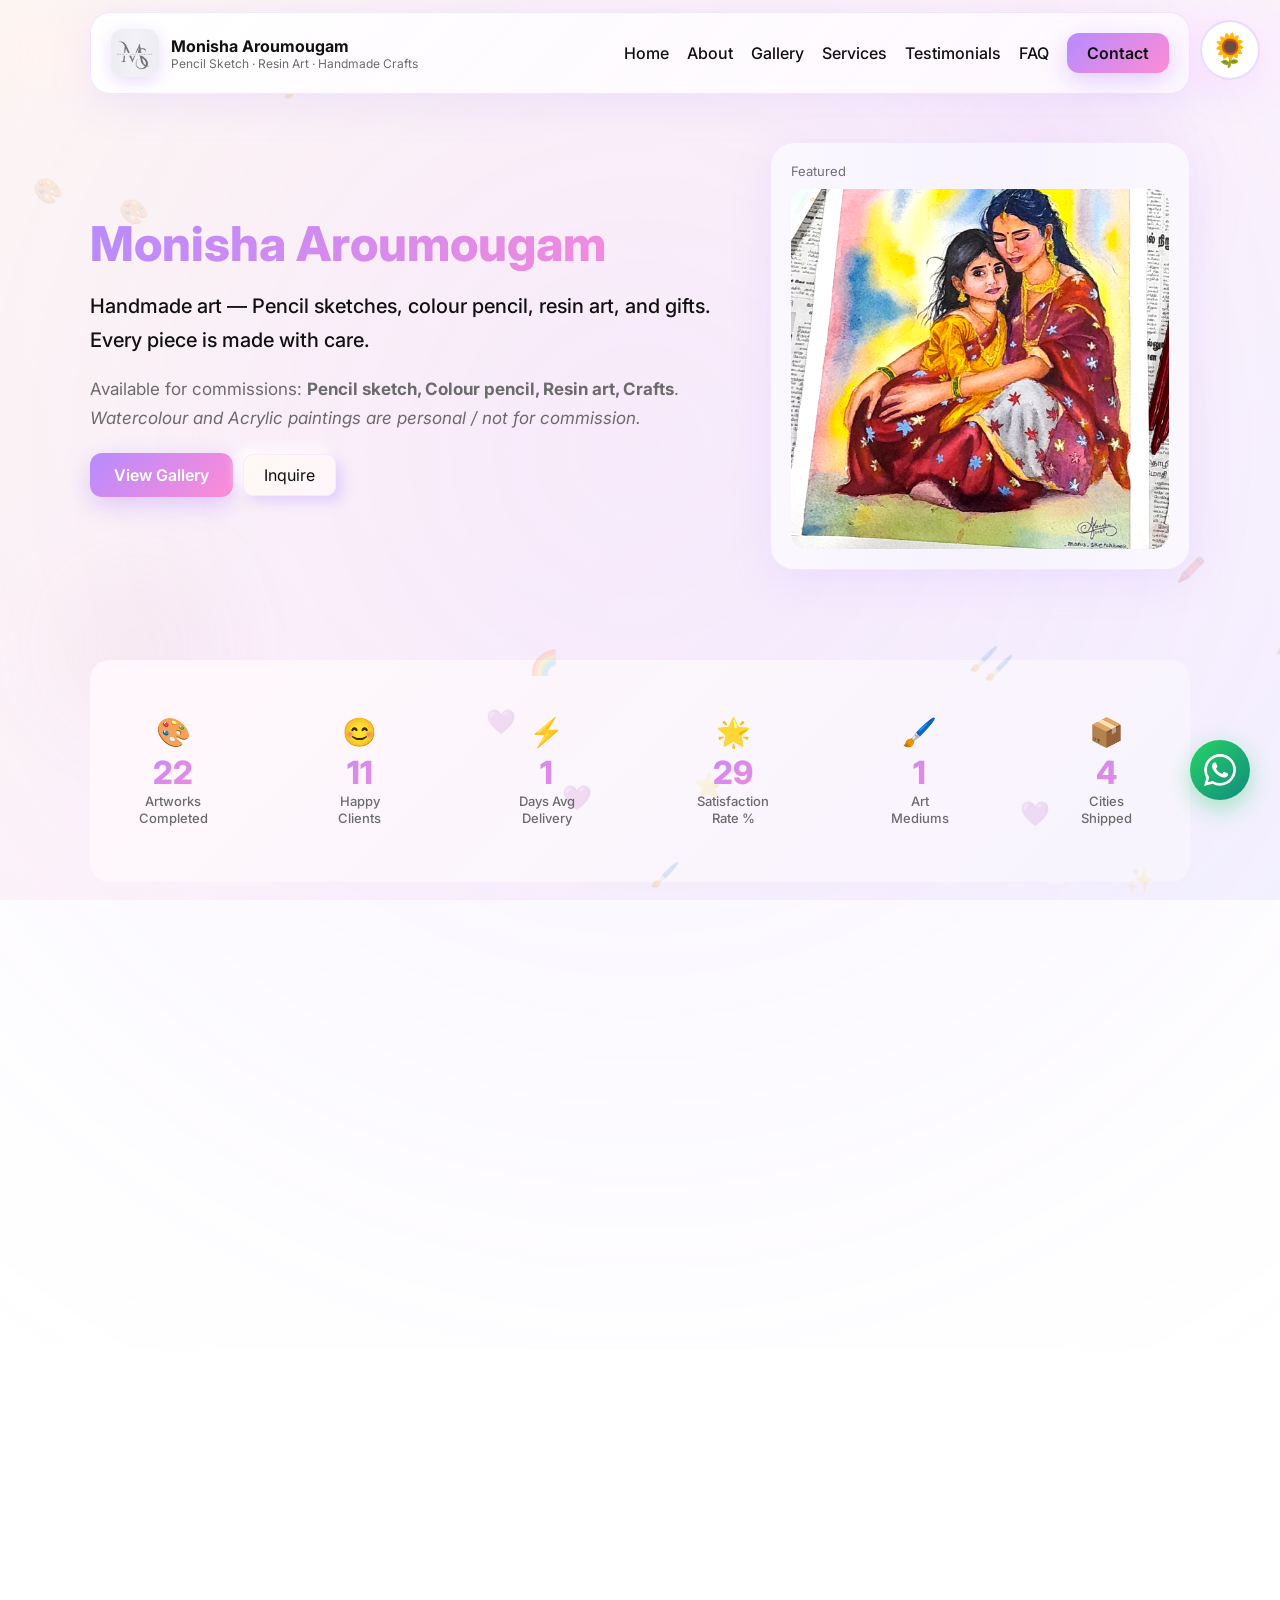
==== Artist Web/index.html @ 356eff68 "Fix mobile view buttons and improve UI responsiveness" ====
<!doctype html>
<html lang="en">
<head>
  <meta charset="utf-8" />
  <meta name="viewport" content="width=device-width, initial-scale=1" />
  <title>Monisha A — Portfolio | Pencil Sketches, Resin Art & Handmade Crafts</title>
  <meta name="description" content="Portfolio of Monisha Aroumougam — Professional artist specializing in pencil sketches, colour pencil art, resin art, and handmade crafts. Commission-based artwork available." />
  
  <!-- Favicon -->
  <link rel="icon" type="image/png" sizes="32x32" href="Insta-DP.jpg" />
  <link rel="apple-touch-icon" href="Insta-DP.jpg" />
  
  <!-- Open Graph Meta Tags for Social Media -->
  <meta property="og:title" content="Monisha A — Artist Portfolio" />
  <meta property="og:description" content="Professional artist specializing in pencil sketches, colour pencil, resin art, and handmade crafts. Available for commissions." />
  <meta property="og:image" content="Featured-Image.webp" />
  <meta property="og:url" content="https://yourwebsite.com" />
  <meta property="og:type" content="website" />
  
  <!-- Twitter Card Meta Tags -->
  <meta name="twitter:card" content="summary_large_image" />
  <meta name="twitter:title" content="Monisha A — Artist Portfolio" />
  <meta name="twitter:description" content="Professional artist specializing in pencil sketches, colour pencil, resin art, and handmade crafts." />
  <meta name="twitter:image" content="Featured-Image.webp" />
  
  <!-- Additional SEO -->
  <meta name="keywords" content="pencil sketch artist, colour pencil art, resin art, handmade crafts, portrait artist, commission art, Pondicherry artist" />
  <meta name="author" content="Monisha Aroumougam" />
  <meta name="theme-color" content="#b78bff" />
  <link rel="preconnect" href="https://fonts.googleapis.com">
  <link rel="preconnect" href="https://fonts.gstatic.com" crossorigin>
  <link href="https://fonts.googleapis.com/css2?family=Inter:wght@400;500;600;700&display=swap" rel="stylesheet">
  <style>
    /* Ensure navigation and logo text are visible in dark mode */
    [data-theme='dark'] nav ul li a {
      color: #f0f0f0 !important;
    }
    [data-theme='dark'] nav ul li a:hover {
      color: var(--accent) !important;
    }
    [data-theme='dark'] nav ul li a.cta {
      color: #fff !important;
      background: linear-gradient(135deg, #c9a0ff, #ff9ed5) !important;
    }
    [data-theme='dark'] .logo > div > div:first-child {
      color: #f0f0f0 !important;
    }
    [data-theme='dark'] .logo > div > div:last-child {
      color: #c9a0ff !important;
    }
    /* ----------------- Base / Reset ----------------- */
    :root{
      --bg: linear-gradient(135deg, #fef9f3 0%, #fef5fb 50%, #f5f3ff 100%);
      --card: #ffffff;
      --text: #111;
      --muted: #6b6b6b;
      --accent: #b78bff;
      --accent-secondary: #ff8bd5;
      --accent-gold: #ffb86b;
      --accent-gradient: linear-gradient(135deg, #b78bff, #ff8bd5);
      --transition: all 0.4s cubic-bezier(0.4, 0, 0.2, 1);
      --hover-scale: scale(1.05);
      --shadow-hover: 0 20px 60px rgba(183,139,255,0.3);
      --card-radius: 20px;
      --glass: rgba(255,255,255,0.9);
      --shadow: 0 10px 40px rgba(183,139,255,0.15);
      --shadow-sm: 0 4px 12px rgba(183,139,255,0.1);
      --maxw: 1100px;
      --radius: 16px;
      font-family: 'Inter', sans-serif;
    }
    
    /* Dark Mode */
    [data-theme="dark"] {
      --bg: linear-gradient(135deg, #0f0e17 0%, #1a1625 50%, #1f1b2e 100%);
      --card: #1f1b2e;
      --text: #f0f0f0;
      --muted: #a0a0b0;
      --accent: #c9a0ff;
      --accent-secondary: #ff9ed5;
      --accent-gold: #ffb86b;
      --shadow: 0 10px 40px rgba(0,0,0,0.5);
      --shadow-hover: 0 20px 60px rgba(201,160,255,0.4);
      --shadow-sm: 0 4px 12px rgba(0,0,0,0.3);
      --glass: rgba(31,27,46,0.9);
    }
    *, *::before, *::after {
      box-sizing: border-box;
    }
    html,body{
      height:100%;
      margin:0;
      background:var(--bg);
      background-attachment: fixed;
      color:var(--text);
      scroll-behavior: smooth;
      overflow-x: hidden;
      -webkit-font-smoothing: antialiased;
      -moz-osx-font-smoothing: grayscale;
      transition: background 0.5s ease, color 0.3s ease;
      cursor: url('data:image/svg+xml;utf8,<svg xmlns="http://www.w3.org/2000/svg" width="24" height="24" viewBox="0 0 24 24"><path fill="%23b78bff" d="M7 2l10 10-4 1-2 4-4-4z"/></svg>') 4 4, auto;
    }
    body::before{
      content: '';
      position: fixed;
      top: -50%;
      right: -50%;
      width: 200%;
      height: 200%;
      background: radial-gradient(circle, rgba(183,139,255,0.1) 0%, transparent 70%);
      animation: float 20s ease-in-out infinite;
      pointer-events: none;
      z-index: 0;
    }
    [data-theme="dark"] body::before{
      background: radial-gradient(circle, rgba(201,160,255,0.15) 0%, transparent 70%);
    }
    @keyframes float {
      0%, 100% { transform: translate(0, 0) rotate(0deg); }
      33% { transform: translate(30px, -30px) rotate(120deg); }
      66% { transform: translate(-20px, 20px) rotate(240deg); }
    }
    
    /* Loading Screen */
    .loading-screen{
      position: fixed;
      inset: 0;
      background: linear-gradient(135deg, #b78bff, #ff8bd5);
      display: flex;
      align-items: center;
      justify-content: center;
      z-index: 9999;
      transition: opacity 0.5s, visibility 0.5s;
    }
    .loading-screen.hidden{
      opacity: 0;
      visibility: hidden;
    }
    .loader{
      width: 60px;
      height: 60px;
      border: 4px solid rgba(255,255,255,0.3);
      border-top-color: #fff;
      border-radius: 50%;
      animation: spin 1s linear infinite;
    }
    @keyframes spin {
      to { transform: rotate(360deg); }
    }
    a{
      color:inherit;
      text-decoration:none;
      transition: var(--transition); /* Add transition for smoother hover effects */
    }
    img{
      max-width:100%;
      display:block;
      height: auto;
    }

    /* ----------------- Layout ----------------- */
    .container{
      width:92%;
      max-width:var(--maxw);
      margin:0 auto;
      position: relative;
      z-index: 1;
    }
    header{
      backdrop-filter: blur(20px) saturate(180%);
      -webkit-backdrop-filter: blur(20px) saturate(180%);
      position:sticky;
      top:12px;
      z-index:50;
      animation: slideDown 0.6s ease-out;
    }
    @keyframes slideDown {
      from { opacity: 0; transform: translateY(-20px); }
      to { opacity: 1; transform: translateY(0); }
    }
    .navbar{
      display:flex;
      align-items:center;
      justify-content:space-between;
      padding:16px 20px;
      border-radius:20px;
      background:linear-gradient(135deg, rgba(255,255,255,0.95), rgba(254,249,255,0.9));
      box-shadow:var(--shadow);
      border: 1px solid rgba(183,139,255,0.2);
      transition: var(--transition);
    }
    [data-theme="dark"] .navbar{
      background:linear-gradient(135deg, rgba(31,27,46,0.95), rgba(26,22,37,0.9));
      border-color: rgba(201,160,255,0.3);
    }
    .navbar:hover{
      box-shadow: var(--shadow-hover);
      transform: translateY(-2px);
    }
    .logo{
      display:flex;
      gap:12px;
      align-items:center;
    }
    .logo > div{
      color: var(--text);
    }
    [data-theme="dark"] .logo > div{
      color: #f0f0f0;
    }
    .logo .mark{
      width:48px;
      height:48px;
      border-radius:12px;
      background:linear-gradient(135deg,#f7e8ff,#ffe8f1);
      display:flex;
      align-items:center;
      justify-content:center;
      font-weight:700;
      color:#4a1f65;
      box-shadow: 0 4px 16px rgba(183,139,255,0.3);
      transition: var(--transition);
      position: relative;
      overflow: hidden;
    }
    .logo .mark::before{
      content: '';
      position: absolute;
      top: -50%;
      left: -50%;
      width: 200%;
      height: 200%;
      background: linear-gradient(45deg, transparent, rgba(255,255,255,0.5), transparent);
      transform: rotate(45deg);
      animation: shine 3s infinite;
    }
    @keyframes shine {
      0% { transform: translateX(-100%) translateY(-100%) rotate(45deg); }
      100% { transform: translateX(100%) translateY(100%) rotate(45deg); }
    }
    .logo:hover .mark{
      transform: scale(1.1) rotate(-5deg);
      box-shadow: 0 8px 24px rgba(183,139,255,0.5);
    }
    nav ul{
      display:flex;
      gap:18px;
      align-items:center;
      list-style:none;
      margin:0;
      padding:0;
    }
    nav ul li a{
      color: var(--text) !important;
      font-weight: 500;
      transition: var(--transition);
    }
    [data-theme="dark"] nav ul li a{
      color: #f0f0f0 !important;
    }
    nav ul li a:hover{
      color: var(--accent) !important;
    }
    .cta{
      padding:10px 20px;
      border-radius:12px;
      background:linear-gradient(135deg,var(--accent),var(--accent-secondary));
      color:#fff;
      font-weight:600;
      box-shadow:0 8px 24px rgba(183,139,255,0.4);
      transition: var(--transition);
      position: relative;
      overflow: hidden;
    }
    .cta::before{
      content: '';
      position: absolute;
      top: 50%;
      left: 50%;
      width: 0;
      height: 0;
      border-radius: 50%;
      background: rgba(255,255,255,0.3);
      transform: translate(-50%, -50%);
      transition: width 0.6s, height 0.6s;
    }
    .cta:hover::before{
      width: 300px;
      height: 300px;
    }
    .cta:hover {
      transform: translateY(-3px) scale(1.05);
      box-shadow: 0 12px 40px rgba(183,139,255,0.6);
    }
    .cta:active {
      transform: scale(0.95);
    }

    /* Hamburger (mobile) */
    .hamburger{
      display:none;
      border:0;
      background:none;
      font-size:22px;
      cursor: pointer;
      transition: color 0.3s ease;
      color: var(--text);
      position: relative; /* ensure z-index from media query applies */
    }
    [data-theme="dark"] .hamburger{
      color: #f0f0f0;
    }
    .hamburger:hover {
      color: var(--accent);
    }

    /* Navbar links hover effect */
    nav ul li a {
      position: relative;
      padding: 4px 0;
      transition: color 0.3s ease;
    }

    nav ul li a:hover {
      color: var(--accent);
    }

    /* underline animation */
    nav ul li a{
      position: relative;
    }
    nav ul li a::after {
      content: "";
      position: absolute;
      left: 0;
      bottom: -4px;
      width: 0%;
      height: 2px;
      background: var(--accent);
      transition: width 0.3s ease;
      border-radius: 2px;
    }

    nav ul li a:hover::after {
      width: 100%;
    }

    /* ----------------- Hero ----------------- */
    .hero{
      display:grid;
      grid-template-columns:1fr 420px;
      gap:40px;
      align-items:center;
      padding:60px 0;
      animation: fadeInUp 0.8s ease-out;
    }
    @keyframes fadeInUp {
      from { opacity: 0; transform: translateY(30px); }
      to { opacity: 1; transform: translateY(0); }
    }
    .hero-left h1{
      font-size:48px;
      margin:0 0 16px;
      background: linear-gradient(135deg, #b78bff 0%, #ff8bd5 50%, #ffb86b 100%);
      -webkit-background-clip: text;
      -webkit-text-fill-color: transparent;
      background-clip: text;
      font-weight: 800;
      line-height: 1.2;
      animation: gradientShift 3s ease infinite;
      background-size: 200% 200%;
    }
    @keyframes gradientShift {
      0%, 100% { background-position: 0% 50%; }
      50% { background-position: 100% 50%; }
    }
    .hero-left p{
      color:var(--muted);
      margin:0 0 20px;
      font-size: 17px;
      line-height: 1.7;
    }
    .hero-left p.lead{
      font-size: 20px;
      font-weight: 500;
      color: var(--text);
    }
    [data-theme="dark"] .hero-left p.lead{
      color: #e0e0e0;
      font-weight: 600;
    }
    [data-theme="dark"] .hero-left p{
      color: #b0b0c0;
    }
    .hero-card{
      background:var(--card);
      border-radius:24px;
      padding:20px;
      box-shadow:var(--shadow);
      transition: var(--transition);
      border: 1px solid rgba(183,139,255,0.2);
      position: relative;
      overflow: hidden;
    }
    .hero-card::before{
      content: '';
      position: absolute;
      top: -50%;
      left: -50%;
      width: 200%;
      height: 200%;
      background: linear-gradient(45deg, transparent, rgba(183,139,255,0.1), transparent);
      transform: rotate(45deg);
      transition: var(--transition);
    }
    .hero-card:hover::before{
      animation: cardShine 1.5s ease-in-out;
    }
    @keyframes cardShine {
      0% { transform: translateX(-100%) rotate(45deg); }
      100% { transform: translateX(100%) rotate(45deg); }
    }
    .hero-card:hover {
      transform: translateY(-8px) scale(1.02);
      box-shadow: 0 24px 60px rgba(183,139,255,0.4);
    }
    .featured{
      height:360px;
      border-radius:16px;
      overflow:hidden;
      display:flex;
      align-items:center;
      justify-content:center;
      background:linear-gradient(135deg,#fff,#faf6ff,#fff7fb);
      position: relative;
    }
    .featured img{
      transition: transform 0.6s cubic-bezier(0.4, 0, 0.2, 1);
    }
    .hero-card:hover .featured img{
      transform: scale(1.1) rotate(2deg);
    }

    /* ----------------- Sections ----------------- */
    section{
      padding:60px 0;
      scroll-margin-top: 80px;
      animation: fadeIn 1s ease-out;
    }
    @keyframes fadeIn {
      from { opacity: 0; }
      to { opacity: 1; }
    }
    h2.section-title{
      margin:0 0 24px;
      font-size:36px;
      font-weight: 800;
      background: linear-gradient(135deg, #b78bff, #ff8bd5);
      -webkit-background-clip: text;
      -webkit-text-fill-color: transparent;
      background-clip: text;
      position: relative;
      display: inline-block;
    }
    h2.section-title::after{
      content: '';
      position: absolute;
      bottom: -8px;
      left: 0;
      width: 60px;
      height: 4px;
      background: linear-gradient(90deg, var(--accent), var(--accent-gold));
      border-radius: 2px;
      animation: expandWidth 0.8s ease-out;
    }
    @keyframes expandWidth {
      from { width: 0; }
      to { width: 60px; }
    }
    p.lead{
      color:var(--muted);
      margin:0 0 18px;
    }
    [data-theme="dark"] p.lead{
      color: #b0b0c0;
    }

    /* About */
    .about-grid{
      display:grid;
      grid-template-columns:1fr 320px;
      gap:18px;
      align-items:center;
    }
    .about-card{
      background:var(--card);
      padding:32px;
      border-radius:20px;
      box-shadow:var(--shadow);
      transition: var(--transition);
      border: 1px solid rgba(183,139,255,0.15);
      position: relative;
      overflow: hidden;
    }
    .about-card::before{
      content: '';
      position: absolute;
      top: 0;
      left: -100%;
      width: 100%;
      height: 100%;
      background: linear-gradient(90deg, transparent, rgba(183,139,255,0.1), transparent);
      transition: left 0.6s;
    }
    .about-card:hover::before{
      left: 100%;
    }
    .about-card:hover {
      transform: translateY(-4px);
      box-shadow: 0 20px 60px rgba(183,139,255,0.3);
      border-color: rgba(183,139,255,0.3);
    }

    /* Gallery */
    .filters{
      display:flex;
      gap:10px;
      flex-wrap:wrap;
      margin-bottom:12px;
    }
    .filter-btn{
      padding:10px 18px;
      border-radius:999px;
      border:2px solid rgba(183,139,255,0.2);
      background:rgba(255,255,255,0.8);
      cursor:pointer;
      transition: var(--transition);
      font-weight: 500;
      position: relative;
      overflow: hidden;
    }
    .filter-btn::before{
      content: '';
      position: absolute;
      top: 50%;
      left: 50%;
      width: 0;
      height: 0;
      border-radius: 50%;
      background: rgba(183,139,255,0.1);
      transform: translate(-50%, -50%);
      transition: width 0.4s, height 0.4s;
    }
    .filter-btn:hover::before{
      width: 200px;
      height: 200px;
    }
    .filter-btn:hover {
      transform: translateY(-2px);
      border-color: rgba(183,139,255,0.4);
      box-shadow: 0 4px 16px rgba(183,139,255,0.2);
    }
    .filter-btn.active{
      background:linear-gradient(135deg,var(--accent),var(--accent-secondary));
      color:#fff;
      font-weight:700;
      border-color: transparent;
      box-shadow: 0 6px 20px rgba(183,139,255,0.5);
    }
    .filter-btn.active:hover{
      transform: translateY(-3px) scale(1.05);
      box-shadow: 0 8px 28px rgba(183,139,255,0.6);
    }
    .filter-btn:active{
      transform: scale(0.95);
    }
    .grid{
      display:grid;
      grid-template-columns:repeat(3,1fr);
      gap:12px;
    }
    .card{
      background:var(--card);
      border-radius:16px;
      overflow:hidden;
      box-shadow:var(--shadow);
      cursor:pointer;
      transition: var(--transition);
      border: 1px solid rgba(183,139,255,0.1);
      position: relative;
    }
    .card::after{
      content: '';
      position: absolute;
      top: 0;
      left: 0;
      right: 0;
      bottom: 0;
      background: linear-gradient(135deg, rgba(183,139,255,0.2), rgba(255,139,213,0.2));
      opacity: 0;
      transition: opacity 0.4s;
      pointer-events: none;
    }
    .card:hover::after{
      opacity: 1;
    }
    .card:hover {
      transform: translateY(-12px) scale(1.03);
      box-shadow: 0 24px 60px rgba(183,139,255,0.4);
      border-color: rgba(183,139,255,0.4);
    }
    .card img{
      transition: transform 0.6s cubic-bezier(0.4, 0, 0.2, 1);
    }
    .card:hover img{
      transform: scale(1.1);
    }
    .meta{
      padding:8px 10px;
    }
    .badge{
      display:inline-block;
      padding:6px 14px;
      border-radius:999px;
      font-size:12px;
      background:linear-gradient(135deg, #b78bff, #ff8bd5);
      color:#fff;
      font-weight:600;
      box-shadow: 0 4px 12px rgba(183,139,255,0.4);
      transition: var(--transition);
    }
    .card:hover .badge{
      transform: scale(1.1);
      box-shadow: 0 6px 20px rgba(183,139,255,0.6);
    }

    /* Lightbox */
    .lightbox{
      position:fixed;
      inset:0;
      display:none;
      align-items:center;
      justify-content:center;
      background:rgba(0,0,0,0.6);
      z-index:80;
    }
    .lightbox.open{
      display:flex;
    }
    .lightbox .view{
      max-width:95%;
      max-height:90%;
      border-radius:10px;
      overflow:hidden;
      background:#fff;
      padding:10px;
    }
    .lightbox img{
      max-height:80vh;
      width:auto;
    }

    /* Services */
    .services-grid{
      display:grid;
      grid-template-columns:repeat(3,1fr);
      gap:12px;
    }
    .service{
      background:var(--card);
      padding:28px;
      border-radius:18px;
      box-shadow:var(--shadow);
      transition: var(--transition);
      border: 1px solid rgba(183,139,255,0.15);
      position: relative;
      overflow: hidden;
    }
    .service::before{
      content: '';
      position: absolute;
      top: 0;
      left: 0;
      width: 100%;
      height: 4px;
      background: linear-gradient(90deg, var(--accent), var(--accent-gold));
      transform: scaleX(0);
      transition: transform 0.4s;
    }
    .service:hover::before{
      transform: scaleX(1);
    }
    .service:hover {
      transform: translateY(-8px);
      box-shadow: 0 20px 60px rgba(183,139,255,0.3);
      border-color: rgba(183,139,255,0.3);
    }
    .service h3{
      font-size: 20px;
      margin-bottom: 12px;
      color: var(--text);
    }
    [data-theme="dark"] .service h3{
      color: #f0f0f0;
    }
    
    /* Diwali Offer Dark Mode */
    .diwali-offer{
      position: relative;
    }
    [data-theme="dark"] .diwali-offer{
      background: linear-gradient(135deg, #2d1b4e, #3a2950) !important;
      border: 2px solid var(--accent-gold);
      box-shadow: 0 0 30px rgba(201,160,255,0.3);
    }
    [data-theme="dark"] .diwali-offer h3,
    [data-theme="dark"] .diwali-offer p,
    [data-theme="dark"] .diwali-offer ul,
    [data-theme="dark"] .diwali-offer li{
      color: #fff !important;
    }
    [data-theme="dark"] .diwali-offer p[style*="color"]{
      color: var(--accent-gold) !important;
    }
    .not-available{
      opacity:0.6;
      border:1px dashed #f2cde9;
    }
    [data-theme="dark"] .not-available{
      border-color: rgba(201,160,255,0.3);
    }

    /* Testimonials */
    .testimonials-wrapper{
      position: relative;
      overflow: hidden;
      margin-top: 20px;
      padding: 20px 0;
    }
    .testimonials-grid{
      display: flex;
      gap: 30px;
      transition: transform 0.6s ease-in-out;
      will-change: transform;
      padding: 0 10%;
    }
    .testimonial{
      background: var(--card);
      padding: 24px;
      border-radius: 18px;
      box-shadow: var(--shadow);
      border: 1px solid rgba(183,139,255,0.15);
      transition: all 0.6s ease;
      position: relative;
      overflow: hidden;
      flex: 0 0 400px;
      min-width: 400px;
    }
    .testimonial.fade-out{
      opacity: 0.4;
      transform: scale(0.85);
      filter: blur(1px);
    }
    .testimonial.active{
      opacity: 1;
      transform: scale(1.05);
      box-shadow: 0 24px 60px rgba(183,139,255,0.5);
      z-index: 2;
    }
    .testimonial::before{
      content: '"';
      position: absolute;
      top: 10px;
      left: 20px;
      font-size: 60px;
      color: var(--accent);
      opacity: 0.2;
      font-family: Georgia, serif;
    }
    .testimonial:hover{
      transform: translateY(-4px);
      box-shadow: var(--shadow-hover);
      border-color: rgba(183,139,255,0.3);
    }
    .testimonial-text{
      font-style: italic;
      color: var(--text);
      margin-bottom: 16px;
      line-height: 1.6;
      position: relative;
      z-index: 1;
    }
    .testimonial-author{
      display: flex;
      align-items: center;
      gap: 12px;
    }
    .testimonial-author img{
      width: 48px;
      height: 48px;
      border-radius: 50%;
      border: 2px solid var(--accent);
    }
    .testimonial-author-info{
      flex: 1;
    }
    .testimonial-name{
      font-weight: 600;
      color: var(--text);
      margin-bottom: 2px;
    }
    .testimonial-role{
      font-size: 13px;
      color: var(--muted);
    }
    .testimonial-stars{
      color: var(--accent-gold);
      font-size: 16px;
    }
    
    /* Testimonial Navigation */
    .testimonial-nav{
      display: flex;
      justify-content: center;
      gap: 8px;
      margin-top: 24px;
    }
    .testimonial-dot{
      width: 10px;
      height: 10px;
      border-radius: 50%;
      background: rgba(183,139,255,0.3);
      border: none;
      cursor: pointer;
      transition: var(--transition);
      padding: 0;
    }
    .testimonial-dot:hover{
      background: rgba(183,139,255,0.6);
      transform: scale(1.2);
    }
    .testimonial-dot.active{
      background: var(--accent);
      width: 24px;
      border-radius: 5px;
    }

    /* FAQ */
    .faq-container{
      max-width: 800px;
      margin: 0 auto;
    }
    .faq-item{
      background: var(--card);
      border-radius: 16px;
      margin-bottom: 12px;
      box-shadow: var(--shadow-sm);
      border: 1px solid rgba(183,139,255,0.1);
      overflow: hidden;
      transition: var(--transition);
    }
    .faq-item:hover{
      border-color: rgba(183,139,255,0.3);
    }
    .faq-question{
      width: 100%;
      padding: 20px 24px;
      background: none;
      border: none;
      text-align: left;
      font-size: 16px;
      font-weight: 600;
      color: var(--text);
      cursor: pointer;
      display: flex;
      justify-content: space-between;
      align-items: center;
      transition: var(--transition);
    }
    .faq-question:hover{
      color: var(--accent);
    }
    .faq-icon{
      font-size: 20px;
      transition: transform 0.3s ease;
      color: var(--accent);
    }
    .faq-item.active .faq-icon{
      transform: rotate(180deg);
    }
    .faq-answer{
      max-height: 0;
      overflow: hidden;
      transition: max-height 0.3s ease, padding 0.3s ease;
      padding: 0 24px;
    }
    .faq-item.active .faq-answer{
      max-height: 500px;
      padding: 0 24px 20px 24px;
    }
    .faq-answer p{
      color: var(--muted);
      line-height: 1.7;
      margin: 0;
    }

    /* Contact */
    form{
      display:grid;
      gap:10px;
    }
    input,textarea{
      padding:12px;
      border-radius:8px;
      border:1px solid #e6e6e6;
      font-family: inherit;
      font-size: 15px;
      transition: border-color 0.2s ease;
    }
    input:focus,textarea:focus{
      outline: none;
      border-color: var(--accent);
    }
    textarea{
      resize: vertical;
      min-height: 100px;
    }
    button[type=submit]{
      padding:14px 28px;
      border-radius:12px;
      border:0;
      background:linear-gradient(135deg,var(--accent),var(--accent-secondary));
      color:#fff;
      font-weight:700;
      cursor: pointer;
      transition: var(--transition);
      font-size: 16px;
      box-shadow: 0 8px 24px rgba(183,139,255,0.4);
      position: relative;
      overflow: hidden;
    }
    button[type=submit]::before{
      content: '';
      position: absolute;
      top: 50%;
      left: 50%;
      width: 0;
      height: 0;
      border-radius: 50%;
      background: rgba(255,255,255,0.3);
      transform: translate(-50%, -50%);
      transition: width 0.6s, height 0.6s;
    }
    button[type=submit]:hover::before{
      width: 300px;
      height: 300px;
    }
    button[type=submit]:hover {
      transform: translateY(-3px) scale(1.05);
      box-shadow: 0 12px 40px rgba(183,139,255,0.6);
    }
    button[type=submit]:active{
      transform: scale(0.95);
    }

    footer{
      padding:20px 0;
      color:var(--muted);
    }
    .copyright-text{
      display: inline-flex;
      align-items: center;
      gap: 8px;
      font-size: 14px;
      color: var(--muted);
    }
    .copyright-text::before{
      content: '©';
      font-size: 18px;
      font-weight: 700;
      background: linear-gradient(135deg, var(--accent), var(--accent-secondary));
      -webkit-background-clip: text;
      -webkit-text-fill-color: transparent;
      background-clip: text;
    }
    .copyright-text .artist-name{
      font-weight: 600;
      color: var(--text);
      transition: var(--transition);
    }
    .copyright-text:hover .artist-name{
      background: linear-gradient(135deg, var(--accent), var(--accent-secondary));
      -webkit-background-clip: text;
      -webkit-text-fill-color: transparent;
      background-clip: text;
    }
    [data-theme="dark"] .copyright-text .artist-name{
      color: #f0f0f0;
    }
    .developer-credit{
      display: inline-flex;
      align-items: center;
      gap: 6px;
      padding: 8px 16px;
      background: linear-gradient(135deg, rgba(183,139,255,0.1), rgba(255,139,213,0.1));
      border-radius: 20px;
      border: 1px solid rgba(183,139,255,0.2);
      transition: var(--transition);
      font-weight: 600;
      color: var(--text);
    }
    .developer-credit:hover{
      background: linear-gradient(135deg, var(--accent), var(--accent-secondary));
      color: #fff;
      transform: translateY(-2px);
      box-shadow: 0 8px 20px rgba(183,139,255,0.4);
      border-color: transparent;
    }
    .developer-credit::before{
      content: '💻';
      font-size: 16px;
    }
    [data-theme="dark"] .developer-credit{
      background: linear-gradient(135deg, rgba(201,160,255,0.15), rgba(255,158,213,0.15));
      border-color: rgba(201,160,255,0.3);
      color: #f0f0f0;
    }
    .social-links {
      display:flex;
      gap:14px;
      align-items:center;
    }

    .social{
      position: relative;
      display: inline-block;
    }
    .social img {
      width:44px;
      height:44px;
      border-radius:50%;
      transition: transform 0.4s cubic-bezier(0.4, 0, 0.2, 1), box-shadow 0.4s ease;
      box-shadow: 0 4px 16px rgba(0,0,0,0.15);
    }
    .social:hover img{
      transform: translateY(-6px) scale(1.15) rotate(5deg);
    }

    /* Hover effects */
    .social.instagram:hover img {
      box-shadow: 0 8px 32px rgba(225,48,108,0.6);
    }

    .social.whatsapp:hover img {
      box-shadow: 0 8px 32px rgba(37,211,102,0.6);
    }

    .social.mail:hover img {
      box-shadow: 0 8px 32px rgba(217,48,37,0.6);
    }
    
    /* Dark Mode Toggle */
    .theme-toggle{
      position: fixed;
      top: 20px;
      right: 20px;
      z-index: 100;
      width: 60px;
      height: 60px;
      border-radius: 50%;
      background: var(--card);
      border: 2px solid rgba(183,139,255,0.3);
      box-shadow: var(--shadow);
      cursor: pointer;
      display: flex;
      align-items: center;
      justify-content: center;
      transition: var(--transition);
      overflow: hidden;
    }
    .theme-toggle:hover{
      transform: scale(1.1) rotate(15deg);
      box-shadow: var(--shadow-hover);
      border-color: var(--accent);
    }
    .theme-toggle svg{
      width: 28px;
      height: 28px;
      transition: var(--transition);
    }
    .theme-toggle .sunflower{
      position: absolute;
      font-size: 32px;
      opacity: 1;
      transform: rotate(0deg) scale(1);
      transition: var(--transition);
    }
    .theme-toggle .owl{
      position: absolute;
      font-size: 32px;
      opacity: 0;
      transform: rotate(180deg) scale(0.5);
      transition: var(--transition);
    }
    .theme-toggle .sun{
      position: absolute;
      opacity: 1;
      transform: rotate(0deg);
    }
    .theme-toggle .moon{
      position: absolute;
      opacity: 0;
      transform: rotate(180deg);
    }
    [data-theme="dark"] .theme-toggle .sunflower{
      opacity: 0;
      transform: rotate(-180deg) scale(0.5);
    }
    [data-theme="dark"] .theme-toggle .owl{
      opacity: 1;
      transform: rotate(0deg) scale(1);
    }
    [data-theme="dark"] .theme-toggle .sun{
      opacity: 0;
      transform: rotate(-180deg);
    }
    [data-theme="dark"] .theme-toggle .moon{
      opacity: 1;
      transform: rotate(0deg);
    }
    
    /* Scroll Progress Indicator */
    .scroll-progress{
      position: fixed;
      top: 0;
      left: 0;
      width: 0%;
      height: 4px;
      background: linear-gradient(90deg, var(--accent), var(--accent-secondary), var(--accent-gold));
      z-index: 9999;
      transition: width 0.1s ease;
      box-shadow: 0 2px 8px rgba(183,139,255,0.5);
    }

    /* Scroll to Top Button */
    .scroll-top{
      position: fixed;
      bottom: 30px;
      right: 30px;
      width: 50px;
      height: 50px;
      border-radius: 50%;
      background: linear-gradient(135deg, var(--accent), var(--accent-secondary));
      color: #fff;
      border: none;
      cursor: pointer;
      display: flex;
      align-items: center;
      justify-content: center;
      box-shadow: var(--shadow);
      opacity: 0;
      visibility: hidden;
      transition: var(--transition);
      z-index: 99;
    }
    .scroll-top.visible{
      opacity: 1;
      visibility: visible;
    }
    .scroll-top:hover{
      transform: translateY(-5px) scale(1.1);
      box-shadow: var(--shadow-hover);
    }
    .scroll-top svg{
      width: 24px;
      height: 24px;
    }

    /* Floating WhatsApp Button */
    .whatsapp-float{
      position: fixed;
      bottom: 100px;
      right: 30px;
      width: 60px;
      height: 60px;
      border-radius: 50%;
      background: linear-gradient(135deg, #25D366, #128C7E);
      color: #fff;
      display: flex;
      align-items: center;
      justify-content: center;
      box-shadow: 0 8px 24px rgba(37,211,102,0.4);
      cursor: pointer;
      z-index: 99;
      transition: var(--transition);
      text-decoration: none;
      animation: pulse 2s infinite;
    }
    .whatsapp-float:hover{
      transform: translateY(-5px) scale(1.1);
      box-shadow: 0 12px 32px rgba(37,211,102,0.6);
    }
    .whatsapp-float svg{
      width: 32px;
      height: 32px;
      fill: white;
    }
    @keyframes pulse {
      0%, 100% { box-shadow: 0 8px 24px rgba(37,211,102,0.4); }
      50% { box-shadow: 0 8px 32px rgba(37,211,102,0.7), 0 0 0 10px rgba(37,211,102,0.1); }
    }

    /* Stats Counter Section */
    .stats-section{
      background: linear-gradient(135deg, rgba(183,139,255,0.05), rgba(255,139,213,0.05));
      padding: 40px 0;
      margin: 30px 0;
      border-radius: 20px;
    }
    .stats-grid{
      display: grid;
      grid-template-columns: repeat(auto-fit, minmax(140px, 1fr));
      gap: 20px;
      text-align: center;
    }
    .stat-item{
      padding: 15px 10px;
      transition: var(--transition);
      position: relative;
    }
    .stat-item:hover{
      transform: translateY(-3px);
    }
    .stat-item:hover .stat-icon{
      transform: scale(1.2) rotate(10deg);
    }
    .stat-number{
      font-size: 32px;
      font-weight: 800;
      background: linear-gradient(135deg, var(--accent), var(--accent-secondary));
      -webkit-background-clip: text;
      -webkit-text-fill-color: transparent;
      background-clip: text;
      margin-bottom: 4px;
      line-height: 1;
    }
    .stat-label{
      font-size: 13px;
      color: var(--muted);
      font-weight: 500;
      line-height: 1.3;
    }
    .stat-icon{
      font-size: 28px;
      margin-bottom: 8px;
      transition: var(--transition);
    }

    /* Cursor Trail Particles */
    .cursor-particle{
      position: fixed;
      pointer-events: none;
      width: 8px;
      height: 8px;
      border-radius: 50%;
      background: var(--accent);
      z-index: 9998;
      animation: particleFade 1s ease-out forwards;
    }
    @keyframes particleFade {
      0% { opacity: 0.8; transform: scale(1); }
      100% { opacity: 0; transform: scale(0) translateY(-30px); }
    }

    /* Scroll Reveal Animations */
    @media (prefers-reduced-motion: no-preference) {
      .reveal{
        opacity: 0;
        transform: translateY(50px);
        transition: opacity 0.8s ease, transform 0.8s ease;
      }
      .reveal.active{
        opacity: 1;
        transform: translateY(0);
      }
      .reveal-left{
        opacity: 0;
        transform: translateX(-50px);
        transition: opacity 0.8s ease, transform 0.8s ease;
      }
      .reveal-left.active{
        opacity: 1;
        transform: translateX(0);
      }
      .reveal-right{
        opacity: 0;
        transform: translateX(50px);
        transition: opacity 0.8s ease, transform 0.8s ease;
      }
      .reveal-right.active{
        opacity: 1;
        transform: translateX(0);
      }
    }

    /* Parallax Elements */
    .parallax-bg{
      position: absolute;
      width: 100%;
      height: 100%;
      top: 0;
      left: 0;
      pointer-events: none;
      z-index: 0;
    }
    .parallax-shape{
      position: absolute;
      opacity: 0.1;
      transition: transform 0.3s ease-out;
    }
    .parallax-shape.shape-1{
      width: 200px;
      height: 200px;
      background: linear-gradient(135deg, var(--accent), var(--accent-secondary));
      border-radius: 50%;
      top: 10%;
      right: 10%;
      filter: blur(60px);
    }
    .parallax-shape.shape-2{
      width: 150px;
      height: 150px;
      background: linear-gradient(135deg, var(--accent-gold), var(--accent));
      border-radius: 50%;
      bottom: 20%;
      left: 5%;
      filter: blur(50px);
    }

    /* Floating Animation */
    .float-element{
      animation: float-gentle 6s ease-in-out infinite;
    }
    @keyframes float-gentle {
      0%, 100% { transform: translateY(0px); }
      50% { transform: translateY(-20px); }
    }

    /* Sketch Effect on Images */
    .sketch-effect{
      position: relative;
      overflow: hidden;
    }
    .sketch-effect::before{
      content: '';
      position: absolute;
      top: 0;
      left: -100%;
      width: 100%;
      height: 100%;
      background: linear-gradient(90deg, transparent, rgba(255,255,255,0.8), transparent);
      animation: sketch-reveal 2s ease-out forwards;
      z-index: 1;
    }
    @keyframes sketch-reveal {
      0% { left: -100%; }
      100% { left: 100%; }
    }
    .sketch-effect img{
      filter: contrast(1.1) brightness(1.05);
      transition: filter 0.3s ease;
    }
    .sketch-effect:hover img{
      filter: contrast(1.2) brightness(1.1);
    }

    /* Confetti Animation */
    .confetti{
      position: fixed;
      width: 10px;
      height: 10px;
      background: var(--accent);
      position: fixed;
      top: -10px;
      z-index: 9999;
      animation: confetti-fall 3s linear forwards;
      pointer-events: none;
    }
    @keyframes confetti-fall {
      0% {
        transform: translateY(0) rotate(0deg);
        opacity: 1;
      }
      100% {
        transform: translateY(100vh) rotate(720deg);
        opacity: 0;
      }
    }

    /* Glassmorphism Cards */
    .glass-card{
      background: rgba(255, 255, 255, 0.1);
      backdrop-filter: blur(20px) saturate(180%);
      -webkit-backdrop-filter: blur(20px) saturate(180%);
      border: 1px solid rgba(255, 255, 255, 0.2);
      box-shadow: 0 8px 32px rgba(183, 139, 255, 0.2);
    }
    [data-theme="dark"] .glass-card{
      background: rgba(31, 27, 46, 0.4);
      border: 1px solid rgba(201, 160, 255, 0.2);
    }

    /* Neumorphism Buttons */
    .neuro-btn{
      background: linear-gradient(145deg, #fef9f3, #fef5fb);
      box-shadow: 6px 6px 12px rgba(183, 139, 255, 0.3),
                  -6px -6px 12px rgba(255, 255, 255, 0.9);
      border: 1px solid rgba(183, 139, 255, 0.1);
      transition: all 0.3s ease;
      color: var(--text) !important;
    }
    .neuro-btn:hover{
      box-shadow: 3px 3px 8px rgba(183, 139, 255, 0.4),
                  -3px -3px 8px rgba(255, 255, 255, 1);
      transform: translateY(-2px);
      border-color: rgba(183, 139, 255, 0.3);
    }
    .neuro-btn:active{
      box-shadow: inset 3px 3px 6px rgba(183, 139, 255, 0.3),
                  inset -3px -3px 6px rgba(255, 255, 255, 0.9);
      transform: translateY(0);
    }
    [data-theme="dark"] .neuro-btn{
      background: linear-gradient(145deg, #2a2640, #1f1b2e);
      box-shadow: 6px 6px 12px rgba(0, 0, 0, 0.4),
                  -6px -6px 12px rgba(201, 160, 255, 0.1);
      color: #f0f0f0 !important;
    }

    /* Animated Gradient Background */
    .animated-gradient{
      background: linear-gradient(-45deg, #fef9f3, #fef5fb, #f5f3ff, #fff7fb);
      background-size: 400% 400%;
      animation: gradientShift 15s ease infinite;
    }
    [data-theme="dark"] .animated-gradient{
      background: linear-gradient(-45deg, #0f0e17, #1a1625, #1f1b2e, #2a2640);
      background-size: 400% 400%;
    }
    @keyframes gradientShift {
      0% { background-position: 0% 50%; }
      50% { background-position: 100% 50%; }
      100% { background-position: 0% 50%; }
    }

    /* Floating Particles Background */
    .particle-bg{
      position: fixed;
      top: 0;
      left: 0;
      width: 100%;
      height: 100%;
      pointer-events: none;
      z-index: 0;
      overflow: hidden;
    }
    .art-particle{
      position: absolute;
      font-size: 24px;
      opacity: 0.15;
      animation: float-particle 20s infinite ease-in-out;
    }
    @keyframes float-particle {
      0%, 100% {
        transform: translateY(0) translateX(0) rotate(0deg);
      }
      25% {
        transform: translateY(-100px) translateX(50px) rotate(90deg);
      }
      50% {
        transform: translateY(-50px) translateX(-50px) rotate(180deg);
      }
      75% {
        transform: translateY(-150px) translateX(30px) rotate(270deg);
      }
    }

    /* Signature Animation */
    .signature-container{
      text-align: center;
      padding: 60px 0;
      position: relative;
      margin: 40px 0;
    }
    .signature-img{
      max-width: 400px;
      height: auto;
      opacity: 1;
      transform: scale(1);
      filter: blur(0) drop-shadow(0 8px 24px rgba(183, 139, 255, 0.6));
      transition: all 0.3s ease;
    }
    .signature-img.visible{
      animation: signature-draw 3s cubic-bezier(0.4, 0, 0.2, 1) forwards,
                 signature-glow 3s ease-in-out 3s infinite;
    }
    @keyframes signature-draw {
      0% {
        opacity: 0;
        transform: scale(0.8) translateY(30px);
        filter: blur(20px) drop-shadow(0 0 0 transparent);
      }
      30% {
        opacity: 0.3;
        filter: blur(10px) drop-shadow(0 0 0 transparent);
      }
      60% {
        opacity: 0.7;
        transform: scale(0.95) translateY(10px);
        filter: blur(3px) drop-shadow(0 4px 8px rgba(183, 139, 255, 0.2));
      }
      100% {
        opacity: 1;
        transform: scale(1) translateY(0);
        filter: blur(0) drop-shadow(0 8px 24px rgba(183, 139, 255, 0.6));
      }
    }
    
    /* Signature glow pulse */
    .signature-img.visible{
      animation: signature-draw 3s cubic-bezier(0.4, 0, 0.2, 1) forwards,
                 signature-glow 3s ease-in-out 3s infinite;
    }
    @keyframes signature-glow {
      0%, 100% {
        filter: blur(0) drop-shadow(0 8px 24px rgba(183, 139, 255, 0.6));
      }
      50% {
        filter: blur(0) drop-shadow(0 12px 32px rgba(183, 139, 255, 0.9));
      }
    }

    /* Enhanced Sketch Drawing Effect */
    .sketch-draw{
      position: relative;
      overflow: hidden;
    }
    .sketch-draw img{
      filter: grayscale(100%) contrast(1.2);
      animation: sketch-to-color 3s ease-out forwards;
    }
    @keyframes sketch-to-color {
      0% {
        filter: grayscale(100%) contrast(1.5) brightness(1.2);
        opacity: 0;
      }
      50% {
        filter: grayscale(50%) contrast(1.3) brightness(1.1);
        opacity: 0.7;
      }
      100% {
        filter: grayscale(0%) contrast(1.1) brightness(1);
        opacity: 1;
      }
    }

    /* Instagram Feed Section */
    .instagram-section{
      background: linear-gradient(135deg, rgba(183,139,255,0.05), rgba(255,139,213,0.05));
      padding: 60px 0;
      margin: 40px 0;
      border-radius: 20px;
    }
    .instagram-header{
      text-align: center;
      margin-bottom: 40px;
    }
    .instagram-handle{
      display: inline-flex;
      align-items: center;
      gap: 10px;
      padding: 12px 24px;
      background: linear-gradient(135deg, #f09433 0%,#e6683c 25%,#dc2743 50%,#cc2366 75%,#bc1888 100%);
      color: white;
      border-radius: 30px;
      font-weight: 600;
      text-decoration: none;
      transition: var(--transition);
      box-shadow: 0 8px 24px rgba(225,48,108,0.3);
    }
    .instagram-handle:hover{
      transform: translateY(-3px) scale(1.05);
      box-shadow: 0 12px 32px rgba(225,48,108,0.5);
    }
    .instagram-grid{
      display: grid;
      grid-template-columns: repeat(auto-fit, minmax(250px, 1fr));
      gap: 20px;
    }
    .instagram-post{
      position: relative;
      border-radius: 16px;
      overflow: hidden;
      aspect-ratio: 1;
      cursor: pointer;
      transition: var(--transition);
      box-shadow: var(--shadow);
    }
    .instagram-post:hover{
      transform: translateY(-8px) scale(1.03);
      box-shadow: var(--shadow-hover);
    }
    .instagram-post img{
      width: 100%;
      height: 100%;
      object-fit: cover;
      transition: transform 0.6s ease;
    }
    .instagram-post:hover img{
      transform: scale(1.1);
    }
    .instagram-overlay{
      position: absolute;
      inset: 0;
      background: linear-gradient(135deg, rgba(240,148,51,0.9), rgba(188,24,136,0.9));
      display: flex;
      align-items: center;
      justify-content: center;
      opacity: 0;
      transition: opacity 0.3s ease;
      color: white;
      font-size: 14px;
      text-align: center;
      padding: 20px;
    }
    .instagram-post:hover .instagram-overlay{
      opacity: 1;
    }
    .instagram-widget-placeholder{
      text-align: center;
      padding: 40px;
      background: var(--card);
      border-radius: 16px;
      border: 2px dashed rgba(183,139,255,0.3);
    }
    .instagram-widget-placeholder h3{
      color: var(--text);
      margin-bottom: 16px;
    }
    .instagram-widget-placeholder p{
      color: var(--muted);
      margin-bottom: 20px;
      line-height: 1.6;
    }
    .instagram-widget-placeholder code{
      background: rgba(183,139,255,0.1);
      padding: 2px 8px;
      border-radius: 4px;
      color: var(--accent);
    }


    /* ----------------- Responsive ----------------- */
    @media (max-width:900px){
      .hero{
        grid-template-columns:1fr;
      }
      .about-grid{
        grid-template-columns:1fr;
      }
      .grid{
        grid-template-columns:repeat(2,1fr);
      }
      .services-grid{
        grid-template-columns:repeat(2,1fr);
      }
      nav ul{
        display:none;
        position:absolute;
        right:14px;
        left:14px;
        top:62px;
        flex-direction: column;
        gap:8px;
        background: var(--card);
        padding:12px;
        border-radius:12px;
        box-shadow: var(--shadow);
        z-index:60;
        border: 1px solid rgba(183,139,255,0.2);
      }
      nav ul.show{
        display:flex !important;
      }
      nav ul li { width: 100%; }
      nav ul li a { 
        display:block; 
        padding:12px 16px;
        border-radius: 8px;
        transition: background 0.3s ease;
      }
      nav ul li a:hover{
        background: rgba(183,139,255,0.1);
      }
      nav ul li a.cta{
        text-align: center;
        margin-top: 4px;
      }
      .hamburger{
        display:block;
        z-index: 70;
      }
      /* Contact form responsive */
      #contact > div{
        grid-template-columns:1fr !important;
      }
      /* Social icons larger on tablet */
      .social img{
        width: 50px;
        height: 50px;
      }
    }
    @media (max-width:520px){
      .grid{
        grid-template-columns:1fr;
      }
      .services-grid{
        grid-template-columns:1fr;
      }
      .hero-left h1{
        font-size:28px;
      }
      .theme-toggle{
        width: 40px;
        height: 40px;
        top: 80px;
        left: auto;
        right: 5px;
      }
      .theme-toggle svg{
        width: 20px;
        height: 20px;
      }
      .theme-toggle .sunflower,
      .theme-toggle .owl{
        font-size: 22px;
      }
      /* WhatsApp float mobile */
      .whatsapp-float{
        width: 55px;
        height: 55px;
        bottom: 90px;
        right: 20px;
      }
      .whatsapp-float svg{
        width: 28px;
        height: 28px;
      }
      /* Stats responsive */
      .stat-number{
        font-size: 28px;
      }
      .stat-icon{
        font-size: 24px;
      }
      .stat-label{
        font-size: 12px;
      }
      /* Signature responsive */
      .signature-img{
        max-width: 200px;
      }
      /* Instagram responsive */
      .instagram-grid{
        grid-template-columns: repeat(2, 1fr);
        gap: 12px;
      }
      /* Better mobile spacing */
      section{
        padding: 40px 0;
      }
      h2.section-title{
        font-size: 28px;
      }
      .hero{
        padding: 40px 0;
      }
      /* Hero buttons mobile */
      .hero-left > div[style*="display:flex"]{
        flex-wrap: wrap;
      }
      .hero-left .cta,
      .hero-left .neuro-btn{
        flex: 1 1 auto;
        min-width: 140px;
        text-align: center;
      }
      /* Larger touch targets for social icons */
      .social img{
        width: 56px;
        height: 56px;
      }
      /* Better lightbox buttons for mobile */
      #prevBtn, #nextBtn{
        padding: 12px 20px;
        font-size: 18px;
        margin: 0 6px;
        border: none;
        background: linear-gradient(135deg, var(--accent), var(--accent-secondary));
        color: white;
        border-radius: 8px;
        cursor: pointer;
        box-shadow: 0 4px 12px rgba(183,139,255,0.3);
      }
      /* Improve filter buttons on mobile */
      .filters{
        gap: 8px;
      }
      .filter-btn{
        padding: 8px 14px;
        font-size: 13px;
      }
      /* Better form inputs on mobile */
      input, textarea{
        font-size: 16px;
        padding: 14px;
      }
      /* Footer responsive */
      footer{
        padding: 30px 0;
      }
      footer > div{
        flex-direction: column;
        gap: 14px;
        text-align: center;
      }
      .footer-content{
        flex-direction: column;
        justify-content: center !important;
        text-align: center;
      }
      .copyright-text{
        flex-direction: row;
        gap: 4px;
        font-size: 12px;
        width: 100%;
        justify-content: center;
      }
      .copyright-text::before{
        font-size: 16px;
      }
      .developer-credit{
        padding: 10px 20px;
        font-size: 14px;
        width: 100%;
        display: flex;
        justify-content: center;
        align-items: center;
      }
      /* Contact form button stack on mobile */
      #contactForm > div[style*="display:flex"]{
        flex-direction: column !important;
        align-items: flex-start !important;
      }
      /* Testimonials responsive */
      .testimonials-grid{
        padding: 0 5%;
      }
      .testimonial{
        flex: 0 0 90%;
        min-width: 90%;
      }
      .testimonial::before{
        font-size: 40px;
      }
      /* FAQ responsive */
      .faq-question{
        font-size: 15px;
        padding: 16px 18px;
      }
      .faq-answer{
        padding: 0 18px;
      }
      .faq-item.active .faq-answer{
        padding: 0 18px 16px 18px;
      }
    }
  </style>
</head>
<body>
  <!-- Loading Screen -->
  <div class="loading-screen">
    <div class="loader"></div>
  </div>

  <!-- Dark Mode Toggle -->
  <button class="theme-toggle" id="themeToggle" aria-label="Toggle dark mode">
    <span class="sunflower">🌻</span>
    <span class="owl">🦉</span>
  </button>

  <!-- Scroll Progress Indicator -->
  <div class="scroll-progress" id="scrollProgress"></div>

  <!-- Scroll to Top Button -->
  <button class="scroll-top" id="scrollTop" aria-label="Scroll to top">
    <svg fill="currentColor" viewBox="0 0 24 24">
      <path d="M7 14l5-5 5 5z"/>
    </svg>
  </button>

  <!-- Floating WhatsApp Button -->
  <a href="https://wa.me/918903539297?text=Hi%20Monisha,%20I'm%20interested%20in%20commissioning%20artwork!" 
     class="whatsapp-float" 
     target="_blank" 
     aria-label="Chat on WhatsApp">
    <svg viewBox="0 0 24 24">
      <path d="M17.472 14.382c-.297-.149-1.758-.867-2.03-.967-.273-.099-.471-.148-.67.15-.197.297-.767.966-.94 1.164-.173.199-.347.223-.644.075-.297-.15-1.255-.463-2.39-1.475-.883-.788-1.48-1.761-1.653-2.059-.173-.297-.018-.458.13-.606.134-.133.298-.347.446-.52.149-.174.198-.298.298-.497.099-.198.05-.371-.025-.52-.075-.149-.669-1.612-.916-2.207-.242-.579-.487-.5-.669-.51-.173-.008-.371-.01-.57-.01-.198 0-.52.074-.792.372-.272.297-1.04 1.016-1.04 2.479 0 1.462 1.065 2.875 1.213 3.074.149.198 2.096 3.2 5.077 4.487.709.306 1.262.489 1.694.625.712.227 1.36.195 1.871.118.571-.085 1.758-.719 2.006-1.413.248-.694.248-1.289.173-1.413-.074-.124-.272-.198-.57-.347m-5.421 7.403h-.004a9.87 9.87 0 01-5.031-1.378l-.361-.214-3.741.982.998-3.648-.235-.374a9.86 9.86 0 01-1.51-5.26c.001-5.45 4.436-9.884 9.888-9.884 2.64 0 5.122 1.03 6.988 2.898a9.825 9.825 0 012.893 6.994c-.003 5.45-4.437 9.884-9.885 9.884m8.413-18.297A11.815 11.815 0 0012.05 0C5.495 0 .16 5.335.157 11.892c0 2.096.547 4.142 1.588 5.945L.057 24l6.305-1.654a11.882 11.882 0 005.683 1.448h.005c6.554 0 11.89-5.335 11.893-11.893a11.821 11.821 0 00-3.48-8.413Z"/>
    </svg>
  </a>

  <header>
    <div class="container navbar">
      <div class="logo">
        <div class="mark">
          <img src="Insta-DP.jpg" alt="Monisha Aroumougam" style="width:48px;height:48px;border-radius:12px;object-fit:cover;" />
        </div>
        <div>
          <div style="font-weight:700;color:var(--text)">Monisha Aroumougam</div>
          <div style="font-size:12px;color:var(--muted)">Pencil Sketch · Resin Art · Handmade Crafts</div>
        </div>
      </div>
      <nav>
        <ul>
          <li><a href="#home">Home</a></li>
          <li><a href="#about">About</a></li>
          <li><a href="#gallery">Gallery</a></li>
          <li><a href="#services">Services</a></li>
          <li><a href="#testimonials">Testimonials</a></li>
          <li><a href="#faq">FAQ</a></li>
          <li><a href="#contact" class="cta">Contact</a></li>
        </ul>
      </nav>
      <button class="hamburger" aria-label="menu" id="menuBtn">☰</button>
    </div>
  </header>

  <!-- Parallax Background Shapes -->
  <div class="parallax-bg" id="parallaxBg">
    <div class="parallax-shape shape-1"></div>
    <div class="parallax-shape shape-2"></div>
  </div>

  <main class="container">
    <section id="home" class="hero">
      <div class="hero-left">
        <h1>Monisha Aroumougam</h1>
        <p class="lead">Handmade art — Pencil sketches, colour pencil, resin art, and gifts. Every piece is made with care.</p>
        <p>Available for commissions: <strong>Pencil sketch, Colour pencil, Resin art, Crafts</strong>.<br> <em>Watercolour and Acrylic paintings are personal / not for commission.</em></p>
        <div style="margin-top:16px;display:flex;gap:10px;align-items:center;flex-wrap:wrap;">
          <a href="#gallery" class="cta" style="padding:12px 24px;border-radius:12px;font-weight:600;text-decoration:none;position:relative;z-index:1;">View Gallery</a>
          <a href="#contact" class="neuro-btn" style="padding:10px 20px;border-radius:10px;color:var(--text);text-decoration:none;position:relative;z-index:1;">Inquire</a>
        </div>
      </div>

      <aside class="hero-card float-element">
        <div style="font-size:13px;color:var(--muted);margin-bottom:10px">Featured</div>
        <div class="featured sketch-effect" id="featured">
          <!-- replace with a featured artwork -->
          <img src="Featured-Image.webp" alt="Featured artwork" loading="lazy" />
        </div>
      </aside>
    </section>

    <!-- Floating Art Particles Background -->
    <div class="particle-bg" id="particleBg"></div>

    <!-- Stats Section -->
    <div class="stats-section animated-gradient">
      <div class="stats-grid">
        <div class="stat-item">
          <div class="stat-icon">🎨</div>
          <div class="stat-number" data-target="75">0</div>
          <div class="stat-label">Artworks<br>Completed</div>
        </div>
        <div class="stat-item">
          <div class="stat-icon">😊</div>
          <div class="stat-number" data-target="40">0</div>
          <div class="stat-label">Happy<br>Clients</div>
        </div>
        <div class="stat-item">
          <div class="stat-icon">⚡</div>
          <div class="stat-number" data-target="5">0</div>
          <div class="stat-label">Days Avg<br>Delivery</div>
        </div>
        <div class="stat-item">
          <div class="stat-icon">🌟</div>
          <div class="stat-number" data-target="100">0</div>
          <div class="stat-label">Satisfaction<br>Rate %</div>
        </div>
        <div class="stat-item">
          <div class="stat-icon">🖌️</div>
          <div class="stat-number" data-target="6">0</div>
          <div class="stat-label">Art<br>Mediums</div>
        </div>
        <div class="stat-item">
          <div class="stat-icon">📦</div>
          <div class="stat-number" data-target="15">0</div>
          <div class="stat-label">Cities<br>Shipped</div>
        </div>
      </div>
    </div>

    <!-- Signature Section -->
    <div class="signature-container" id="signatureSection">
      <img src="Signature.jpg" alt="Monisha's Signature" class="signature-img" id="signatureImg" onerror="this.style.display='none'" />
    </div>

    <section id="about" class="glass-card" style="padding: 60px 0; margin: 20px 0; border-radius: 20px;">
      <h2 class="section-title">About</h2>
      <div class="about-grid">
        <div class="about-card glass-card">
          <p style="margin-top:0">Monisha Aroumougam is an independent artist who creates pencil sketches, colour pencil pieces, resin art and handmade crafts. She enjoys working with texture, subtle colour palettes and sometimes experiments with watercolour & acrylic for personal projects.</p>
          <p class="lead">She currently does not take commissions for Watercolour and Acrylic Painting.</p>
          <p style="color:var(--muted)">Location: Pondicherry, India · Languages: English, Tamil</p>
        </div>
        <div>
          <div style="background:linear-gradient(135deg,#fff7fb,#f6f9ff);padding:12px;border-radius:12px;box-shadow:var(--shadow)">
            <img src="Insta-DP.jpg" alt="Artist photo" style="border-radius:10px;" />
          </div>
        </div>
      </div>
    </section>

    <section id="gallery">
      <h2 class="section-title">Gallery</h2>
      <p class="lead">Click an image to view larger. Use filters to see specific categories.</p>

      <div class="filters" id="filters">
        <button class="filter-btn active" data-filter="all">All</button>
        <button class="filter-btn" data-filter="pencil">Pencil Sketch</button>
        <button class="filter-btn" data-filter="colour">Colour Pencil</button>
        <button class="filter-btn" data-filter="watercolour">Watercolour (Not for commission)</button>
        <button class="filter-btn" data-filter="acrylic">Acrylic (Not for commission)</button>
        <button class="filter-btn" data-filter="resin">Resin Art</button>
        <button class="filter-btn" data-filter="craft">Handmade Crafts</button>
      </div>

      <div class="grid" id="galleryGrid">
        <!-- Example cards - replace src with real images -->

        <div class="card sketch-effect sketch-draw" data-cat="pencil">
          <img src="Pencil-Image.webp" alt="Pencil sketch 1" loading="lazy" />
          <div class="meta"><div style="font-weight:600">Pencil Sketch — Portrait</div><div class="badge">Pencil</div></div>
        </div>

        <div class="card sketch-effect sketch-draw" data-cat="colour">
          <img src="ColorPencil-Image.webp" alt="Colour pencil 1" loading="lazy" />
          <div class="meta"><div style="font-weight:600">Colour Pencil — Flower study</div><div class="badge">Colour Pencil</div></div>
        </div>

        <div class="card sketch-effect sketch-draw" data-cat="watercolour">
          <img src="WaterColor-Image.webp" alt="Watercolour 1" loading="lazy" />
          <div class="meta"><div style="font-weight:600">Watercolour — Study</div><div class="badge">Watercolour — Personal</div></div>
        </div>

        <div class="card" data-cat="acrylic">
          <img src="Acrylic-Image.webp" alt="Acrylic 1" />
          <div class="meta"><div style="font-weight:600">Acrylic — Experiment</div><div class="badge">Acrylic — Personal</div></div>
        </div>

       <div class="card" data-cat="resin" 
     data-images="ResinArt-Image.webp,ResinArt2-Image.webp">
  <img src="ResinArt-Image.webp" alt="Resin art preview" />
  <div class="meta">
    <div style="font-weight:600">Resin Coaster — Ocean theme</div>
    <div class="badge">Resin</div>
  </div>
</div>

         
        <div class="card" data-cat="craft">
          <img src="Handmade-Image.webp" alt="Handmade card 1" />
          <div class="meta"><div style="font-weight:600">Handmade Card — Birthday</div><div class="badge">Craft</div></div>
        </div>

      </div>

      <!-- Lightbox -->
      <div class="lightbox" id="lightbox">
  <div class="view">
    <button id="closeLight" style="float:right;border:0;background:none;font-size:22px;cursor:pointer">✕</button>
    <img id="lightboxImage" src="" alt="Artwork" />
    <div style="text-align:center;margin-top:8px">
      <button id="prevBtn" style="padding:8px 16px;margin:0 4px;border:1px solid #ddd;background:#fff;border-radius:6px;cursor:pointer">◀</button>
      <button id="nextBtn" style="padding:8px 16px;margin:0 4px;border:1px solid #ddd;background:#fff;border-radius:6px;cursor:pointer">▶</button>
    </div>
  </div>
</div>


    </section>

    
    <section id="services">
  <h2 class="section-title">Pricing & Commissions</h2>
  <p class="lead">
    Beginner strategy: affordable rates to build portfolio.<br>
    Models: by size, by medium, by complexity.<br>
    Example: The starting rate for the Pencil Sketch in A4 = ₹500 & in A3 = ₹1000.<br>
    • If the character increases, the price also increases (i.e., + character/head = + ₹500)
  </p>

  <div class="services-grid">
    <div class="service">
      <h3>Pencil Sketch</h3>
      <p class="lead">A4 = ₹500 · A3 = ₹1000</p>
      <p style="font-weight:700">+ ₹500 per extra character/head</p>
    </div>

    <div class="service">
      <h3>Colour Pencil</h3>
      <p class="lead">A4 = ₹1000 · A3 = ₹1800</p>
      <p style="font-weight:700">+ ₹700 per extra character/head</p>
    </div>

    <div class="service not-available">
      <h3>Watercolour</h3>
      <p class="lead">Personal works — not accepting commissions.</p>
      <p style="font-weight:700">Not Available</p>
    </div>

    <div class="service not-available">
      <h3>Acrylic Painting</h3>
      <p class="lead">Personal / experimental works — not accepting commissions.</p>
      <p style="font-weight:700">Not Available</p>
    </div>

    <div class="service">
      <h3>Resin Art</h3>
      <p class="lead">Custom resin pieces — pricing based on size/design.</p>
      <p style="font-weight:700">Starting ₹150</p>
    </div>

    <div class="service">
      <h3>Handmade Crafts</h3>
      <p class="lead">Cards, small gifts, custom packaging.</p>
      <p style="font-weight:700">Custom pricing</p>
    </div>

    <div class="service diwali-offer" style="grid-column:1/-1;background:linear-gradient(135deg,#fff7f9,#f7f3ff);">
      <h3>🪔 Diwali Combo Offer 🎁</h3>
      <p class="lead">Choose any one of the following exciting options:</p>
      <ul>
        <li>10% Discount on Your First Order</li>
        <li>Discounts Based on Follower Growth</li>
        <li>Customized Resin Art Keychain</li>
      </ul>
      <p style="font-weight:700;color:#b75cff;">Hurry! These offers are valid until a week before Diwali, so act fast!</p>
    </div>
    </div>
  </div>
</section>

    <!-- Instagram Call-to-Action Section -->
    <section id="instagram" class="instagram-section">
      <div class="instagram-header">
        <h2 class="section-title">Follow My Journey</h2>
        <p class="lead">See my latest artworks and behind-the-scenes on Instagram</p>
        <a href="https://www.instagram.com/_monis_sketchbook_?igsh=ODVkd2xha3pjNDhz" target="_blank" class="instagram-handle">
          <svg width="24" height="24" viewBox="0 0 24 24" fill="white">
            <path d="M12 2.163c3.204 0 3.584.012 4.85.07 3.252.148 4.771 1.691 4.919 4.919.058 1.265.069 1.645.069 4.849 0 3.205-.012 3.584-.069 4.849-.149 3.225-1.664 4.771-4.919 4.919-1.266.058-1.644.07-4.85.07-3.204 0-3.584-.012-4.849-.07-3.26-.149-4.771-1.699-4.919-4.92-.058-1.265-.07-1.644-.07-4.849 0-3.204.013-3.583.07-4.849.149-3.227 1.664-4.771 4.919-4.919 1.266-.057 1.645-.069 4.849-.069zm0-2.163c-3.259 0-3.667.014-4.947.072-4.358.2-6.78 2.618-6.98 6.98-.059 1.281-.073 1.689-.073 4.948 0 3.259.014 3.668.072 4.948.2 4.358 2.618 6.78 6.98 6.98 1.281.058 1.689.072 4.948.072 3.259 0 3.668-.014 4.948-.072 4.354-.2 6.782-2.618 6.979-6.98.059-1.28.073-1.689.073-4.948 0-3.259-.014-3.667-.072-4.947-.196-4.354-2.617-6.78-6.979-6.98-1.281-.059-1.69-.073-4.949-.073zm0 5.838c-3.403 0-6.162 2.759-6.162 6.162s2.759 6.163 6.162 6.163 6.162-2.759 6.162-6.163c0-3.403-2.759-6.162-6.162-6.162zm0 10.162c-2.209 0-4-1.79-4-4 0-2.209 1.791-4 4-4s4 1.791 4 4c0 2.21-1.791 4-4 4zm6.406-11.845c-.796 0-1.441.645-1.441 1.44s.645 1.44 1.441 1.44c.795 0 1.439-.645 1.439-1.44s-.644-1.44-1.439-1.44z"/>
          </svg>
          @_monis_sketchbook_
        </a>
      </div>
    </section>

    <!-- Testimonials Section -->
    <section id="testimonials">
      <h2 class="section-title">Client Testimonials</h2>
      <p class="lead">What my clients say about their commissioned artwork</p>
      
      <div class="testimonials-wrapper">
        <div class="testimonials-grid" id="testimonialsGrid">
        <div class="testimonial">
          <p class="testimonial-text">"Monisha created a beautiful pencil sketch of my family. The attention to detail was incredible and she captured everyone's expressions perfectly. Highly recommended!"</p>
          <div class="testimonial-author">
            <img src="https://ui-avatars.com/api/?name=Priya+Kumar&background=b78bff&color=fff" alt="Priya Kumar" />
            <div class="testimonial-author-info">
              <div class="testimonial-name">Priya Kumar</div>
              <div class="testimonial-role">Family Portrait Client</div>
              <div class="testimonial-stars">★★★★★</div>
            </div>
          </div>
        </div>

        <div class="testimonial">
          <p class="testimonial-text">"The resin coasters I ordered are absolutely stunning! They look even better in person. Perfect gift for my friend's housewarming. Will definitely order again."</p>
          <div class="testimonial-author">
            <img src="https://ui-avatars.com/api/?name=Ragul+Raj&background=ff8bd5&color=fff" alt="Rahul Sharma" />
            <div class="testimonial-author-info">
              <div class="testimonial-name">Ragul Raj</div>
              <div class="testimonial-role">Resin Art Client</div>
              <div class="testimonial-stars">★★★★★</div>
            </div>
          </div>
        </div>

        <div class="testimonial">
          <p class="testimonial-text">"I commissioned a colour pencil portrait of my pet dog and I'm blown away by the result. Monisha is incredibly talented and professional. Worth every rupee!"</p>
          <div class="testimonial-author">
            <img src="https://ui-avatars.com/api/?name=Christy&background=ffb86b&color=fff" alt="Anjali Reddy" />
            <div class="testimonial-author-info">
              <div class="testimonial-name">Christy</div>
              <div class="testimonial-role">Pet Portrait Client</div>
              <div class="testimonial-stars">★★★★★</div>
            </div>
          </div>
        </div>

        <div class="testimonial">
          <p class="testimonial-text">"Ordered a custom handmade birthday card and it exceeded all expectations! The craftsmanship and attention to detail were amazing. My friend loved it!"</p>
          <div class="testimonial-author">
            <img src="https://ui-avatars.com/api/?name=Leo+Das&background=b78bff&color=fff" alt="Leo Das" />
            <div class="testimonial-author-info">
              <div class="testimonial-name">Leo Das</div>
              <div class="testimonial-role">Handmade Craft Client</div>
              <div class="testimonial-stars">★★★★★</div>
            </div>
          </div>
        </div>

        <div class="testimonial">
          <p class="testimonial-text">"Got a pencil sketch of my parents as an anniversary gift. The level of detail and emotion captured in the artwork was phenomenal. Highly professional service!"</p>
          <div class="testimonial-author">
            <img src="https://ui-avatars.com/api/?name=Barath&background=ff8bd5&color=fff" alt="Barath" />
            <div class="testimonial-author-info">
              <div class="testimonial-name">Barath</div>
              <div class="testimonial-role">Pencil Sketch Client</div>
              <div class="testimonial-stars">★★★★★</div>
            </div>
          </div>
        </div>
      </div>
      
      <!-- Testimonial Navigation Dots -->
      <div class="testimonial-nav" id="testimonialNav"></div>
    </section>

    <!-- FAQ Section -->
    <section id="faq">
      <h2 class="section-title">Frequently Asked Questions</h2>
      <p class="lead">Common questions about commissions, pricing, and process</p>
      
      <div class="faq-container">
        <div class="faq-item">
          <button class="faq-question">
            <span>How long does it take to complete a commission?</span>
            <span class="faq-icon">▼</span>
          </button>
          <div class="faq-answer">
            <p>Typically, pencil sketches take 3-5 days, colour pencil works take 5-7 days, and resin art takes 7-10 days depending on complexity. Rush orders may be available for an additional fee.</p>
          </div>
        </div>

        <div class="faq-item">
          <button class="faq-question">
            <span>What do I need to provide for a portrait commission?</span>
            <span class="faq-icon">▼</span>
          </button>
          <div class="faq-answer">
            <p>Please provide high-quality reference photos (clear, well-lit, and high resolution). Multiple angles are helpful. Let me know the size you want (A4 or A3) and any specific details or preferences.</p>
          </div>
        </div>

        <div class="faq-item">
          <button class="faq-question">
            <span>Do you ship artwork, or is it pickup only?</span>
            <span class="faq-icon">▼</span>
          </button>
          <div class="faq-answer">
            <p>I offer both options! Local pickup is available in Pondicherry. For shipping, I carefully package all artwork and ship via reliable courier services. Shipping costs are calculated based on location and size.</p>
          </div>
        </div>

        <div class="faq-item">
          <button class="faq-question">
            <span>What is your payment process?</span>
            <span class="faq-icon">▼</span>
          </button>
          <div class="faq-answer">
            <p>I require 50% advance payment to start the commission, and the remaining 50% upon completion before shipping/delivery. Payments can be made via UPI, bank transfer, or other digital payment methods.</p>
          </div>
        </div>

        <div class="faq-item">
          <button class="faq-question">
            <span>Can I request revisions?</span>
            <span class="faq-icon">▼</span>
          </button>
          <div class="faq-answer">
            <p>Yes! I provide progress updates and allow minor revisions during the sketching phase. Major changes after completion may incur additional charges. Clear communication upfront helps ensure you get exactly what you want.</p>
          </div>
        </div>

        <div class="faq-item">
          <button class="faq-question">
            <span>Do you accept commissions for watercolour or acrylic paintings?</span>
            <span class="faq-icon">▼</span>
          </button>
          <div class="faq-answer">
            <p>Currently, I'm not accepting commissions for watercolour or acrylic paintings as these are personal/experimental projects. However, I'm happy to create pencil sketches, colour pencil art, resin pieces, or handmade crafts for you!</p>
          </div>
        </div>
      </div>
    </section>

    <section id="contact">
  <h2 class="section-title">Contact</h2>
  <p class="lead">Send an inquiry — we'll reply via email or WhatsApp.</p>

  <div id="contactGrid" style="display:grid;grid-template-columns:1fr 360px;gap:18px;align-items:start">
    <!-- Formspree form -->
    <form id="contactForm" class="about-card">
  <input type="text" name="name" id="name" placeholder="Your name" autocomplete="name" required />
  <input type="email" name="email" id="email" placeholder="Your email" autocomplete="email" required />
  <textarea name="message" id="message" rows="6" placeholder="Message (include what you'd like commissioned)" autocomplete="off" required></textarea>
  <div style="display:flex;gap:8px;align-items:center">
    <button type="submit">Send Inquiry</button>
    <div style="color:var(--muted);font-size:13px">
      Or email: <a href="mailto:monissketchbook@gmail.com">monissketchbook@gmail.com</a>
    </div>
  </div>
  <div id="formMsg" style="margin-top:8px;color:green;display:none"></div>
</form>


        <div class="about-card">
          <h4 style="margin-top:0">Social</h4>
<p class="lead">Connect with me on:</p>
<div class="social-links">
  <!-- Instagram -->
  <a href="https://www.instagram.com/_monis_sketchbook_?igsh=ODVkd2xha3pjNDhz" target="_blank" aria-label="Instagram" class="social instagram">
    <img src="https://cdn-icons-png.flaticon.com/512/2111/2111463.png" alt="Instagram" />
  </a>

  <!-- WhatsApp -->
  <a href="https://wa.me/918903539297" target="_blank" aria-label="WhatsApp" class="social whatsapp">
    <img src="https://cdn-icons-png.flaticon.com/512/2111/2111728.png" alt="WhatsApp" />
  </a>

  <!-- Email -->
  <a href="mailto:monissketchbook@gmail.com?subject=Commission%20Inquiry&body=Hi%20Monisha,%0D%0A%0D%0AI%20would%20like%20to%20commission%20a%20sketch.%20Please%20let%20me%20know%20the%20details.%0D%0A%0D%0AThanks!" aria-label="Email" class="social mail">
    <img src="https://cdn-icons-png.flaticon.com/512/732/732200.png" alt="Email" />
  </a>
</div>

        </div>
      </div>

    </section>

  </main>

  <footer class="container">
    <div style="display:flex;justify-content:space-between;align-items:center;flex-wrap:wrap;gap:16px" class="footer-content">
      <div class="copyright-text">
        <span id="year"></span> <a href="https://www.linkedin.com/in/monisha-aroumougam-79ab1b31b" target="_blank" rel="noopener noreferrer" class="artist-name" style="text-decoration: none; cursor: pointer;">Monisha Aroumougam</a>. All rights reserved.
      </div>
      <a href="https://www.linkedin.com/in/mappillai-meeran-a-5ba0a128a" target="_blank" class="developer-credit" style="text-decoration: none;">Built by Mappillai Meeran.dev</a>
    </div>
  </footer>

  <script>
  // ---------- Small utilities ----------
  const qs = (s, el=document) => el.querySelector(s)
  const qsa = (s, el=document) => Array.from(el.querySelectorAll(s))

  // Nav mobile toggle (robust for mobile tap)
  const menuBtn = qs('#menuBtn')
  const navMenu = qs('nav ul')
  let justToggled = false
  
  if(menuBtn && navMenu){
    // Reflect state in aria-expanded
    menuBtn.setAttribute('aria-expanded', 'false')
    menuBtn.addEventListener('click', (e)=>{
      e.stopPropagation()
      navMenu.classList.toggle('show')
      const isOpen = navMenu.classList.contains('show')
      menuBtn.textContent = isOpen ? '✕' : '☰'
      menuBtn.setAttribute('aria-expanded', isOpen ? 'true' : 'false')
      // Prevent immediate outside-click from closing on iOS
      justToggled = true
      setTimeout(()=> justToggled = false, 120)
    })
    
    // Close menu when clicking outside
    document.addEventListener('click', (e) => {
      if(justToggled) return
      if(window.innerWidth <= 900){
        if(!navMenu.contains(e.target) && !menuBtn.contains(e.target)){
          navMenu.classList.remove('show')
          menuBtn.textContent = '☰'
          menuBtn.setAttribute('aria-expanded', 'false')
        }
      }
    }, { passive: true })
  }

  // Close mobile nav on link click
  qsa('nav ul li a').forEach(link => {
    link.addEventListener('click', (e) => {
      if(window.innerWidth <= 900) {
        const nav = qs('nav ul')
        if(nav) {
          nav.classList.remove('show')
          if(menuBtn) menuBtn.textContent = '☰'
        }
      }
    })
  })

  // Year
  qs('#year').textContent = new Date().getFullYear()

  // Gallery filter
  const filters = qsa('.filter-btn')
  const cards = qsa('#galleryGrid .card')

  filters.forEach(btn => btn.addEventListener('click', ()=>{
    filters.forEach(b => b.classList.remove('active'))
    btn.classList.add('active')
    const f = btn.getAttribute('data-filter')
    cards.forEach(c => {
      const cat = c.getAttribute('data-cat')
      c.style.display = (f === 'all' || cat === f) ? '' : 'none'
    })
  }))

  // Lightbox for multiple images
  const lightbox = qs('#lightbox')
  const lightboxImg = qs('#lightboxImage')
  const prevBtn = qs('#prevBtn')
  const nextBtn = qs('#nextBtn')
  const closeLight = qs('#closeLight')

  let currentImages = []
  let currentIndex = 0

  function setupLightbox(){
    qsa('#galleryGrid .card').forEach(card => {
      card.addEventListener('click', ()=>{
        const imagesAttr = card.getAttribute('data-images')
        currentImages = imagesAttr ? imagesAttr.split(',').map(s=>s.trim()) : [card.querySelector('img').src]
        currentIndex = 0
        lightboxImg.src = currentImages[currentIndex]
        lightbox.classList.add('open')
        document.body.style.overflow = 'hidden'
      })
    })
  }

  if(prevBtn){
    prevBtn.addEventListener('click', ()=>{
      if(currentImages.length > 1){
        currentIndex = (currentIndex - 1 + currentImages.length) % currentImages.length
        lightboxImg.src = currentImages[currentIndex]
      }
    })
  }

  if(nextBtn){
    nextBtn.addEventListener('click', ()=>{
      if(currentImages.length > 1){
        currentIndex = (currentIndex + 1) % currentImages.length
        lightboxImg.src = currentImages[currentIndex]
      }
    })
  }

  function closeLightbox(){
    lightbox.classList.remove('open')
    document.body.style.overflow = ''
  }

  if(closeLight) closeLight.addEventListener('click', closeLightbox)
  if(lightbox) lightbox.addEventListener('click', e => { if(e.target === lightbox) closeLightbox() })

  // Keyboard navigation
  document.addEventListener('keydown', e=>{
    if(!lightbox.classList.contains('open')) return
    if(e.key === 'Escape') closeLightbox()
    if(e.key === 'ArrowRight' && currentImages.length > 1){
      currentIndex = (currentIndex + 1) % currentImages.length
      lightboxImg.src = currentImages[currentIndex]
    }
    if(e.key === 'ArrowLeft' && currentImages.length > 1){
      currentIndex = (currentIndex - 1 + currentImages.length) % currentImages.length
      lightboxImg.src = currentImages[currentIndex]
    }
  })

  // Initialize lightbox
  setupLightbox()

  // ---------------- Contact Form via Formspree ----------------
  const form = qs('#contactForm')
  if(form){
    form.addEventListener('submit', async (e)=>{
      e.preventDefault()
      
      const submitBtn = form.querySelector('button[type=submit]')
      const originalText = submitBtn.textContent
      submitBtn.textContent = 'Sending...'
      submitBtn.disabled = true
      
      const formData = new FormData(form)

      try {
        const response = await fetch('https://formspree.io/f/myznenjk', {
          method: 'POST',
          body: formData,
          headers: { 'Accept': 'application/json' }
        })

        const msgEl = qs('#formMsg')
        if(response.ok){
          msgEl.textContent = '🎉 Message sent successfully! We\'ll reply soon.'
          msgEl.style.color = 'green'
          msgEl.style.display = 'block'
          form.reset()
          
          // Trigger confetti explosion
          createConfetti()
          
          setTimeout(()=> msgEl.style.display = 'none', 4000)
        } else {
          const data = await response.json().catch(()=>({}))
          msgEl.textContent = data.error || 'Oops! There was a problem.'
          msgEl.style.color = 'red'
          msgEl.style.display = 'block'
        }
      } catch (err) {
        const msgEl = qs('#formMsg')
        msgEl.textContent = 'Network error. Please try again later.'
        msgEl.style.color = 'red'
        msgEl.style.display = 'block'
      } finally {
        submitBtn.textContent = originalText
        submitBtn.disabled = false
      }
    })
  }

  // ---------------- Dark Mode Toggle ----------------
  const themeToggle = qs('#themeToggle')
  const htmlEl = document.documentElement
  
  // Check for saved theme preference or default to 'light'
  const currentTheme = localStorage.getItem('theme') || 'light'
  htmlEl.setAttribute('data-theme', currentTheme)
  
  if(themeToggle){
    themeToggle.addEventListener('click', () => {
      const theme = htmlEl.getAttribute('data-theme') === 'dark' ? 'light' : 'dark'
      htmlEl.setAttribute('data-theme', theme)
      localStorage.setItem('theme', theme)
    })
  }

  // ---------------- Scroll Progress Indicator ----------------
  const scrollProgress = qs('#scrollProgress')
  
  window.addEventListener('scroll', () => {
    const windowHeight = document.documentElement.scrollHeight - document.documentElement.clientHeight
    const scrolled = (window.pageYOffset / windowHeight) * 100
    if(scrollProgress){
      scrollProgress.style.width = scrolled + '%'
    }
  })

  // ---------------- Scroll to Top Button ----------------
  const scrollTopBtn = qs('#scrollTop')
  
  window.addEventListener('scroll', () => {
    if(window.pageYOffset > 300){
      scrollTopBtn.classList.add('visible')
    } else {
      scrollTopBtn.classList.remove('visible')
    }
  })
  
  if(scrollTopBtn){
    scrollTopBtn.addEventListener('click', () => {
      window.scrollTo({ top: 0, behavior: 'smooth' })
    })
  }

  // ---------------- Animated Counters ----------------
  const statNumbers = qsa('.stat-number')
  let hasAnimated = false
  
  function animateCounters(){
    if(hasAnimated) return
    
    const statsSection = qs('.stats-section')
    if(!statsSection) return
    
    const rect = statsSection.getBoundingClientRect()
    const windowHeight = window.innerHeight || document.documentElement.clientHeight
    const isVisible = rect.top < windowHeight * 0.95 && rect.bottom >= 0
    
    if(isVisible){
      hasAnimated = true
      console.log('Stats animation triggered!')
      
      statNumbers.forEach(stat => {
        const target = parseInt(stat.getAttribute('data-target'))
        if(!target || isNaN(target)) return
        
        const duration = 2000
        const increment = target / (duration / 16)
        let current = 0
        
        const updateCounter = () => {
          current += increment
          if(current < target){
            stat.textContent = Math.floor(current)
            requestAnimationFrame(updateCounter)
          } else {
            stat.textContent = target
          }
        }
        
        updateCounter()
      })
    }
  }
  
  // Use Intersection Observer for better detection
  if('IntersectionObserver' in window){
    const statsSection = qs('.stats-section')
    if(statsSection){
      const observer = new IntersectionObserver((entries) => {
        entries.forEach(entry => {
          if(entry.isIntersecting && !hasAnimated){
            animateCounters()
          }
        })
      }, {
        threshold: 0.3,
        rootMargin: '0px 0px -10% 0px'
      })
      observer.observe(statsSection)
    }
  }
  
  // Fallback for older browsers
  window.addEventListener('scroll', animateCounters)
  window.addEventListener('resize', animateCounters)
  
  // Check on load with multiple attempts
  document.addEventListener('DOMContentLoaded', () => {
    animateCounters()
    setTimeout(animateCounters, 100)
    setTimeout(animateCounters, 300)
    setTimeout(animateCounters, 500)
    setTimeout(animateCounters, 1000)
    setTimeout(animateCounters, 2000)
  })

  // ---------------- Loading Screen ----------------
  window.addEventListener('load', () => {
    const loadingScreen = qs('.loading-screen')
    if(loadingScreen){
      setTimeout(() => {
        loadingScreen.classList.add('hidden')
      }, 800)
    }
  })

  // ---------------- FAQ Accordion ----------------
  const faqItems = qsa('.faq-item')
  faqItems.forEach(item => {
    const question = item.querySelector('.faq-question')
    if(question){
      question.addEventListener('click', () => {
        const isActive = item.classList.contains('active')
        
        // Close all other FAQ items
        faqItems.forEach(otherItem => {
          if(otherItem !== item){
            otherItem.classList.remove('active')
          }
        })
        
        // Toggle current item
        if(isActive){
          item.classList.remove('active')
        } else {
          item.classList.add('active')
        }
      })
    }
  })

  // ---------------- Testimonials Carousel ----------------
  const testimonialsGrid = qs('#testimonialsGrid')
  const testimonials = qsa('.testimonial')
  const testimonialNav = qs('#testimonialNav')
  
  if(testimonialsGrid && testimonials.length > 0){
    let currentIndex = 0
    const totalTestimonials = testimonials.length
    let autoSlideInterval
    
    // Create navigation dots
    testimonials.forEach((_, index) => {
      const dot = document.createElement('button')
      dot.classList.add('testimonial-dot')
      dot.setAttribute('aria-label', `Go to testimonial ${index + 1}`)
      if(index === 0) dot.classList.add('active')
      dot.addEventListener('click', () => goToSlide(index))
      testimonialNav.appendChild(dot)
    })
    
    const dots = qsa('.testimonial-dot')
    
    function updateSlide(){
      // Calculate testimonial width including gap
      const testimonialWidth = testimonials[0].offsetWidth + 30 // width + gap
      const wrapperWidth = testimonialsGrid.parentElement.offsetWidth
      
      // Center the active testimonial
      const centerOffset = (wrapperWidth / 2) - (testimonials[0].offsetWidth / 2)
      const offset = centerOffset - (currentIndex * testimonialWidth)
      
      testimonialsGrid.style.transform = `translateX(${offset}px)`
      
      // Update dots
      dots.forEach((dot, index) => {
        dot.classList.toggle('active', index === currentIndex)
      })
      
      // Add fade and active effects
      testimonials.forEach((testimonial, index) => {
        testimonial.classList.remove('active', 'fade-out')
        
        if(index === currentIndex){
          testimonial.classList.add('active')
        } else {
          testimonial.classList.add('fade-out')
        }
      })
    }
    
    function goToSlide(index){
      currentIndex = index
      updateSlide()
      resetAutoSlide()
    }
    
    function nextSlide(){
      currentIndex = (currentIndex + 1) % totalTestimonials
      updateSlide()
    }
    
    function startAutoSlide(){
      autoSlideInterval = setInterval(nextSlide, 4000) // Slide every 4 seconds
    }
    
    function resetAutoSlide(){
      clearInterval(autoSlideInterval)
      startAutoSlide()
    }
    
    // Initialize
    updateSlide()
    startAutoSlide()
    
    // Pause on hover
    testimonialsGrid.addEventListener('mouseenter', () => {
      clearInterval(autoSlideInterval)
    })
    
    testimonialsGrid.addEventListener('mouseleave', () => {
      startAutoSlide()
    })
    
    // Update on window resize
    window.addEventListener('resize', updateSlide)
  }
  
  // Initialize counters check
  setTimeout(animateCounters, 100)

  // ---------------- Cursor Particle Trail ----------------
  let lastParticleTime = 0
  const particleDelay = 50 // milliseconds between particles
  
  document.addEventListener('mousemove', (e) => {
    const now = Date.now()
    if(now - lastParticleTime < particleDelay) return
    lastParticleTime = now
    
    const particle = document.createElement('div')
    particle.classList.add('cursor-particle')
    particle.style.left = e.clientX + 'px'
    particle.style.top = e.clientY + 'px'
    
    // Random colors from theme
    const colors = ['var(--accent)', 'var(--accent-secondary)', 'var(--accent-gold)']
    particle.style.background = colors[Math.floor(Math.random() * colors.length)]
    
    document.body.appendChild(particle)
    
    setTimeout(() => {
      particle.remove()
    }, 1000)
  })

  // ---------------- Scroll Reveal Animations ----------------
  const revealElements = qsa('.reveal, .reveal-left, .reveal-right')
  
  function checkReveal(){
    revealElements.forEach(element => {
      const elementTop = element.getBoundingClientRect().top
      const elementBottom = element.getBoundingClientRect().bottom
      const windowHeight = window.innerHeight
      
      if(elementTop < windowHeight * 0.85 && elementBottom > 0){
        element.classList.add('active')
      }
    })
  }
  
  window.addEventListener('scroll', checkReveal)
  checkReveal() // Check on load

  // ---------------- Parallax Effect ----------------
  const parallaxShapes = qsa('.parallax-shape')
  
  document.addEventListener('mousemove', (e) => {
    const mouseX = e.clientX / window.innerWidth
    const mouseY = e.clientY / window.innerHeight
    
    parallaxShapes.forEach((shape, index) => {
      const speed = (index + 1) * 20
      const x = (mouseX - 0.5) * speed
      const y = (mouseY - 0.5) * speed
      shape.style.transform = `translate(${x}px, ${y}px)`
    })
  })

  // Parallax on scroll
  window.addEventListener('scroll', () => {
    const scrolled = window.pageYOffset
    parallaxShapes.forEach((shape, index) => {
      const speed = (index + 1) * 0.3
      shape.style.transform = `translateY(${scrolled * speed}px)`
    })
  })

  // ---------------- Floating Art Particles ----------------
  const particleBg = qs('#particleBg')
  if(particleBg){
    const particles = ['🎨', '✨', '🖌️', '🖍️', '⭐', '🌟', '🌈', '💜']
    const particleCount = 15
    
    for(let i = 0; i < particleCount; i++){
      const particle = document.createElement('div')
      particle.classList.add('art-particle')
      particle.textContent = particles[Math.floor(Math.random() * particles.length)]
      particle.style.left = Math.random() * 100 + '%'
      particle.style.top = Math.random() * 100 + '%'
      particle.style.animationDelay = Math.random() * 20 + 's'
      particle.style.animationDuration = (Math.random() * 10 + 15) + 's'
      particleBg.appendChild(particle)
    }
  }

  // ---------------- Signature Animation on Scroll ----------------
  const signatureImg = qs('#signatureImg')
  const signatureSection = qs('#signatureSection')
  let signatureAnimated = false
  
  function checkSignature(){
    if(signatureAnimated || !signatureSection || !signatureImg) return
    
    const rect = signatureSection.getBoundingClientRect()
    const isVisible = rect.top < window.innerHeight * 0.75 && rect.bottom >= 0
    
    if(isVisible){
      signatureAnimated = true
      signatureImg.classList.add('visible')
      console.log('Signature animation triggered!')
    }
  }
  
  window.addEventListener('scroll', checkSignature)
  // Check immediately and after a short delay
  setTimeout(checkSignature, 100)
  setTimeout(checkSignature, 500)

  // ---------------- Confetti Explosion ----------------
  function createConfetti(){
    const colors = ['#b78bff', '#ff8bd5', '#ffb86b', '#c9a0ff', '#ff9ed5']
    const confettiCount = 100
    
    for(let i = 0; i < confettiCount; i++){
      setTimeout(() => {
        const confetti = document.createElement('div')
        confetti.classList.add('confetti')
        
        // Random properties
        confetti.style.left = Math.random() * 100 + 'vw'
        confetti.style.background = colors[Math.floor(Math.random() * colors.length)]
        confetti.style.width = (Math.random() * 10 + 5) + 'px'
        confetti.style.height = (Math.random() * 10 + 5) + 'px'
        confetti.style.borderRadius = Math.random() > 0.5 ? '50%' : '0'
        confetti.style.animationDuration = (Math.random() * 2 + 2) + 's'
        confetti.style.animationDelay = (Math.random() * 0.5) + 's'
        
        document.body.appendChild(confetti)
        
        // Remove after animation
        setTimeout(() => {
          confetti.remove()
        }, 4000)
      }, i * 10)
    }
  }
</script>


</body>
</html>
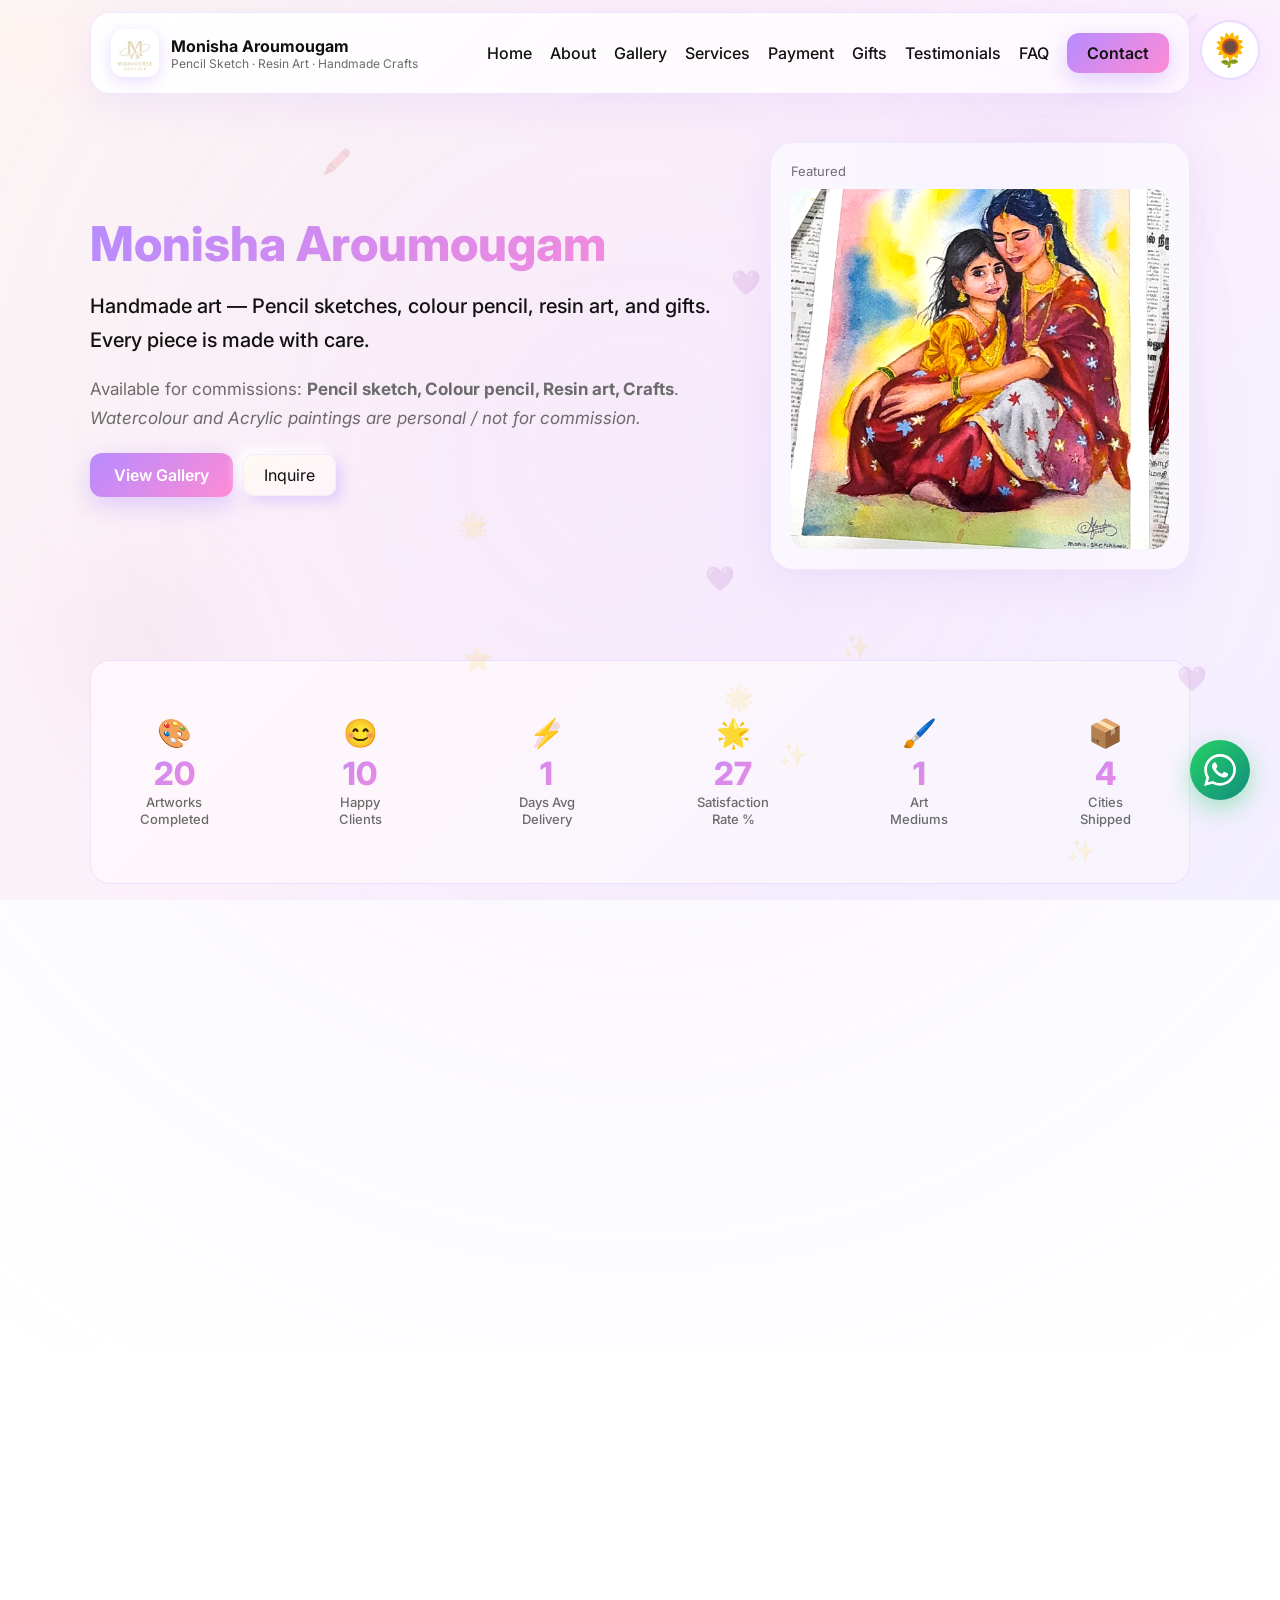
==== commit 32a7e7db: "Add files via upload" ====
--- a/Artist Web/index.html
+++ b/Artist Web/index.html
@@ -1,2939 +1,660 @@
-<!doctype html>
-<html lang="en">
-<head>
-  <meta charset="utf-8" />
-  <meta name="viewport" content="width=device-width, initial-scale=1" />
-  <title>Monisha A — Portfolio | Pencil Sketches, Resin Art & Handmade Crafts</title>
-  <meta name="description" content="Portfolio of Monisha Aroumougam — Professional artist specializing in pencil sketches, colour pencil art, resin art, and handmade crafts. Commission-based artwork available." />
-  
-  <!-- Favicon -->
-  <link rel="icon" type="image/png" sizes="32x32" href="Insta-DP.jpg" />
-  <link rel="apple-touch-icon" href="Insta-DP.jpg" />
-  
-  <!-- Open Graph Meta Tags for Social Media -->
-  <meta property="og:title" content="Monisha A — Artist Portfolio" />
-  <meta property="og:description" content="Professional artist specializing in pencil sketches, colour pencil, resin art, and handmade crafts. Available for commissions." />
-  <meta property="og:image" content="Featured-Image.webp" />
-  <meta property="og:url" content="https://yourwebsite.com" />
-  <meta property="og:type" content="website" />
-  
-  <!-- Twitter Card Meta Tags -->
-  <meta name="twitter:card" content="summary_large_image" />
-  <meta name="twitter:title" content="Monisha A — Artist Portfolio" />
-  <meta name="twitter:description" content="Professional artist specializing in pencil sketches, colour pencil, resin art, and handmade crafts." />
-  <meta name="twitter:image" content="Featured-Image.webp" />
-  
-  <!-- Additional SEO -->
-  <meta name="keywords" content="pencil sketch artist, colour pencil art, resin art, handmade crafts, portrait artist, commission art, Pondicherry artist" />
-  <meta name="author" content="Monisha Aroumougam" />
-  <meta name="theme-color" content="#b78bff" />
-  <link rel="preconnect" href="https://fonts.googleapis.com">
-  <link rel="preconnect" href="https://fonts.gstatic.com" crossorigin>
-  <link href="https://fonts.googleapis.com/css2?family=Inter:wght@400;500;600;700&display=swap" rel="stylesheet">
-  <style>
-    /* Ensure navigation and logo text are visible in dark mode */
-    [data-theme='dark'] nav ul li a {
-      color: #f0f0f0 !important;
-    }
-    [data-theme='dark'] nav ul li a:hover {
-      color: var(--accent) !important;
-    }
-    [data-theme='dark'] nav ul li a.cta {
-      color: #fff !important;
-      background: linear-gradient(135deg, #c9a0ff, #ff9ed5) !important;
-    }
-    [data-theme='dark'] .logo > div > div:first-child {
-      color: #f0f0f0 !important;
-    }
-    [data-theme='dark'] .logo > div > div:last-child {
-      color: #c9a0ff !important;
-    }
-    /* ----------------- Base / Reset ----------------- */
-    :root{
-      --bg: linear-gradient(135deg, #fef9f3 0%, #fef5fb 50%, #f5f3ff 100%);
-      --card: #ffffff;
-      --text: #111;
-      --muted: #6b6b6b;
-      --accent: #b78bff;
-      --accent-secondary: #ff8bd5;
-      --accent-gold: #ffb86b;
-      --accent-gradient: linear-gradient(135deg, #b78bff, #ff8bd5);
-      --transition: all 0.4s cubic-bezier(0.4, 0, 0.2, 1);
-      --hover-scale: scale(1.05);
-      --shadow-hover: 0 20px 60px rgba(183,139,255,0.3);
-      --card-radius: 20px;
-      --glass: rgba(255,255,255,0.9);
-      --shadow: 0 10px 40px rgba(183,139,255,0.15);
-      --shadow-sm: 0 4px 12px rgba(183,139,255,0.1);
-      --maxw: 1100px;
-      --radius: 16px;
-      font-family: 'Inter', sans-serif;
-    }
-    
-    /* Dark Mode */
-    [data-theme="dark"] {
-      --bg: linear-gradient(135deg, #0f0e17 0%, #1a1625 50%, #1f1b2e 100%);
-      --card: #1f1b2e;
-      --text: #f0f0f0;
-      --muted: #a0a0b0;
-      --accent: #c9a0ff;
-      --accent-secondary: #ff9ed5;
-      --accent-gold: #ffb86b;
-      --shadow: 0 10px 40px rgba(0,0,0,0.5);
-      --shadow-hover: 0 20px 60px rgba(201,160,255,0.4);
-      --shadow-sm: 0 4px 12px rgba(0,0,0,0.3);
-      --glass: rgba(31,27,46,0.9);
-    }
-    *, *::before, *::after {
-      box-sizing: border-box;
-    }
-    html,body{
-      height:100%;
-      margin:0;
-      background:var(--bg);
-      background-attachment: fixed;
-      color:var(--text);
-      scroll-behavior: smooth;
-      overflow-x: hidden;
-      -webkit-font-smoothing: antialiased;
-      -moz-osx-font-smoothing: grayscale;
-      transition: background 0.5s ease, color 0.3s ease;
-      cursor: url('data:image/svg+xml;utf8,<svg xmlns="http://www.w3.org/2000/svg" width="24" height="24" viewBox="0 0 24 24"><path fill="%23b78bff" d="M7 2l10 10-4 1-2 4-4-4z"/></svg>') 4 4, auto;
-    }
-    body::before{
-      content: '';
-      position: fixed;
-      top: -50%;
-      right: -50%;
-      width: 200%;
-      height: 200%;
-      background: radial-gradient(circle, rgba(183,139,255,0.1) 0%, transparent 70%);
-      animation: float 20s ease-in-out infinite;
-      pointer-events: none;
-      z-index: 0;
-    }
-    [data-theme="dark"] body::before{
-      background: radial-gradient(circle, rgba(201,160,255,0.15) 0%, transparent 70%);
-    }
-    @keyframes float {
-      0%, 100% { transform: translate(0, 0) rotate(0deg); }
-      33% { transform: translate(30px, -30px) rotate(120deg); }
-      66% { transform: translate(-20px, 20px) rotate(240deg); }
-    }
-    
-    /* Loading Screen */
-    .loading-screen{
-      position: fixed;
-      inset: 0;
-      background: linear-gradient(135deg, #b78bff, #ff8bd5);
-      display: flex;
-      align-items: center;
-      justify-content: center;
-      z-index: 9999;
-      transition: opacity 0.5s, visibility 0.5s;
-    }
-    .loading-screen.hidden{
-      opacity: 0;
-      visibility: hidden;
-    }
-    .loader{
-      width: 60px;
-      height: 60px;
-      border: 4px solid rgba(255,255,255,0.3);
-      border-top-color: #fff;
-      border-radius: 50%;
-      animation: spin 1s linear infinite;
-    }
-    @keyframes spin {
-      to { transform: rotate(360deg); }
-    }
-    a{
-      color:inherit;
-      text-decoration:none;
-      transition: var(--transition); /* Add transition for smoother hover effects */
-    }
-    img{
-      max-width:100%;
-      display:block;
-      height: auto;
-    }
-
-    /* ----------------- Layout ----------------- */
-    .container{
-      width:92%;
-      max-width:var(--maxw);
-      margin:0 auto;
-      position: relative;
-      z-index: 1;
-    }
-    header{
-      backdrop-filter: blur(20px) saturate(180%);
-      -webkit-backdrop-filter: blur(20px) saturate(180%);
-      position:sticky;
-      top:12px;
-      z-index:50;
-      animation: slideDown 0.6s ease-out;
-    }
-    @keyframes slideDown {
-      from { opacity: 0; transform: translateY(-20px); }
-      to { opacity: 1; transform: translateY(0); }
-    }
-    .navbar{
-      display:flex;
-      align-items:center;
-      justify-content:space-between;
-      padding:16px 20px;
-      border-radius:20px;
-      background:linear-gradient(135deg, rgba(255,255,255,0.95), rgba(254,249,255,0.9));
-      box-shadow:var(--shadow);
-      border: 1px solid rgba(183,139,255,0.2);
-      transition: var(--transition);
-    }
-    [data-theme="dark"] .navbar{
-      background:linear-gradient(135deg, rgba(31,27,46,0.95), rgba(26,22,37,0.9));
-      border-color: rgba(201,160,255,0.3);
-    }
-    .navbar:hover{
-      box-shadow: var(--shadow-hover);
-      transform: translateY(-2px);
-    }
-    .logo{
-      display:flex;
-      gap:12px;
-      align-items:center;
-    }
-    .logo > div{
-      color: var(--text);
-    }
-    [data-theme="dark"] .logo > div{
-      color: #f0f0f0;
-    }
-    .logo .mark{
-      width:48px;
-      height:48px;
-      border-radius:12px;
-      background:linear-gradient(135deg,#f7e8ff,#ffe8f1);
-      display:flex;
-      align-items:center;
-      justify-content:center;
-      font-weight:700;
-      color:#4a1f65;
-      box-shadow: 0 4px 16px rgba(183,139,255,0.3);
-      transition: var(--transition);
-      position: relative;
-      overflow: hidden;
-    }
-    .logo .mark::before{
-      content: '';
-      position: absolute;
-      top: -50%;
-      left: -50%;
-      width: 200%;
-      height: 200%;
-      background: linear-gradient(45deg, transparent, rgba(255,255,255,0.5), transparent);
-      transform: rotate(45deg);
-      animation: shine 3s infinite;
-    }
-    @keyframes shine {
-      0% { transform: translateX(-100%) translateY(-100%) rotate(45deg); }
-      100% { transform: translateX(100%) translateY(100%) rotate(45deg); }
-    }
-    .logo:hover .mark{
-      transform: scale(1.1) rotate(-5deg);
-      box-shadow: 0 8px 24px rgba(183,139,255,0.5);
-    }
-    nav ul{
-      display:flex;
-      gap:18px;
-      align-items:center;
-      list-style:none;
-      margin:0;
-      padding:0;
-    }
-    nav ul li a{
-      color: var(--text) !important;
-      font-weight: 500;
-      transition: var(--transition);
-    }
-    [data-theme="dark"] nav ul li a{
-      color: #f0f0f0 !important;
-    }
-    nav ul li a:hover{
-      color: var(--accent) !important;
-    }
-    .cta{
-      padding:10px 20px;
-      border-radius:12px;
-      background:linear-gradient(135deg,var(--accent),var(--accent-secondary));
-      color:#fff;
-      font-weight:600;
-      box-shadow:0 8px 24px rgba(183,139,255,0.4);
-      transition: var(--transition);
-      position: relative;
-      overflow: hidden;
-    }
-    .cta::before{
-      content: '';
-      position: absolute;
-      top: 50%;
-      left: 50%;
-      width: 0;
-      height: 0;
-      border-radius: 50%;
-      background: rgba(255,255,255,0.3);
-      transform: translate(-50%, -50%);
-      transition: width 0.6s, height 0.6s;
-    }
-    .cta:hover::before{
-      width: 300px;
-      height: 300px;
-    }
-    .cta:hover {
-      transform: translateY(-3px) scale(1.05);
-      box-shadow: 0 12px 40px rgba(183,139,255,0.6);
-    }
-    .cta:active {
-      transform: scale(0.95);
-    }
-
-    /* Hamburger (mobile) */
-    .hamburger{
-      display:none;
-      border:0;
-      background:none;
-      font-size:22px;
-      cursor: pointer;
-      transition: color 0.3s ease;
-      color: var(--text);
-      position: relative; /* ensure z-index from media query applies */
-    }
-    [data-theme="dark"] .hamburger{
-      color: #f0f0f0;
-    }
-    .hamburger:hover {
-      color: var(--accent);
-    }
-
-    /* Navbar links hover effect */
-    nav ul li a {
-      position: relative;
-      padding: 4px 0;
-      transition: color 0.3s ease;
-    }
-
-    nav ul li a:hover {
-      color: var(--accent);
-    }
-
-    /* underline animation */
-    nav ul li a{
-      position: relative;
-    }
-    nav ul li a::after {
-      content: "";
-      position: absolute;
-      left: 0;
-      bottom: -4px;
-      width: 0%;
-      height: 2px;
-      background: var(--accent);
-      transition: width 0.3s ease;
-      border-radius: 2px;
-    }
-
-    nav ul li a:hover::after {
-      width: 100%;
-    }
-
-    /* ----------------- Hero ----------------- */
-    .hero{
-      display:grid;
-      grid-template-columns:1fr 420px;
-      gap:40px;
-      align-items:center;
-      padding:60px 0;
-      animation: fadeInUp 0.8s ease-out;
-    }
-    @keyframes fadeInUp {
-      from { opacity: 0; transform: translateY(30px); }
-      to { opacity: 1; transform: translateY(0); }
-    }
-    .hero-left h1{
-      font-size:48px;
-      margin:0 0 16px;
-      background: linear-gradient(135deg, #b78bff 0%, #ff8bd5 50%, #ffb86b 100%);
-      -webkit-background-clip: text;
-      -webkit-text-fill-color: transparent;
-      background-clip: text;
-      font-weight: 800;
-      line-height: 1.2;
-      animation: gradientShift 3s ease infinite;
-      background-size: 200% 200%;
-    }
-    @keyframes gradientShift {
-      0%, 100% { background-position: 0% 50%; }
-      50% { background-position: 100% 50%; }
-    }
-    .hero-left p{
-      color:var(--muted);
-      margin:0 0 20px;
-      font-size: 17px;
-      line-height: 1.7;
-    }
-    .hero-left p.lead{
-      font-size: 20px;
-      font-weight: 500;
-      color: var(--text);
-    }
-    [data-theme="dark"] .hero-left p.lead{
-      color: #e0e0e0;
-      font-weight: 600;
-    }
-    [data-theme="dark"] .hero-left p{
-      color: #b0b0c0;
-    }
-    .hero-card{
-      background:var(--card);
-      border-radius:24px;
-      padding:20px;
-      box-shadow:var(--shadow);
-      transition: var(--transition);
-      border: 1px solid rgba(183,139,255,0.2);
-      position: relative;
-      overflow: hidden;
-    }
-    .hero-card::before{
-      content: '';
-      position: absolute;
-      top: -50%;
-      left: -50%;
-      width: 200%;
-      height: 200%;
-      background: linear-gradient(45deg, transparent, rgba(183,139,255,0.1), transparent);
-      transform: rotate(45deg);
-      transition: var(--transition);
-    }
-    .hero-card:hover::before{
-      animation: cardShine 1.5s ease-in-out;
-    }
-    @keyframes cardShine {
-      0% { transform: translateX(-100%) rotate(45deg); }
-      100% { transform: translateX(100%) rotate(45deg); }
-    }
-    .hero-card:hover {
-      transform: translateY(-8px) scale(1.02);
-      box-shadow: 0 24px 60px rgba(183,139,255,0.4);
-    }
-    .featured{
-      height:360px;
-      border-radius:16px;
-      overflow:hidden;
-      display:flex;
-      align-items:center;
-      justify-content:center;
-      background:linear-gradient(135deg,#fff,#faf6ff,#fff7fb);
-      position: relative;
-    }
-    .featured img{
-      transition: transform 0.6s cubic-bezier(0.4, 0, 0.2, 1);
-    }
-    .hero-card:hover .featured img{
-      transform: scale(1.1) rotate(2deg);
-    }
-
-    /* ----------------- Sections ----------------- */
-    section{
-      padding:60px 0;
-      scroll-margin-top: 80px;
-      animation: fadeIn 1s ease-out;
-    }
-    @keyframes fadeIn {
-      from { opacity: 0; }
-      to { opacity: 1; }
-    }
-    h2.section-title{
-      margin:0 0 24px;
-      font-size:36px;
-      font-weight: 800;
-      background: linear-gradient(135deg, #b78bff, #ff8bd5);
-      -webkit-background-clip: text;
-      -webkit-text-fill-color: transparent;
-      background-clip: text;
-      position: relative;
-      display: inline-block;
-    }
-    h2.section-title::after{
-      content: '';
-      position: absolute;
-      bottom: -8px;
-      left: 0;
-      width: 60px;
-      height: 4px;
-      background: linear-gradient(90deg, var(--accent), var(--accent-gold));
-      border-radius: 2px;
-      animation: expandWidth 0.8s ease-out;
-    }
-    @keyframes expandWidth {
-      from { width: 0; }
-      to { width: 60px; }
-    }
-    p.lead{
-      color:var(--muted);
-      margin:0 0 18px;
-    }
-    [data-theme="dark"] p.lead{
-      color: #b0b0c0;
-    }
-
-    /* About */
-    .about-grid{
-      display:grid;
-      grid-template-columns:1fr 320px;
-      gap:18px;
-      align-items:center;
-    }
-    .about-card{
-      background:var(--card);
-      padding:32px;
-      border-radius:20px;
-      box-shadow:var(--shadow);
-      transition: var(--transition);
-      border: 1px solid rgba(183,139,255,0.15);
-      position: relative;
-      overflow: hidden;
-    }
-    .about-card::before{
-      content: '';
-      position: absolute;
-      top: 0;
-      left: -100%;
-      width: 100%;
-      height: 100%;
-      background: linear-gradient(90deg, transparent, rgba(183,139,255,0.1), transparent);
-      transition: left 0.6s;
-    }
-    .about-card:hover::before{
-      left: 100%;
-    }
-    .about-card:hover {
-      transform: translateY(-4px);
-      box-shadow: 0 20px 60px rgba(183,139,255,0.3);
-      border-color: rgba(183,139,255,0.3);
-    }
-
-    /* Gallery */
-    .filters{
-      display:flex;
-      gap:10px;
-      flex-wrap:wrap;
-      margin-bottom:12px;
-    }
-    .filter-btn{
-      padding:10px 18px;
-      border-radius:999px;
-      border:2px solid rgba(183,139,255,0.2);
-      background:rgba(255,255,255,0.8);
-      cursor:pointer;
-      transition: var(--transition);
-      font-weight: 500;
-      position: relative;
-      overflow: hidden;
-    }
-    .filter-btn::before{
-      content: '';
-      position: absolute;
-      top: 50%;
-      left: 50%;
-      width: 0;
-      height: 0;
-      border-radius: 50%;
-      background: rgba(183,139,255,0.1);
-      transform: translate(-50%, -50%);
-      transition: width 0.4s, height 0.4s;
-    }
-    .filter-btn:hover::before{
-      width: 200px;
-      height: 200px;
-    }
-    .filter-btn:hover {
-      transform: translateY(-2px);
-      border-color: rgba(183,139,255,0.4);
-      box-shadow: 0 4px 16px rgba(183,139,255,0.2);
-    }
-    .filter-btn.active{
-      background:linear-gradient(135deg,var(--accent),var(--accent-secondary));
-      color:#fff;
-      font-weight:700;
-      border-color: transparent;
-      box-shadow: 0 6px 20px rgba(183,139,255,0.5);
-    }
-    .filter-btn.active:hover{
-      transform: translateY(-3px) scale(1.05);
-      box-shadow: 0 8px 28px rgba(183,139,255,0.6);
-    }
-    .filter-btn:active{
-      transform: scale(0.95);
-    }
-    .grid{
-      display:grid;
-      grid-template-columns:repeat(3,1fr);
-      gap:12px;
-    }
-    .card{
-      background:var(--card);
-      border-radius:16px;
-      overflow:hidden;
-      box-shadow:var(--shadow);
-      cursor:pointer;
-      transition: var(--transition);
-      border: 1px solid rgba(183,139,255,0.1);
-      position: relative;
-    }
-    .card::after{
-      content: '';
-      position: absolute;
-      top: 0;
-      left: 0;
-      right: 0;
-      bottom: 0;
-      background: linear-gradient(135deg, rgba(183,139,255,0.2), rgba(255,139,213,0.2));
-      opacity: 0;
-      transition: opacity 0.4s;
-      pointer-events: none;
-    }
-    .card:hover::after{
-      opacity: 1;
-    }
-    .card:hover {
-      transform: translateY(-12px) scale(1.03);
-      box-shadow: 0 24px 60px rgba(183,139,255,0.4);
-      border-color: rgba(183,139,255,0.4);
-    }
-    .card img{
-      transition: transform 0.6s cubic-bezier(0.4, 0, 0.2, 1);
-    }
-    .card:hover img{
-      transform: scale(1.1);
-    }
-    .meta{
-      padding:8px 10px;
-    }
-    .badge{
-      display:inline-block;
-      padding:6px 14px;
-      border-radius:999px;
-      font-size:12px;
-      background:linear-gradient(135deg, #b78bff, #ff8bd5);
-      color:#fff;
-      font-weight:600;
-      box-shadow: 0 4px 12px rgba(183,139,255,0.4);
-      transition: var(--transition);
-    }
-    .card:hover .badge{
-      transform: scale(1.1);
-      box-shadow: 0 6px 20px rgba(183,139,255,0.6);
-    }
-
-    /* Lightbox */
-    .lightbox{
-      position:fixed;
-      inset:0;
-      display:none;
-      align-items:center;
-      justify-content:center;
-      background:rgba(0,0,0,0.6);
-      z-index:80;
-    }
-    .lightbox.open{
-      display:flex;
-    }
-    .lightbox .view{
-      max-width:95%;
-      max-height:90%;
-      border-radius:10px;
-      overflow:hidden;
-      background:#fff;
-      padding:10px;
-    }
-    .lightbox img{
-      max-height:80vh;
-      width:auto;
-    }
-
-    /* Services */
-    .services-grid{
-      display:grid;
-      grid-template-columns:repeat(3,1fr);
-      gap:12px;
-    }
-    .service{
-      background:var(--card);
-      padding:28px;
-      border-radius:18px;
-      box-shadow:var(--shadow);
-      transition: var(--transition);
-      border: 1px solid rgba(183,139,255,0.15);
-      position: relative;
-      overflow: hidden;
-    }
-    .service::before{
-      content: '';
-      position: absolute;
-      top: 0;
-      left: 0;
-      width: 100%;
-      height: 4px;
-      background: linear-gradient(90deg, var(--accent), var(--accent-gold));
-      transform: scaleX(0);
-      transition: transform 0.4s;
-    }
-    .service:hover::before{
-      transform: scaleX(1);
-    }
-    .service:hover {
-      transform: translateY(-8px);
-      box-shadow: 0 20px 60px rgba(183,139,255,0.3);
-      border-color: rgba(183,139,255,0.3);
-    }
-    .service h3{
-      font-size: 20px;
-      margin-bottom: 12px;
-      color: var(--text);
-    }
-    [data-theme="dark"] .service h3{
-      color: #f0f0f0;
-    }
-    
-    /* Diwali Offer Dark Mode */
-    .diwali-offer{
-      position: relative;
-    }
-    [data-theme="dark"] .diwali-offer{
-      background: linear-gradient(135deg, #2d1b4e, #3a2950) !important;
-      border: 2px solid var(--accent-gold);
-      box-shadow: 0 0 30px rgba(201,160,255,0.3);
-    }
-    [data-theme="dark"] .diwali-offer h3,
-    [data-theme="dark"] .diwali-offer p,
-    [data-theme="dark"] .diwali-offer ul,
-    [data-theme="dark"] .diwali-offer li{
-      color: #fff !important;
-    }
-    [data-theme="dark"] .diwali-offer p[style*="color"]{
-      color: var(--accent-gold) !important;
-    }
-    .not-available{
-      opacity:0.6;
-      border:1px dashed #f2cde9;
-    }
-    [data-theme="dark"] .not-available{
-      border-color: rgba(201,160,255,0.3);
-    }
-
-    /* Testimonials */
-    .testimonials-wrapper{
-      position: relative;
-      overflow: hidden;
-      margin-top: 20px;
-      padding: 20px 0;
-    }
-    .testimonials-grid{
-      display: flex;
-      gap: 30px;
-      transition: transform 0.6s ease-in-out;
-      will-change: transform;
-      padding: 0 10%;
-    }
-    .testimonial{
-      background: var(--card);
-      padding: 24px;
-      border-radius: 18px;
-      box-shadow: var(--shadow);
-      border: 1px solid rgba(183,139,255,0.15);
-      transition: all 0.6s ease;
-      position: relative;
-      overflow: hidden;
-      flex: 0 0 400px;
-      min-width: 400px;
-    }
-    .testimonial.fade-out{
-      opacity: 0.4;
-      transform: scale(0.85);
-      filter: blur(1px);
-    }
-    .testimonial.active{
-      opacity: 1;
-      transform: scale(1.05);
-      box-shadow: 0 24px 60px rgba(183,139,255,0.5);
-      z-index: 2;
-    }
-    .testimonial::before{
-      content: '"';
-      position: absolute;
-      top: 10px;
-      left: 20px;
-      font-size: 60px;
-      color: var(--accent);
-      opacity: 0.2;
-      font-family: Georgia, serif;
-    }
-    .testimonial:hover{
-      transform: translateY(-4px);
-      box-shadow: var(--shadow-hover);
-      border-color: rgba(183,139,255,0.3);
-    }
-    .testimonial-text{
-      font-style: italic;
-      color: var(--text);
-      margin-bottom: 16px;
-      line-height: 1.6;
-      position: relative;
-      z-index: 1;
-    }
-    .testimonial-author{
-      display: flex;
-      align-items: center;
-      gap: 12px;
-    }
-    .testimonial-author img{
-      width: 48px;
-      height: 48px;
-      border-radius: 50%;
-      border: 2px solid var(--accent);
-    }
-    .testimonial-author-info{
-      flex: 1;
-    }
-    .testimonial-name{
-      font-weight: 600;
-      color: var(--text);
-      margin-bottom: 2px;
-    }
-    .testimonial-role{
-      font-size: 13px;
-      color: var(--muted);
-    }
-    .testimonial-stars{
-      color: var(--accent-gold);
-      font-size: 16px;
-    }
-    
-    /* Testimonial Navigation */
-    .testimonial-nav{
-      display: flex;
-      justify-content: center;
-      gap: 8px;
-      margin-top: 24px;
-    }
-    .testimonial-dot{
-      width: 10px;
-      height: 10px;
-      border-radius: 50%;
-      background: rgba(183,139,255,0.3);
-      border: none;
-      cursor: pointer;
-      transition: var(--transition);
-      padding: 0;
-    }
-    .testimonial-dot:hover{
-      background: rgba(183,139,255,0.6);
-      transform: scale(1.2);
-    }
-    .testimonial-dot.active{
-      background: var(--accent);
-      width: 24px;
-      border-radius: 5px;
-    }
-
-    /* FAQ */
-    .faq-container{
-      max-width: 800px;
-      margin: 0 auto;
-    }
-    .faq-item{
-      background: var(--card);
-      border-radius: 16px;
-      margin-bottom: 12px;
-      box-shadow: var(--shadow-sm);
-      border: 1px solid rgba(183,139,255,0.1);
-      overflow: hidden;
-      transition: var(--transition);
-    }
-    .faq-item:hover{
-      border-color: rgba(183,139,255,0.3);
-    }
-    .faq-question{
-      width: 100%;
-      padding: 20px 24px;
-      background: none;
-      border: none;
-      text-align: left;
-      font-size: 16px;
-      font-weight: 600;
-      color: var(--text);
-      cursor: pointer;
-      display: flex;
-      justify-content: space-between;
-      align-items: center;
-      transition: var(--transition);
-    }
-    .faq-question:hover{
-      color: var(--accent);
-    }
-    .faq-icon{
-      font-size: 20px;
-      transition: transform 0.3s ease;
-      color: var(--accent);
-    }
-    .faq-item.active .faq-icon{
-      transform: rotate(180deg);
-    }
-    .faq-answer{
-      max-height: 0;
-      overflow: hidden;
-      transition: max-height 0.3s ease, padding 0.3s ease;
-      padding: 0 24px;
-    }
-    .faq-item.active .faq-answer{
-      max-height: 500px;
-      padding: 0 24px 20px 24px;
-    }
-    .faq-answer p{
-      color: var(--muted);
-      line-height: 1.7;
-      margin: 0;
-    }
-
-    /* Contact */
-    form{
-      display:grid;
-      gap:10px;
-    }
-    input,textarea{
-      padding:12px;
-      border-radius:8px;
-      border:1px solid #e6e6e6;
-      font-family: inherit;
-      font-size: 15px;
-      transition: border-color 0.2s ease;
-    }
-    input:focus,textarea:focus{
-      outline: none;
-      border-color: var(--accent);
-    }
-    textarea{
-      resize: vertical;
-      min-height: 100px;
-    }
-    button[type=submit]{
-      padding:14px 28px;
-      border-radius:12px;
-      border:0;
-      background:linear-gradient(135deg,var(--accent),var(--accent-secondary));
-      color:#fff;
-      font-weight:700;
-      cursor: pointer;
-      transition: var(--transition);
-      font-size: 16px;
-      box-shadow: 0 8px 24px rgba(183,139,255,0.4);
-      position: relative;
-      overflow: hidden;
-    }
-    button[type=submit]::before{
-      content: '';
-      position: absolute;
-      top: 50%;
-      left: 50%;
-      width: 0;
-      height: 0;
-      border-radius: 50%;
-      background: rgba(255,255,255,0.3);
-      transform: translate(-50%, -50%);
-      transition: width 0.6s, height 0.6s;
-    }
-    button[type=submit]:hover::before{
-      width: 300px;
-      height: 300px;
-    }
-    button[type=submit]:hover {
-      transform: translateY(-3px) scale(1.05);
-      box-shadow: 0 12px 40px rgba(183,139,255,0.6);
-    }
-    button[type=submit]:active{
-      transform: scale(0.95);
-    }
-
-    footer{
-      padding:20px 0;
-      color:var(--muted);
-    }
-    .copyright-text{
-      display: inline-flex;
-      align-items: center;
-      gap: 8px;
-      font-size: 14px;
-      color: var(--muted);
-    }
-    .copyright-text::before{
-      content: '©';
-      font-size: 18px;
-      font-weight: 700;
-      background: linear-gradient(135deg, var(--accent), var(--accent-secondary));
-      -webkit-background-clip: text;
-      -webkit-text-fill-color: transparent;
-      background-clip: text;
-    }
-    .copyright-text .artist-name{
-      font-weight: 600;
-      color: var(--text);
-      transition: var(--transition);
-    }
-    .copyright-text:hover .artist-name{
-      background: linear-gradient(135deg, var(--accent), var(--accent-secondary));
-      -webkit-background-clip: text;
-      -webkit-text-fill-color: transparent;
-      background-clip: text;
-    }
-    [data-theme="dark"] .copyright-text .artist-name{
-      color: #f0f0f0;
-    }
-    .developer-credit{
-      display: inline-flex;
-      align-items: center;
-      gap: 6px;
-      padding: 8px 16px;
-      background: linear-gradient(135deg, rgba(183,139,255,0.1), rgba(255,139,213,0.1));
-      border-radius: 20px;
-      border: 1px solid rgba(183,139,255,0.2);
-      transition: var(--transition);
-      font-weight: 600;
-      color: var(--text);
-    }
-    .developer-credit:hover{
-      background: linear-gradient(135deg, var(--accent), var(--accent-secondary));
-      color: #fff;
-      transform: translateY(-2px);
-      box-shadow: 0 8px 20px rgba(183,139,255,0.4);
-      border-color: transparent;
-    }
-    .developer-credit::before{
-      content: '💻';
-      font-size: 16px;
-    }
-    [data-theme="dark"] .developer-credit{
-      background: linear-gradient(135deg, rgba(201,160,255,0.15), rgba(255,158,213,0.15));
-      border-color: rgba(201,160,255,0.3);
-      color: #f0f0f0;
-    }
-    .social-links {
-      display:flex;
-      gap:14px;
-      align-items:center;
-    }
-
-    .social{
-      position: relative;
-      display: inline-block;
-    }
-    .social img {
-      width:44px;
-      height:44px;
-      border-radius:50%;
-      transition: transform 0.4s cubic-bezier(0.4, 0, 0.2, 1), box-shadow 0.4s ease;
-      box-shadow: 0 4px 16px rgba(0,0,0,0.15);
-    }
-    .social:hover img{
-      transform: translateY(-6px) scale(1.15) rotate(5deg);
-    }
-
-    /* Hover effects */
-    .social.instagram:hover img {
-      box-shadow: 0 8px 32px rgba(225,48,108,0.6);
-    }
-
-    .social.whatsapp:hover img {
-      box-shadow: 0 8px 32px rgba(37,211,102,0.6);
-    }
-
-    .social.mail:hover img {
-      box-shadow: 0 8px 32px rgba(217,48,37,0.6);
-    }
-    
-    /* Dark Mode Toggle */
-    .theme-toggle{
-      position: fixed;
-      top: 20px;
-      right: 20px;
-      z-index: 100;
-      width: 60px;
-      height: 60px;
-      border-radius: 50%;
-      background: var(--card);
-      border: 2px solid rgba(183,139,255,0.3);
-      box-shadow: var(--shadow);
-      cursor: pointer;
-      display: flex;
-      align-items: center;
-      justify-content: center;
-      transition: var(--transition);
-      overflow: hidden;
-    }
-    .theme-toggle:hover{
-      transform: scale(1.1) rotate(15deg);
-      box-shadow: var(--shadow-hover);
-      border-color: var(--accent);
-    }
-    .theme-toggle svg{
-      width: 28px;
-      height: 28px;
-      transition: var(--transition);
-    }
-    .theme-toggle .sunflower{
-      position: absolute;
-      font-size: 32px;
-      opacity: 1;
-      transform: rotate(0deg) scale(1);
-      transition: var(--transition);
-    }
-    .theme-toggle .owl{
-      position: absolute;
-      font-size: 32px;
-      opacity: 0;
-      transform: rotate(180deg) scale(0.5);
-      transition: var(--transition);
-    }
-    .theme-toggle .sun{
-      position: absolute;
-      opacity: 1;
-      transform: rotate(0deg);
-    }
-    .theme-toggle .moon{
-      position: absolute;
-      opacity: 0;
-      transform: rotate(180deg);
-    }
-    [data-theme="dark"] .theme-toggle .sunflower{
-      opacity: 0;
-      transform: rotate(-180deg) scale(0.5);
-    }
-    [data-theme="dark"] .theme-toggle .owl{
-      opacity: 1;
-      transform: rotate(0deg) scale(1);
-    }
-    [data-theme="dark"] .theme-toggle .sun{
-      opacity: 0;
-      transform: rotate(-180deg);
-    }
-    [data-theme="dark"] .theme-toggle .moon{
-      opacity: 1;
-      transform: rotate(0deg);
-    }
-    
-    /* Scroll Progress Indicator */
-    .scroll-progress{
-      position: fixed;
-      top: 0;
-      left: 0;
-      width: 0%;
-      height: 4px;
-      background: linear-gradient(90deg, var(--accent), var(--accent-secondary), var(--accent-gold));
-      z-index: 9999;
-      transition: width 0.1s ease;
-      box-shadow: 0 2px 8px rgba(183,139,255,0.5);
-    }
-
-    /* Scroll to Top Button */
-    .scroll-top{
-      position: fixed;
-      bottom: 30px;
-      right: 30px;
-      width: 50px;
-      height: 50px;
-      border-radius: 50%;
-      background: linear-gradient(135deg, var(--accent), var(--accent-secondary));
-      color: #fff;
-      border: none;
-      cursor: pointer;
-      display: flex;
-      align-items: center;
-      justify-content: center;
-      box-shadow: var(--shadow);
-      opacity: 0;
-      visibility: hidden;
-      transition: var(--transition);
-      z-index: 99;
-    }
-    .scroll-top.visible{
-      opacity: 1;
-      visibility: visible;
-    }
-    .scroll-top:hover{
-      transform: translateY(-5px) scale(1.1);
-      box-shadow: var(--shadow-hover);
-    }
-    .scroll-top svg{
-      width: 24px;
-      height: 24px;
-    }
-
-    /* Floating WhatsApp Button */
-    .whatsapp-float{
-      position: fixed;
-      bottom: 100px;
-      right: 30px;
-      width: 60px;
-      height: 60px;
-      border-radius: 50%;
-      background: linear-gradient(135deg, #25D366, #128C7E);
-      color: #fff;
-      display: flex;
-      align-items: center;
-      justify-content: center;
-      box-shadow: 0 8px 24px rgba(37,211,102,0.4);
-      cursor: pointer;
-      z-index: 99;
-      transition: var(--transition);
-      text-decoration: none;
-      animation: pulse 2s infinite;
-    }
-    .whatsapp-float:hover{
-      transform: translateY(-5px) scale(1.1);
-      box-shadow: 0 12px 32px rgba(37,211,102,0.6);
-    }
-    .whatsapp-float svg{
-      width: 32px;
-      height: 32px;
-      fill: white;
-    }
-    @keyframes pulse {
-      0%, 100% { box-shadow: 0 8px 24px rgba(37,211,102,0.4); }
-      50% { box-shadow: 0 8px 32px rgba(37,211,102,0.7), 0 0 0 10px rgba(37,211,102,0.1); }
-    }
-
-    /* Stats Counter Section */
-    .stats-section{
-      background: linear-gradient(135deg, rgba(183,139,255,0.05), rgba(255,139,213,0.05));
-      padding: 40px 0;
-      margin: 30px 0;
-      border-radius: 20px;
-    }
-    .stats-grid{
-      display: grid;
-      grid-template-columns: repeat(auto-fit, minmax(140px, 1fr));
-      gap: 20px;
-      text-align: center;
-    }
-    .stat-item{
-      padding: 15px 10px;
-      transition: var(--transition);
-      position: relative;
-    }
-    .stat-item:hover{
-      transform: translateY(-3px);
-    }
-    .stat-item:hover .stat-icon{
-      transform: scale(1.2) rotate(10deg);
-    }
-    .stat-number{
-      font-size: 32px;
-      font-weight: 800;
-      background: linear-gradient(135deg, var(--accent), var(--accent-secondary));
-      -webkit-background-clip: text;
-      -webkit-text-fill-color: transparent;
-      background-clip: text;
-      margin-bottom: 4px;
-      line-height: 1;
-    }
-    .stat-label{
-      font-size: 13px;
-      color: var(--muted);
-      font-weight: 500;
-      line-height: 1.3;
-    }
-    .stat-icon{
-      font-size: 28px;
-      margin-bottom: 8px;
-      transition: var(--transition);
-    }
-
-    /* Cursor Trail Particles */
-    .cursor-particle{
-      position: fixed;
-      pointer-events: none;
-      width: 8px;
-      height: 8px;
-      border-radius: 50%;
-      background: var(--accent);
-      z-index: 9998;
-      animation: particleFade 1s ease-out forwards;
-    }
-    @keyframes particleFade {
-      0% { opacity: 0.8; transform: scale(1); }
-      100% { opacity: 0; transform: scale(0) translateY(-30px); }
-    }
-
-    /* Scroll Reveal Animations */
-    @media (prefers-reduced-motion: no-preference) {
-      .reveal{
-        opacity: 0;
-        transform: translateY(50px);
-        transition: opacity 0.8s ease, transform 0.8s ease;
-      }
-      .reveal.active{
-        opacity: 1;
-        transform: translateY(0);
-      }
-      .reveal-left{
-        opacity: 0;
-        transform: translateX(-50px);
-        transition: opacity 0.8s ease, transform 0.8s ease;
-      }
-      .reveal-left.active{
-        opacity: 1;
-        transform: translateX(0);
-      }
-      .reveal-right{
-        opacity: 0;
-        transform: translateX(50px);
-        transition: opacity 0.8s ease, transform 0.8s ease;
-      }
-      .reveal-right.active{
-        opacity: 1;
-        transform: translateX(0);
-      }
-    }
-
-    /* Parallax Elements */
-    .parallax-bg{
-      position: absolute;
-      width: 100%;
-      height: 100%;
-      top: 0;
-      left: 0;
-      pointer-events: none;
-      z-index: 0;
-    }
-    .parallax-shape{
-      position: absolute;
-      opacity: 0.1;
-      transition: transform 0.3s ease-out;
-    }
-    .parallax-shape.shape-1{
-      width: 200px;
-      height: 200px;
-      background: linear-gradient(135deg, var(--accent), var(--accent-secondary));
-      border-radius: 50%;
-      top: 10%;
-      right: 10%;
-      filter: blur(60px);
-    }
-    .parallax-shape.shape-2{
-      width: 150px;
-      height: 150px;
-      background: linear-gradient(135deg, var(--accent-gold), var(--accent));
-      border-radius: 50%;
-      bottom: 20%;
-      left: 5%;
-      filter: blur(50px);
-    }
-
-    /* Floating Animation */
-    .float-element{
-      animation: float-gentle 6s ease-in-out infinite;
-    }
-    @keyframes float-gentle {
-      0%, 100% { transform: translateY(0px); }
-      50% { transform: translateY(-20px); }
-    }
-
-    /* Sketch Effect on Images */
-    .sketch-effect{
-      position: relative;
-      overflow: hidden;
-    }
-    .sketch-effect::before{
-      content: '';
-      position: absolute;
-      top: 0;
-      left: -100%;
-      width: 100%;
-      height: 100%;
-      background: linear-gradient(90deg, transparent, rgba(255,255,255,0.8), transparent);
-      animation: sketch-reveal 2s ease-out forwards;
-      z-index: 1;
-    }
-    @keyframes sketch-reveal {
-      0% { left: -100%; }
-      100% { left: 100%; }
-    }
-    .sketch-effect img{
-      filter: contrast(1.1) brightness(1.05);
-      transition: filter 0.3s ease;
-    }
-    .sketch-effect:hover img{
-      filter: contrast(1.2) brightness(1.1);
-    }
-
-    /* Confetti Animation */
-    .confetti{
-      position: fixed;
-      width: 10px;
-      height: 10px;
-      background: var(--accent);
-      position: fixed;
-      top: -10px;
-      z-index: 9999;
-      animation: confetti-fall 3s linear forwards;
-      pointer-events: none;
-    }
-    @keyframes confetti-fall {
-      0% {
-        transform: translateY(0) rotate(0deg);
-        opacity: 1;
-      }
-      100% {
-        transform: translateY(100vh) rotate(720deg);
-        opacity: 0;
-      }
-    }
-
-    /* Glassmorphism Cards */
-    .glass-card{
-      background: rgba(255, 255, 255, 0.1);
-      backdrop-filter: blur(20px) saturate(180%);
-      -webkit-backdrop-filter: blur(20px) saturate(180%);
-      border: 1px solid rgba(255, 255, 255, 0.2);
-      box-shadow: 0 8px 32px rgba(183, 139, 255, 0.2);
-    }
-    [data-theme="dark"] .glass-card{
-      background: rgba(31, 27, 46, 0.4);
-      border: 1px solid rgba(201, 160, 255, 0.2);
-    }
-
-    /* Neumorphism Buttons */
-    .neuro-btn{
-      background: linear-gradient(145deg, #fef9f3, #fef5fb);
-      box-shadow: 6px 6px 12px rgba(183, 139, 255, 0.3),
-                  -6px -6px 12px rgba(255, 255, 255, 0.9);
-      border: 1px solid rgba(183, 139, 255, 0.1);
-      transition: all 0.3s ease;
-      color: var(--text) !important;
-    }
-    .neuro-btn:hover{
-      box-shadow: 3px 3px 8px rgba(183, 139, 255, 0.4),
-                  -3px -3px 8px rgba(255, 255, 255, 1);
-      transform: translateY(-2px);
-      border-color: rgba(183, 139, 255, 0.3);
-    }
-    .neuro-btn:active{
-      box-shadow: inset 3px 3px 6px rgba(183, 139, 255, 0.3),
-                  inset -3px -3px 6px rgba(255, 255, 255, 0.9);
-      transform: translateY(0);
-    }
-    [data-theme="dark"] .neuro-btn{
-      background: linear-gradient(145deg, #2a2640, #1f1b2e);
-      box-shadow: 6px 6px 12px rgba(0, 0, 0, 0.4),
-                  -6px -6px 12px rgba(201, 160, 255, 0.1);
-      color: #f0f0f0 !important;
-    }
-
-    /* Animated Gradient Background */
-    .animated-gradient{
-      background: linear-gradient(-45deg, #fef9f3, #fef5fb, #f5f3ff, #fff7fb);
-      background-size: 400% 400%;
-      animation: gradientShift 15s ease infinite;
-    }
-    [data-theme="dark"] .animated-gradient{
-      background: linear-gradient(-45deg, #0f0e17, #1a1625, #1f1b2e, #2a2640);
-      background-size: 400% 400%;
-    }
-    @keyframes gradientShift {
-      0% { background-position: 0% 50%; }
-      50% { background-position: 100% 50%; }
-      100% { background-position: 0% 50%; }
-    }
-
-    /* Floating Particles Background */
-    .particle-bg{
-      position: fixed;
-      top: 0;
-      left: 0;
-      width: 100%;
-      height: 100%;
-      pointer-events: none;
-      z-index: 0;
-      overflow: hidden;
-    }
-    .art-particle{
-      position: absolute;
-      font-size: 24px;
-      opacity: 0.15;
-      animation: float-particle 20s infinite ease-in-out;
-    }
-    @keyframes float-particle {
-      0%, 100% {
-        transform: translateY(0) translateX(0) rotate(0deg);
-      }
-      25% {
-        transform: translateY(-100px) translateX(50px) rotate(90deg);
-      }
-      50% {
-        transform: translateY(-50px) translateX(-50px) rotate(180deg);
-      }
-      75% {
-        transform: translateY(-150px) translateX(30px) rotate(270deg);
-      }
-    }
-
-    /* Signature Animation */
-    .signature-container{
-      text-align: center;
-      padding: 60px 0;
-      position: relative;
-      margin: 40px 0;
-    }
-    .signature-img{
-      max-width: 400px;
-      height: auto;
-      opacity: 1;
-      transform: scale(1);
-      filter: blur(0) drop-shadow(0 8px 24px rgba(183, 139, 255, 0.6));
-      transition: all 0.3s ease;
-    }
-    .signature-img.visible{
-      animation: signature-draw 3s cubic-bezier(0.4, 0, 0.2, 1) forwards,
-                 signature-glow 3s ease-in-out 3s infinite;
-    }
-    @keyframes signature-draw {
-      0% {
-        opacity: 0;
-        transform: scale(0.8) translateY(30px);
-        filter: blur(20px) drop-shadow(0 0 0 transparent);
-      }
-      30% {
-        opacity: 0.3;
-        filter: blur(10px) drop-shadow(0 0 0 transparent);
-      }
-      60% {
-        opacity: 0.7;
-        transform: scale(0.95) translateY(10px);
-        filter: blur(3px) drop-shadow(0 4px 8px rgba(183, 139, 255, 0.2));
-      }
-      100% {
-        opacity: 1;
-        transform: scale(1) translateY(0);
-        filter: blur(0) drop-shadow(0 8px 24px rgba(183, 139, 255, 0.6));
-      }
-    }
-    
-    /* Signature glow pulse */
-    .signature-img.visible{
-      animation: signature-draw 3s cubic-bezier(0.4, 0, 0.2, 1) forwards,
-                 signature-glow 3s ease-in-out 3s infinite;
-    }
-    @keyframes signature-glow {
-      0%, 100% {
-        filter: blur(0) drop-shadow(0 8px 24px rgba(183, 139, 255, 0.6));
-      }
-      50% {
-        filter: blur(0) drop-shadow(0 12px 32px rgba(183, 139, 255, 0.9));
-      }
-    }
-
-    /* Enhanced Sketch Drawing Effect */
-    .sketch-draw{
-      position: relative;
-      overflow: hidden;
-    }
-    .sketch-draw img{
-      filter: grayscale(100%) contrast(1.2);
-      animation: sketch-to-color 3s ease-out forwards;
-    }
-    @keyframes sketch-to-color {
-      0% {
-        filter: grayscale(100%) contrast(1.5) brightness(1.2);
-        opacity: 0;
-      }
-      50% {
-        filter: grayscale(50%) contrast(1.3) brightness(1.1);
-        opacity: 0.7;
-      }
-      100% {
-        filter: grayscale(0%) contrast(1.1) brightness(1);
-        opacity: 1;
-      }
-    }
-
-    /* Instagram Feed Section */
-    .instagram-section{
-      background: linear-gradient(135deg, rgba(183,139,255,0.05), rgba(255,139,213,0.05));
-      padding: 60px 0;
-      margin: 40px 0;
-      border-radius: 20px;
-    }
-    .instagram-header{
-      text-align: center;
-      margin-bottom: 40px;
-    }
-    .instagram-handle{
-      display: inline-flex;
-      align-items: center;
-      gap: 10px;
-      padding: 12px 24px;
-      background: linear-gradient(135deg, #f09433 0%,#e6683c 25%,#dc2743 50%,#cc2366 75%,#bc1888 100%);
-      color: white;
-      border-radius: 30px;
-      font-weight: 600;
-      text-decoration: none;
-      transition: var(--transition);
-      box-shadow: 0 8px 24px rgba(225,48,108,0.3);
-    }
-    .instagram-handle:hover{
-      transform: translateY(-3px) scale(1.05);
-      box-shadow: 0 12px 32px rgba(225,48,108,0.5);
-    }
-    .instagram-grid{
-      display: grid;
-      grid-template-columns: repeat(auto-fit, minmax(250px, 1fr));
-      gap: 20px;
-    }
-    .instagram-post{
-      position: relative;
-      border-radius: 16px;
-      overflow: hidden;
-      aspect-ratio: 1;
-      cursor: pointer;
-      transition: var(--transition);
-      box-shadow: var(--shadow);
-    }
-    .instagram-post:hover{
-      transform: translateY(-8px) scale(1.03);
-      box-shadow: var(--shadow-hover);
-    }
-    .instagram-post img{
-      width: 100%;
-      height: 100%;
-      object-fit: cover;
-      transition: transform 0.6s ease;
-    }
-    .instagram-post:hover img{
-      transform: scale(1.1);
-    }
-    .instagram-overlay{
-      position: absolute;
-      inset: 0;
-      background: linear-gradient(135deg, rgba(240,148,51,0.9), rgba(188,24,136,0.9));
-      display: flex;
-      align-items: center;
-      justify-content: center;
-      opacity: 0;
-      transition: opacity 0.3s ease;
-      color: white;
-      font-size: 14px;
-      text-align: center;
-      padding: 20px;
-    }
-    .instagram-post:hover .instagram-overlay{
-      opacity: 1;
-    }
-    .instagram-widget-placeholder{
-      text-align: center;
-      padding: 40px;
-      background: var(--card);
-      border-radius: 16px;
-      border: 2px dashed rgba(183,139,255,0.3);
-    }
-    .instagram-widget-placeholder h3{
-      color: var(--text);
-      margin-bottom: 16px;
-    }
-    .instagram-widget-placeholder p{
-      color: var(--muted);
-      margin-bottom: 20px;
-      line-height: 1.6;
-    }
-    .instagram-widget-placeholder code{
-      background: rgba(183,139,255,0.1);
-      padding: 2px 8px;
-      border-radius: 4px;
-      color: var(--accent);
-    }
-
-
-    /* ----------------- Responsive ----------------- */
-    @media (max-width:900px){
-      .hero{
-        grid-template-columns:1fr;
-      }
-      .about-grid{
-        grid-template-columns:1fr;
-      }
-      .grid{
-        grid-template-columns:repeat(2,1fr);
-      }
-      .services-grid{
-        grid-template-columns:repeat(2,1fr);
-      }
-      nav ul{
-        display:none;
-        position:absolute;
-        right:14px;
-        left:14px;
-        top:62px;
-        flex-direction: column;
-        gap:8px;
-        background: var(--card);
-        padding:12px;
-        border-radius:12px;
-        box-shadow: var(--shadow);
-        z-index:60;
-        border: 1px solid rgba(183,139,255,0.2);
-      }
-      nav ul.show{
-        display:flex !important;
-      }
-      nav ul li { width: 100%; }
-      nav ul li a { 
-        display:block; 
-        padding:12px 16px;
-        border-radius: 8px;
-        transition: background 0.3s ease;
-      }
-      nav ul li a:hover{
-        background: rgba(183,139,255,0.1);
-      }
-      nav ul li a.cta{
-        text-align: center;
-        margin-top: 4px;
-      }
-      .hamburger{
-        display:block;
-        z-index: 70;
-      }
-      /* Contact form responsive */
-      #contact > div{
-        grid-template-columns:1fr !important;
-      }
-      /* Social icons larger on tablet */
-      .social img{
-        width: 50px;
-        height: 50px;
-      }
-    }
-    @media (max-width:520px){
-      .grid{
-        grid-template-columns:1fr;
-      }
-      .services-grid{
-        grid-template-columns:1fr;
-      }
-      .hero-left h1{
-        font-size:28px;
-      }
-      .theme-toggle{
-        width: 40px;
-        height: 40px;
-        top: 80px;
-        left: auto;
-        right: 5px;
-      }
-      .theme-toggle svg{
-        width: 20px;
-        height: 20px;
-      }
-      .theme-toggle .sunflower,
-      .theme-toggle .owl{
-        font-size: 22px;
-      }
-      /* WhatsApp float mobile */
-      .whatsapp-float{
-        width: 55px;
-        height: 55px;
-        bottom: 90px;
-        right: 20px;
-      }
-      .whatsapp-float svg{
-        width: 28px;
-        height: 28px;
-      }
-      /* Stats responsive */
-      .stat-number{
-        font-size: 28px;
-      }
-      .stat-icon{
-        font-size: 24px;
-      }
-      .stat-label{
-        font-size: 12px;
-      }
-      /* Signature responsive */
-      .signature-img{
-        max-width: 200px;
-      }
-      /* Instagram responsive */
-      .instagram-grid{
-        grid-template-columns: repeat(2, 1fr);
-        gap: 12px;
-      }
-      /* Better mobile spacing */
-      section{
-        padding: 40px 0;
-      }
-      h2.section-title{
-        font-size: 28px;
-      }
-      .hero{
-        padding: 40px 0;
-      }
-      /* Hero buttons mobile */
-      .hero-left > div[style*="display:flex"]{
-        flex-wrap: wrap;
-      }
-      .hero-left .cta,
-      .hero-left .neuro-btn{
-        flex: 1 1 auto;
-        min-width: 140px;
-        text-align: center;
-      }
-      /* Larger touch targets for social icons */
-      .social img{
-        width: 56px;
-        height: 56px;
-      }
-      /* Better lightbox buttons for mobile */
-      #prevBtn, #nextBtn{
-        padding: 12px 20px;
-        font-size: 18px;
-        margin: 0 6px;
-        border: none;
-        background: linear-gradient(135deg, var(--accent), var(--accent-secondary));
-        color: white;
-        border-radius: 8px;
-        cursor: pointer;
-        box-shadow: 0 4px 12px rgba(183,139,255,0.3);
-      }
-      /* Improve filter buttons on mobile */
-      .filters{
-        gap: 8px;
-      }
-      .filter-btn{
-        padding: 8px 14px;
-        font-size: 13px;
-      }
-      /* Better form inputs on mobile */
-      input, textarea{
-        font-size: 16px;
-        padding: 14px;
-      }
-      /* Footer responsive */
-      footer{
-        padding: 30px 0;
-      }
-      footer > div{
-        flex-direction: column;
-        gap: 14px;
-        text-align: center;
-      }
-      .footer-content{
-        flex-direction: column;
-        justify-content: center !important;
-        text-align: center;
-      }
-      .copyright-text{
-        flex-direction: row;
-        gap: 4px;
-        font-size: 12px;
-        width: 100%;
-        justify-content: center;
-      }
-      .copyright-text::before{
-        font-size: 16px;
-      }
-      .developer-credit{
-        padding: 10px 20px;
-        font-size: 14px;
-        width: 100%;
-        display: flex;
-        justify-content: center;
-        align-items: center;
-      }
-      /* Contact form button stack on mobile */
-      #contactForm > div[style*="display:flex"]{
-        flex-direction: column !important;
-        align-items: flex-start !important;
-      }
-      /* Testimonials responsive */
-      .testimonials-grid{
-        padding: 0 5%;
-      }
-      .testimonial{
-        flex: 0 0 90%;
-        min-width: 90%;
-      }
-      .testimonial::before{
-        font-size: 40px;
-      }
-      /* FAQ responsive */
-      .faq-question{
-        font-size: 15px;
-        padding: 16px 18px;
-      }
-      .faq-answer{
-        padding: 0 18px;
-      }
-      .faq-item.active .faq-answer{
-        padding: 0 18px 16px 18px;
-      }
-    }
-  </style>
-</head>
-<body>
-  <!-- Loading Screen -->
-  <div class="loading-screen">
-    <div class="loader"></div>
-  </div>
-
-  <!-- Dark Mode Toggle -->
-  <button class="theme-toggle" id="themeToggle" aria-label="Toggle dark mode">
-    <span class="sunflower">🌻</span>
-    <span class="owl">🦉</span>
-  </button>
-
-  <!-- Scroll Progress Indicator -->
-  <div class="scroll-progress" id="scrollProgress"></div>
-
-  <!-- Scroll to Top Button -->
-  <button class="scroll-top" id="scrollTop" aria-label="Scroll to top">
-    <svg fill="currentColor" viewBox="0 0 24 24">
-      <path d="M7 14l5-5 5 5z"/>
-    </svg>
-  </button>
-
-  <!-- Floating WhatsApp Button -->
-  <a href="https://wa.me/918903539297?text=Hi%20Monisha,%20I'm%20interested%20in%20commissioning%20artwork!" 
-     class="whatsapp-float" 
-     target="_blank" 
-     aria-label="Chat on WhatsApp">
-    <svg viewBox="0 0 24 24">
-      <path d="M17.472 14.382c-.297-.149-1.758-.867-2.03-.967-.273-.099-.471-.148-.67.15-.197.297-.767.966-.94 1.164-.173.199-.347.223-.644.075-.297-.15-1.255-.463-2.39-1.475-.883-.788-1.48-1.761-1.653-2.059-.173-.297-.018-.458.13-.606.134-.133.298-.347.446-.52.149-.174.198-.298.298-.497.099-.198.05-.371-.025-.52-.075-.149-.669-1.612-.916-2.207-.242-.579-.487-.5-.669-.51-.173-.008-.371-.01-.57-.01-.198 0-.52.074-.792.372-.272.297-1.04 1.016-1.04 2.479 0 1.462 1.065 2.875 1.213 3.074.149.198 2.096 3.2 5.077 4.487.709.306 1.262.489 1.694.625.712.227 1.36.195 1.871.118.571-.085 1.758-.719 2.006-1.413.248-.694.248-1.289.173-1.413-.074-.124-.272-.198-.57-.347m-5.421 7.403h-.004a9.87 9.87 0 01-5.031-1.378l-.361-.214-3.741.982.998-3.648-.235-.374a9.86 9.86 0 01-1.51-5.26c.001-5.45 4.436-9.884 9.888-9.884 2.64 0 5.122 1.03 6.988 2.898a9.825 9.825 0 012.893 6.994c-.003 5.45-4.437 9.884-9.885 9.884m8.413-18.297A11.815 11.815 0 0012.05 0C5.495 0 .16 5.335.157 11.892c0 2.096.547 4.142 1.588 5.945L.057 24l6.305-1.654a11.882 11.882 0 005.683 1.448h.005c6.554 0 11.89-5.335 11.893-11.893a11.821 11.821 0 00-3.48-8.413Z"/>
-    </svg>
-  </a>
-
-  <header>
-    <div class="container navbar">
-      <div class="logo">
-        <div class="mark">
-          <img src="Insta-DP.jpg" alt="Monisha Aroumougam" style="width:48px;height:48px;border-radius:12px;object-fit:cover;" />
-        </div>
-        <div>
-          <div style="font-weight:700;color:var(--text)">Monisha Aroumougam</div>
-          <div style="font-size:12px;color:var(--muted)">Pencil Sketch · Resin Art · Handmade Crafts</div>
-        </div>
-      </div>
-      <nav>
-        <ul>
-          <li><a href="#home">Home</a></li>
-          <li><a href="#about">About</a></li>
-          <li><a href="#gallery">Gallery</a></li>
-          <li><a href="#services">Services</a></li>
-          <li><a href="#testimonials">Testimonials</a></li>
-          <li><a href="#faq">FAQ</a></li>
-          <li><a href="#contact" class="cta">Contact</a></li>
-        </ul>
-      </nav>
-      <button class="hamburger" aria-label="menu" id="menuBtn">☰</button>
-    </div>
-  </header>
-
-  <!-- Parallax Background Shapes -->
-  <div class="parallax-bg" id="parallaxBg">
-    <div class="parallax-shape shape-1"></div>
-    <div class="parallax-shape shape-2"></div>
-  </div>
-
-  <main class="container">
-    <section id="home" class="hero">
-      <div class="hero-left">
-        <h1>Monisha Aroumougam</h1>
-        <p class="lead">Handmade art — Pencil sketches, colour pencil, resin art, and gifts. Every piece is made with care.</p>
-        <p>Available for commissions: <strong>Pencil sketch, Colour pencil, Resin art, Crafts</strong>.<br> <em>Watercolour and Acrylic paintings are personal / not for commission.</em></p>
-        <div style="margin-top:16px;display:flex;gap:10px;align-items:center;flex-wrap:wrap;">
-          <a href="#gallery" class="cta" style="padding:12px 24px;border-radius:12px;font-weight:600;text-decoration:none;position:relative;z-index:1;">View Gallery</a>
-          <a href="#contact" class="neuro-btn" style="padding:10px 20px;border-radius:10px;color:var(--text);text-decoration:none;position:relative;z-index:1;">Inquire</a>
-        </div>
-      </div>
-
-      <aside class="hero-card float-element">
-        <div style="font-size:13px;color:var(--muted);margin-bottom:10px">Featured</div>
-        <div class="featured sketch-effect" id="featured">
-          <!-- replace with a featured artwork -->
-          <img src="Featured-Image.webp" alt="Featured artwork" loading="lazy" />
-        </div>
-      </aside>
-    </section>
-
-    <!-- Floating Art Particles Background -->
-    <div class="particle-bg" id="particleBg"></div>
-
-    <!-- Stats Section -->
-    <div class="stats-section animated-gradient">
-      <div class="stats-grid">
-        <div class="stat-item">
-          <div class="stat-icon">🎨</div>
-          <div class="stat-number" data-target="75">0</div>
-          <div class="stat-label">Artworks<br>Completed</div>
-        </div>
-        <div class="stat-item">
-          <div class="stat-icon">😊</div>
-          <div class="stat-number" data-target="40">0</div>
-          <div class="stat-label">Happy<br>Clients</div>
-        </div>
-        <div class="stat-item">
-          <div class="stat-icon">⚡</div>
-          <div class="stat-number" data-target="5">0</div>
-          <div class="stat-label">Days Avg<br>Delivery</div>
-        </div>
-        <div class="stat-item">
-          <div class="stat-icon">🌟</div>
-          <div class="stat-number" data-target="100">0</div>
-          <div class="stat-label">Satisfaction<br>Rate %</div>
-        </div>
-        <div class="stat-item">
-          <div class="stat-icon">🖌️</div>
-          <div class="stat-number" data-target="6">0</div>
-          <div class="stat-label">Art<br>Mediums</div>
-        </div>
-        <div class="stat-item">
-          <div class="stat-icon">📦</div>
-          <div class="stat-number" data-target="15">0</div>
-          <div class="stat-label">Cities<br>Shipped</div>
-        </div>
-      </div>
-    </div>
-
-    <!-- Signature Section -->
-    <div class="signature-container" id="signatureSection">
-      <img src="Signature.jpg" alt="Monisha's Signature" class="signature-img" id="signatureImg" onerror="this.style.display='none'" />
-    </div>
-
-    <section id="about" class="glass-card" style="padding: 60px 0; margin: 20px 0; border-radius: 20px;">
-      <h2 class="section-title">About</h2>
-      <div class="about-grid">
-        <div class="about-card glass-card">
-          <p style="margin-top:0">Monisha Aroumougam is an independent artist who creates pencil sketches, colour pencil pieces, resin art and handmade crafts. She enjoys working with texture, subtle colour palettes and sometimes experiments with watercolour & acrylic for personal projects.</p>
-          <p class="lead">She currently does not take commissions for Watercolour and Acrylic Painting.</p>
-          <p style="color:var(--muted)">Location: Pondicherry, India · Languages: English, Tamil</p>
-        </div>
-        <div>
-          <div style="background:linear-gradient(135deg,#fff7fb,#f6f9ff);padding:12px;border-radius:12px;box-shadow:var(--shadow)">
-            <img src="Insta-DP.jpg" alt="Artist photo" style="border-radius:10px;" />
-          </div>
-        </div>
-      </div>
-    </section>
-
-    <section id="gallery">
-      <h2 class="section-title">Gallery</h2>
-      <p class="lead">Click an image to view larger. Use filters to see specific categories.</p>
-
-      <div class="filters" id="filters">
-        <button class="filter-btn active" data-filter="all">All</button>
-        <button class="filter-btn" data-filter="pencil">Pencil Sketch</button>
-        <button class="filter-btn" data-filter="colour">Colour Pencil</button>
-        <button class="filter-btn" data-filter="watercolour">Watercolour (Not for commission)</button>
-        <button class="filter-btn" data-filter="acrylic">Acrylic (Not for commission)</button>
-        <button class="filter-btn" data-filter="resin">Resin Art</button>
-        <button class="filter-btn" data-filter="craft">Handmade Crafts</button>
-      </div>
-
-      <div class="grid" id="galleryGrid">
-        <!-- Example cards - replace src with real images -->
-
-        <div class="card sketch-effect sketch-draw" data-cat="pencil">
-          <img src="Pencil-Image.webp" alt="Pencil sketch 1" loading="lazy" />
-          <div class="meta"><div style="font-weight:600">Pencil Sketch — Portrait</div><div class="badge">Pencil</div></div>
-        </div>
-
-        <div class="card sketch-effect sketch-draw" data-cat="colour">
-          <img src="ColorPencil-Image.webp" alt="Colour pencil 1" loading="lazy" />
-          <div class="meta"><div style="font-weight:600">Colour Pencil — Flower study</div><div class="badge">Colour Pencil</div></div>
-        </div>
-
-        <div class="card sketch-effect sketch-draw" data-cat="watercolour">
-          <img src="WaterColor-Image.webp" alt="Watercolour 1" loading="lazy" />
-          <div class="meta"><div style="font-weight:600">Watercolour — Study</div><div class="badge">Watercolour — Personal</div></div>
-        </div>
-
-        <div class="card" data-cat="acrylic">
-          <img src="Acrylic-Image.webp" alt="Acrylic 1" />
-          <div class="meta"><div style="font-weight:600">Acrylic — Experiment</div><div class="badge">Acrylic — Personal</div></div>
-        </div>
-
-       <div class="card" data-cat="resin" 
-     data-images="ResinArt-Image.webp,ResinArt2-Image.webp">
-  <img src="ResinArt-Image.webp" alt="Resin art preview" />
-  <div class="meta">
-    <div style="font-weight:600">Resin Coaster — Ocean theme</div>
-    <div class="badge">Resin</div>
-  </div>
-</div>
-
-         
-        <div class="card" data-cat="craft">
-          <img src="Handmade-Image.webp" alt="Handmade card 1" />
-          <div class="meta"><div style="font-weight:600">Handmade Card — Birthday</div><div class="badge">Craft</div></div>
-        </div>
-
-      </div>
-
-      <!-- Lightbox -->
-      <div class="lightbox" id="lightbox">
-  <div class="view">
-    <button id="closeLight" style="float:right;border:0;background:none;font-size:22px;cursor:pointer">✕</button>
-    <img id="lightboxImage" src="" alt="Artwork" />
-    <div style="text-align:center;margin-top:8px">
-      <button id="prevBtn" style="padding:8px 16px;margin:0 4px;border:1px solid #ddd;background:#fff;border-radius:6px;cursor:pointer">◀</button>
-      <button id="nextBtn" style="padding:8px 16px;margin:0 4px;border:1px solid #ddd;background:#fff;border-radius:6px;cursor:pointer">▶</button>
-    </div>
-  </div>
-</div>
-
-
-    </section>
-
-    
-    <section id="services">
-  <h2 class="section-title">Pricing & Commissions</h2>
-  <p class="lead">
-    Beginner strategy: affordable rates to build portfolio.<br>
-    Models: by size, by medium, by complexity.<br>
-    Example: The starting rate for the Pencil Sketch in A4 = ₹500 & in A3 = ₹1000.<br>
-    • If the character increases, the price also increases (i.e., + character/head = + ₹500)
-  </p>
-
-  <div class="services-grid">
-    <div class="service">
-      <h3>Pencil Sketch</h3>
-      <p class="lead">A4 = ₹500 · A3 = ₹1000</p>
-      <p style="font-weight:700">+ ₹500 per extra character/head</p>
-    </div>
-
-    <div class="service">
-      <h3>Colour Pencil</h3>
-      <p class="lead">A4 = ₹1000 · A3 = ₹1800</p>
-      <p style="font-weight:700">+ ₹700 per extra character/head</p>
-    </div>
-
-    <div class="service not-available">
-      <h3>Watercolour</h3>
-      <p class="lead">Personal works — not accepting commissions.</p>
-      <p style="font-weight:700">Not Available</p>
-    </div>
-
-    <div class="service not-available">
-      <h3>Acrylic Painting</h3>
-      <p class="lead">Personal / experimental works — not accepting commissions.</p>
-      <p style="font-weight:700">Not Available</p>
-    </div>
-
-    <div class="service">
-      <h3>Resin Art</h3>
-      <p class="lead">Custom resin pieces — pricing based on size/design.</p>
-      <p style="font-weight:700">Starting ₹150</p>
-    </div>
-
-    <div class="service">
-      <h3>Handmade Crafts</h3>
-      <p class="lead">Cards, small gifts, custom packaging.</p>
-      <p style="font-weight:700">Custom pricing</p>
-    </div>
-
-    <div class="service diwali-offer" style="grid-column:1/-1;background:linear-gradient(135deg,#fff7f9,#f7f3ff);">
-      <h3>🪔 Diwali Combo Offer 🎁</h3>
-      <p class="lead">Choose any one of the following exciting options:</p>
-      <ul>
-        <li>10% Discount on Your First Order</li>
-        <li>Discounts Based on Follower Growth</li>
-        <li>Customized Resin Art Keychain</li>
-      </ul>
-      <p style="font-weight:700;color:#b75cff;">Hurry! These offers are valid until a week before Diwali, so act fast!</p>
-    </div>
-    </div>
-  </div>
-</section>
-
-    <!-- Instagram Call-to-Action Section -->
-    <section id="instagram" class="instagram-section">
-      <div class="instagram-header">
-        <h2 class="section-title">Follow My Journey</h2>
-        <p class="lead">See my latest artworks and behind-the-scenes on Instagram</p>
-        <a href="https://www.instagram.com/_monis_sketchbook_?igsh=ODVkd2xha3pjNDhz" target="_blank" class="instagram-handle">
-          <svg width="24" height="24" viewBox="0 0 24 24" fill="white">
-            <path d="M12 2.163c3.204 0 3.584.012 4.85.07 3.252.148 4.771 1.691 4.919 4.919.058 1.265.069 1.645.069 4.849 0 3.205-.012 3.584-.069 4.849-.149 3.225-1.664 4.771-4.919 4.919-1.266.058-1.644.07-4.85.07-3.204 0-3.584-.012-4.849-.07-3.26-.149-4.771-1.699-4.919-4.92-.058-1.265-.07-1.644-.07-4.849 0-3.204.013-3.583.07-4.849.149-3.227 1.664-4.771 4.919-4.919 1.266-.057 1.645-.069 4.849-.069zm0-2.163c-3.259 0-3.667.014-4.947.072-4.358.2-6.78 2.618-6.98 6.98-.059 1.281-.073 1.689-.073 4.948 0 3.259.014 3.668.072 4.948.2 4.358 2.618 6.78 6.98 6.98 1.281.058 1.689.072 4.948.072 3.259 0 3.668-.014 4.948-.072 4.354-.2 6.782-2.618 6.979-6.98.059-1.28.073-1.689.073-4.948 0-3.259-.014-3.667-.072-4.947-.196-4.354-2.617-6.78-6.979-6.98-1.281-.059-1.69-.073-4.949-.073zm0 5.838c-3.403 0-6.162 2.759-6.162 6.162s2.759 6.163 6.162 6.163 6.162-2.759 6.162-6.163c0-3.403-2.759-6.162-6.162-6.162zm0 10.162c-2.209 0-4-1.79-4-4 0-2.209 1.791-4 4-4s4 1.791 4 4c0 2.21-1.791 4-4 4zm6.406-11.845c-.796 0-1.441.645-1.441 1.44s.645 1.44 1.441 1.44c.795 0 1.439-.645 1.439-1.44s-.644-1.44-1.439-1.44z"/>
-          </svg>
-          @_monis_sketchbook_
-        </a>
-      </div>
-    </section>
-
-    <!-- Testimonials Section -->
-    <section id="testimonials">
-      <h2 class="section-title">Client Testimonials</h2>
-      <p class="lead">What my clients say about their commissioned artwork</p>
-      
-      <div class="testimonials-wrapper">
-        <div class="testimonials-grid" id="testimonialsGrid">
-        <div class="testimonial">
-          <p class="testimonial-text">"Monisha created a beautiful pencil sketch of my family. The attention to detail was incredible and she captured everyone's expressions perfectly. Highly recommended!"</p>
-          <div class="testimonial-author">
-            <img src="https://ui-avatars.com/api/?name=Priya+Kumar&background=b78bff&color=fff" alt="Priya Kumar" />
-            <div class="testimonial-author-info">
-              <div class="testimonial-name">Priya Kumar</div>
-              <div class="testimonial-role">Family Portrait Client</div>
-              <div class="testimonial-stars">★★★★★</div>
-            </div>
-          </div>
-        </div>
-
-        <div class="testimonial">
-          <p class="testimonial-text">"The resin coasters I ordered are absolutely stunning! They look even better in person. Perfect gift for my friend's housewarming. Will definitely order again."</p>
-          <div class="testimonial-author">
-            <img src="https://ui-avatars.com/api/?name=Ragul+Raj&background=ff8bd5&color=fff" alt="Rahul Sharma" />
-            <div class="testimonial-author-info">
-              <div class="testimonial-name">Ragul Raj</div>
-              <div class="testimonial-role">Resin Art Client</div>
-              <div class="testimonial-stars">★★★★★</div>
-            </div>
-          </div>
-        </div>
-
-        <div class="testimonial">
-          <p class="testimonial-text">"I commissioned a colour pencil portrait of my pet dog and I'm blown away by the result. Monisha is incredibly talented and professional. Worth every rupee!"</p>
-          <div class="testimonial-author">
-            <img src="https://ui-avatars.com/api/?name=Christy&background=ffb86b&color=fff" alt="Anjali Reddy" />
-            <div class="testimonial-author-info">
-              <div class="testimonial-name">Christy</div>
-              <div class="testimonial-role">Pet Portrait Client</div>
-              <div class="testimonial-stars">★★★★★</div>
-            </div>
-          </div>
-        </div>
-
-        <div class="testimonial">
-          <p class="testimonial-text">"Ordered a custom handmade birthday card and it exceeded all expectations! The craftsmanship and attention to detail were amazing. My friend loved it!"</p>
-          <div class="testimonial-author">
-            <img src="https://ui-avatars.com/api/?name=Leo+Das&background=b78bff&color=fff" alt="Leo Das" />
-            <div class="testimonial-author-info">
-              <div class="testimonial-name">Leo Das</div>
-              <div class="testimonial-role">Handmade Craft Client</div>
-              <div class="testimonial-stars">★★★★★</div>
-            </div>
-          </div>
-        </div>
-
-        <div class="testimonial">
-          <p class="testimonial-text">"Got a pencil sketch of my parents as an anniversary gift. The level of detail and emotion captured in the artwork was phenomenal. Highly professional service!"</p>
-          <div class="testimonial-author">
-            <img src="https://ui-avatars.com/api/?name=Barath&background=ff8bd5&color=fff" alt="Barath" />
-            <div class="testimonial-author-info">
-              <div class="testimonial-name">Barath</div>
-              <div class="testimonial-role">Pencil Sketch Client</div>
-              <div class="testimonial-stars">★★★★★</div>
-            </div>
-          </div>
-        </div>
-      </div>
-      
-      <!-- Testimonial Navigation Dots -->
-      <div class="testimonial-nav" id="testimonialNav"></div>
-    </section>
-
-    <!-- FAQ Section -->
-    <section id="faq">
-      <h2 class="section-title">Frequently Asked Questions</h2>
-      <p class="lead">Common questions about commissions, pricing, and process</p>
-      
-      <div class="faq-container">
-        <div class="faq-item">
-          <button class="faq-question">
-            <span>How long does it take to complete a commission?</span>
-            <span class="faq-icon">▼</span>
-          </button>
-          <div class="faq-answer">
-            <p>Typically, pencil sketches take 3-5 days, colour pencil works take 5-7 days, and resin art takes 7-10 days depending on complexity. Rush orders may be available for an additional fee.</p>
-          </div>
-        </div>
-
-        <div class="faq-item">
-          <button class="faq-question">
-            <span>What do I need to provide for a portrait commission?</span>
-            <span class="faq-icon">▼</span>
-          </button>
-          <div class="faq-answer">
-            <p>Please provide high-quality reference photos (clear, well-lit, and high resolution). Multiple angles are helpful. Let me know the size you want (A4 or A3) and any specific details or preferences.</p>
-          </div>
-        </div>
-
-        <div class="faq-item">
-          <button class="faq-question">
-            <span>Do you ship artwork, or is it pickup only?</span>
-            <span class="faq-icon">▼</span>
-          </button>
-          <div class="faq-answer">
-            <p>I offer both options! Local pickup is available in Pondicherry. For shipping, I carefully package all artwork and ship via reliable courier services. Shipping costs are calculated based on location and size.</p>
-          </div>
-        </div>
-
-        <div class="faq-item">
-          <button class="faq-question">
-            <span>What is your payment process?</span>
-            <span class="faq-icon">▼</span>
-          </button>
-          <div class="faq-answer">
-            <p>I require 50% advance payment to start the commission, and the remaining 50% upon completion before shipping/delivery. Payments can be made via UPI, bank transfer, or other digital payment methods.</p>
-          </div>
-        </div>
-
-        <div class="faq-item">
-          <button class="faq-question">
-            <span>Can I request revisions?</span>
-            <span class="faq-icon">▼</span>
-          </button>
-          <div class="faq-answer">
-            <p>Yes! I provide progress updates and allow minor revisions during the sketching phase. Major changes after completion may incur additional charges. Clear communication upfront helps ensure you get exactly what you want.</p>
-          </div>
-        </div>
-
-        <div class="faq-item">
-          <button class="faq-question">
-            <span>Do you accept commissions for watercolour or acrylic paintings?</span>
-            <span class="faq-icon">▼</span>
-          </button>
-          <div class="faq-answer">
-            <p>Currently, I'm not accepting commissions for watercolour or acrylic paintings as these are personal/experimental projects. However, I'm happy to create pencil sketches, colour pencil art, resin pieces, or handmade crafts for you!</p>
-          </div>
-        </div>
-      </div>
-    </section>
-
-    <section id="contact">
-  <h2 class="section-title">Contact</h2>
-  <p class="lead">Send an inquiry — we'll reply via email or WhatsApp.</p>
-
-  <div id="contactGrid" style="display:grid;grid-template-columns:1fr 360px;gap:18px;align-items:start">
-    <!-- Formspree form -->
-    <form id="contactForm" class="about-card">
-  <input type="text" name="name" id="name" placeholder="Your name" autocomplete="name" required />
-  <input type="email" name="email" id="email" placeholder="Your email" autocomplete="email" required />
-  <textarea name="message" id="message" rows="6" placeholder="Message (include what you'd like commissioned)" autocomplete="off" required></textarea>
-  <div style="display:flex;gap:8px;align-items:center">
-    <button type="submit">Send Inquiry</button>
-    <div style="color:var(--muted);font-size:13px">
-      Or email: <a href="mailto:monissketchbook@gmail.com">monissketchbook@gmail.com</a>
-    </div>
-  </div>
-  <div id="formMsg" style="margin-top:8px;color:green;display:none"></div>
-</form>
-
-
-        <div class="about-card">
-          <h4 style="margin-top:0">Social</h4>
-<p class="lead">Connect with me on:</p>
-<div class="social-links">
-  <!-- Instagram -->
-  <a href="https://www.instagram.com/_monis_sketchbook_?igsh=ODVkd2xha3pjNDhz" target="_blank" aria-label="Instagram" class="social instagram">
-    <img src="https://cdn-icons-png.flaticon.com/512/2111/2111463.png" alt="Instagram" />
-  </a>
-
-  <!-- WhatsApp -->
-  <a href="https://wa.me/918903539297" target="_blank" aria-label="WhatsApp" class="social whatsapp">
-    <img src="https://cdn-icons-png.flaticon.com/512/2111/2111728.png" alt="WhatsApp" />
-  </a>
-
-  <!-- Email -->
-  <a href="mailto:monissketchbook@gmail.com?subject=Commission%20Inquiry&body=Hi%20Monisha,%0D%0A%0D%0AI%20would%20like%20to%20commission%20a%20sketch.%20Please%20let%20me%20know%20the%20details.%0D%0A%0D%0AThanks!" aria-label="Email" class="social mail">
-    <img src="https://cdn-icons-png.flaticon.com/512/732/732200.png" alt="Email" />
-  </a>
-</div>
-
-        </div>
-      </div>
-
-    </section>
-
-  </main>
-
-  <footer class="container">
-    <div style="display:flex;justify-content:space-between;align-items:center;flex-wrap:wrap;gap:16px" class="footer-content">
-      <div class="copyright-text">
-        <span id="year"></span> <a href="https://www.linkedin.com/in/monisha-aroumougam-79ab1b31b" target="_blank" rel="noopener noreferrer" class="artist-name" style="text-decoration: none; cursor: pointer;">Monisha Aroumougam</a>. All rights reserved.
-      </div>
-      <a href="https://www.linkedin.com/in/mappillai-meeran-a-5ba0a128a" target="_blank" class="developer-credit" style="text-decoration: none;">Built by Mappillai Meeran.dev</a>
-    </div>
-  </footer>
-
-  <script>
-  // ---------- Small utilities ----------
-  const qs = (s, el=document) => el.querySelector(s)
-  const qsa = (s, el=document) => Array.from(el.querySelectorAll(s))
-
-  // Nav mobile toggle (robust for mobile tap)
-  const menuBtn = qs('#menuBtn')
-  const navMenu = qs('nav ul')
-  let justToggled = false
-  
-  if(menuBtn && navMenu){
-    // Reflect state in aria-expanded
-    menuBtn.setAttribute('aria-expanded', 'false')
-    menuBtn.addEventListener('click', (e)=>{
-      e.stopPropagation()
-      navMenu.classList.toggle('show')
-      const isOpen = navMenu.classList.contains('show')
-      menuBtn.textContent = isOpen ? '✕' : '☰'
-      menuBtn.setAttribute('aria-expanded', isOpen ? 'true' : 'false')
-      // Prevent immediate outside-click from closing on iOS
-      justToggled = true
-      setTimeout(()=> justToggled = false, 120)
-    })
-    
-    // Close menu when clicking outside
-    document.addEventListener('click', (e) => {
-      if(justToggled) return
-      if(window.innerWidth <= 900){
-        if(!navMenu.contains(e.target) && !menuBtn.contains(e.target)){
-          navMenu.classList.remove('show')
-          menuBtn.textContent = '☰'
-          menuBtn.setAttribute('aria-expanded', 'false')
-        }
-      }
-    }, { passive: true })
-  }
-
-  // Close mobile nav on link click
-  qsa('nav ul li a').forEach(link => {
-    link.addEventListener('click', (e) => {
-      if(window.innerWidth <= 900) {
-        const nav = qs('nav ul')
-        if(nav) {
-          nav.classList.remove('show')
-          if(menuBtn) menuBtn.textContent = '☰'
-        }
-      }
-    })
-  })
-
-  // Year
-  qs('#year').textContent = new Date().getFullYear()
-
-  // Gallery filter
-  const filters = qsa('.filter-btn')
-  const cards = qsa('#galleryGrid .card')
-
-  filters.forEach(btn => btn.addEventListener('click', ()=>{
-    filters.forEach(b => b.classList.remove('active'))
-    btn.classList.add('active')
-    const f = btn.getAttribute('data-filter')
-    cards.forEach(c => {
-      const cat = c.getAttribute('data-cat')
-      c.style.display = (f === 'all' || cat === f) ? '' : 'none'
-    })
-  }))
-
-  // Lightbox for multiple images
-  const lightbox = qs('#lightbox')
-  const lightboxImg = qs('#lightboxImage')
-  const prevBtn = qs('#prevBtn')
-  const nextBtn = qs('#nextBtn')
-  const closeLight = qs('#closeLight')
-
-  let currentImages = []
-  let currentIndex = 0
-
-  function setupLightbox(){
-    qsa('#galleryGrid .card').forEach(card => {
-      card.addEventListener('click', ()=>{
-        const imagesAttr = card.getAttribute('data-images')
-        currentImages = imagesAttr ? imagesAttr.split(',').map(s=>s.trim()) : [card.querySelector('img').src]
-        currentIndex = 0
-        lightboxImg.src = currentImages[currentIndex]
-        lightbox.classList.add('open')
-        document.body.style.overflow = 'hidden'
-      })
-    })
-  }
-
-  if(prevBtn){
-    prevBtn.addEventListener('click', ()=>{
-      if(currentImages.length > 1){
-        currentIndex = (currentIndex - 1 + currentImages.length) % currentImages.length
-        lightboxImg.src = currentImages[currentIndex]
-      }
-    })
-  }
-
-  if(nextBtn){
-    nextBtn.addEventListener('click', ()=>{
-      if(currentImages.length > 1){
-        currentIndex = (currentIndex + 1) % currentImages.length
-        lightboxImg.src = currentImages[currentIndex]
-      }
-    })
-  }
-
-  function closeLightbox(){
-    lightbox.classList.remove('open')
-    document.body.style.overflow = ''
-  }
-
-  if(closeLight) closeLight.addEventListener('click', closeLightbox)
-  if(lightbox) lightbox.addEventListener('click', e => { if(e.target === lightbox) closeLightbox() })
-
-  // Keyboard navigation
-  document.addEventListener('keydown', e=>{
-    if(!lightbox.classList.contains('open')) return
-    if(e.key === 'Escape') closeLightbox()
-    if(e.key === 'ArrowRight' && currentImages.length > 1){
-      currentIndex = (currentIndex + 1) % currentImages.length
-      lightboxImg.src = currentImages[currentIndex]
-    }
-    if(e.key === 'ArrowLeft' && currentImages.length > 1){
-      currentIndex = (currentIndex - 1 + currentImages.length) % currentImages.length
-      lightboxImg.src = currentImages[currentIndex]
-    }
-  })
-
-  // Initialize lightbox
-  setupLightbox()
-
-  // ---------------- Contact Form via Formspree ----------------
-  const form = qs('#contactForm')
-  if(form){
-    form.addEventListener('submit', async (e)=>{
-      e.preventDefault()
-      
-      const submitBtn = form.querySelector('button[type=submit]')
-      const originalText = submitBtn.textContent
-      submitBtn.textContent = 'Sending...'
-      submitBtn.disabled = true
-      
-      const formData = new FormData(form)
-
-      try {
-        const response = await fetch('https://formspree.io/f/myznenjk', {
-          method: 'POST',
-          body: formData,
-          headers: { 'Accept': 'application/json' }
-        })
-
-        const msgEl = qs('#formMsg')
-        if(response.ok){
-          msgEl.textContent = '🎉 Message sent successfully! We\'ll reply soon.'
-          msgEl.style.color = 'green'
-          msgEl.style.display = 'block'
-          form.reset()
-          
-          // Trigger confetti explosion
-          createConfetti()
-          
-          setTimeout(()=> msgEl.style.display = 'none', 4000)
-        } else {
-          const data = await response.json().catch(()=>({}))
-          msgEl.textContent = data.error || 'Oops! There was a problem.'
-          msgEl.style.color = 'red'
-          msgEl.style.display = 'block'
-        }
-      } catch (err) {
-        const msgEl = qs('#formMsg')
-        msgEl.textContent = 'Network error. Please try again later.'
-        msgEl.style.color = 'red'
-        msgEl.style.display = 'block'
-      } finally {
-        submitBtn.textContent = originalText
-        submitBtn.disabled = false
-      }
-    })
-  }
-
-  // ---------------- Dark Mode Toggle ----------------
-  const themeToggle = qs('#themeToggle')
-  const htmlEl = document.documentElement
-  
-  // Check for saved theme preference or default to 'light'
-  const currentTheme = localStorage.getItem('theme') || 'light'
-  htmlEl.setAttribute('data-theme', currentTheme)
-  
-  if(themeToggle){
-    themeToggle.addEventListener('click', () => {
-      const theme = htmlEl.getAttribute('data-theme') === 'dark' ? 'light' : 'dark'
-      htmlEl.setAttribute('data-theme', theme)
-      localStorage.setItem('theme', theme)
-    })
-  }
-
-  // ---------------- Scroll Progress Indicator ----------------
-  const scrollProgress = qs('#scrollProgress')
-  
-  window.addEventListener('scroll', () => {
-    const windowHeight = document.documentElement.scrollHeight - document.documentElement.clientHeight
-    const scrolled = (window.pageYOffset / windowHeight) * 100
-    if(scrollProgress){
-      scrollProgress.style.width = scrolled + '%'
-    }
-  })
-
-  // ---------------- Scroll to Top Button ----------------
-  const scrollTopBtn = qs('#scrollTop')
-  
-  window.addEventListener('scroll', () => {
-    if(window.pageYOffset > 300){
-      scrollTopBtn.classList.add('visible')
-    } else {
-      scrollTopBtn.classList.remove('visible')
-    }
-  })
-  
-  if(scrollTopBtn){
-    scrollTopBtn.addEventListener('click', () => {
-      window.scrollTo({ top: 0, behavior: 'smooth' })
-    })
-  }
-
-  // ---------------- Animated Counters ----------------
-  const statNumbers = qsa('.stat-number')
-  let hasAnimated = false
-  
-  function animateCounters(){
-    if(hasAnimated) return
-    
-    const statsSection = qs('.stats-section')
-    if(!statsSection) return
-    
-    const rect = statsSection.getBoundingClientRect()
-    const windowHeight = window.innerHeight || document.documentElement.clientHeight
-    const isVisible = rect.top < windowHeight * 0.95 && rect.bottom >= 0
-    
-    if(isVisible){
-      hasAnimated = true
-      console.log('Stats animation triggered!')
-      
-      statNumbers.forEach(stat => {
-        const target = parseInt(stat.getAttribute('data-target'))
-        if(!target || isNaN(target)) return
-        
-        const duration = 2000
-        const increment = target / (duration / 16)
-        let current = 0
-        
-        const updateCounter = () => {
-          current += increment
-          if(current < target){
-            stat.textContent = Math.floor(current)
-            requestAnimationFrame(updateCounter)
-          } else {
-            stat.textContent = target
-          }
-        }
-        
-        updateCounter()
-      })
-    }
-  }
-  
-  // Use Intersection Observer for better detection
-  if('IntersectionObserver' in window){
-    const statsSection = qs('.stats-section')
-    if(statsSection){
-      const observer = new IntersectionObserver((entries) => {
-        entries.forEach(entry => {
-          if(entry.isIntersecting && !hasAnimated){
-            animateCounters()
-          }
-        })
-      }, {
-        threshold: 0.3,
-        rootMargin: '0px 0px -10% 0px'
-      })
-      observer.observe(statsSection)
-    }
-  }
-  
-  // Fallback for older browsers
-  window.addEventListener('scroll', animateCounters)
-  window.addEventListener('resize', animateCounters)
-  
-  // Check on load with multiple attempts
-  document.addEventListener('DOMContentLoaded', () => {
-    animateCounters()
-    setTimeout(animateCounters, 100)
-    setTimeout(animateCounters, 300)
-    setTimeout(animateCounters, 500)
-    setTimeout(animateCounters, 1000)
-    setTimeout(animateCounters, 2000)
-  })
-
-  // ---------------- Loading Screen ----------------
-  window.addEventListener('load', () => {
-    const loadingScreen = qs('.loading-screen')
-    if(loadingScreen){
-      setTimeout(() => {
-        loadingScreen.classList.add('hidden')
-      }, 800)
-    }
-  })
-
-  // ---------------- FAQ Accordion ----------------
-  const faqItems = qsa('.faq-item')
-  faqItems.forEach(item => {
-    const question = item.querySelector('.faq-question')
-    if(question){
-      question.addEventListener('click', () => {
-        const isActive = item.classList.contains('active')
-        
-        // Close all other FAQ items
-        faqItems.forEach(otherItem => {
-          if(otherItem !== item){
-            otherItem.classList.remove('active')
-          }
-        })
-        
-        // Toggle current item
-        if(isActive){
-          item.classList.remove('active')
-        } else {
-          item.classList.add('active')
-        }
-      })
-    }
-  })
-
-  // ---------------- Testimonials Carousel ----------------
-  const testimonialsGrid = qs('#testimonialsGrid')
-  const testimonials = qsa('.testimonial')
-  const testimonialNav = qs('#testimonialNav')
-  
-  if(testimonialsGrid && testimonials.length > 0){
-    let currentIndex = 0
-    const totalTestimonials = testimonials.length
-    let autoSlideInterval
-    
-    // Create navigation dots
-    testimonials.forEach((_, index) => {
-      const dot = document.createElement('button')
-      dot.classList.add('testimonial-dot')
-      dot.setAttribute('aria-label', `Go to testimonial ${index + 1}`)
-      if(index === 0) dot.classList.add('active')
-      dot.addEventListener('click', () => goToSlide(index))
-      testimonialNav.appendChild(dot)
-    })
-    
-    const dots = qsa('.testimonial-dot')
-    
-    function updateSlide(){
-      // Calculate testimonial width including gap
-      const testimonialWidth = testimonials[0].offsetWidth + 30 // width + gap
-      const wrapperWidth = testimonialsGrid.parentElement.offsetWidth
-      
-      // Center the active testimonial
-      const centerOffset = (wrapperWidth / 2) - (testimonials[0].offsetWidth / 2)
-      const offset = centerOffset - (currentIndex * testimonialWidth)
-      
-      testimonialsGrid.style.transform = `translateX(${offset}px)`
-      
-      // Update dots
-      dots.forEach((dot, index) => {
-        dot.classList.toggle('active', index === currentIndex)
-      })
-      
-      // Add fade and active effects
-      testimonials.forEach((testimonial, index) => {
-        testimonial.classList.remove('active', 'fade-out')
-        
-        if(index === currentIndex){
-          testimonial.classList.add('active')
-        } else {
-          testimonial.classList.add('fade-out')
-        }
-      })
-    }
-    
-    function goToSlide(index){
-      currentIndex = index
-      updateSlide()
-      resetAutoSlide()
-    }
-    
-    function nextSlide(){
-      currentIndex = (currentIndex + 1) % totalTestimonials
-      updateSlide()
-    }
-    
-    function startAutoSlide(){
-      autoSlideInterval = setInterval(nextSlide, 4000) // Slide every 4 seconds
-    }
-    
-    function resetAutoSlide(){
-      clearInterval(autoSlideInterval)
-      startAutoSlide()
-    }
-    
-    // Initialize
-    updateSlide()
-    startAutoSlide()
-    
-    // Pause on hover
-    testimonialsGrid.addEventListener('mouseenter', () => {
-      clearInterval(autoSlideInterval)
-    })
-    
-    testimonialsGrid.addEventListener('mouseleave', () => {
-      startAutoSlide()
-    })
-    
-    // Update on window resize
-    window.addEventListener('resize', updateSlide)
-  }
-  
-  // Initialize counters check
-  setTimeout(animateCounters, 100)
-
-  // ---------------- Cursor Particle Trail ----------------
-  let lastParticleTime = 0
-  const particleDelay = 50 // milliseconds between particles
-  
-  document.addEventListener('mousemove', (e) => {
-    const now = Date.now()
-    if(now - lastParticleTime < particleDelay) return
-    lastParticleTime = now
-    
-    const particle = document.createElement('div')
-    particle.classList.add('cursor-particle')
-    particle.style.left = e.clientX + 'px'
-    particle.style.top = e.clientY + 'px'
-    
-    // Random colors from theme
-    const colors = ['var(--accent)', 'var(--accent-secondary)', 'var(--accent-gold)']
-    particle.style.background = colors[Math.floor(Math.random() * colors.length)]
-    
-    document.body.appendChild(particle)
-    
-    setTimeout(() => {
-      particle.remove()
-    }, 1000)
-  })
-
-  // ---------------- Scroll Reveal Animations ----------------
-  const revealElements = qsa('.reveal, .reveal-left, .reveal-right')
-  
-  function checkReveal(){
-    revealElements.forEach(element => {
-      const elementTop = element.getBoundingClientRect().top
-      const elementBottom = element.getBoundingClientRect().bottom
-      const windowHeight = window.innerHeight
-      
-      if(elementTop < windowHeight * 0.85 && elementBottom > 0){
-        element.classList.add('active')
-      }
-    })
-  }
-  
-  window.addEventListener('scroll', checkReveal)
-  checkReveal() // Check on load
-
-  // ---------------- Parallax Effect ----------------
-  const parallaxShapes = qsa('.parallax-shape')
-  
-  document.addEventListener('mousemove', (e) => {
-    const mouseX = e.clientX / window.innerWidth
-    const mouseY = e.clientY / window.innerHeight
-    
-    parallaxShapes.forEach((shape, index) => {
-      const speed = (index + 1) * 20
-      const x = (mouseX - 0.5) * speed
-      const y = (mouseY - 0.5) * speed
-      shape.style.transform = `translate(${x}px, ${y}px)`
-    })
-  })
-
-  // Parallax on scroll
-  window.addEventListener('scroll', () => {
-    const scrolled = window.pageYOffset
-    parallaxShapes.forEach((shape, index) => {
-      const speed = (index + 1) * 0.3
-      shape.style.transform = `translateY(${scrolled * speed}px)`
-    })
-  })
-
-  // ---------------- Floating Art Particles ----------------
-  const particleBg = qs('#particleBg')
-  if(particleBg){
-    const particles = ['🎨', '✨', '🖌️', '🖍️', '⭐', '🌟', '🌈', '💜']
-    const particleCount = 15
-    
-    for(let i = 0; i < particleCount; i++){
-      const particle = document.createElement('div')
-      particle.classList.add('art-particle')
-      particle.textContent = particles[Math.floor(Math.random() * particles.length)]
-      particle.style.left = Math.random() * 100 + '%'
-      particle.style.top = Math.random() * 100 + '%'
-      particle.style.animationDelay = Math.random() * 20 + 's'
-      particle.style.animationDuration = (Math.random() * 10 + 15) + 's'
-      particleBg.appendChild(particle)
-    }
-  }
-
-  // ---------------- Signature Animation on Scroll ----------------
-  const signatureImg = qs('#signatureImg')
-  const signatureSection = qs('#signatureSection')
-  let signatureAnimated = false
-  
-  function checkSignature(){
-    if(signatureAnimated || !signatureSection || !signatureImg) return
-    
-    const rect = signatureSection.getBoundingClientRect()
-    const isVisible = rect.top < window.innerHeight * 0.75 && rect.bottom >= 0
-    
-    if(isVisible){
-      signatureAnimated = true
-      signatureImg.classList.add('visible')
-      console.log('Signature animation triggered!')
-    }
-  }
-  
-  window.addEventListener('scroll', checkSignature)
-  // Check immediately and after a short delay
-  setTimeout(checkSignature, 100)
-  setTimeout(checkSignature, 500)
-
-  // ---------------- Confetti Explosion ----------------
-  function createConfetti(){
-    const colors = ['#b78bff', '#ff8bd5', '#ffb86b', '#c9a0ff', '#ff9ed5']
-    const confettiCount = 100
-    
-    for(let i = 0; i < confettiCount; i++){
-      setTimeout(() => {
-        const confetti = document.createElement('div')
-        confetti.classList.add('confetti')
-        
-        // Random properties
-        confetti.style.left = Math.random() * 100 + 'vw'
-        confetti.style.background = colors[Math.floor(Math.random() * colors.length)]
-        confetti.style.width = (Math.random() * 10 + 5) + 'px'
-        confetti.style.height = (Math.random() * 10 + 5) + 'px'
-        confetti.style.borderRadius = Math.random() > 0.5 ? '50%' : '0'
-        confetti.style.animationDuration = (Math.random() * 2 + 2) + 's'
-        confetti.style.animationDelay = (Math.random() * 0.5) + 's'
-        
-        document.body.appendChild(confetti)
-        
-        // Remove after animation
-        setTimeout(() => {
-          confetti.remove()
-        }, 4000)
-      }, i * 10)
-    }
-  }
-</script>
-
-
-</body>
-</html>
+﻿<!doctype html>
+<html lang="en">
+
+<head>
+  <meta charset="utf-8" />
+  <meta name="viewport" content="width=device-width, initial-scale=1" />
+  <title>Monisha A — Portfolio | Pencil Sketches, Resin Art & Handmade Crafts</title>
+  <meta name="description"
+    content="Portfolio of Monisha Aroumougam — Professional artist specializing in pencil sketches, colour pencil art, resin art, and handmade crafts. Commission-based artwork available." />
+
+  <!-- Favicon -->
+  <link rel="icon" type="image/jpeg" href="DP2.jpg" />
+  <link rel="apple-touch-icon" href="DP2.jpg" />
+  <!-- Open Graph Meta Tags for Social Media -->
+  <meta property="og:title" content="Monisha A — Artist Portfolio" />
+  <meta property="og:description"
+    content="Professional artist specializing in pencil sketches, colour pencil, resin art, and handmade crafts. Available for commissions." />
+  <meta property="og:image" content="Featured-Image.webp" />
+  <meta property="og:url" content="https://moniverse-atelier.vercel.app" />
+  <meta property="og:type" content="website" />
+
+  <!-- Twitter Card Meta Tags -->
+  <meta name="twitter:card" content="summary_large_image" />
+  <meta name="twitter:title" content="Monisha A — Artist Portfolio" />
+  <meta name="twitter:description"
+    content="Professional artist specializing in pencil sketches, colour pencil, resin art, and handmade crafts." />
+  <meta name="twitter:image" content="Featured-Image.webp" />
+
+  <!-- Additional SEO -->
+  <meta name="keywords"
+    content="pencil sketch artist, colour pencil art, resin art, handmade crafts, portrait artist, commission art, Pondicherry artist" />
+  <meta name="author" content="Monisha Aroumougam" />
+  <meta name="theme-color" content="#b78bff" />
+  <link rel="preconnect" href="https://fonts.googleapis.com">
+  <link rel="preconnect" href="https://fonts.gstatic.com" crossorigin>
+  <link href="https://fonts.googleapis.com/css2?family=Inter:wght@400;500;600;700&display=swap" rel="stylesheet">
+  <link rel="stylesheet" href="style.css">
+</head>
+
+<body>
+  <!-- Loading Screen -->
+  <div class="loading-screen">
+    <div class="loader"></div>
+  </div>
+
+  <!-- Dark Mode Toggle -->
+  <button class="theme-toggle" id="themeToggle" aria-label="Toggle dark mode">
+    <span class="sunflower">🌻</span>
+    <span class="owl">🦉</span>
+  </button>
+
+  <!-- Scroll Progress Indicator -->
+  <div class="scroll-progress" id="scrollProgress"></div>
+
+  <!-- Scroll to Top Button -->
+  <button class="scroll-top" id="scrollTop" aria-label="Scroll to top">
+    <svg fill="currentColor" viewBox="0 0 24 24">
+      <path d="M7 14l5-5 5 5z" />
+    </svg>
+  </button>
+
+  <!-- Floating WhatsApp Button -->
+  <a href="https://wa.me/918903539297?text=Hi%20Monisha,%20I'm%20interested%20in%20commissioning%20artwork!"
+    class="whatsapp-float" target="_blank" aria-label="Chat on WhatsApp">
+    <svg viewBox="0 0 24 24">
+      <path
+        d="M17.472 14.382c-.297-.149-1.758-.867-2.03-.967-.273-.099-.471-.148-.67.15-.197.297-.767.966-.94 1.164-.173.199-.347.223-.644.075-.297-.15-1.255-.463-2.39-1.475-.883-.788-1.48-1.761-1.653-2.059-.173-.297-.018-.458.13-.606.134-.133.298-.347.446-.52.149-.174.198-.298.298-.497.099-.198.05-.371-.025-.52-.075-.149-.669-1.612-.916-2.207-.242-.579-.487-.5-.669-.51-.173-.008-.371-.01-.57-.01-.198 0-.52.074-.792.372-.272.297-1.04 1.016-1.04 2.479 0 1.462 1.065 2.875 1.213 3.074.149.198 2.096 3.2 5.077 4.487.709.306 1.262.489 1.694.625.712.227 1.36.195 1.871.118.571-.085 1.758-.719 2.006-1.413.248-.694.248-1.289.173-1.413-.074-.124-.272-.198-.57-.347m-5.421 7.403h-.004a9.87 9.87 0 01-5.031-1.378l-.361-.214-3.741.982.998-3.648-.235-.374a9.86 9.86 0 01-1.51-5.26c.001-5.45 4.436-9.884 9.888-9.884 2.64 0 5.122 1.03 6.988 2.898a9.825 9.825 0 012.893 6.994c-.003 5.45-4.437 9.884-9.885 9.884m8.413-18.297A11.815 11.815 0 0012.05 0C5.495 0 .16 5.335.157 11.892c0 2.096.547 4.142 1.588 5.945L.057 24l6.305-1.654a11.882 11.882 0 005.683 1.448h.005c6.554 0 11.89-5.335 11.893-11.893a11.821 11.821 0 00-3.48-8.413Z" />
+    </svg>
+  </a>
+
+  <header>
+    <div class="container navbar">
+      <div class="logo">
+        <div class="mark">
+          <img src="DP2.jpg" alt="Monisha Aroumougam"
+            style="width:48px;height:48px;border-radius:12px;object-fit:cover;" />
+        </div>
+        <div>
+          <div style="font-weight:700;color:var(--text)">Monisha Aroumougam</div>
+          <div style="font-size:12px;color:var(--muted)">Pencil Sketch · Resin Art · Handmade Crafts</div>
+        </div>
+      </div>
+      <nav>
+        <ul>
+          <li><a href="#home">Home</a></li>
+          <li><a href="#about">About</a></li>
+          <li><a href="#gallery">Gallery</a></li>
+          <li><a href="#services">Services</a></li>
+          <li><a href="#payment-methods">Payment</a></li>
+          <li><a href="#gift-recommendations">Gifts</a></li>
+          <li><a href="#testimonials">Testimonials</a></li>
+          <li><a href="#faq">FAQ</a></li>
+          <li><a href="#contact" class="cta">Contact</a></li>
+        </ul>
+      </nav>
+      <button class="hamburger" aria-label="menu" id="menuBtn">☰</button>
+    </div>
+  </header>
+
+  <!-- Parallax Background Shapes -->
+  <div class="parallax-bg" id="parallaxBg">
+    <div class="parallax-shape shape-1"></div>
+    <div class="parallax-shape shape-2"></div>
+  </div>
+
+  <main class="container">
+    <section id="home" class="hero">
+      <div class="hero-left">
+        <h1>Monisha Aroumougam</h1>
+        <p class="lead">Handmade art — Pencil sketches, colour pencil, resin art, and gifts. Every piece is made with
+          care.</p>
+        <p>Available for commissions: <strong>Pencil sketch, Colour pencil, Resin art, Crafts</strong>.<br>
+          <em>Watercolour and Acrylic paintings are personal / not for commission.</em></p>
+        <div style="margin-top:16px;display:flex;gap:10px;align-items:center;flex-wrap:wrap;">
+          <a href="#gallery" class="cta"
+            style="padding:12px 24px;border-radius:12px;font-weight:600;text-decoration:none;position:relative;z-index:1;">View
+            Gallery</a>
+          <a href="#contact" class="neuro-btn"
+            style="padding:10px 20px;border-radius:10px;color:var(--text);text-decoration:none;position:relative;z-index:1;">Inquire</a>
+        </div>
+      </div>
+
+      <aside class="hero-card float-element">
+        <div style="font-size:13px;color:var(--muted);margin-bottom:10px">Featured</div>
+        <div class="featured sketch-effect" id="featured">
+          <!-- replace with a featured artwork -->
+          <img src="Featured-Image.webp" alt="Featured artwork" loading="lazy" />
+        </div>
+      </aside>
+    </section>
+
+    <!-- Floating Art Particles Background -->
+    <div class="particle-bg" id="particleBg"></div>
+
+    <!-- Stats Section -->
+    <div class="stats-section animated-gradient">
+      <div class="stats-grid">
+        <div class="stat-item">
+          <div class="stat-icon">🎨</div>
+          <div class="stat-number" data-target="75">0</div>
+          <div class="stat-label">Artworks<br>Completed</div>
+        </div>
+        <div class="stat-item">
+          <div class="stat-icon">😊</div>
+          <div class="stat-number" data-target="40">0</div>
+          <div class="stat-label">Happy<br>Clients</div>
+        </div>
+        <div class="stat-item">
+          <div class="stat-icon">⚡</div>
+          <div class="stat-number" data-target="5">0</div>
+          <div class="stat-label">Days Avg<br>Delivery</div>
+        </div>
+        <div class="stat-item">
+          <div class="stat-icon">🌟</div>
+          <div class="stat-number" data-target="100">0</div>
+          <div class="stat-label">Satisfaction<br>Rate %</div>
+        </div>
+        <div class="stat-item">
+          <div class="stat-icon">🖌️</div>
+          <div class="stat-number" data-target="6">0</div>
+          <div class="stat-label">Art<br>Mediums</div>
+        </div>
+        <div class="stat-item">
+          <div class="stat-icon">📦</div>
+          <div class="stat-number" data-target="15">0</div>
+          <div class="stat-label">Cities<br>Shipped</div>
+        </div>
+      </div>
+    </div>
+
+    <!-- Signature Section -->
+    <div class="signature-container" id="signatureSection">
+      <img src="Signature.jpg" alt="Monisha's Signature" class="signature-img" id="signatureImg"
+        onerror="this.style.display='none'" />
+    </div>
+
+    <section id="about" class="glass-card" style="padding: 60px 0; margin: 20px 0; border-radius: 20px;">
+      <h2 class="section-title">About</h2>
+      <div class="about-grid">
+        <div class="about-card glass-card">
+          <p style="margin-top:0">Monisha Aroumougam is an independent artist who creates pencil sketches, colour pencil
+            pieces, resin art and handmade crafts. She enjoys working with texture, subtle colour palettes and sometimes
+            experiments with watercolour & acrylic for personal projects.</p>
+          <p class="lead">She currently does not take commissions for Watercolour and Acrylic Painting.</p>
+          <p style="color:var(--muted)">Location: Pondicherry, India · Languages: English, Tamil</p>
+        </div>
+        <div>
+          <div
+            style="background:linear-gradient(135deg,#fff7fb,#f6f9ff);padding:12px;border-radius:12px;box-shadow:var(--shadow)">
+            <img src="DP2.jpg" alt="Artist photo" style="border-radius:10px;" />
+          </div>
+        </div>
+      </div>
+    </section>
+
+    <section id="gallery">
+      <h2 class="section-title">Gallery</h2>
+      <p class="lead">Click an image to view larger. Use filters to see specific categories.</p>
+
+      <div class="filters" id="filters">
+        <button class="filter-btn active" data-filter="all">All</button>
+        <button class="filter-btn" data-filter="pencil">Pencil Sketch</button>
+        <button class="filter-btn" data-filter="colour">Colour Pencil</button>
+        <button class="filter-btn" data-filter="watercolour">Watercolour (Not for commission)</button>
+        <button class="filter-btn" data-filter="acrylic">Acrylic (Not for commission)</button>
+        <button class="filter-btn" data-filter="resin">Resin Art</button>
+        <button class="filter-btn" data-filter="craft">Handmade Crafts</button>
+      </div>
+
+      <div class="grid" id="galleryGrid">
+        <!-- Example cards - replace src with real images -->
+
+        <div class="card sketch-effect sketch-draw" data-cat="pencil">
+          <img src="Pencil-Image.webp" alt="Pencil sketch 1" loading="lazy" />
+          <div class="meta">
+            <div style="font-weight:600">Pencil Sketch — Portrait</div>
+            <div class="badge">Pencil</div>
+          </div>
+        </div>
+
+        <div class="card sketch-effect sketch-draw" data-cat="colour">
+          <img src="ColorPencil-Image.webp" alt="Colour pencil 1" loading="lazy" />
+          <div class="meta">
+            <div style="font-weight:600">Colour Pencil — Flower study</div>
+            <div class="badge">Colour Pencil</div>
+          </div>
+        </div>
+
+        <div class="card sketch-effect sketch-draw" data-cat="watercolour">
+          <img src="WaterColor-Image.webp" alt="Watercolour 1" loading="lazy" />
+          <div class="meta">
+            <div style="font-weight:600">Watercolour — Study</div>
+            <div class="badge">Watercolour — Personal</div>
+          </div>
+        </div>
+
+        <div class="card" data-cat="acrylic" data-images="Acrylic-Image.webp, acrylic 31.jpeg, arcylic 32.jpeg">
+          <img src="Acrylic-Image.webp" alt="Acrylic 1" loading="lazy" />
+          <div class="meta">
+            <div style="font-weight:600">Acrylic — Experiment</div>
+            <div class="badge">Acrylic — Personal</div>
+          </div>
+        </div>
+
+        <div class="card" data-cat="resin"
+          data-images="ResinArt-Image.webp, ResinArt2-Image.webp, ResinArt3-Image.jpeg">
+          <img src="ResinArt-Image.webp" alt="Resin art preview" loading="lazy" />
+          <div class="meta">
+            <div style="font-weight:600">Resin Coaster — Ocean theme</div>
+            <div class="badge">Resin</div>
+          </div>
+        </div>
+
+
+        <div class="card" data-cat="craft">
+          <img src="Handmade-Image.webp" alt="Handmade card 1" />
+          <div class="meta">
+            <div style="font-weight:600">Handmade Card — Birthday</div>
+            <div class="badge">Craft</div>
+          </div>
+        </div>
+
+      </div>
+
+      <!-- Lightbox -->
+      <div class="lightbox" id="lightbox">
+        <button id="prevBtn" class="lightbox-nav-btn lightbox-prev" aria-label="Previous image">◀</button>
+        <div class="view">
+          <button id="closeLight" class="lightbox-close">✕</button>
+          <img id="lightboxImage" src="" alt="Artwork" />
+        </div>
+        <button id="nextBtn" class="lightbox-nav-btn lightbox-next" aria-label="Next image">▶</button>
+      </div>
+
+
+    </section>
+
+
+    <section id="services">
+      <h2 class="section-title">Pricing & Commissions</h2>
+      <p class="lead">
+        Beginner strategy: affordable rates to build portfolio.<br>
+        Models: by size, by medium, by complexity.<br>
+        <strong>For detailed pricing and custom quotes, DM me on WhatsApp!</strong>
+      </p>
+
+      <div class="services-grid">
+        <div class="service">
+          <h3>Pencil Sketch</h3>
+          <p class="lead">A4 = ₹500 · A3 = ₹1000</p>
+          <p style="font-weight:700">+ ₹500 per extra character/head</p>
+        </div>
+
+        <div class="service">
+          <h3>Colour Pencil</h3>
+          <p class="lead">A4 = ₹1000 · A3 = ₹1800</p>
+          <p style="font-weight:700">+ ₹700 per extra character/head</p>
+        </div>
+
+        <div class="service not-available">
+          <h3>Watercolour</h3>
+          <p class="lead">Personal works — not accepting commissions.</p>
+          <p style="font-weight:700">Not Available</p>
+        </div>
+
+        <div class="service not-available">
+          <h3>Acrylic Painting</h3>
+          <p class="lead">Personal / experimental works — not accepting commissions.</p>
+          <p style="font-weight:700">Not Available</p>
+        </div>
+
+        <div class="service">
+          <h3>Resin Art</h3>
+          <p class="lead">Custom resin pieces — pricing based on size/design.</p>
+          <p style="font-weight:700">Starting ₹150</p>
+        </div>
+
+        <div class="service">
+          <h3>Handmade Crafts</h3>
+          <p class="lead">Cards, small gifts, custom packaging.</p>
+          <p style="font-weight:700">Custom pricing</p>
+        </div>
+
+
+      </div>
+      </div>
+    </section>
+
+    <!-- Instagram Call-to-Action Section -->
+    <section id="instagram" class="instagram-section">
+      <div class="instagram-header">
+        <h2 class="section-title">Follow My Journey</h2>
+        <p class="lead">See my latest artworks and behind-the-scenes on Instagram</p>
+        <a href="https://www.instagram.com/moniverse_atelier?igsh=ODVkd2xha3pjNDhz" target="_blank"
+          class="instagram-handle">
+          <svg width="24" height="24" viewBox="0 0 24 24" fill="white">
+            <path
+              d="M12 2.163c3.204 0 3.584.012 4.85.07 3.252.148 4.771 1.691 4.919 4.919.058 1.265.069 1.645.069 4.849 0 3.205-.012 3.584-.069 4.849-.149 3.225-1.664 4.771-4.919 4.919-1.266.058-1.644.07-4.85.07-3.204 0-3.584-.012-4.849-.07-3.26-.149-4.771-1.699-4.919-4.92-.058-1.265-.07-1.644-.07-4.849 0-3.204.013-3.583.07-4.849.149-3.227 1.664-4.771 4.919-4.919 1.266-.057 1.645-.069 4.849-.069zm0-2.163c-3.259 0-3.667.014-4.947.072-4.358.2-6.78 2.618-6.98 6.98-.059 1.281-.073 1.689-.073 4.948 0 3.259.014 3.668.072 4.948.2 4.358 2.618 6.78 6.98 6.98 1.281.058 1.689.072 4.948.072 3.259 0 3.668-.014 4.948-.072 4.354-.2 6.782-2.618 6.979-6.98.059-1.28.073-1.689.073-4.948 0-3.259-.014-3.667-.072-4.947-.196-4.354-2.617-6.78-6.979-6.98-1.281-.059-1.69-.073-4.949-.073zm0 5.838c-3.403 0-6.162 2.759-6.162 6.162s2.759 6.163 6.162 6.163 6.162-2.759 6.162-6.163c0-3.403-2.759-6.162-6.162-6.162zm0 10.162c-2.209 0-4-1.79-4-4 0-2.209 1.791-4 4-4s4 1.791 4 4c0 2.21-1.791 4-4 4zm6.406-11.845c-.796 0-1.441.645-1.441 1.44s.645 1.44 1.441 1.44c.795 0 1.439-.645 1.439-1.44s-.644-1.44-1.439-1.44z" />
+          </svg>
+          @moniverse_atelier
+        </a>
+      </div>
+    </section>
+
+    <!-- Testimonials Section -->
+    <section id="testimonials">
+      <h2 class="section-title">Client Testimonials</h2>
+      <p class="lead">What my clients say about their commissioned artwork</p>
+
+      <div class="testimonials-wrapper">
+        <div class="testimonials-grid" id="testimonialsGrid">
+          <div class="testimonial">
+            <p class="testimonial-text">"Monisha created a beautiful pencil sketch of my family. The attention to detail
+              was incredible and she captured everyone's expressions perfectly. Highly recommended!"</p>
+            <div class="testimonial-author">
+              <img src="https://ui-avatars.com/api/?name=Priya+Kumar&background=b78bff&color=fff" alt="Priya Kumar" />
+              <div class="testimonial-author-info">
+                <div class="testimonial-name">Priya Kumar</div>
+                <div class="testimonial-role">Family Portrait Client</div>
+                <div class="testimonial-stars">★★★★★</div>
+              </div>
+            </div>
+          </div>
+
+          <div class="testimonial">
+            <p class="testimonial-text">"The resin coasters I ordered are absolutely stunning! They look even better in
+              person. Perfect gift for my friend's housewarming. Will definitely order again."</p>
+            <div class="testimonial-author">
+              <img src="https://ui-avatars.com/api/?name=Ragul+Raj&background=ff8bd5&color=fff" alt="Rahul Sharma" />
+              <div class="testimonial-author-info">
+                <div class="testimonial-name">Ragul Raj</div>
+                <div class="testimonial-role">Resin Art Client</div>
+                <div class="testimonial-stars">★★★★★</div>
+              </div>
+            </div>
+          </div>
+
+          <div class="testimonial">
+            <p class="testimonial-text">"I commissioned a pencil portrait of my Pencil Sketch and I'm blown away by the
+              result. Monisha is incredibly talented and professional. Worth every rupee!"</p>
+            <div class="testimonial-author">
+              <img src="https://ui-avatars.com/api/?name=Christy&background=ffb86b&color=fff" alt="Anjali Reddy" />
+              <div class="testimonial-author-info">
+                <div class="testimonial-name">Christy</div>
+                <div class="testimonial-role">Pencil Portrait Client</div>
+                <div class="testimonial-stars">★★★★★</div>
+              </div>
+            </div>
+          </div>
+
+          <div class="testimonial">
+            <p class="testimonial-text">"Ordered a custom handmade birthday card and it exceeded all expectations! The
+              craftsmanship and attention to detail were amazing. My friend loved it!"</p>
+            <div class="testimonial-author">
+              <img src="https://ui-avatars.com/api/?name=Leo+Das&background=b78bff&color=fff" alt="Leo Das" />
+              <div class="testimonial-author-info">
+                <div class="testimonial-name">Leo Das</div>
+                <div class="testimonial-role">Handmade Craft Client</div>
+                <div class="testimonial-stars">★★★★★</div>
+              </div>
+            </div>
+          </div>
+
+          <div class="testimonial">
+            <p class="testimonial-text">"Got a pencil sketch of my parents as an anniversary gift. The level of detail
+              and emotion captured in the artwork was phenomenal. Highly professional service!"</p>
+            <div class="testimonial-author">
+              <img src="https://ui-avatars.com/api/?name=Barath&background=ff8bd5&color=fff" alt="Barath" />
+              <div class="testimonial-author-info">
+                <div class="testimonial-name">Barath</div>
+                <div class="testimonial-role">Pencil Sketch Client</div>
+                <div class="testimonial-stars">★★★★★</div>
+              </div>
+            </div>
+          </div>
+        </div>
+
+        <!-- Testimonial Navigation Dots -->
+        <div class="testimonial-nav" id="testimonialNav"></div>
+    </section>
+
+    <!-- FAQ Section -->
+    <section id="faq">
+      <h2 class="section-title">Frequently Asked Questions</h2>
+      <p class="lead">Common questions about commissions, pricing, and process</p>
+
+      <div class="faq-container">
+        <div class="faq-item">
+          <button class="faq-question">
+            <span>How long does it take to complete a commission?</span>
+            <span class="faq-icon">▼</span>
+          </button>
+          <div class="faq-answer">
+            <p>Typically, pencil sketches take 3-5 days, colour pencil works take 5-7 days, and resin art takes 7-10
+              days depending on complexity. Rush orders may be available for an additional fee.</p>
+          </div>
+        </div>
+
+        <div class="faq-item">
+          <button class="faq-question">
+            <span>What do I need to provide for a portrait commission?</span>
+            <span class="faq-icon">▼</span>
+          </button>
+          <div class="faq-answer">
+            <p>Please provide high-quality reference photos (clear, well-lit, and high resolution). Multiple angles are
+              helpful. Let me know the size you want (A4 or A3) and any specific details or preferences.</p>
+          </div>
+        </div>
+
+        <div class="faq-item">
+          <button class="faq-question">
+            <span>Do you ship artwork, or is it pickup only?</span>
+            <span class="faq-icon">▼</span>
+          </button>
+          <div class="faq-answer">
+            <p>I offer both options! Local pickup is available in Pondicherry. For shipping, I carefully package all
+              artwork and ship via reliable courier services. Shipping costs are calculated based on location and size.
+            </p>
+          </div>
+        </div>
+
+        <div class="faq-item">
+          <button class="faq-question">
+            <span>What is your payment process?</span>
+            <span class="faq-icon">▼</span>
+          </button>
+          <div class="faq-answer">
+            <p>I require 50% advance payment to start the commission, and the remaining 50% upon completion before
+              shipping/delivery. Payments can be made via UPI, bank transfer, or other digital payment methods.</p>
+          </div>
+        </div>
+
+        <div class="faq-item">
+          <button class="faq-question">
+            <span>Can I request revisions?</span>
+            <span class="faq-icon">▼</span>
+          </button>
+          <div class="faq-answer">
+            <p>Yes! I provide progress updates and allow minor revisions during the sketching phase. Major changes after
+              completion may incur additional charges. Clear communication upfront helps ensure you get exactly what you
+              want.</p>
+          </div>
+        </div>
+
+        <div class="faq-item">
+          <button class="faq-question">
+            <span>Do you accept commissions for watercolour or acrylic paintings?</span>
+            <span class="faq-icon">▼</span>
+          </button>
+          <div class="faq-answer">
+            <p>Currently, I'm not accepting commissions for watercolour or acrylic paintings as these are
+              personal/experimental projects. However, I'm happy to create pencil sketches, colour pencil art, resin
+              pieces, or handmade crafts for you!</p>
+          </div>
+        </div>
+      </div>
+    </section>
+
+    <!-- Payment Methods Section -->
+    <section id="payment-methods">
+      <h2 class="section-title">Payment Methods</h2>
+      <p class="lead">Flexible payment options for your convenience</p>
+
+      <div class="payment-grid">
+        <div class="payment-card">
+          <div class="payment-icon">📱</div>
+          <h3>UPI</h3>
+          <p>Quick and secure digital payment via UPI apps</p>
+        </div>
+
+        <div class="payment-card">
+          <div class="payment-icon">🏦</div>
+          <h3>Bank Transfer</h3>
+          <p>Direct bank account transfer for larger orders</p>
+        </div>
+
+        <div class="payment-card">
+          <div class="payment-icon">💳</div>
+          <h3>Google Pay</h3>
+          <p>Easy payments through Google Pay app</p>
+        </div>
+
+        <div class="payment-card">
+          <div class="payment-icon">💰</div>
+          <h3>Cash on Delivery</h3>
+          <p>Local pickup in Pondicherry with cash payment</p>
+        </div>
+      </div>
+
+      <p class="lead" style="text-align: center; margin-top: 30px; font-size: 16px;">
+        50% advance payment required to start your commission · Remaining 50% upon completion
+      </p>
+    </section>
+
+    <!-- Gift Recommendations Section -->
+    <section id="gift-recommendations">
+      <h2 class="section-title">Perfect Gift Ideas</h2>
+      <p class="lead">Custom packages for every occasion</p>
+
+      <div class="gift-grid">
+        <div class="gift-card">
+          <div class="gift-emoji">🎂</div>
+          <h3>Birthday Surprise</h3>
+          <p class="gift-desc">Custom portrait or sketch of the birthday person</p>
+          <ul class="gift-features">
+            <li>Pencil or colour pencil portrait</li>
+            <li>A4 size with custom frame</li>
+            <li>Ready in 5-7 days</li>
+          </ul>
+        </div>
+
+        <div class="gift-card">
+          <div class="gift-emoji">💍</div>
+          <h3>Anniversary Gift</h3>
+          <p class="gift-desc">Romantic couple portrait or custom resin piece</p>
+          <ul class="gift-features">
+            <li>Couple portrait sketch</li>
+            <li>Custom resin keepsake</li>
+            <li>Personalized packaging</li>
+          </ul>
+        </div>
+
+        <div class="gift-card">
+          <div class="gift-emoji">🐾</div>
+          <h3>Pet Portrait</h3>
+          <p class="gift-desc">Immortalize your beloved pet</p>
+          <ul class="gift-features">
+            <li>Detailed pet sketch or portrait</li>
+            <li>Various sizes available</li>
+            <li>Perfect for pet lovers</li>
+          </ul>
+        </div>
+
+        <div class="gift-card">
+          <div class="gift-emoji">🏠</div>
+          <h3>Housewarming Gift</h3>
+          <p class="gift-desc">Beautiful resin coasters or custom wall art</p>
+          <ul class="gift-features">
+            <li>Custom resin coasters set</li>
+            <li>Matching wall art</li>
+            <li>Modern home décor style</li>
+          </ul>
+        </div>
+      </div>
+
+      <div style="text-align: center; margin-top: 40px;">
+        <p class="lead">Have a unique gift idea in mind? <strong>DM me on WhatsApp</strong> for a personalized quote!
+        </p>
+      </div>
+    </section>
+
+    <section id="contact">
+      <h2 class="section-title">Contact</h2>
+      <p class="lead">Send an inquiry — we'll reply via email or WhatsApp.</p>
+
+      <div id="contactGrid" style="display:grid;grid-template-columns:1fr 360px;gap:18px;align-items:start">
+        <!-- Formspree form -->
+        <form id="contactForm" class="about-card">
+          <input type="text" name="name" id="name" placeholder="Your name" autocomplete="name" required />
+          <input type="email" name="email" id="email" placeholder="Your email" autocomplete="email" required />
+          <textarea name="message" id="message" rows="6" placeholder="Message (include what you'd like commissioned)"
+            autocomplete="off" required></textarea>
+          <div style="display:flex;gap:8px;align-items:center">
+            <button type="submit">Send Inquiry</button>
+            <div style="color:var(--muted);font-size:13px">
+              Or email: <a href="mailto:monissketchbook@gmail.com">monissketchbook@gmail.com</a>
+            </div>
+          </div>
+          <div id="formMsg" style="margin-top:8px;color:green;display:none"></div>
+        </form>
+
+
+        <div class="about-card">
+          <h4 style="margin-top:0">Social</h4>
+          <p class="lead">Connect with me on:</p>
+          <div class="social-links">
+            <!-- Instagram -->
+            <a href="https://www.instagram.com/moniverse_atelier?igsh=ODVkd2xha3pjNDhz" target="_blank"
+              aria-label="Instagram" class="social instagram">
+              <img src="https://cdn-icons-png.flaticon.com/512/2111/2111463.png" alt="Instagram" />
+            </a>
+
+            <!-- WhatsApp -->
+            <a href="https://wa.me/918903539297" target="_blank" aria-label="WhatsApp" class="social whatsapp">
+              <img src="https://cdn-icons-png.flaticon.com/512/2111/2111728.png" alt="WhatsApp" />
+            </a>
+
+            <!-- Email -->
+            <a href="mailto:monissketchbook@gmail.com?subject=Commission%20Inquiry&body=Hi%20Monisha,%0D%0A%0D%0AI%20would%20like%20to%20commission%20a%20sketch.%20Please%20let%20me%20know%20the%20details.%0D%0A%0D%0AThanks!"
+              aria-label="Email" class="social mail">
+              <img src="https://cdn-icons-png.flaticon.com/512/732/732200.png" alt="Email" />
+            </a>
+          </div>
+
+        </div>
+      </div>
+
+    </section>
+
+  </main>
+
+  <footer class="container">
+    <div style="display:flex;justify-content:space-between;align-items:center;flex-wrap:wrap;gap:16px"
+      class="footer-content">
+      <div class="copyright-text">
+        <span id="year"></span> <a href="https://www.linkedin.com/in/monisha-aroumougam-79ab1b31b" target="_blank"
+          rel="noopener noreferrer" class="artist-name" style="text-decoration: none; cursor: pointer;">Monisha
+          Aroumougam</a>. All rights reserved.
+      </div>
+      <a href="https://www.linkedin.com/in/mappillai-meeran-a-5ba0a128a" target="_blank" class="developer-credit"
+        style="text-decoration: none;">Built by Mappillai Meeran.dev</a>
+    </div>
+  </footer>
+
+  <script src="script.js"></script>
+
+
+</body>
+
+</html>
--- a/Artist Web/style.css
+++ b/Artist Web/style.css
@@ -0,0 +1,2063 @@
+﻿    /* Scroll Animations */
+    .scroll-reveal {
+      opacity: 0;
+      transform: translateY(30px);
+      transition: opacity 0.6s ease, transform 0.6s ease;
+    }
+    .scroll-reveal.visible {
+      opacity: 1;
+      transform: translateY(0);
+    }
+
+    /* Client Stats Section */
+    .stats-section {
+      background: linear-gradient(135deg, rgba(183,139,255,0.1), rgba(255,139,213,0.1));
+      border-radius: 24px;
+      padding: 48px 32px;
+      margin: 60px 0;
+      border: 1px solid rgba(183,139,255,0.2);
+      animation: fadeIn 1s ease-out;
+    }
+    .stats-grid {
+      display: grid;
+      grid-template-columns: repeat(auto-fit, minmax(200px, 1fr));
+      gap: 32px;
+      text-align: center;
+    }
+    .stat-item {
+      transition: var(--transition);
+    }
+    .stat-item:hover {
+      transform: translateY(-8px);
+    }
+    .stat-number {
+      font-size: 48px;
+      font-weight: 800;
+      background: linear-gradient(135deg, var(--accent), var(--accent-secondary));
+      -webkit-background-clip: text;
+      -webkit-text-fill-color: transparent;
+      background-clip: text;
+      margin-bottom: 8px;
+    }
+    .stat-label {
+      font-size: 16px;
+      color: var(--muted);
+      font-weight: 600;
+    }
+
+    /* Ensure navigation and logo text are visible in dark mode */
+    [data-theme='dark'] nav ul li a {
+      color: #f0f0f0 !important;
+    }
+    [data-theme='dark'] nav ul li a:hover {
+      color: var(--accent) !important;
+    }
+    [data-theme='dark'] nav ul li a.cta {
+      color: #fff !important;
+      background: linear-gradient(135deg, #c9a0ff, #ff9ed5) !important;
+    }
+    [data-theme='dark'] .logo > div > div:first-child {
+      color: #f0f0f0 !important;
+    }
+    [data-theme='dark'] .logo > div > div:last-child {
+      color: #c9a0ff !important;
+    }
+    /* ----------------- Base / Reset ----------------- */
+    :root{
+      --bg: linear-gradient(135deg, #fef9f3 0%, #fef5fb 50%, #f5f3ff 100%);
+      --card: #ffffff;
+      --text: #111;
+      --muted: #6b6b6b;
+      --accent: #b78bff;
+      --accent-secondary: #ff8bd5;
+      --accent-gold: #ffb86b;
+      --accent-gradient: linear-gradient(135deg, #b78bff, #ff8bd5);
+      --transition: all 0.4s cubic-bezier(0.4, 0, 0.2, 1);
+      --hover-scale: scale(1.05);
+      --shadow-hover: 0 20px 60px rgba(183,139,255,0.3);
+      --card-radius: 20px;
+      --glass: rgba(255,255,255,0.9);
+      --shadow: 0 10px 40px rgba(183,139,255,0.15);
+      --shadow-sm: 0 4px 12px rgba(183,139,255,0.1);
+      --maxw: 1100px;
+      --radius: 16px;
+      font-family: 'Inter', sans-serif;
+    }
+    
+    /* Dark Mode */
+    [data-theme="dark"] {
+      --bg: linear-gradient(135deg, #0f0e17 0%, #1a1625 50%, #1f1b2e 100%);
+      --card: #1f1b2e;
+      --text: #f0f0f0;
+      --muted: #a0a0b0;
+      --accent: #c9a0ff;
+      --accent-secondary: #ff9ed5;
+      --accent-gold: #ffb86b;
+      --shadow: 0 10px 40px rgba(0,0,0,0.5);
+      --shadow-hover: 0 20px 60px rgba(201,160,255,0.4);
+      --shadow-sm: 0 4px 12px rgba(0,0,0,0.3);
+      --glass: rgba(31,27,46,0.9);
+    }
+    *, *::before, *::after {
+      box-sizing: border-box;
+    }
+    html,body{
+      height:100%;
+      margin:0;
+      background:var(--bg);
+      background-attachment: fixed;
+      color:var(--text);
+      scroll-behavior: smooth;
+      overflow-x: hidden;
+      -webkit-font-smoothing: antialiased;
+      -moz-osx-font-smoothing: grayscale;
+      transition: background 0.5s ease, color 0.3s ease;
+      cursor: url('data:image/svg+xml;utf8,<svg xmlns="http://www.w3.org/2000/svg" width="24" height="24" viewBox="0 0 24 24"><path fill="%23b78bff" d="M7 2l10 10-4 1-2 4-4-4z"/></svg>') 4 4, auto;
+    }
+    body::before{
+      content: '';
+      position: fixed;
+      top: -50%;
+      right: -50%;
+      width: 200%;
+      height: 200%;
+      background: radial-gradient(circle, rgba(183,139,255,0.1) 0%, transparent 70%);
+      animation: float 20s ease-in-out infinite;
+      pointer-events: none;
+      z-index: 0;
+    }
+    [data-theme="dark"] body::before{
+      background: radial-gradient(circle, rgba(201,160,255,0.15) 0%, transparent 70%);
+    }
+    @keyframes float {
+      0%, 100% { transform: translate(0, 0) rotate(0deg); }
+      33% { transform: translate(30px, -30px) rotate(120deg); }
+      66% { transform: translate(-20px, 20px) rotate(240deg); }
+    }
+    
+    /* Loading Screen */
+    .loading-screen{
+      position: fixed;
+      inset: 0;
+      background: linear-gradient(135deg, #b78bff, #ff8bd5);
+      display: flex;
+      align-items: center;
+      justify-content: center;
+      z-index: 9999;
+      transition: opacity 0.5s, visibility 0.5s;
+    }
+    .loading-screen.hidden{
+      opacity: 0;
+      visibility: hidden;
+    }
+    .loader{
+      width: 60px;
+      height: 60px;
+      border: 4px solid rgba(255,255,255,0.3);
+      border-top-color: #fff;
+      border-radius: 50%;
+      animation: spin 1s linear infinite;
+    }
+    @keyframes spin {
+      to { transform: rotate(360deg); }
+    }
+    a{
+      color:inherit;
+      text-decoration:none;
+      transition: var(--transition); /* Add transition for smoother hover effects */
+    }
+    img{
+      max-width:100%;
+      display:block;
+      height: auto;
+    }
+
+    /* ----------------- Layout ----------------- */
+    .container{
+      width:92%;
+      max-width:var(--maxw);
+      margin:0 auto;
+      position: relative;
+      z-index: 1;
+    }
+    header{
+      backdrop-filter: blur(20px) saturate(180%);
+      -webkit-backdrop-filter: blur(20px) saturate(180%);
+      position:sticky;
+      top:12px;
+      z-index:50;
+      animation: slideDown 0.6s ease-out;
+    }
+    @keyframes slideDown {
+      from { opacity: 0; transform: translateY(-20px); }
+      to { opacity: 1; transform: translateY(0); }
+    }
+    .navbar{
+      display:flex;
+      align-items:center;
+      justify-content:space-between;
+      padding:16px 20px;
+      border-radius:20px;
+      background:linear-gradient(135deg, rgba(255,255,255,0.95), rgba(254,249,255,0.9));
+      box-shadow:var(--shadow);
+      border: 1px solid rgba(183,139,255,0.2);
+      transition: var(--transition);
+    }
+    [data-theme="dark"] .navbar{
+      background:linear-gradient(135deg, rgba(31,27,46,0.95), rgba(26,22,37,0.9));
+      border-color: rgba(201,160,255,0.3);
+    }
+    .navbar:hover{
+      box-shadow: var(--shadow-hover);
+      transform: translateY(-2px);
+    }
+    .logo{
+      display:flex;
+      gap:12px;
+      align-items:center;
+    }
+    .logo > div{
+      color: var(--text);
+    }
+    [data-theme="dark"] .logo > div{
+      color: #f0f0f0;
+    }
+    .logo .mark{
+      width:48px;
+      height:48px;
+      border-radius:12px;
+      background:linear-gradient(135deg,#f7e8ff,#ffe8f1);
+      display:flex;
+      align-items:center;
+      justify-content:center;
+      font-weight:700;
+      color:#4a1f65;
+      box-shadow: 0 4px 16px rgba(183,139,255,0.3);
+      transition: var(--transition);
+      position: relative;
+      overflow: hidden;
+    }
+    .logo .mark::before{
+      content: '';
+      position: absolute;
+      top: -50%;
+      left: -50%;
+      width: 200%;
+      height: 200%;
+      background: linear-gradient(45deg, transparent, rgba(255,255,255,0.5), transparent);
+      transform: rotate(45deg);
+      animation: shine 3s infinite;
+    }
+    @keyframes shine {
+      0% { transform: translateX(-100%) translateY(-100%) rotate(45deg); }
+      100% { transform: translateX(100%) translateY(100%) rotate(45deg); }
+    }
+    .logo:hover .mark{
+      transform: scale(1.1) rotate(-5deg);
+      box-shadow: 0 8px 24px rgba(183,139,255,0.5);
+    }
+    nav ul{
+      display:flex;
+      gap:18px;
+      align-items:center;
+      list-style:none;
+      margin:0;
+      padding:0;
+    }
+    nav ul li a{
+      color: var(--text) !important;
+      font-weight: 500;
+      transition: var(--transition);
+    }
+    [data-theme="dark"] nav ul li a{
+      color: #f0f0f0 !important;
+    }
+    nav ul li a:hover{
+      color: var(--accent) !important;
+    }
+    .cta{
+      padding:10px 20px;
+      border-radius:12px;
+      background:linear-gradient(135deg,var(--accent),var(--accent-secondary));
+      color:#fff;
+      font-weight:600;
+      box-shadow:0 8px 24px rgba(183,139,255,0.4);
+      transition: var(--transition);
+      position: relative;
+      overflow: hidden;
+    }
+    .cta::before{
+      content: '';
+      position: absolute;
+      top: 50%;
+      left: 50%;
+      width: 0;
+      height: 0;
+      border-radius: 50%;
+      background: rgba(255,255,255,0.3);
+      transform: translate(-50%, -50%);
+      transition: width 0.6s, height 0.6s;
+    }
+    .cta:hover::before{
+      width: 300px;
+      height: 300px;
+    }
+    .cta:hover {
+      transform: translateY(-3px) scale(1.05);
+      box-shadow: 0 12px 40px rgba(183,139,255,0.6);
+    }
+    .cta:active {
+      transform: scale(0.95);
+    }
+
+    /* Hamburger (mobile) */
+    .hamburger{
+      display:none;
+      border:0;
+      background:none;
+      font-size:22px;
+      cursor: pointer;
+      transition: color 0.3s ease;
+      color: var(--text);
+      position: relative; /* ensure z-index from media query applies */
+    }
+    [data-theme="dark"] .hamburger{
+      color: #f0f0f0;
+    }
+    .hamburger:hover {
+      color: var(--accent);
+    }
+
+    /* Navbar links hover effect */
+    nav ul li a {
+      position: relative;
+      padding: 4px 0;
+      transition: color 0.3s ease;
+    }
+
+    nav ul li a:hover {
+      color: var(--accent);
+    }
+
+    /* underline animation */
+    nav ul li a{
+      position: relative;
+    }
+    nav ul li a::after {
+      content: "";
+      position: absolute;
+      left: 0;
+      bottom: -4px;
+      width: 0%;
+      height: 2px;
+      background: var(--accent);
+      transition: width 0.3s ease;
+      border-radius: 2px;
+    }
+
+    nav ul li a:hover::after {
+      width: 100%;
+    }
+
+    /* ----------------- Hero ----------------- */
+    .hero{
+      display:grid;
+      grid-template-columns:1fr 420px;
+      gap:40px;
+      align-items:center;
+      padding:60px 0;
+      animation: fadeInUp 0.8s ease-out;
+    }
+    @keyframes fadeInUp {
+      from { opacity: 0; transform: translateY(30px); }
+      to { opacity: 1; transform: translateY(0); }
+    }
+    .hero-left h1{
+      font-size:48px;
+      margin:0 0 16px;
+      background: linear-gradient(135deg, #b78bff 0%, #ff8bd5 50%, #ffb86b 100%);
+      -webkit-background-clip: text;
+      -webkit-text-fill-color: transparent;
+      background-clip: text;
+      font-weight: 800;
+      line-height: 1.2;
+      animation: gradientShift 3s ease infinite;
+      background-size: 200% 200%;
+    }
+    @keyframes gradientShift {
+      0%, 100% { background-position: 0% 50%; }
+      50% { background-position: 100% 50%; }
+    }
+    .hero-left p{
+      color:var(--muted);
+      margin:0 0 20px;
+      font-size: 17px;
+      line-height: 1.7;
+    }
+    .hero-left p.lead{
+      font-size: 20px;
+      font-weight: 500;
+      color: var(--text);
+    }
+    [data-theme="dark"] .hero-left p.lead{
+      color: #e0e0e0;
+      font-weight: 600;
+    }
+    [data-theme="dark"] .hero-left p{
+      color: #b0b0c0;
+    }
+    .hero-card{
+      background:var(--card);
+      border-radius:24px;
+      padding:20px;
+      box-shadow:var(--shadow);
+      transition: var(--transition);
+      border: 1px solid rgba(183,139,255,0.2);
+      position: relative;
+      overflow: hidden;
+    }
+    .hero-card::before{
+      content: '';
+      position: absolute;
+      top: -50%;
+      left: -50%;
+      width: 200%;
+      height: 200%;
+      background: linear-gradient(45deg, transparent, rgba(183,139,255,0.1), transparent);
+      transform: rotate(45deg);
+      transition: var(--transition);
+    }
+    .hero-card:hover::before{
+      animation: cardShine 1.5s ease-in-out;
+    }
+    @keyframes cardShine {
+      0% { transform: translateX(-100%) rotate(45deg); }
+      100% { transform: translateX(100%) rotate(45deg); }
+    }
+    .hero-card:hover {
+      transform: translateY(-8px) scale(1.02);
+      box-shadow: 0 24px 60px rgba(183,139,255,0.4);
+    }
+    .featured{
+      height:360px;
+      border-radius:16px;
+      overflow:hidden;
+      display:flex;
+      align-items:center;
+      justify-content:center;
+      background:linear-gradient(135deg,#fff,#faf6ff,#fff7fb);
+      position: relative;
+    }
+    .featured img{
+      transition: transform 0.6s cubic-bezier(0.4, 0, 0.2, 1);
+    }
+    .hero-card:hover .featured img{
+      transform: scale(1.1) rotate(2deg);
+    }
+
+    /* ----------------- Sections ----------------- */
+    section{
+      padding:60px 0;
+      scroll-margin-top: 80px;
+      animation: fadeIn 1s ease-out;
+    }
+    @keyframes fadeIn {
+      from { opacity: 0; }
+      to { opacity: 1; }
+    }
+    h2.section-title{
+      margin:0 0 24px;
+      font-size:36px;
+      font-weight: 800;
+      background: linear-gradient(135deg, #b78bff, #ff8bd5);
+      -webkit-background-clip: text;
+      -webkit-text-fill-color: transparent;
+      background-clip: text;
+      position: relative;
+      display: inline-block;
+    }
+    h2.section-title::after{
+      content: '';
+      position: absolute;
+      bottom: -8px;
+      left: 0;
+      width: 60px;
+      height: 4px;
+      background: linear-gradient(90deg, var(--accent), var(--accent-gold));
+      border-radius: 2px;
+      animation: expandWidth 0.8s ease-out;
+    }
+    @keyframes expandWidth {
+      from { width: 0; }
+      to { width: 60px; }
+    }
+    p.lead{
+      color:var(--muted);
+      margin:0 0 18px;
+    }
+    [data-theme="dark"] p.lead{
+      color: #b0b0c0;
+    }
+
+    /* About */
+    .about-grid{
+      display:grid;
+      grid-template-columns:1fr 320px;
+      gap:18px;
+      align-items:center;
+    }
+    .about-card{
+      background:var(--card);
+      padding:32px;
+      border-radius:20px;
+      box-shadow:var(--shadow);
+      transition: var(--transition);
+      border: 1px solid rgba(183,139,255,0.15);
+      position: relative;
+      overflow: hidden;
+    }
+    .about-card::before{
+      content: '';
+      position: absolute;
+      top: 0;
+      left: -100%;
+      width: 100%;
+      height: 100%;
+      background: linear-gradient(90deg, transparent, rgba(183,139,255,0.1), transparent);
+      transition: left 0.6s;
+    }
+    .about-card:hover::before{
+      left: 100%;
+    }
+    .about-card:hover {
+      transform: translateY(-4px);
+      box-shadow: 0 20px 60px rgba(183,139,255,0.3);
+      border-color: rgba(183,139,255,0.3);
+    }
+
+    /* Gallery */
+    .filters{
+      display:flex;
+      gap:10px;
+      flex-wrap:wrap;
+      margin-bottom:12px;
+    }
+    .filter-btn{
+      padding:10px 18px;
+      border-radius:999px;
+      border:2px solid rgba(183,139,255,0.2);
+      background:rgba(255,255,255,0.8);
+      cursor:pointer;
+      transition: var(--transition);
+      font-weight: 500;
+      position: relative;
+      overflow: hidden;
+    }
+    .filter-btn::before{
+      content: '';
+      position: absolute;
+      top: 50%;
+      left: 50%;
+      width: 0;
+      height: 0;
+      border-radius: 50%;
+      background: rgba(183,139,255,0.1);
+      transform: translate(-50%, -50%);
+      transition: width 0.4s, height 0.4s;
+    }
+    .filter-btn:hover::before{
+      width: 200px;
+      height: 200px;
+    }
+    .filter-btn:hover {
+      transform: translateY(-2px);
+      border-color: rgba(183,139,255,0.4);
+      box-shadow: 0 4px 16px rgba(183,139,255,0.2);
+    }
+    .filter-btn.active{
+      background:linear-gradient(135deg,var(--accent),var(--accent-secondary));
+      color:#fff;
+      font-weight:700;
+      border-color: transparent;
+      box-shadow: 0 6px 20px rgba(183,139,255,0.5);
+    }
+    .filter-btn.active:hover{
+      transform: translateY(-3px) scale(1.05);
+      box-shadow: 0 8px 28px rgba(183,139,255,0.6);
+    }
+    .filter-btn:active{
+      transform: scale(0.95);
+    }
+    .grid{
+      display:grid;
+      grid-template-columns:repeat(3,1fr);
+      gap:12px;
+    }
+    .card{
+      background:var(--card);
+      border-radius:16px;
+      overflow:hidden;
+      box-shadow:var(--shadow);
+      cursor:pointer;
+      transition: var(--transition);
+      border: 1px solid rgba(183,139,255,0.1);
+      position: relative;
+    }
+    .card::after{
+      content: '';
+      position: absolute;
+      top: 0;
+      left: 0;
+      right: 0;
+      bottom: 0;
+      background: linear-gradient(135deg, rgba(183,139,255,0.2), rgba(255,139,213,0.2));
+      opacity: 0;
+      transition: opacity 0.4s;
+      pointer-events: none;
+    }
+    .card:hover::after{
+      opacity: 1;
+    }
+    .card:hover {
+      transform: translateY(-12px) scale(1.03);
+      box-shadow: 0 24px 60px rgba(183,139,255,0.4);
+      border-color: rgba(183,139,255,0.4);
+    }
+    .card img{
+      transition: transform 0.6s cubic-bezier(0.4, 0, 0.2, 1);
+    }
+    .card:hover img{
+      transform: scale(1.1);
+    }
+    .meta{
+      padding:8px 10px;
+    }
+    .badge{
+      display:inline-block;
+      padding:6px 14px;
+      border-radius:999px;
+      font-size:12px;
+      background:linear-gradient(135deg, #b78bff, #ff8bd5);
+      color:#fff;
+      font-weight:600;
+      box-shadow: 0 4px 12px rgba(183,139,255,0.4);
+      transition: var(--transition);
+    }
+    .card:hover .badge{
+      transform: scale(1.1);
+      box-shadow: 0 6px 20px rgba(183,139,255,0.6);
+    }
+
+    /* Lightbox */
+    .lightbox{
+      position:fixed;
+      inset:0;
+      display:none;
+      align-items:center;
+      justify-content:center;
+      gap: 16px;
+      background:rgba(0,0,0,0.6);
+      z-index:80;
+      padding: 16px;
+    }
+    .lightbox.open{
+      display:flex;
+    }
+    .lightbox .view{
+      max-width:95%;
+      max-height:90%;
+      border-radius:10px;
+      overflow:hidden;
+      background:#fff;
+      padding:10px;
+      position: relative;
+    }
+    .lightbox img{
+      max-height:80vh;
+      width:auto;
+      display: block;
+    }
+    
+    /* Lightbox Navigation Buttons */
+    .lightbox-nav-btn {
+      position: relative;
+      width: 50px;
+      height: 50px;
+      border: none;
+      background: linear-gradient(135deg, rgba(183,139,255,0.9), rgba(255,139,213,0.9));
+      color: white;
+      font-size: 24px;
+      border-radius: 50%;
+      cursor: pointer;
+      transition: all 0.3s ease;
+      box-shadow: 0 4px 16px rgba(0,0,0,0.3);
+      display: flex;
+      align-items: center;
+      justify-content: center;
+      flex-shrink: 0;
+    }
+    .lightbox-nav-btn:hover {
+      background: linear-gradient(135deg, rgba(183,139,255,1), rgba(255,139,213,1));
+      transform: scale(1.1);
+      box-shadow: 0 6px 24px rgba(183,139,255,0.6);
+    }
+    .lightbox-nav-btn:active {
+      transform: scale(0.95);
+    }
+    
+    /* Lightbox Close Button */
+    .lightbox-close {
+      position: absolute;
+      top: 8px;
+      right: 8px;
+      width: 40px;
+      height: 40px;
+      border: none;
+      background: rgba(255,255,255,0.95);
+      color: #333;
+      font-size: 24px;
+      border-radius: 50%;
+      cursor: pointer;
+      transition: all 0.3s ease;
+      display: flex;
+      align-items: center;
+      justify-content: center;
+      z-index: 10;
+    }
+    .lightbox-close:hover {
+      background: #fff;
+      transform: rotate(90deg);
+      box-shadow: 0 2px 8px rgba(0,0,0,0.2);
+    }
+
+    /* Services */
+    .services-grid{
+      display:grid;
+      grid-template-columns:repeat(3,1fr);
+      gap:12px;
+    }
+    .service{
+      background:var(--card);
+      padding:28px;
+      border-radius:18px;
+      box-shadow:var(--shadow);
+      transition: var(--transition);
+      border: 1px solid rgba(183,139,255,0.15);
+      position: relative;
+      overflow: hidden;
+    }
+    .service::before{
+      content: '';
+      position: absolute;
+      top: 0;
+      left: 0;
+      width: 100%;
+      height: 4px;
+      background: linear-gradient(90deg, var(--accent), var(--accent-gold));
+      transform: scaleX(0);
+      transition: transform 0.4s;
+    }
+    .service:hover::before{
+      transform: scaleX(1);
+    }
+    .service:hover {
+      transform: translateY(-8px);
+      box-shadow: 0 20px 60px rgba(183,139,255,0.3);
+      border-color: rgba(183,139,255,0.3);
+    }
+    .service h3{
+      font-size: 20px;
+      margin-bottom: 12px;
+      color: var(--text);
+    }
+    [data-theme="dark"] .service h3{
+      color: #f0f0f0;
+    }
+
+    /* Payment Methods Section */
+    .payment-grid{
+      display: grid;
+      grid-template-columns: repeat(auto-fit, minmax(240px, 1fr));
+      gap: 24px;
+      margin: 40px 0;
+    }
+    .payment-card{
+      background: var(--card);
+      padding: 32px 24px;
+      border-radius: 18px;
+      box-shadow: var(--shadow);
+      text-align: center;
+      transition: var(--transition);
+      border: 1px solid rgba(183,139,255,0.15);
+    }
+    .payment-card:hover{
+      transform: translateY(-8px);
+      box-shadow: var(--shadow-hover);
+      border-color: rgba(183,139,255,0.3);
+    }
+    .payment-icon{
+      font-size: 48px;
+      margin-bottom: 16px;
+    }
+    .payment-card h3{
+      font-size: 18px;
+      margin-bottom: 10px;
+      color: var(--accent);
+    }
+    .payment-card p{
+      font-size: 14px;
+      color: var(--muted);
+      line-height: 1.6;
+    }
+
+    /* Gift Recommendations Section */
+    .gift-grid{
+      display: grid;
+      grid-template-columns: repeat(auto-fit, minmax(280px, 1fr));
+      gap: 28px;
+      margin: 40px 0;
+    }
+    .gift-card{
+      background: var(--card);
+      padding: 32px;
+      border-radius: 18px;
+      box-shadow: var(--shadow);
+      border: 1px solid rgba(183,139,255,0.15);
+      transition: var(--transition);
+      position: relative;
+      overflow: hidden;
+    }
+    .gift-card::before{
+      content: '';
+      position: absolute;
+      top: 0;
+      left: 0;
+      width: 100%;
+      height: 4px;
+      background: linear-gradient(90deg, var(--accent), var(--accent-secondary));
+      transform: scaleX(0);
+      transition: transform 0.4s;
+    }
+    .gift-card:hover::before{
+      transform: scaleX(1);
+    }
+    .gift-card:hover{
+      transform: translateY(-10px);
+      box-shadow: var(--shadow-hover);
+      border-color: rgba(183,139,255,0.3);
+    }
+    .gift-emoji{
+      font-size: 56px;
+      margin-bottom: 16px;
+    }
+    .gift-card h3{
+      font-size: 20px;
+      margin-bottom: 10px;
+      color: var(--accent);
+    }
+    .gift-desc{
+      font-size: 15px;
+      color: var(--muted);
+      margin-bottom: 18px;
+      min-height: 40px;
+    }
+    .gift-features{
+      list-style: none;
+      padding: 0;
+      margin: 0;
+    }
+    .gift-features li{
+      font-size: 14px;
+      color: var(--muted);
+      padding: 8px 0;
+      padding-left: 24px;
+      position: relative;
+    }
+    .gift-features li::before{
+      content: '✓';
+      position: absolute;
+      left: 0;
+      color: var(--accent);
+      font-weight: bold;
+    }
+    
+    /* Diwali Offer Dark Mode */
+    .diwali-offer{
+      position: relative;
+    }
+    [data-theme="dark"] .diwali-offer{
+      background: linear-gradient(135deg, #2d1b4e, #3a2950) !important;
+      border: 2px solid var(--accent-gold);
+      box-shadow: 0 0 30px rgba(201,160,255,0.3);
+    }
+    [data-theme="dark"] .diwali-offer h3,
+    [data-theme="dark"] .diwali-offer p,
+    [data-theme="dark"] .diwali-offer ul,
+    [data-theme="dark"] .diwali-offer li{
+      color: #fff !important;
+    }
+    [data-theme="dark"] .diwali-offer p[style*="color"]{
+      color: var(--accent-gold) !important;
+    }
+    .not-available{
+      opacity:0.6;
+      border:1px dashed #f2cde9;
+    }
+    [data-theme="dark"] .not-available{
+      border-color: rgba(201,160,255,0.3);
+    }
+
+    /* Testimonials */
+    .testimonials-wrapper{
+      position: relative;
+      overflow: hidden;
+      margin-top: 20px;
+      padding: 20px 0;
+    }
+    .testimonials-grid{
+      display: flex;
+      gap: 30px;
+      transition: transform 0.6s ease-in-out;
+      will-change: transform;
+      padding: 0 10%;
+    }
+    .testimonial{
+      background: var(--card);
+      padding: 24px;
+      border-radius: 18px;
+      box-shadow: var(--shadow);
+      border: 1px solid rgba(183,139,255,0.15);
+      transition: all 0.6s ease;
+      position: relative;
+      overflow: hidden;
+      flex: 0 0 400px;
+      min-width: 400px;
+    }
+    .testimonial.fade-out{
+      opacity: 0.4;
+      transform: scale(0.85);
+      filter: blur(1px);
+    }
+    .testimonial.active{
+      opacity: 1;
+      transform: scale(1.05);
+      box-shadow: 0 24px 60px rgba(183,139,255,0.5);
+      z-index: 2;
+    }
+    .testimonial::before{
+      content: '"';
+      position: absolute;
+      top: 10px;
+      left: 20px;
+      font-size: 60px;
+      color: var(--accent);
+      opacity: 0.2;
+      font-family: Georgia, serif;
+    }
+    .testimonial:hover{
+      transform: translateY(-4px);
+      box-shadow: var(--shadow-hover);
+      border-color: rgba(183,139,255,0.3);
+    }
+    .testimonial-text{
+      font-style: italic;
+      color: var(--text);
+      margin-bottom: 16px;
+      line-height: 1.6;
+      position: relative;
+      z-index: 1;
+    }
+    .testimonial-author{
+      display: flex;
+      align-items: center;
+      gap: 12px;
+    }
+    .testimonial-author img{
+      width: 48px;
+      height: 48px;
+      border-radius: 50%;
+      border: 2px solid var(--accent);
+    }
+    .testimonial-author-info{
+      flex: 1;
+    }
+    .testimonial-name{
+      font-weight: 600;
+      color: var(--text);
+      margin-bottom: 2px;
+    }
+    .testimonial-role{
+      font-size: 13px;
+      color: var(--muted);
+    }
+    .testimonial-stars{
+      color: var(--accent-gold);
+      font-size: 16px;
+    }
+    
+    /* Testimonial Navigation */
+    .testimonial-nav{
+      display: flex;
+      justify-content: center;
+      gap: 8px;
+      margin-top: 24px;
+    }
+    .testimonial-dot{
+      width: 10px;
+      height: 10px;
+      border-radius: 50%;
+      background: rgba(183,139,255,0.3);
+      border: none;
+      cursor: pointer;
+      transition: var(--transition);
+      padding: 0;
+    }
+    .testimonial-dot:hover{
+      background: rgba(183,139,255,0.6);
+      transform: scale(1.2);
+    }
+    .testimonial-dot.active{
+      background: var(--accent);
+      width: 24px;
+      border-radius: 5px;
+    }
+
+    /* FAQ */
+    .faq-container{
+      max-width: 800px;
+      margin: 0 auto;
+    }
+    .faq-item{
+      background: var(--card);
+      border-radius: 16px;
+      margin-bottom: 12px;
+      box-shadow: var(--shadow-sm);
+      border: 1px solid rgba(183,139,255,0.1);
+      overflow: hidden;
+      transition: var(--transition);
+    }
+    .faq-item:hover{
+      border-color: rgba(183,139,255,0.3);
+    }
+    .faq-question{
+      width: 100%;
+      padding: 20px 24px;
+      background: none;
+      border: none;
+      text-align: left;
+      font-size: 16px;
+      font-weight: 600;
+      color: var(--text);
+      cursor: pointer;
+      display: flex;
+      justify-content: space-between;
+      align-items: center;
+      transition: var(--transition);
+    }
+    .faq-question:hover{
+      color: var(--accent);
+    }
+    .faq-icon{
+      font-size: 20px;
+      transition: transform 0.3s ease;
+      color: var(--accent);
+    }
+    .faq-item.active .faq-icon{
+      transform: rotate(180deg);
+    }
+    .faq-answer{
+      max-height: 0;
+      overflow: hidden;
+      transition: max-height 0.3s ease, padding 0.3s ease;
+      padding: 0 24px;
+    }
+    .faq-item.active .faq-answer{
+      max-height: 500px;
+      padding: 0 24px 20px 24px;
+    }
+    .faq-answer p{
+      color: var(--muted);
+      line-height: 1.7;
+      margin: 0;
+    }
+
+    /* Contact */
+    form{
+      display:grid;
+      gap:10px;
+    }
+    input,textarea{
+      padding:12px;
+      border-radius:8px;
+      border:1px solid #e6e6e6;
+      font-family: inherit;
+      font-size: 15px;
+      transition: border-color 0.2s ease;
+    }
+    input:focus,textarea:focus{
+      outline: none;
+      border-color: var(--accent);
+    }
+    textarea{
+      resize: vertical;
+      min-height: 100px;
+    }
+    button[type=submit]{
+      padding:14px 28px;
+      border-radius:12px;
+      border:0;
+      background:linear-gradient(135deg,var(--accent),var(--accent-secondary));
+      color:#fff;
+      font-weight:700;
+      cursor: pointer;
+      transition: var(--transition);
+      font-size: 16px;
+      box-shadow: 0 8px 24px rgba(183,139,255,0.4);
+      position: relative;
+      overflow: hidden;
+    }
+    button[type=submit]::before{
+      content: '';
+      position: absolute;
+      top: 50%;
+      left: 50%;
+      width: 0;
+      height: 0;
+      border-radius: 50%;
+      background: rgba(255,255,255,0.3);
+      transform: translate(-50%, -50%);
+      transition: width 0.6s, height 0.6s;
+    }
+    button[type=submit]:hover::before{
+      width: 300px;
+      height: 300px;
+    }
+    button[type=submit]:hover {
+      transform: translateY(-3px) scale(1.05);
+      box-shadow: 0 12px 40px rgba(183,139,255,0.6);
+    }
+    button[type=submit]:active{
+      transform: scale(0.95);
+    }
+
+    footer{
+      padding:20px 0;
+      color:var(--muted);
+    }
+    .copyright-text{
+      display: inline-flex;
+      align-items: center;
+      gap: 8px;
+      font-size: 14px;
+      color: var(--muted);
+    }
+    .copyright-text::before{
+      content: '©';
+      font-size: 18px;
+      font-weight: 700;
+      background: linear-gradient(135deg, var(--accent), var(--accent-secondary));
+      -webkit-background-clip: text;
+      -webkit-text-fill-color: transparent;
+      background-clip: text;
+    }
+    .copyright-text .artist-name{
+      font-weight: 600;
+      color: var(--text);
+      transition: var(--transition);
+    }
+    .copyright-text:hover .artist-name{
+      background: linear-gradient(135deg, var(--accent), var(--accent-secondary));
+      -webkit-background-clip: text;
+      -webkit-text-fill-color: transparent;
+      background-clip: text;
+    }
+    [data-theme="dark"] .copyright-text .artist-name{
+      color: #f0f0f0;
+    }
+    .developer-credit{
+      display: inline-flex;
+      align-items: center;
+      gap: 6px;
+      padding: 8px 16px;
+      background: linear-gradient(135deg, rgba(183,139,255,0.1), rgba(255,139,213,0.1));
+      border-radius: 20px;
+      border: 1px solid rgba(183,139,255,0.2);
+      transition: var(--transition);
+      font-weight: 600;
+      color: var(--text);
+    }
+    .developer-credit:hover{
+      background: linear-gradient(135deg, var(--accent), var(--accent-secondary));
+      color: #fff;
+      transform: translateY(-2px);
+      box-shadow: 0 8px 20px rgba(183,139,255,0.4);
+      border-color: transparent;
+    }
+    .developer-credit::before{
+      content: '💻';
+      font-size: 16px;
+    }
+    [data-theme="dark"] .developer-credit{
+      background: linear-gradient(135deg, rgba(201,160,255,0.15), rgba(255,158,213,0.15));
+      border-color: rgba(201,160,255,0.3);
+      color: #f0f0f0;
+    }
+    .social-links {
+      display:flex;
+      gap:14px;
+      align-items:center;
+    }
+
+    .social{
+      position: relative;
+      display: inline-block;
+    }
+    .social img {
+      width:44px;
+      height:44px;
+      border-radius:50%;
+      transition: transform 0.4s cubic-bezier(0.4, 0, 0.2, 1), box-shadow 0.4s ease;
+      box-shadow: 0 4px 16px rgba(0,0,0,0.15);
+    }
+    .social:hover img{
+      transform: translateY(-6px) scale(1.15) rotate(5deg);
+    }
+
+    /* Hover effects */
+    .social.instagram:hover img {
+      box-shadow: 0 8px 32px rgba(225,48,108,0.6);
+    }
+
+    .social.whatsapp:hover img {
+      box-shadow: 0 8px 32px rgba(37,211,102,0.6);
+    }
+
+    .social.mail:hover img {
+      box-shadow: 0 8px 32px rgba(217,48,37,0.6);
+    }
+    
+    /* Dark Mode Toggle */
+    .theme-toggle{
+      position: fixed;
+      top: 20px;
+      right: 20px;
+      z-index: 100;
+      width: 60px;
+      height: 60px;
+      border-radius: 50%;
+      background: var(--card);
+      border: 2px solid rgba(183,139,255,0.3);
+      box-shadow: var(--shadow);
+      cursor: pointer;
+      display: flex;
+      align-items: center;
+      justify-content: center;
+      transition: var(--transition);
+      overflow: hidden;
+    }
+    .theme-toggle:hover{
+      transform: scale(1.1) rotate(15deg);
+      box-shadow: var(--shadow-hover);
+      border-color: var(--accent);
+    }
+    .theme-toggle svg{
+      width: 28px;
+      height: 28px;
+      transition: var(--transition);
+    }
+    .theme-toggle .sunflower{
+      position: absolute;
+      font-size: 32px;
+      opacity: 1;
+      transform: rotate(0deg) scale(1);
+      transition: var(--transition);
+    }
+    .theme-toggle .owl{
+      position: absolute;
+      font-size: 32px;
+      opacity: 0;
+      transform: rotate(180deg) scale(0.5);
+      transition: var(--transition);
+    }
+    .theme-toggle .sun{
+      position: absolute;
+      opacity: 1;
+      transform: rotate(0deg);
+    }
+    .theme-toggle .moon{
+      position: absolute;
+      opacity: 0;
+      transform: rotate(180deg);
+    }
+    [data-theme="dark"] .theme-toggle .sunflower{
+      opacity: 0;
+      transform: rotate(-180deg) scale(0.5);
+    }
+    [data-theme="dark"] .theme-toggle .owl{
+      opacity: 1;
+      transform: rotate(0deg) scale(1);
+    }
+    [data-theme="dark"] .theme-toggle .sun{
+      opacity: 0;
+      transform: rotate(-180deg);
+    }
+    [data-theme="dark"] .theme-toggle .moon{
+      opacity: 1;
+      transform: rotate(0deg);
+    }
+    
+    /* Scroll Progress Indicator */
+    .scroll-progress{
+      position: fixed;
+      top: 0;
+      left: 0;
+      width: 0%;
+      height: 4px;
+      background: linear-gradient(90deg, var(--accent), var(--accent-secondary), var(--accent-gold));
+      z-index: 9999;
+      transition: width 0.1s ease;
+      box-shadow: 0 2px 8px rgba(183,139,255,0.5);
+    }
+
+    /* Scroll to Top Button */
+    .scroll-top{
+      position: fixed;
+      bottom: 30px;
+      right: 30px;
+      width: 50px;
+      height: 50px;
+      border-radius: 50%;
+      background: linear-gradient(135deg, var(--accent), var(--accent-secondary));
+      color: #fff;
+      border: none;
+      cursor: pointer;
+      display: flex;
+      align-items: center;
+      justify-content: center;
+      box-shadow: var(--shadow);
+      opacity: 0;
+      visibility: hidden;
+      transition: var(--transition);
+      z-index: 99;
+    }
+    .scroll-top.visible{
+      opacity: 1;
+      visibility: visible;
+    }
+    .scroll-top:hover{
+      transform: translateY(-5px) scale(1.1);
+      box-shadow: var(--shadow-hover);
+    }
+    .scroll-top svg{
+      width: 24px;
+      height: 24px;
+    }
+
+    /* Floating WhatsApp Button */
+    .whatsapp-float{
+      position: fixed;
+      bottom: 100px;
+      right: 30px;
+      width: 60px;
+      height: 60px;
+      border-radius: 50%;
+      background: linear-gradient(135deg, #25D366, #128C7E);
+      color: #fff;
+      display: flex;
+      align-items: center;
+      justify-content: center;
+      box-shadow: 0 8px 24px rgba(37,211,102,0.4);
+      cursor: pointer;
+      z-index: 99;
+      transition: var(--transition);
+      text-decoration: none;
+      animation: pulse 2s infinite;
+    }
+    .whatsapp-float:hover{
+      transform: translateY(-5px) scale(1.1);
+      box-shadow: 0 12px 32px rgba(37,211,102,0.6);
+    }
+    .whatsapp-float svg{
+      width: 32px;
+      height: 32px;
+      fill: white;
+    }
+    @keyframes pulse {
+      0%, 100% { box-shadow: 0 8px 24px rgba(37,211,102,0.4); }
+      50% { box-shadow: 0 8px 32px rgba(37,211,102,0.7), 0 0 0 10px rgba(37,211,102,0.1); }
+    }
+
+    /* Stats Counter Section */
+    .stats-section{
+      background: linear-gradient(135deg, rgba(183,139,255,0.05), rgba(255,139,213,0.05));
+      padding: 40px 0;
+      margin: 30px 0;
+      border-radius: 20px;
+    }
+    .stats-grid{
+      display: grid;
+      grid-template-columns: repeat(auto-fit, minmax(140px, 1fr));
+      gap: 20px;
+      text-align: center;
+    }
+    .stat-item{
+      padding: 15px 10px;
+      transition: var(--transition);
+      position: relative;
+    }
+    .stat-item:hover{
+      transform: translateY(-3px);
+    }
+    .stat-item:hover .stat-icon{
+      transform: scale(1.2) rotate(10deg);
+    }
+    .stat-number{
+      font-size: 32px;
+      font-weight: 800;
+      background: linear-gradient(135deg, var(--accent), var(--accent-secondary));
+      -webkit-background-clip: text;
+      -webkit-text-fill-color: transparent;
+      background-clip: text;
+      margin-bottom: 4px;
+      line-height: 1;
+    }
+    .stat-label{
+      font-size: 13px;
+      color: var(--muted);
+      font-weight: 500;
+      line-height: 1.3;
+    }
+    .stat-icon{
+      font-size: 28px;
+      margin-bottom: 8px;
+      transition: var(--transition);
+    }
+
+    /* Cursor Trail Particles */
+    .cursor-particle{
+      position: fixed;
+      pointer-events: none;
+      width: 8px;
+      height: 8px;
+      border-radius: 50%;
+      background: var(--accent);
+      z-index: 9998;
+      animation: particleFade 1s ease-out forwards;
+    }
+    @keyframes particleFade {
+      0% { opacity: 0.8; transform: scale(1); }
+      100% { opacity: 0; transform: scale(0) translateY(-30px); }
+    }
+
+    /* Scroll Reveal Animations */
+    @media (prefers-reduced-motion: no-preference) {
+      .reveal{
+        opacity: 0;
+        transform: translateY(50px);
+        transition: opacity 0.8s ease, transform 0.8s ease;
+      }
+      .reveal.active{
+        opacity: 1;
+        transform: translateY(0);
+      }
+      .reveal-left{
+        opacity: 0;
+        transform: translateX(-50px);
+        transition: opacity 0.8s ease, transform 0.8s ease;
+      }
+      .reveal-left.active{
+        opacity: 1;
+        transform: translateX(0);
+      }
+      .reveal-right{
+        opacity: 0;
+        transform: translateX(50px);
+        transition: opacity 0.8s ease, transform 0.8s ease;
+      }
+      .reveal-right.active{
+        opacity: 1;
+        transform: translateX(0);
+      }
+    }
+
+    /* Parallax Elements */
+    .parallax-bg{
+      position: absolute;
+      width: 100%;
+      height: 100%;
+      top: 0;
+      left: 0;
+      pointer-events: none;
+      z-index: 0;
+    }
+    .parallax-shape{
+      position: absolute;
+      opacity: 0.1;
+      transition: transform 0.3s ease-out;
+    }
+    .parallax-shape.shape-1{
+      width: 200px;
+      height: 200px;
+      background: linear-gradient(135deg, var(--accent), var(--accent-secondary));
+      border-radius: 50%;
+      top: 10%;
+      right: 10%;
+      filter: blur(60px);
+    }
+    .parallax-shape.shape-2{
+      width: 150px;
+      height: 150px;
+      background: linear-gradient(135deg, var(--accent-gold), var(--accent));
+      border-radius: 50%;
+      bottom: 20%;
+      left: 5%;
+      filter: blur(50px);
+    }
+
+    /* Floating Animation */
+    .float-element{
+      animation: float-gentle 6s ease-in-out infinite;
+    }
+    @keyframes float-gentle {
+      0%, 100% { transform: translateY(0px); }
+      50% { transform: translateY(-20px); }
+    }
+
+    /* Sketch Effect on Images */
+    .sketch-effect{
+      position: relative;
+      overflow: hidden;
+    }
+    .sketch-effect::before{
+      content: '';
+      position: absolute;
+      top: 0;
+      left: -100%;
+      width: 100%;
+      height: 100%;
+      background: linear-gradient(90deg, transparent, rgba(255,255,255,0.8), transparent);
+      animation: sketch-reveal 2s ease-out forwards;
+      z-index: 1;
+    }
+    @keyframes sketch-reveal {
+      0% { left: -100%; }
+      100% { left: 100%; }
+    }
+    .sketch-effect img{
+      filter: contrast(1.1) brightness(1.05);
+      transition: filter 0.3s ease;
+    }
+    .sketch-effect:hover img{
+      filter: contrast(1.2) brightness(1.1);
+    }
+
+    /* Confetti Animation */
+    .confetti{
+      position: fixed;
+      width: 10px;
+      height: 10px;
+      background: var(--accent);
+      position: fixed;
+      top: -10px;
+      z-index: 9999;
+      animation: confetti-fall 3s linear forwards;
+      pointer-events: none;
+    }
+    @keyframes confetti-fall {
+      0% {
+        transform: translateY(0) rotate(0deg);
+        opacity: 1;
+      }
+      100% {
+        transform: translateY(100vh) rotate(720deg);
+        opacity: 0;
+      }
+    }
+
+    /* Glassmorphism Cards */
+    .glass-card{
+      background: rgba(255, 255, 255, 0.1);
+      backdrop-filter: blur(20px) saturate(180%);
+      -webkit-backdrop-filter: blur(20px) saturate(180%);
+      border: 1px solid rgba(255, 255, 255, 0.2);
+      box-shadow: 0 8px 32px rgba(183, 139, 255, 0.2);
+    }
+    [data-theme="dark"] .glass-card{
+      background: rgba(31, 27, 46, 0.4);
+      border: 1px solid rgba(201, 160, 255, 0.2);
+    }
+
+    /* Neumorphism Buttons */
+    .neuro-btn{
+      background: linear-gradient(145deg, #fef9f3, #fef5fb);
+      box-shadow: 6px 6px 12px rgba(183, 139, 255, 0.3),
+                  -6px -6px 12px rgba(255, 255, 255, 0.9);
+      border: 1px solid rgba(183, 139, 255, 0.1);
+      transition: all 0.3s ease;
+      color: var(--text) !important;
+    }
+    .neuro-btn:hover{
+      box-shadow: 3px 3px 8px rgba(183, 139, 255, 0.4),
+                  -3px -3px 8px rgba(255, 255, 255, 1);
+      transform: translateY(-2px);
+      border-color: rgba(183, 139, 255, 0.3);
+    }
+    .neuro-btn:active{
+      box-shadow: inset 3px 3px 6px rgba(183, 139, 255, 0.3),
+                  inset -3px -3px 6px rgba(255, 255, 255, 0.9);
+      transform: translateY(0);
+    }
+    [data-theme="dark"] .neuro-btn{
+      background: linear-gradient(145deg, #2a2640, #1f1b2e);
+      box-shadow: 6px 6px 12px rgba(0, 0, 0, 0.4),
+                  -6px -6px 12px rgba(201, 160, 255, 0.1);
+      color: #f0f0f0 !important;
+    }
+
+    /* Animated Gradient Background */
+    .animated-gradient{
+      background: linear-gradient(-45deg, #fef9f3, #fef5fb, #f5f3ff, #fff7fb);
+      background-size: 400% 400%;
+      animation: gradientShift 15s ease infinite;
+    }
+    [data-theme="dark"] .animated-gradient{
+      background: linear-gradient(-45deg, #0f0e17, #1a1625, #1f1b2e, #2a2640);
+      background-size: 400% 400%;
+    }
+    @keyframes gradientShift {
+      0% { background-position: 0% 50%; }
+      50% { background-position: 100% 50%; }
+      100% { background-position: 0% 50%; }
+    }
+
+    /* Floating Particles Background */
+    .particle-bg{
+      position: fixed;
+      top: 0;
+      left: 0;
+      width: 100%;
+      height: 100%;
+      pointer-events: none;
+      z-index: 0;
+      overflow: hidden;
+    }
+    .art-particle{
+      position: absolute;
+      font-size: 24px;
+      opacity: 0.15;
+      animation: float-particle 20s infinite ease-in-out;
+    }
+    @keyframes float-particle {
+      0%, 100% {
+        transform: translateY(0) translateX(0) rotate(0deg);
+      }
+      25% {
+        transform: translateY(-100px) translateX(50px) rotate(90deg);
+      }
+      50% {
+        transform: translateY(-50px) translateX(-50px) rotate(180deg);
+      }
+      75% {
+        transform: translateY(-150px) translateX(30px) rotate(270deg);
+      }
+    }
+
+    /* Signature Animation */
+    .signature-container{
+      text-align: center;
+      padding: 60px 0;
+      position: relative;
+      margin: 40px 0;
+    }
+    .signature-img{
+      max-width: 400px;
+      height: auto;
+      opacity: 1;
+      transform: scale(1);
+      filter: blur(0) drop-shadow(0 8px 24px rgba(183, 139, 255, 0.6));
+      transition: all 0.3s ease;
+    }
+    .signature-img.visible{
+      animation: signature-draw 3s cubic-bezier(0.4, 0, 0.2, 1) forwards,
+                 signature-glow 3s ease-in-out 3s infinite;
+    }
+    @keyframes signature-draw {
+      0% {
+        opacity: 0;
+        transform: scale(0.8) translateY(30px);
+        filter: blur(20px) drop-shadow(0 0 0 transparent);
+      }
+      30% {
+        opacity: 0.3;
+        filter: blur(10px) drop-shadow(0 0 0 transparent);
+      }
+      60% {
+        opacity: 0.7;
+        transform: scale(0.95) translateY(10px);
+        filter: blur(3px) drop-shadow(0 4px 8px rgba(183, 139, 255, 0.2));
+      }
+      100% {
+        opacity: 1;
+        transform: scale(1) translateY(0);
+        filter: blur(0) drop-shadow(0 8px 24px rgba(183, 139, 255, 0.6));
+      }
+    }
+    
+    /* Signature glow pulse */
+    .signature-img.visible{
+      animation: signature-draw 3s cubic-bezier(0.4, 0, 0.2, 1) forwards,
+                 signature-glow 3s ease-in-out 3s infinite;
+    }
+    @keyframes signature-glow {
+      0%, 100% {
+        filter: blur(0) drop-shadow(0 8px 24px rgba(183, 139, 255, 0.6));
+      }
+      50% {
+        filter: blur(0) drop-shadow(0 12px 32px rgba(183, 139, 255, 0.9));
+      }
+    }
+
+    /* Enhanced Sketch Drawing Effect */
+    .sketch-draw{
+      position: relative;
+      overflow: hidden;
+    }
+    .sketch-draw img{
+      filter: grayscale(100%) contrast(1.2);
+      animation: sketch-to-color 3s ease-out forwards;
+    }
+    @keyframes sketch-to-color {
+      0% {
+        filter: grayscale(100%) contrast(1.5) brightness(1.2);
+        opacity: 0;
+      }
+      50% {
+        filter: grayscale(50%) contrast(1.3) brightness(1.1);
+        opacity: 0.7;
+      }
+      100% {
+        filter: grayscale(0%) contrast(1.1) brightness(1);
+        opacity: 1;
+      }
+    }
+
+    /* Instagram Feed Section */
+    .instagram-section{
+      background: linear-gradient(135deg, rgba(183,139,255,0.05), rgba(255,139,213,0.05));
+      padding: 60px 0;
+      margin: 40px 0;
+      border-radius: 20px;
+    }
+    .instagram-header{
+      text-align: center;
+      margin-bottom: 40px;
+    }
+    .instagram-handle{
+      display: inline-flex;
+      align-items: center;
+      gap: 10px;
+      padding: 12px 24px;
+      background: linear-gradient(135deg, #f09433 0%,#e6683c 25%,#dc2743 50%,#cc2366 75%,#bc1888 100%);
+      color: white;
+      border-radius: 30px;
+      font-weight: 600;
+      text-decoration: none;
+      transition: var(--transition);
+      box-shadow: 0 8px 24px rgba(225,48,108,0.3);
+    }
+    .instagram-handle:hover{
+      transform: translateY(-3px) scale(1.05);
+      box-shadow: 0 12px 32px rgba(225,48,108,0.5);
+    }
+    .instagram-grid{
+      display: grid;
+      grid-template-columns: repeat(auto-fit, minmax(250px, 1fr));
+      gap: 20px;
+    }
+    .instagram-post{
+      position: relative;
+      border-radius: 16px;
+      overflow: hidden;
+      aspect-ratio: 1;
+      cursor: pointer;
+      transition: var(--transition);
+      box-shadow: var(--shadow);
+    }
+    .instagram-post:hover{
+      transform: translateY(-8px) scale(1.03);
+      box-shadow: var(--shadow-hover);
+    }
+    .instagram-post img{
+      width: 100%;
+      height: 100%;
+      object-fit: cover;
+      transition: transform 0.6s ease;
+    }
+    .instagram-post:hover img{
+      transform: scale(1.1);
+    }
+    .instagram-overlay{
+      position: absolute;
+      inset: 0;
+      background: linear-gradient(135deg, rgba(240,148,51,0.9), rgba(188,24,136,0.9));
+      display: flex;
+      align-items: center;
+      justify-content: center;
+      opacity: 0;
+      transition: opacity 0.3s ease;
+      color: white;
+      font-size: 14px;
+      text-align: center;
+      padding: 20px;
+    }
+    .instagram-post:hover .instagram-overlay{
+      opacity: 1;
+    }
+    .instagram-widget-placeholder{
+      text-align: center;
+      padding: 40px;
+      background: var(--card);
+      border-radius: 16px;
+      border: 2px dashed rgba(183,139,255,0.3);
+    }
+    .instagram-widget-placeholder h3{
+      color: var(--text);
+      margin-bottom: 16px;
+    }
+    .instagram-widget-placeholder p{
+      color: var(--muted);
+      margin-bottom: 20px;
+      line-height: 1.6;
+    }
+    .instagram-widget-placeholder code{
+      background: rgba(183,139,255,0.1);
+      padding: 2px 8px;
+      border-radius: 4px;
+      color: var(--accent);
+    }
+
+
+    /* ----------------- Responsive ----------------- */
+    @media (max-width:900px){
+      .hero{
+        grid-template-columns:1fr;
+      }
+      .about-grid{
+        grid-template-columns:1fr;
+      }
+      .grid{
+        grid-template-columns:repeat(2,1fr);
+      }
+      .services-grid{
+        grid-template-columns:repeat(2,1fr);
+      }
+      nav ul{
+        display:none;
+        position:absolute;
+        right:14px;
+        left:14px;
+        top:62px;
+        flex-direction: column;
+        gap:8px;
+        background: var(--card);
+        padding:12px;
+        border-radius:12px;
+        box-shadow: var(--shadow);
+        z-index:60;
+        border: 1px solid rgba(183,139,255,0.2);
+      }
+      nav ul.show{
+        display:flex !important;
+      }
+      nav ul li { width: 100%; }
+      nav ul li a { 
+        display:block; 
+        padding:12px 16px;
+        border-radius: 8px;
+        transition: background 0.3s ease;
+      }
+      nav ul li a:hover{
+        background: rgba(183,139,255,0.1);
+      }
+      nav ul li a.cta{
+        text-align: center;
+        margin-top: 4px;
+      }
+      .hamburger{
+        display:block;
+        z-index: 70;
+      }
+      /* Contact form responsive */
+      #contact > div{
+        grid-template-columns:1fr !important;
+      }
+      /* Social icons larger on tablet */
+      .social img{
+        width: 50px;
+        height: 50px;
+      }
+    }
+    @media (max-width:520px){
+      .grid{
+        grid-template-columns:1fr;
+      }
+      .services-grid{
+        grid-template-columns:1fr;
+      }
+      .hero-left h1{
+        font-size:28px;
+      }
+      .theme-toggle{
+        width: 40px;
+        height: 40px;
+        top: 80px;
+        left: auto;
+        right: 5px;
+      }
+      .theme-toggle svg{
+        width: 20px;
+        height: 20px;
+      }
+      .theme-toggle .sunflower,
+      .theme-toggle .owl{
+        font-size: 22px;
+      }
+      /* WhatsApp float mobile */
+      .whatsapp-float{
+        width: 55px;
+        height: 55px;
+        bottom: 90px;
+        right: 20px;
+      }
+      .whatsapp-float svg{
+        width: 28px;
+        height: 28px;
+      }
+      /* Stats responsive */
+      .stat-number{
+        font-size: 28px;
+      }
+      .stat-icon{
+        font-size: 24px;
+      }
+      .stat-label{
+        font-size: 12px;
+      }
+      /* Signature responsive */
+      .signature-img{
+        max-width: 200px;
+      }
+      /* Instagram responsive */
+      .instagram-grid{
+        grid-template-columns: repeat(2, 1fr);
+        gap: 12px;
+      }
+      /* Better mobile spacing */
+      section{
+        padding: 40px 0;
+      }
+      h2.section-title{
+        font-size: 28px;
+      }
+      .hero{
+        padding: 40px 0;
+      }
+      /* Hero buttons mobile */
+      .hero-left > div[style*="display:flex"]{
+        flex-wrap: wrap;
+      }
+      .hero-left .cta,
+      .hero-left .neuro-btn{
+        flex: 1 1 auto;
+        min-width: 140px;
+        text-align: center;
+      }
+      /* Larger touch targets for social icons */
+      .social img{
+        width: 56px;
+        height: 56px;
+      }
+      /* Mobile Lightbox - Larger nav buttons */
+      .lightbox-nav-btn {
+        width: 56px !important;
+        height: 56px !important;
+        font-size: 28px !important;
+      }
+      .lightbox-close {
+        width: 44px !important;
+        height: 44px !important;
+        font-size: 28px !important;
+      }
+      /* Improve filter buttons on mobile */
+      .filters{
+        gap: 8px;
+      }
+      .filter-btn{
+        padding: 8px 14px;
+        font-size: 13px;
+      }
+      /* Better form inputs on mobile */
+      input, textarea{
+        font-size: 16px;
+        padding: 14px;
+      }
+      /* Footer responsive */
+      footer{
+        padding: 30px 0;
+      }
+      footer > div{
+        flex-direction: column;
+        gap: 14px;
+        text-align: center;
+      }
+      .footer-content{
+        flex-direction: column;
+        justify-content: center !important;
+        text-align: center;
+      }
+      .copyright-text{
+        flex-direction: row;
+        gap: 4px;
+        font-size: 12px;
+        width: 100%;
+        justify-content: center;
+      }
+      .copyright-text::before{
+        font-size: 16px;
+      }
+      .developer-credit{
+        padding: 10px 20px;
+        font-size: 14px;
+        width: 100%;
+        display: flex;
+        justify-content: center;
+        align-items: center;
+      }
+      /* Contact form button stack on mobile */
+      #contactForm > div[style*="display:flex"]{
+        flex-direction: column !important;
+        align-items: flex-start !important;
+      }
+      /* Testimonials responsive */
+      .testimonials-grid{
+        padding: 0 5%;
+      }
+      .testimonial{
+        flex: 0 0 90%;
+        min-width: 90%;
+      }
+      .testimonial::before{
+        font-size: 40px;
+      }
+      /* FAQ responsive */
+      .faq-question{
+        font-size: 15px;
+        padding: 16px 18px;
+      }
+      .faq-answer{
+        padding: 0 18px;
+      }
+      .faq-item.active .faq-answer{
+        padding: 0 18px 16px 18px;
+      }
+    }
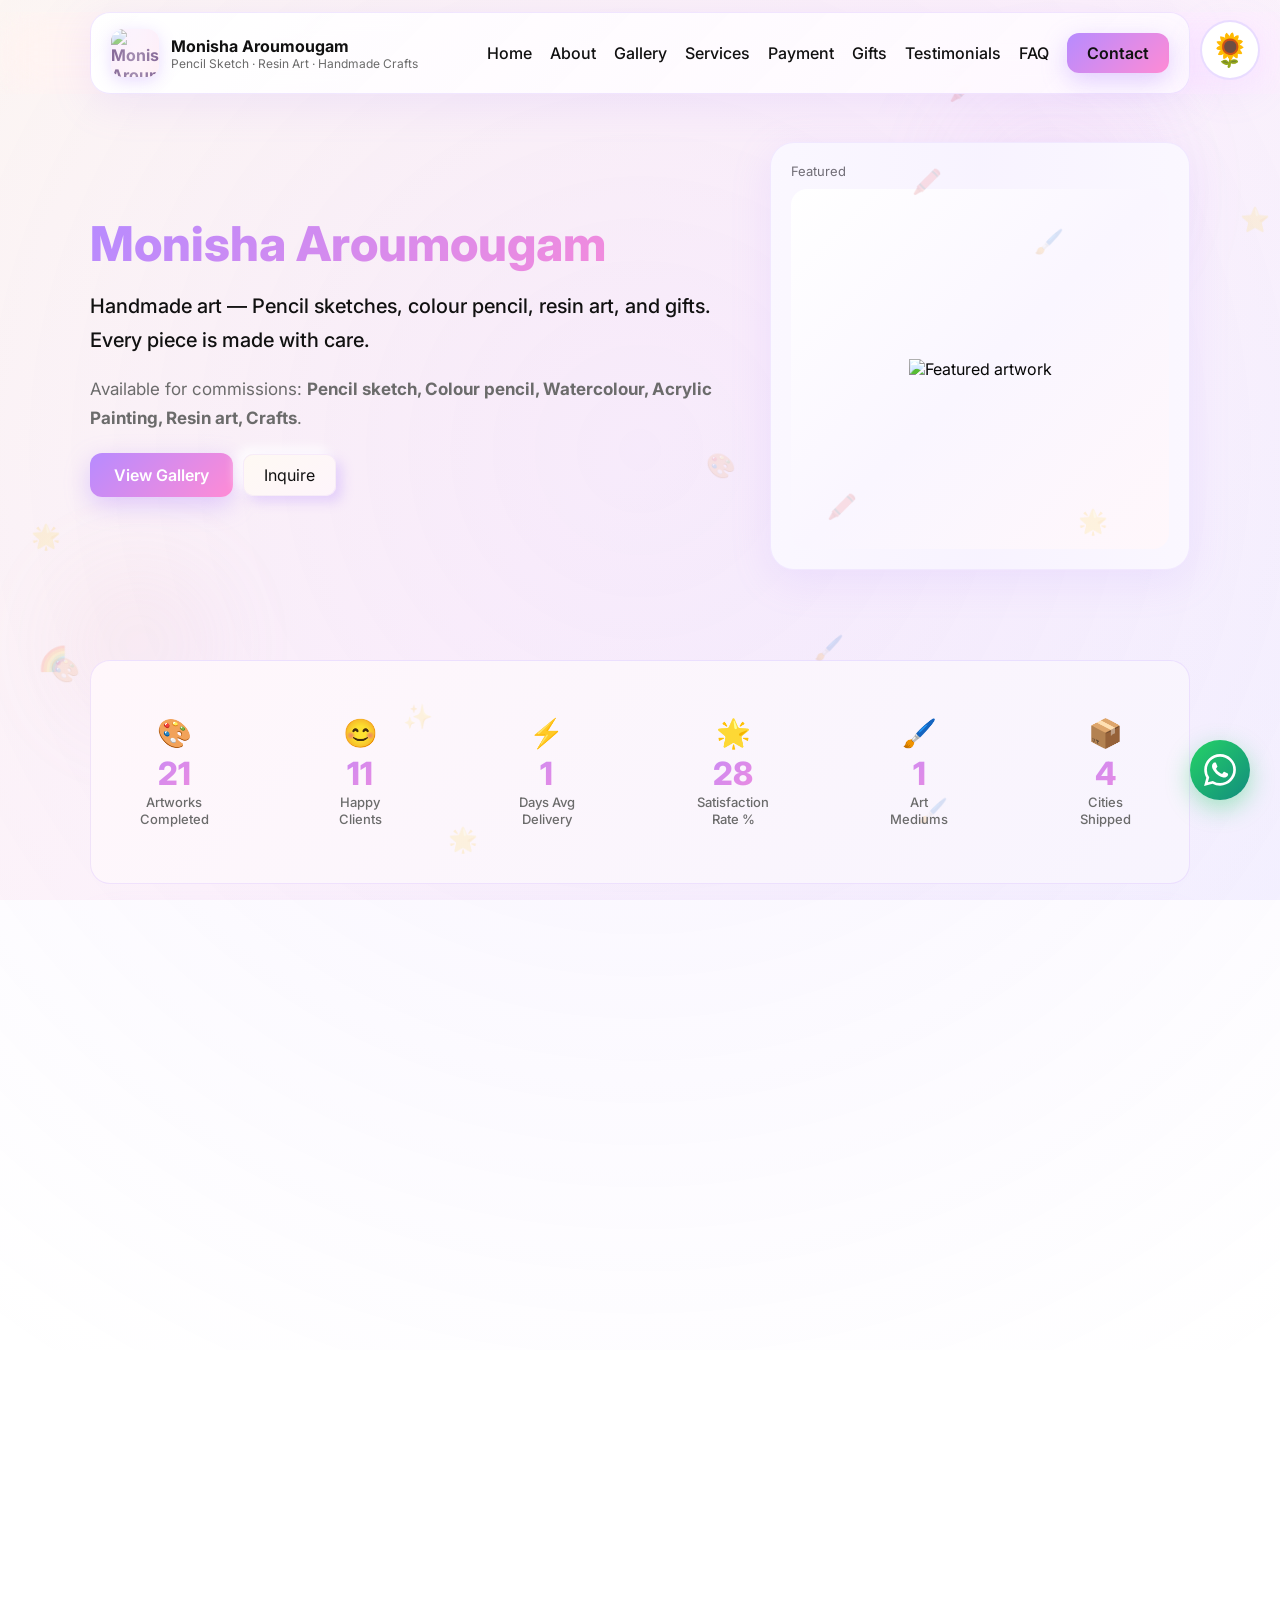
==== commit f0a44cc6: "Update website: pricing, gallery availability, and lightbox improvements" ====
--- a/Artist Web/index.html
+++ b/Artist Web/index.html
@@ -1,660 +1,655 @@
-﻿<!doctype html>
-<html lang="en">
-
-<head>
-  <meta charset="utf-8" />
-  <meta name="viewport" content="width=device-width, initial-scale=1" />
-  <title>Monisha A — Portfolio | Pencil Sketches, Resin Art & Handmade Crafts</title>
-  <meta name="description"
-    content="Portfolio of Monisha Aroumougam — Professional artist specializing in pencil sketches, colour pencil art, resin art, and handmade crafts. Commission-based artwork available." />
-
-  <!-- Favicon -->
-  <link rel="icon" type="image/jpeg" href="DP2.jpg" />
-  <link rel="apple-touch-icon" href="DP2.jpg" />
-  <!-- Open Graph Meta Tags for Social Media -->
-  <meta property="og:title" content="Monisha A — Artist Portfolio" />
-  <meta property="og:description"
-    content="Professional artist specializing in pencil sketches, colour pencil, resin art, and handmade crafts. Available for commissions." />
-  <meta property="og:image" content="Featured-Image.webp" />
-  <meta property="og:url" content="https://moniverse-atelier.vercel.app" />
-  <meta property="og:type" content="website" />
-
-  <!-- Twitter Card Meta Tags -->
-  <meta name="twitter:card" content="summary_large_image" />
-  <meta name="twitter:title" content="Monisha A — Artist Portfolio" />
-  <meta name="twitter:description"
-    content="Professional artist specializing in pencil sketches, colour pencil, resin art, and handmade crafts." />
-  <meta name="twitter:image" content="Featured-Image.webp" />
-
-  <!-- Additional SEO -->
-  <meta name="keywords"
-    content="pencil sketch artist, colour pencil art, resin art, handmade crafts, portrait artist, commission art, Pondicherry artist" />
-  <meta name="author" content="Monisha Aroumougam" />
-  <meta name="theme-color" content="#b78bff" />
-  <link rel="preconnect" href="https://fonts.googleapis.com">
-  <link rel="preconnect" href="https://fonts.gstatic.com" crossorigin>
-  <link href="https://fonts.googleapis.com/css2?family=Inter:wght@400;500;600;700&display=swap" rel="stylesheet">
-  <link rel="stylesheet" href="style.css">
-</head>
-
-<body>
-  <!-- Loading Screen -->
-  <div class="loading-screen">
-    <div class="loader"></div>
-  </div>
-
-  <!-- Dark Mode Toggle -->
-  <button class="theme-toggle" id="themeToggle" aria-label="Toggle dark mode">
-    <span class="sunflower">🌻</span>
-    <span class="owl">🦉</span>
-  </button>
-
-  <!-- Scroll Progress Indicator -->
-  <div class="scroll-progress" id="scrollProgress"></div>
-
-  <!-- Scroll to Top Button -->
-  <button class="scroll-top" id="scrollTop" aria-label="Scroll to top">
-    <svg fill="currentColor" viewBox="0 0 24 24">
-      <path d="M7 14l5-5 5 5z" />
-    </svg>
-  </button>
-
-  <!-- Floating WhatsApp Button -->
-  <a href="https://wa.me/918903539297?text=Hi%20Monisha,%20I'm%20interested%20in%20commissioning%20artwork!"
-    class="whatsapp-float" target="_blank" aria-label="Chat on WhatsApp">
-    <svg viewBox="0 0 24 24">
-      <path
-        d="M17.472 14.382c-.297-.149-1.758-.867-2.03-.967-.273-.099-.471-.148-.67.15-.197.297-.767.966-.94 1.164-.173.199-.347.223-.644.075-.297-.15-1.255-.463-2.39-1.475-.883-.788-1.48-1.761-1.653-2.059-.173-.297-.018-.458.13-.606.134-.133.298-.347.446-.52.149-.174.198-.298.298-.497.099-.198.05-.371-.025-.52-.075-.149-.669-1.612-.916-2.207-.242-.579-.487-.5-.669-.51-.173-.008-.371-.01-.57-.01-.198 0-.52.074-.792.372-.272.297-1.04 1.016-1.04 2.479 0 1.462 1.065 2.875 1.213 3.074.149.198 2.096 3.2 5.077 4.487.709.306 1.262.489 1.694.625.712.227 1.36.195 1.871.118.571-.085 1.758-.719 2.006-1.413.248-.694.248-1.289.173-1.413-.074-.124-.272-.198-.57-.347m-5.421 7.403h-.004a9.87 9.87 0 01-5.031-1.378l-.361-.214-3.741.982.998-3.648-.235-.374a9.86 9.86 0 01-1.51-5.26c.001-5.45 4.436-9.884 9.888-9.884 2.64 0 5.122 1.03 6.988 2.898a9.825 9.825 0 012.893 6.994c-.003 5.45-4.437 9.884-9.885 9.884m8.413-18.297A11.815 11.815 0 0012.05 0C5.495 0 .16 5.335.157 11.892c0 2.096.547 4.142 1.588 5.945L.057 24l6.305-1.654a11.882 11.882 0 005.683 1.448h.005c6.554 0 11.89-5.335 11.893-11.893a11.821 11.821 0 00-3.48-8.413Z" />
-    </svg>
-  </a>
-
-  <header>
-    <div class="container navbar">
-      <div class="logo">
-        <div class="mark">
-          <img src="DP2.jpg" alt="Monisha Aroumougam"
-            style="width:48px;height:48px;border-radius:12px;object-fit:cover;" />
-        </div>
-        <div>
-          <div style="font-weight:700;color:var(--text)">Monisha Aroumougam</div>
-          <div style="font-size:12px;color:var(--muted)">Pencil Sketch · Resin Art · Handmade Crafts</div>
-        </div>
-      </div>
-      <nav>
-        <ul>
-          <li><a href="#home">Home</a></li>
-          <li><a href="#about">About</a></li>
-          <li><a href="#gallery">Gallery</a></li>
-          <li><a href="#services">Services</a></li>
-          <li><a href="#payment-methods">Payment</a></li>
-          <li><a href="#gift-recommendations">Gifts</a></li>
-          <li><a href="#testimonials">Testimonials</a></li>
-          <li><a href="#faq">FAQ</a></li>
-          <li><a href="#contact" class="cta">Contact</a></li>
-        </ul>
-      </nav>
-      <button class="hamburger" aria-label="menu" id="menuBtn">☰</button>
-    </div>
-  </header>
-
-  <!-- Parallax Background Shapes -->
-  <div class="parallax-bg" id="parallaxBg">
-    <div class="parallax-shape shape-1"></div>
-    <div class="parallax-shape shape-2"></div>
-  </div>
-
-  <main class="container">
-    <section id="home" class="hero">
-      <div class="hero-left">
-        <h1>Monisha Aroumougam</h1>
-        <p class="lead">Handmade art — Pencil sketches, colour pencil, resin art, and gifts. Every piece is made with
-          care.</p>
-        <p>Available for commissions: <strong>Pencil sketch, Colour pencil, Resin art, Crafts</strong>.<br>
-          <em>Watercolour and Acrylic paintings are personal / not for commission.</em></p>
-        <div style="margin-top:16px;display:flex;gap:10px;align-items:center;flex-wrap:wrap;">
-          <a href="#gallery" class="cta"
-            style="padding:12px 24px;border-radius:12px;font-weight:600;text-decoration:none;position:relative;z-index:1;">View
-            Gallery</a>
-          <a href="#contact" class="neuro-btn"
-            style="padding:10px 20px;border-radius:10px;color:var(--text);text-decoration:none;position:relative;z-index:1;">Inquire</a>
-        </div>
-      </div>
-
-      <aside class="hero-card float-element">
-        <div style="font-size:13px;color:var(--muted);margin-bottom:10px">Featured</div>
-        <div class="featured sketch-effect" id="featured">
-          <!-- replace with a featured artwork -->
-          <img src="Featured-Image.webp" alt="Featured artwork" loading="lazy" />
-        </div>
-      </aside>
-    </section>
-
-    <!-- Floating Art Particles Background -->
-    <div class="particle-bg" id="particleBg"></div>
-
-    <!-- Stats Section -->
-    <div class="stats-section animated-gradient">
-      <div class="stats-grid">
-        <div class="stat-item">
-          <div class="stat-icon">🎨</div>
-          <div class="stat-number" data-target="75">0</div>
-          <div class="stat-label">Artworks<br>Completed</div>
-        </div>
-        <div class="stat-item">
-          <div class="stat-icon">😊</div>
-          <div class="stat-number" data-target="40">0</div>
-          <div class="stat-label">Happy<br>Clients</div>
-        </div>
-        <div class="stat-item">
-          <div class="stat-icon">⚡</div>
-          <div class="stat-number" data-target="5">0</div>
-          <div class="stat-label">Days Avg<br>Delivery</div>
-        </div>
-        <div class="stat-item">
-          <div class="stat-icon">🌟</div>
-          <div class="stat-number" data-target="100">0</div>
-          <div class="stat-label">Satisfaction<br>Rate %</div>
-        </div>
-        <div class="stat-item">
-          <div class="stat-icon">🖌️</div>
-          <div class="stat-number" data-target="6">0</div>
-          <div class="stat-label">Art<br>Mediums</div>
-        </div>
-        <div class="stat-item">
-          <div class="stat-icon">📦</div>
-          <div class="stat-number" data-target="15">0</div>
-          <div class="stat-label">Cities<br>Shipped</div>
-        </div>
-      </div>
-    </div>
-
-    <!-- Signature Section -->
-    <div class="signature-container" id="signatureSection">
-      <img src="Signature.jpg" alt="Monisha's Signature" class="signature-img" id="signatureImg"
-        onerror="this.style.display='none'" />
-    </div>
-
-    <section id="about" class="glass-card" style="padding: 60px 0; margin: 20px 0; border-radius: 20px;">
-      <h2 class="section-title">About</h2>
-      <div class="about-grid">
-        <div class="about-card glass-card">
-          <p style="margin-top:0">Monisha Aroumougam is an independent artist who creates pencil sketches, colour pencil
-            pieces, resin art and handmade crafts. She enjoys working with texture, subtle colour palettes and sometimes
-            experiments with watercolour & acrylic for personal projects.</p>
-          <p class="lead">She currently does not take commissions for Watercolour and Acrylic Painting.</p>
-          <p style="color:var(--muted)">Location: Pondicherry, India · Languages: English, Tamil</p>
-        </div>
-        <div>
-          <div
-            style="background:linear-gradient(135deg,#fff7fb,#f6f9ff);padding:12px;border-radius:12px;box-shadow:var(--shadow)">
-            <img src="DP2.jpg" alt="Artist photo" style="border-radius:10px;" />
-          </div>
-        </div>
-      </div>
-    </section>
-
-    <section id="gallery">
-      <h2 class="section-title">Gallery</h2>
-      <p class="lead">Click an image to view larger. Use filters to see specific categories.</p>
-
-      <div class="filters" id="filters">
-        <button class="filter-btn active" data-filter="all">All</button>
-        <button class="filter-btn" data-filter="pencil">Pencil Sketch</button>
-        <button class="filter-btn" data-filter="colour">Colour Pencil</button>
-        <button class="filter-btn" data-filter="watercolour">Watercolour (Not for commission)</button>
-        <button class="filter-btn" data-filter="acrylic">Acrylic (Not for commission)</button>
-        <button class="filter-btn" data-filter="resin">Resin Art</button>
-        <button class="filter-btn" data-filter="craft">Handmade Crafts</button>
-      </div>
-
-      <div class="grid" id="galleryGrid">
-        <!-- Example cards - replace src with real images -->
-
-        <div class="card sketch-effect sketch-draw" data-cat="pencil">
-          <img src="Pencil-Image.webp" alt="Pencil sketch 1" loading="lazy" />
-          <div class="meta">
-            <div style="font-weight:600">Pencil Sketch — Portrait</div>
-            <div class="badge">Pencil</div>
-          </div>
-        </div>
-
-        <div class="card sketch-effect sketch-draw" data-cat="colour">
-          <img src="ColorPencil-Image.webp" alt="Colour pencil 1" loading="lazy" />
-          <div class="meta">
-            <div style="font-weight:600">Colour Pencil — Flower study</div>
-            <div class="badge">Colour Pencil</div>
-          </div>
-        </div>
-
-        <div class="card sketch-effect sketch-draw" data-cat="watercolour">
-          <img src="WaterColor-Image.webp" alt="Watercolour 1" loading="lazy" />
-          <div class="meta">
-            <div style="font-weight:600">Watercolour — Study</div>
-            <div class="badge">Watercolour — Personal</div>
-          </div>
-        </div>
-
-        <div class="card" data-cat="acrylic" data-images="Acrylic-Image.webp, acrylic 31.jpeg, arcylic 32.jpeg">
-          <img src="Acrylic-Image.webp" alt="Acrylic 1" loading="lazy" />
-          <div class="meta">
-            <div style="font-weight:600">Acrylic — Experiment</div>
-            <div class="badge">Acrylic — Personal</div>
-          </div>
-        </div>
-
-        <div class="card" data-cat="resin"
-          data-images="ResinArt-Image.webp, ResinArt2-Image.webp, ResinArt3-Image.jpeg">
-          <img src="ResinArt-Image.webp" alt="Resin art preview" loading="lazy" />
-          <div class="meta">
-            <div style="font-weight:600">Resin Coaster — Ocean theme</div>
-            <div class="badge">Resin</div>
-          </div>
-        </div>
-
-
-        <div class="card" data-cat="craft">
-          <img src="Handmade-Image.webp" alt="Handmade card 1" />
-          <div class="meta">
-            <div style="font-weight:600">Handmade Card — Birthday</div>
-            <div class="badge">Craft</div>
-          </div>
-        </div>
-
-      </div>
-
-      <!-- Lightbox -->
-      <div class="lightbox" id="lightbox">
-        <button id="prevBtn" class="lightbox-nav-btn lightbox-prev" aria-label="Previous image">◀</button>
-        <div class="view">
-          <button id="closeLight" class="lightbox-close">✕</button>
-          <img id="lightboxImage" src="" alt="Artwork" />
-        </div>
-        <button id="nextBtn" class="lightbox-nav-btn lightbox-next" aria-label="Next image">▶</button>
-      </div>
-
-
-    </section>
-
-
-    <section id="services">
-      <h2 class="section-title">Pricing & Commissions</h2>
-      <p class="lead">
-        Beginner strategy: affordable rates to build portfolio.<br>
-        Models: by size, by medium, by complexity.<br>
-        <strong>For detailed pricing and custom quotes, DM me on WhatsApp!</strong>
-      </p>
-
-      <div class="services-grid">
-        <div class="service">
-          <h3>Pencil Sketch</h3>
-          <p class="lead">A4 = ₹500 · A3 = ₹1000</p>
-          <p style="font-weight:700">+ ₹500 per extra character/head</p>
-        </div>
-
-        <div class="service">
-          <h3>Colour Pencil</h3>
-          <p class="lead">A4 = ₹1000 · A3 = ₹1800</p>
-          <p style="font-weight:700">+ ₹700 per extra character/head</p>
-        </div>
-
-        <div class="service not-available">
-          <h3>Watercolour</h3>
-          <p class="lead">Personal works — not accepting commissions.</p>
-          <p style="font-weight:700">Not Available</p>
-        </div>
-
-        <div class="service not-available">
-          <h3>Acrylic Painting</h3>
-          <p class="lead">Personal / experimental works — not accepting commissions.</p>
-          <p style="font-weight:700">Not Available</p>
-        </div>
-
-        <div class="service">
-          <h3>Resin Art</h3>
-          <p class="lead">Custom resin pieces — pricing based on size/design.</p>
-          <p style="font-weight:700">Starting ₹150</p>
-        </div>
-
-        <div class="service">
-          <h3>Handmade Crafts</h3>
-          <p class="lead">Cards, small gifts, custom packaging.</p>
-          <p style="font-weight:700">Custom pricing</p>
-        </div>
-
-
-      </div>
-      </div>
-    </section>
-
-    <!-- Instagram Call-to-Action Section -->
-    <section id="instagram" class="instagram-section">
-      <div class="instagram-header">
-        <h2 class="section-title">Follow My Journey</h2>
-        <p class="lead">See my latest artworks and behind-the-scenes on Instagram</p>
-        <a href="https://www.instagram.com/moniverse_atelier?igsh=ODVkd2xha3pjNDhz" target="_blank"
-          class="instagram-handle">
-          <svg width="24" height="24" viewBox="0 0 24 24" fill="white">
-            <path
-              d="M12 2.163c3.204 0 3.584.012 4.85.07 3.252.148 4.771 1.691 4.919 4.919.058 1.265.069 1.645.069 4.849 0 3.205-.012 3.584-.069 4.849-.149 3.225-1.664 4.771-4.919 4.919-1.266.058-1.644.07-4.85.07-3.204 0-3.584-.012-4.849-.07-3.26-.149-4.771-1.699-4.919-4.92-.058-1.265-.07-1.644-.07-4.849 0-3.204.013-3.583.07-4.849.149-3.227 1.664-4.771 4.919-4.919 1.266-.057 1.645-.069 4.849-.069zm0-2.163c-3.259 0-3.667.014-4.947.072-4.358.2-6.78 2.618-6.98 6.98-.059 1.281-.073 1.689-.073 4.948 0 3.259.014 3.668.072 4.948.2 4.358 2.618 6.78 6.98 6.98 1.281.058 1.689.072 4.948.072 3.259 0 3.668-.014 4.948-.072 4.354-.2 6.782-2.618 6.979-6.98.059-1.28.073-1.689.073-4.948 0-3.259-.014-3.667-.072-4.947-.196-4.354-2.617-6.78-6.979-6.98-1.281-.059-1.69-.073-4.949-.073zm0 5.838c-3.403 0-6.162 2.759-6.162 6.162s2.759 6.163 6.162 6.163 6.162-2.759 6.162-6.163c0-3.403-2.759-6.162-6.162-6.162zm0 10.162c-2.209 0-4-1.79-4-4 0-2.209 1.791-4 4-4s4 1.791 4 4c0 2.21-1.791 4-4 4zm6.406-11.845c-.796 0-1.441.645-1.441 1.44s.645 1.44 1.441 1.44c.795 0 1.439-.645 1.439-1.44s-.644-1.44-1.439-1.44z" />
-          </svg>
-          @moniverse_atelier
-        </a>
-      </div>
-    </section>
-
-    <!-- Testimonials Section -->
-    <section id="testimonials">
-      <h2 class="section-title">Client Testimonials</h2>
-      <p class="lead">What my clients say about their commissioned artwork</p>
-
-      <div class="testimonials-wrapper">
-        <div class="testimonials-grid" id="testimonialsGrid">
-          <div class="testimonial">
-            <p class="testimonial-text">"Monisha created a beautiful pencil sketch of my family. The attention to detail
-              was incredible and she captured everyone's expressions perfectly. Highly recommended!"</p>
-            <div class="testimonial-author">
-              <img src="https://ui-avatars.com/api/?name=Priya+Kumar&background=b78bff&color=fff" alt="Priya Kumar" />
-              <div class="testimonial-author-info">
-                <div class="testimonial-name">Priya Kumar</div>
-                <div class="testimonial-role">Family Portrait Client</div>
-                <div class="testimonial-stars">★★★★★</div>
-              </div>
-            </div>
-          </div>
-
-          <div class="testimonial">
-            <p class="testimonial-text">"The resin coasters I ordered are absolutely stunning! They look even better in
-              person. Perfect gift for my friend's housewarming. Will definitely order again."</p>
-            <div class="testimonial-author">
-              <img src="https://ui-avatars.com/api/?name=Ragul+Raj&background=ff8bd5&color=fff" alt="Rahul Sharma" />
-              <div class="testimonial-author-info">
-                <div class="testimonial-name">Ragul Raj</div>
-                <div class="testimonial-role">Resin Art Client</div>
-                <div class="testimonial-stars">★★★★★</div>
-              </div>
-            </div>
-          </div>
-
-          <div class="testimonial">
-            <p class="testimonial-text">"I commissioned a pencil portrait of my Pencil Sketch and I'm blown away by the
-              result. Monisha is incredibly talented and professional. Worth every rupee!"</p>
-            <div class="testimonial-author">
-              <img src="https://ui-avatars.com/api/?name=Christy&background=ffb86b&color=fff" alt="Anjali Reddy" />
-              <div class="testimonial-author-info">
-                <div class="testimonial-name">Christy</div>
-                <div class="testimonial-role">Pencil Portrait Client</div>
-                <div class="testimonial-stars">★★★★★</div>
-              </div>
-            </div>
-          </div>
-
-          <div class="testimonial">
-            <p class="testimonial-text">"Ordered a custom handmade birthday card and it exceeded all expectations! The
-              craftsmanship and attention to detail were amazing. My friend loved it!"</p>
-            <div class="testimonial-author">
-              <img src="https://ui-avatars.com/api/?name=Leo+Das&background=b78bff&color=fff" alt="Leo Das" />
-              <div class="testimonial-author-info">
-                <div class="testimonial-name">Leo Das</div>
-                <div class="testimonial-role">Handmade Craft Client</div>
-                <div class="testimonial-stars">★★★★★</div>
-              </div>
-            </div>
-          </div>
-
-          <div class="testimonial">
-            <p class="testimonial-text">"Got a pencil sketch of my parents as an anniversary gift. The level of detail
-              and emotion captured in the artwork was phenomenal. Highly professional service!"</p>
-            <div class="testimonial-author">
-              <img src="https://ui-avatars.com/api/?name=Barath&background=ff8bd5&color=fff" alt="Barath" />
-              <div class="testimonial-author-info">
-                <div class="testimonial-name">Barath</div>
-                <div class="testimonial-role">Pencil Sketch Client</div>
-                <div class="testimonial-stars">★★★★★</div>
-              </div>
-            </div>
-          </div>
-        </div>
-
-        <!-- Testimonial Navigation Dots -->
-        <div class="testimonial-nav" id="testimonialNav"></div>
-    </section>
-
-    <!-- FAQ Section -->
-    <section id="faq">
-      <h2 class="section-title">Frequently Asked Questions</h2>
-      <p class="lead">Common questions about commissions, pricing, and process</p>
-
-      <div class="faq-container">
-        <div class="faq-item">
-          <button class="faq-question">
-            <span>How long does it take to complete a commission?</span>
-            <span class="faq-icon">▼</span>
-          </button>
-          <div class="faq-answer">
-            <p>Typically, pencil sketches take 3-5 days, colour pencil works take 5-7 days, and resin art takes 7-10
-              days depending on complexity. Rush orders may be available for an additional fee.</p>
-          </div>
-        </div>
-
-        <div class="faq-item">
-          <button class="faq-question">
-            <span>What do I need to provide for a portrait commission?</span>
-            <span class="faq-icon">▼</span>
-          </button>
-          <div class="faq-answer">
-            <p>Please provide high-quality reference photos (clear, well-lit, and high resolution). Multiple angles are
-              helpful. Let me know the size you want (A4 or A3) and any specific details or preferences.</p>
-          </div>
-        </div>
-
-        <div class="faq-item">
-          <button class="faq-question">
-            <span>Do you ship artwork, or is it pickup only?</span>
-            <span class="faq-icon">▼</span>
-          </button>
-          <div class="faq-answer">
-            <p>I offer both options! Local pickup is available in Pondicherry. For shipping, I carefully package all
-              artwork and ship via reliable courier services. Shipping costs are calculated based on location and size.
-            </p>
-          </div>
-        </div>
-
-        <div class="faq-item">
-          <button class="faq-question">
-            <span>What is your payment process?</span>
-            <span class="faq-icon">▼</span>
-          </button>
-          <div class="faq-answer">
-            <p>I require 50% advance payment to start the commission, and the remaining 50% upon completion before
-              shipping/delivery. Payments can be made via UPI, bank transfer, or other digital payment methods.</p>
-          </div>
-        </div>
-
-        <div class="faq-item">
-          <button class="faq-question">
-            <span>Can I request revisions?</span>
-            <span class="faq-icon">▼</span>
-          </button>
-          <div class="faq-answer">
-            <p>Yes! I provide progress updates and allow minor revisions during the sketching phase. Major changes after
-              completion may incur additional charges. Clear communication upfront helps ensure you get exactly what you
-              want.</p>
-          </div>
-        </div>
-
-        <div class="faq-item">
-          <button class="faq-question">
-            <span>Do you accept commissions for watercolour or acrylic paintings?</span>
-            <span class="faq-icon">▼</span>
-          </button>
-          <div class="faq-answer">
-            <p>Currently, I'm not accepting commissions for watercolour or acrylic paintings as these are
-              personal/experimental projects. However, I'm happy to create pencil sketches, colour pencil art, resin
-              pieces, or handmade crafts for you!</p>
-          </div>
-        </div>
-      </div>
-    </section>
-
-    <!-- Payment Methods Section -->
-    <section id="payment-methods">
-      <h2 class="section-title">Payment Methods</h2>
-      <p class="lead">Flexible payment options for your convenience</p>
-
-      <div class="payment-grid">
-        <div class="payment-card">
-          <div class="payment-icon">📱</div>
-          <h3>UPI</h3>
-          <p>Quick and secure digital payment via UPI apps</p>
-        </div>
-
-        <div class="payment-card">
-          <div class="payment-icon">🏦</div>
-          <h3>Bank Transfer</h3>
-          <p>Direct bank account transfer for larger orders</p>
-        </div>
-
-        <div class="payment-card">
-          <div class="payment-icon">💳</div>
-          <h3>Google Pay</h3>
-          <p>Easy payments through Google Pay app</p>
-        </div>
-
-        <div class="payment-card">
-          <div class="payment-icon">💰</div>
-          <h3>Cash on Delivery</h3>
-          <p>Local pickup in Pondicherry with cash payment</p>
-        </div>
-      </div>
-
-      <p class="lead" style="text-align: center; margin-top: 30px; font-size: 16px;">
-        50% advance payment required to start your commission · Remaining 50% upon completion
-      </p>
-    </section>
-
-    <!-- Gift Recommendations Section -->
-    <section id="gift-recommendations">
-      <h2 class="section-title">Perfect Gift Ideas</h2>
-      <p class="lead">Custom packages for every occasion</p>
-
-      <div class="gift-grid">
-        <div class="gift-card">
-          <div class="gift-emoji">🎂</div>
-          <h3>Birthday Surprise</h3>
-          <p class="gift-desc">Custom portrait or sketch of the birthday person</p>
-          <ul class="gift-features">
-            <li>Pencil or colour pencil portrait</li>
-            <li>A4 size with custom frame</li>
-            <li>Ready in 5-7 days</li>
-          </ul>
-        </div>
-
-        <div class="gift-card">
-          <div class="gift-emoji">💍</div>
-          <h3>Anniversary Gift</h3>
-          <p class="gift-desc">Romantic couple portrait or custom resin piece</p>
-          <ul class="gift-features">
-            <li>Couple portrait sketch</li>
-            <li>Custom resin keepsake</li>
-            <li>Personalized packaging</li>
-          </ul>
-        </div>
-
-        <div class="gift-card">
-          <div class="gift-emoji">🐾</div>
-          <h3>Pet Portrait</h3>
-          <p class="gift-desc">Immortalize your beloved pet</p>
-          <ul class="gift-features">
-            <li>Detailed pet sketch or portrait</li>
-            <li>Various sizes available</li>
-            <li>Perfect for pet lovers</li>
-          </ul>
-        </div>
-
-        <div class="gift-card">
-          <div class="gift-emoji">🏠</div>
-          <h3>Housewarming Gift</h3>
-          <p class="gift-desc">Beautiful resin coasters or custom wall art</p>
-          <ul class="gift-features">
-            <li>Custom resin coasters set</li>
-            <li>Matching wall art</li>
-            <li>Modern home décor style</li>
-          </ul>
-        </div>
-      </div>
-
-      <div style="text-align: center; margin-top: 40px;">
-        <p class="lead">Have a unique gift idea in mind? <strong>DM me on WhatsApp</strong> for a personalized quote!
-        </p>
-      </div>
-    </section>
-
-    <section id="contact">
-      <h2 class="section-title">Contact</h2>
-      <p class="lead">Send an inquiry — we'll reply via email or WhatsApp.</p>
-
-      <div id="contactGrid" style="display:grid;grid-template-columns:1fr 360px;gap:18px;align-items:start">
-        <!-- Formspree form -->
-        <form id="contactForm" class="about-card">
-          <input type="text" name="name" id="name" placeholder="Your name" autocomplete="name" required />
-          <input type="email" name="email" id="email" placeholder="Your email" autocomplete="email" required />
-          <textarea name="message" id="message" rows="6" placeholder="Message (include what you'd like commissioned)"
-            autocomplete="off" required></textarea>
-          <div style="display:flex;gap:8px;align-items:center">
-            <button type="submit">Send Inquiry</button>
-            <div style="color:var(--muted);font-size:13px">
-              Or email: <a href="mailto:monissketchbook@gmail.com">monissketchbook@gmail.com</a>
-            </div>
-          </div>
-          <div id="formMsg" style="margin-top:8px;color:green;display:none"></div>
-        </form>
-
-
-        <div class="about-card">
-          <h4 style="margin-top:0">Social</h4>
-          <p class="lead">Connect with me on:</p>
-          <div class="social-links">
-            <!-- Instagram -->
-            <a href="https://www.instagram.com/moniverse_atelier?igsh=ODVkd2xha3pjNDhz" target="_blank"
-              aria-label="Instagram" class="social instagram">
-              <img src="https://cdn-icons-png.flaticon.com/512/2111/2111463.png" alt="Instagram" />
-            </a>
-
-            <!-- WhatsApp -->
-            <a href="https://wa.me/918903539297" target="_blank" aria-label="WhatsApp" class="social whatsapp">
-              <img src="https://cdn-icons-png.flaticon.com/512/2111/2111728.png" alt="WhatsApp" />
-            </a>
-
-            <!-- Email -->
-            <a href="mailto:monissketchbook@gmail.com?subject=Commission%20Inquiry&body=Hi%20Monisha,%0D%0A%0D%0AI%20would%20like%20to%20commission%20a%20sketch.%20Please%20let%20me%20know%20the%20details.%0D%0A%0D%0AThanks!"
-              aria-label="Email" class="social mail">
-              <img src="https://cdn-icons-png.flaticon.com/512/732/732200.png" alt="Email" />
-            </a>
-          </div>
-
-        </div>
-      </div>
-
-    </section>
-
-  </main>
-
-  <footer class="container">
-    <div style="display:flex;justify-content:space-between;align-items:center;flex-wrap:wrap;gap:16px"
-      class="footer-content">
-      <div class="copyright-text">
-        <span id="year"></span> <a href="https://www.linkedin.com/in/monisha-aroumougam-79ab1b31b" target="_blank"
-          rel="noopener noreferrer" class="artist-name" style="text-decoration: none; cursor: pointer;">Monisha
-          Aroumougam</a>. All rights reserved.
-      </div>
-      <a href="https://www.linkedin.com/in/mappillai-meeran-a-5ba0a128a" target="_blank" class="developer-credit"
-        style="text-decoration: none;">Built by Mappillai Meeran.dev</a>
-    </div>
-  </footer>
-
-  <script src="script.js"></script>
-
-
-</body>
-
+﻿<!doctype html>
+<html lang="en">
+
+<head>
+  <meta charset="utf-8" />
+  <meta name="viewport" content="width=device-width, initial-scale=1" />
+  <title>Monisha A — Portfolio | Pencil Sketches, Resin Art & Handmade Crafts</title>
+  <meta name="description"
+    content="Portfolio of Monisha Aroumougam — Professional artist specializing in pencil sketches, colour pencil art, resin art, and handmade crafts. Commission-based artwork available." />
+
+  <!-- Favicon -->
+  <link rel="icon" type="image/jpeg" href="DP2.jpg" />
+  <link rel="apple-touch-icon" href="DP2.jpg" />
+  <!-- Open Graph Meta Tags for Social Media -->
+  <meta property="og:title" content="Monisha A — Artist Portfolio" />
+  <meta property="og:description"
+    content="Professional artist specializing in pencil sketches, colour pencil, resin art, and handmade crafts. Available for commissions." />
+  <meta property="og:image" content="Featured-Image.webp" />
+  <meta property="og:url" content="https://moniverse-atelier.vercel.app" />
+  <meta property="og:type" content="website" />
+
+  <!-- Twitter Card Meta Tags -->
+  <meta name="twitter:card" content="summary_large_image" />
+  <meta name="twitter:title" content="Monisha A — Artist Portfolio" />
+  <meta name="twitter:description"
+    content="Professional artist specializing in pencil sketches, colour pencil, resin art, and handmade crafts." />
+  <meta name="twitter:image" content="Featured-Image.webp" />
+
+  <!-- Additional SEO -->
+  <meta name="keywords"
+    content="pencil sketch artist, colour pencil art, resin art, handmade crafts, portrait artist, commission art, Pondicherry artist" />
+  <meta name="author" content="Monisha Aroumougam" />
+  <meta name="theme-color" content="#b78bff" />
+  <link rel="preconnect" href="https://fonts.googleapis.com">
+  <link rel="preconnect" href="https://fonts.gstatic.com" crossorigin>
+  <link href="https://fonts.googleapis.com/css2?family=Inter:wght@400;500;600;700&display=swap" rel="stylesheet">
+  <link rel="stylesheet" href="style.css">
+</head>
+
+<body>
+  <!-- Loading Screen -->
+  <div class="loading-screen">
+    <div class="loader"></div>
+  </div>
+
+  <!-- Dark Mode Toggle -->
+  <button class="theme-toggle" id="themeToggle" aria-label="Toggle dark mode">
+    <span class="sunflower">🌻</span>
+    <span class="owl">🦉</span>
+  </button>
+
+  <!-- Scroll Progress Indicator -->
+  <div class="scroll-progress" id="scrollProgress"></div>
+
+  <!-- Scroll to Top Button -->
+  <button class="scroll-top" id="scrollTop" aria-label="Scroll to top">
+    <svg fill="currentColor" viewBox="0 0 24 24">
+      <path d="M7 14l5-5 5 5z" />
+    </svg>
+  </button>
+
+  <!-- Floating WhatsApp Button -->
+  <a href="https://wa.me/918903539297?text=Hi%20Monisha,%20I'm%20interested%20in%20commissioning%20artwork!"
+    class="whatsapp-float" target="_blank" aria-label="Chat on WhatsApp">
+    <svg viewBox="0 0 24 24">
+      <path
+        d="M17.472 14.382c-.297-.149-1.758-.867-2.03-.967-.273-.099-.471-.148-.67.15-.197.297-.767.966-.94 1.164-.173.199-.347.223-.644.075-.297-.15-1.255-.463-2.39-1.475-.883-.788-1.48-1.761-1.653-2.059-.173-.297-.018-.458.13-.606.134-.133.298-.347.446-.52.149-.174.198-.298.298-.497.099-.198.05-.371-.025-.52-.075-.149-.669-1.612-.916-2.207-.242-.579-.487-.5-.669-.51-.173-.008-.371-.01-.57-.01-.198 0-.52.074-.792.372-.272.297-1.04 1.016-1.04 2.479 0 1.462 1.065 2.875 1.213 3.074.149.198 2.096 3.2 5.077 4.487.709.306 1.262.489 1.694.625.712.227 1.36.195 1.871.118.571-.085 1.758-.719 2.006-1.413.248-.694.248-1.289.173-1.413-.074-.124-.272-.198-.57-.347m-5.421 7.403h-.004a9.87 9.87 0 01-5.031-1.378l-.361-.214-3.741.982.998-3.648-.235-.374a9.86 9.86 0 01-1.51-5.26c.001-5.45 4.436-9.884 9.888-9.884 2.64 0 5.122 1.03 6.988 2.898a9.825 9.825 0 012.893 6.994c-.003 5.45-4.437 9.884-9.885 9.884m8.413-18.297A11.815 11.815 0 0012.05 0C5.495 0 .16 5.335.157 11.892c0 2.096.547 4.142 1.588 5.945L.057 24l6.305-1.654a11.882 11.882 0 005.683 1.448h.005c6.554 0 11.89-5.335 11.893-11.893a11.821 11.821 0 00-3.48-8.413Z" />
+    </svg>
+  </a>
+
+  <header>
+    <div class="container navbar">
+      <div class="logo">
+        <div class="mark">
+          <img src="DP2.jpg" alt="Monisha Aroumougam"
+            style="width:48px;height:48px;border-radius:12px;object-fit:cover;" />
+        </div>
+        <div>
+          <div style="font-weight:700;color:var(--text)">Monisha Aroumougam</div>
+          <div style="font-size:12px;color:var(--muted)">Pencil Sketch · Resin Art · Handmade Crafts</div>
+        </div>
+      </div>
+      <nav>
+        <ul>
+          <li><a href="#home">Home</a></li>
+          <li><a href="#about">About</a></li>
+          <li><a href="#gallery">Gallery</a></li>
+          <li><a href="#services">Services</a></li>
+          <li><a href="#payment-methods">Payment</a></li>
+          <li><a href="#gift-recommendations">Gifts</a></li>
+          <li><a href="#testimonials">Testimonials</a></li>
+          <li><a href="#faq">FAQ</a></li>
+          <li><a href="#contact" class="cta">Contact</a></li>
+        </ul>
+      </nav>
+      <button class="hamburger" aria-label="menu" id="menuBtn">☰</button>
+    </div>
+  </header>
+
+  <!-- Parallax Background Shapes -->
+  <div class="parallax-bg" id="parallaxBg">
+    <div class="parallax-shape shape-1"></div>
+    <div class="parallax-shape shape-2"></div>
+  </div>
+
+  <main class="container">
+    <section id="home" class="hero">
+      <div class="hero-left">
+        <h1>Monisha Aroumougam</h1>
+        <p class="lead">Handmade art — Pencil sketches, colour pencil, resin art, and gifts. Every piece is made with
+          care.</p>
+        <p>Available for commissions: <strong>Pencil sketch, Colour pencil, Watercolour, Acrylic Painting, Resin art,
+            Crafts</strong>.</p>
+        <div style="margin-top:16px;display:flex;gap:10px;align-items:center;flex-wrap:wrap;">
+          <a href="#gallery" class="cta"
+            style="padding:12px 24px;border-radius:12px;font-weight:600;text-decoration:none;position:relative;z-index:1;">View
+            Gallery</a>
+          <a href="#contact" class="neuro-btn"
+            style="padding:10px 20px;border-radius:10px;color:var(--text);text-decoration:none;position:relative;z-index:1;">Inquire</a>
+        </div>
+      </div>
+
+      <aside class="hero-card float-element">
+        <div style="font-size:13px;color:var(--muted);margin-bottom:10px">Featured</div>
+        <div class="featured sketch-effect" id="featured">
+          <!-- replace with a featured artwork -->
+          <img src="Featured-Image.webp" alt="Featured artwork" loading="lazy" />
+        </div>
+      </aside>
+    </section>
+
+    <!-- Floating Art Particles Background -->
+    <div class="particle-bg" id="particleBg"></div>
+
+    <!-- Stats Section -->
+    <div class="stats-section animated-gradient">
+      <div class="stats-grid">
+        <div class="stat-item">
+          <div class="stat-icon">🎨</div>
+          <div class="stat-number" data-target="75">0</div>
+          <div class="stat-label">Artworks<br>Completed</div>
+        </div>
+        <div class="stat-item">
+          <div class="stat-icon">😊</div>
+          <div class="stat-number" data-target="40">0</div>
+          <div class="stat-label">Happy<br>Clients</div>
+        </div>
+        <div class="stat-item">
+          <div class="stat-icon">⚡</div>
+          <div class="stat-number" data-target="5">0</div>
+          <div class="stat-label">Days Avg<br>Delivery</div>
+        </div>
+        <div class="stat-item">
+          <div class="stat-icon">🌟</div>
+          <div class="stat-number" data-target="100">0</div>
+          <div class="stat-label">Satisfaction<br>Rate %</div>
+        </div>
+        <div class="stat-item">
+          <div class="stat-icon">🖌️</div>
+          <div class="stat-number" data-target="6">0</div>
+          <div class="stat-label">Art<br>Mediums</div>
+        </div>
+        <div class="stat-item">
+          <div class="stat-icon">📦</div>
+          <div class="stat-number" data-target="15">0</div>
+          <div class="stat-label">Cities<br>Shipped</div>
+        </div>
+      </div>
+    </div>
+
+
+
+    <section id="about" class="glass-card" style="padding: 60px 0; margin: 20px 0; border-radius: 20px;">
+      <h2 class="section-title">About</h2>
+      <div class="about-grid">
+        <div class="about-card glass-card">
+          <p style="margin-top:0">Monisha Aroumougam is an independent artist who creates pencil sketches, colour pencil
+            pieces, resin art and handmade crafts. She enjoys working with texture, subtle colour palettes and sometimes
+            experiments with watercolour & acrylic for personal projects.</p>
+          <p class="lead">Open for commissions in all mediums including Watercolour and Acrylics.</p>
+          <p style="color:var(--muted)">Location: Pondicherry, India · Languages: English, Tamil</p>
+        </div>
+        <div>
+          <div
+            style="background:linear-gradient(135deg,#fff7fb,#f6f9ff);padding:12px;border-radius:12px;box-shadow:var(--shadow)">
+            <img src="DP2.jpg" alt="Artist photo" style="border-radius:10px;" />
+          </div>
+        </div>
+      </div>
+    </section>
+
+    <section id="gallery">
+      <h2 class="section-title">Gallery</h2>
+      <p class="lead">Click an image to view larger. Use filters to see specific categories.</p>
+
+      <div class="filters" id="filters">
+        <button class="filter-btn active" data-filter="all">All</button>
+        <button class="filter-btn" data-filter="pencil">Pencil Sketch</button>
+        <button class="filter-btn" data-filter="colour">Colour Pencil</button>
+        <button class="filter-btn" data-filter="watercolour">Watercolour</button>
+        <button class="filter-btn" data-filter="acrylic">Acrylic Painting</button>
+        <button class="filter-btn" data-filter="resin">Resin Art</button>
+        <button class="filter-btn" data-filter="craft">Handmade Crafts</button>
+      </div>
+
+      <div class="grid" id="galleryGrid">
+        <!-- Example cards - replace src with real images -->
+
+        <div class="card sketch-effect sketch-draw" data-cat="pencil">
+          <img src="Pencil-Image.webp" alt="Pencil sketch 1" loading="lazy" />
+          <div class="meta">
+            <div style="font-weight:600">Pencil Sketch — Portrait</div>
+            <div class="badge">Pencil</div>
+          </div>
+        </div>
+
+        <div class="card sketch-effect sketch-draw" data-cat="colour">
+          <img src="ColorPencil-Image.webp" alt="Colour pencil 1" loading="lazy" />
+          <div class="meta">
+            <div style="font-weight:600">Colour Pencil — Flower study</div>
+            <div class="badge">Colour Pencil</div>
+          </div>
+        </div>
+
+        <div class="card sketch-effect sketch-draw" data-cat="watercolour"
+          data-images="WaterColor2-Image.jpeg, WaterColor-Image.webp">
+          <img src="WaterColor2-Image.jpeg" alt="Watercolour 1" loading="lazy" />
+          <div class="meta">
+            <div style="font-weight:600">Watercolour — Commission</div>
+            <div class="badge">Watercolour</div>
+          </div>
+        </div>
+
+        <div class="card" data-cat="acrylic" data-images="Acrylic-Image.webp, acrylic 31.jpeg, arcylic 32.jpeg">
+          <img src="Acrylic-Image.webp" alt="Acrylic 1" loading="lazy" />
+          <div class="meta">
+            <div style="font-weight:600">Acrylic — Experiment</div>
+            <div class="badge">Acrylic Painting</div>
+          </div>
+        </div>
+
+        <div class="card" data-cat="resin" data-images="ResinArt-Image.webp, ResinArt3-Image.jpeg">
+          <img src="ResinArt-Image.webp" alt="Resin art preview" loading="lazy" />
+          <div class="meta">
+            <div style="font-weight:600">Resin Coaster — Ocean theme</div>
+            <div class="badge">Resin</div>
+          </div>
+        </div>
+
+
+        <div class="card" data-cat="craft">
+          <img src="Handmade-Image.webp" alt="Handmade card 1" />
+          <div class="meta">
+            <div style="font-weight:600">Handmade Card — Birthday</div>
+            <div class="badge">Craft</div>
+          </div>
+        </div>
+
+      </div>
+
+      <!-- Lightbox -->
+      <div class="lightbox" id="lightbox">
+        <button id="prevBtn" class="lightbox-nav-btn lightbox-prev" aria-label="Previous image">◀</button>
+        <div class="view">
+          <button id="closeLight" class="lightbox-close">✕</button>
+          <img id="lightboxImage" src="" alt="Artwork" />
+        </div>
+        <button id="nextBtn" class="lightbox-nav-btn lightbox-next" aria-label="Next image">▶</button>
+      </div>
+
+
+    </section>
+
+
+    <section id="services">
+      <h2 class="section-title">Pricing & Commissions</h2>
+      <p class="lead">
+        Beginner strategy: affordable rates to build portfolio.<br>
+        Models: by size, by medium, by complexity.<br>
+        <strong>For detailed pricing and custom quotes, DM me on WhatsApp!</strong>
+      </p>
+
+      <div class="services-grid">
+        <div class="service">
+          <h3>Pencil Sketch</h3>
+          <p class="lead">Starting Price: ₹1000</p>
+          <p style="font-weight:700">Custom Pricing</p>
+        </div>
+
+        <div class="service">
+          <h3>Colour Pencil</h3>
+          <p class="lead">Starting Price: ₹2000</p>
+          <p style="font-weight:700">Custom Pricing</p>
+        </div>
+
+        <div class="service">
+          <h3>Watercolour</h3>
+          <p class="lead">Starting Price: ₹1500</p>
+          <p style="font-weight:700">Custom Pricing</p>
+        </div>
+
+        <div class="service">
+          <h3>Acrylic Painting</h3>
+          <p class="lead">Custom canvas paintings available.</p>
+          <p style="font-weight:700">Custom Pricing</p>
+        </div>
+
+        <div class="service">
+          <h3>Resin Art</h3>
+          <p class="lead">Custom resin pieces — pricing based on size/design.</p>
+          <p style="font-weight:700">Starting ₹150</p>
+        </div>
+
+        <div class="service">
+          <h3>Handmade Crafts</h3>
+          <p class="lead">Cards, small gifts, custom packaging.</p>
+          <p style="font-weight:700">Custom pricing</p>
+        </div>
+
+
+      </div>
+      </div>
+    </section>
+
+    <!-- Instagram Call-to-Action Section -->
+    <section id="instagram" class="instagram-section">
+      <div class="instagram-header">
+        <h2 class="section-title">Follow My Journey</h2>
+        <p class="lead">See my latest artworks and behind-the-scenes on Instagram</p>
+        <a href="https://www.instagram.com/moniverse_atelier?igsh=ODVkd2xha3pjNDhz" target="_blank"
+          class="instagram-handle">
+          <svg width="24" height="24" viewBox="0 0 24 24" fill="white">
+            <path
+              d="M12 2.163c3.204 0 3.584.012 4.85.07 3.252.148 4.771 1.691 4.919 4.919.058 1.265.069 1.645.069 4.849 0 3.205-.012 3.584-.069 4.849-.149 3.225-1.664 4.771-4.919 4.919-1.266.058-1.644.07-4.85.07-3.204 0-3.584-.012-4.849-.07-3.26-.149-4.771-1.699-4.919-4.92-.058-1.265-.07-1.644-.07-4.849 0-3.204.013-3.583.07-4.849.149-3.227 1.664-4.771 4.919-4.919 1.266-.057 1.645-.069 4.849-.069zm0-2.163c-3.259 0-3.667.014-4.947.072-4.358.2-6.78 2.618-6.98 6.98-.059 1.281-.073 1.689-.073 4.948 0 3.259.014 3.668.072 4.948.2 4.358 2.618 6.78 6.98 6.98 1.281.058 1.689.072 4.948.072 3.259 0 3.668-.014 4.948-.072 4.354-.2 6.782-2.618 6.979-6.98.059-1.28.073-1.689.073-4.948 0-3.259-.014-3.667-.072-4.947-.196-4.354-2.617-6.78-6.979-6.98-1.281-.059-1.69-.073-4.949-.073zm0 5.838c-3.403 0-6.162 2.759-6.162 6.162s2.759 6.163 6.162 6.163 6.162-2.759 6.162-6.163c0-3.403-2.759-6.162-6.162-6.162zm0 10.162c-2.209 0-4-1.79-4-4 0-2.209 1.791-4 4-4s4 1.791 4 4c0 2.21-1.791 4-4 4zm6.406-11.845c-.796 0-1.441.645-1.441 1.44s.645 1.44 1.441 1.44c.795 0 1.439-.645 1.439-1.44s-.644-1.44-1.439-1.44z" />
+          </svg>
+          @moniverse_atelier
+        </a>
+      </div>
+    </section>
+
+    <!-- Testimonials Section -->
+    <section id="testimonials">
+      <h2 class="section-title">Client Testimonials</h2>
+      <p class="lead">What my clients say about their commissioned artwork</p>
+
+      <div class="testimonials-wrapper">
+        <div class="testimonials-grid" id="testimonialsGrid">
+          <div class="testimonial">
+            <p class="testimonial-text">"Monisha created a beautiful pencil sketch of my family. The attention to detail
+              was incredible and she captured everyone's expressions perfectly. Highly recommended!"</p>
+            <div class="testimonial-author">
+              <img src="https://ui-avatars.com/api/?name=Priya+Kumar&background=b78bff&color=fff" alt="Priya Kumar" />
+              <div class="testimonial-author-info">
+                <div class="testimonial-name">Priya Kumar</div>
+                <div class="testimonial-role">Family Portrait Client</div>
+                <div class="testimonial-stars">★★★★★</div>
+              </div>
+            </div>
+          </div>
+
+          <div class="testimonial">
+            <p class="testimonial-text">"The resin coasters I ordered are absolutely stunning! They look even better in
+              person. Perfect gift for my friend's housewarming. Will definitely order again."</p>
+            <div class="testimonial-author">
+              <img src="https://ui-avatars.com/api/?name=Ragul+Raj&background=ff8bd5&color=fff" alt="Rahul Sharma" />
+              <div class="testimonial-author-info">
+                <div class="testimonial-name">Ragul Raj</div>
+                <div class="testimonial-role">Resin Art Client</div>
+                <div class="testimonial-stars">★★★★★</div>
+              </div>
+            </div>
+          </div>
+
+          <div class="testimonial">
+            <p class="testimonial-text">"I commissioned a pencil portrait of my Pencil Sketch and I'm blown away by the
+              result. Monisha is incredibly talented and professional. Worth every rupee!"</p>
+            <div class="testimonial-author">
+              <img src="https://ui-avatars.com/api/?name=Christy&background=ffb86b&color=fff" alt="Anjali Reddy" />
+              <div class="testimonial-author-info">
+                <div class="testimonial-name">Christy</div>
+                <div class="testimonial-role">Pencil Portrait Client</div>
+                <div class="testimonial-stars">★★★★★</div>
+              </div>
+            </div>
+          </div>
+
+          <div class="testimonial">
+            <p class="testimonial-text">"Ordered a custom handmade birthday card and it exceeded all expectations! The
+              craftsmanship and attention to detail were amazing. My friend loved it!"</p>
+            <div class="testimonial-author">
+              <img src="https://ui-avatars.com/api/?name=Leo+Das&background=b78bff&color=fff" alt="Leo Das" />
+              <div class="testimonial-author-info">
+                <div class="testimonial-name">Leo Das</div>
+                <div class="testimonial-role">Handmade Craft Client</div>
+                <div class="testimonial-stars">★★★★★</div>
+              </div>
+            </div>
+          </div>
+
+          <div class="testimonial">
+            <p class="testimonial-text">"Got a pencil sketch of my parents as an anniversary gift. The level of detail
+              and emotion captured in the artwork was phenomenal. Highly professional service!"</p>
+            <div class="testimonial-author">
+              <img src="https://ui-avatars.com/api/?name=Barath&background=ff8bd5&color=fff" alt="Barath" />
+              <div class="testimonial-author-info">
+                <div class="testimonial-name">Barath</div>
+                <div class="testimonial-role">Pencil Sketch Client</div>
+                <div class="testimonial-stars">★★★★★</div>
+              </div>
+            </div>
+          </div>
+        </div>
+
+        <!-- Testimonial Navigation Dots -->
+        <div class="testimonial-nav" id="testimonialNav"></div>
+    </section>
+
+    <!-- FAQ Section -->
+    <section id="faq">
+      <h2 class="section-title">Frequently Asked Questions</h2>
+      <p class="lead">Common questions about commissions, pricing, and process</p>
+
+      <div class="faq-container">
+        <div class="faq-item">
+          <button class="faq-question">
+            <span>How long does it take to complete a commission?</span>
+            <span class="faq-icon">▼</span>
+          </button>
+          <div class="faq-answer">
+            <p>Typically, pencil sketches take 3-5 days, colour pencil works take 5-7 days, and resin art takes 7-10
+              days depending on complexity. Rush orders may be available for an additional fee.</p>
+          </div>
+        </div>
+
+        <div class="faq-item">
+          <button class="faq-question">
+            <span>What do I need to provide for a portrait commission?</span>
+            <span class="faq-icon">▼</span>
+          </button>
+          <div class="faq-answer">
+            <p>Please provide high-quality reference photos (clear, well-lit, and high resolution). Multiple angles are
+              helpful. Let me know the size you want (A4 or A3) and any specific details or preferences.</p>
+          </div>
+        </div>
+
+        <div class="faq-item">
+          <button class="faq-question">
+            <span>Do you ship artwork, or is it pickup only?</span>
+            <span class="faq-icon">▼</span>
+          </button>
+          <div class="faq-answer">
+            <p>I offer both options! Local pickup is available in Pondicherry. For shipping, I carefully package all
+              artwork and ship via reliable courier services. Shipping costs are calculated based on location and size.
+            </p>
+          </div>
+        </div>
+
+        <div class="faq-item">
+          <button class="faq-question">
+            <span>What is your payment process?</span>
+            <span class="faq-icon">▼</span>
+          </button>
+          <div class="faq-answer">
+            <p>I require 50% advance payment to start the commission, and the remaining 50% upon completion before
+              shipping/delivery. Payments can be made via UPI, bank transfer, or other digital payment methods.</p>
+          </div>
+        </div>
+
+        <div class="faq-item">
+          <button class="faq-question">
+            <span>Can I request revisions?</span>
+            <span class="faq-icon">▼</span>
+          </button>
+          <div class="faq-answer">
+            <p>Yes! I provide progress updates and allow minor revisions during the sketching phase. Major changes after
+              completion may incur additional charges. Clear communication upfront helps ensure you get exactly what you
+              want.</p>
+          </div>
+        </div>
+
+        <div class="faq-item">
+          <button class="faq-question">
+            <span>Do you accept commissions for watercolour or acrylic paintings?</span>
+            <span class="faq-icon">▼</span>
+          </button>
+          <div class="faq-answer">
+            <p>Yes! I am now accepting commissions for both Watercolour and Acrylic paintings. Please share your
+              requirements for a custom quote.</p>
+          </div>
+        </div>
+      </div>
+    </section>
+
+    <!-- Payment Methods Section -->
+    <section id="payment-methods">
+      <h2 class="section-title">Payment Methods</h2>
+      <p class="lead">Flexible payment options for your convenience</p>
+
+      <div class="payment-grid">
+        <div class="payment-card">
+          <div class="payment-icon">📱</div>
+          <h3>UPI</h3>
+          <p>Quick and secure digital payment via UPI apps</p>
+        </div>
+
+        <div class="payment-card">
+          <div class="payment-icon">🏦</div>
+          <h3>Bank Transfer</h3>
+          <p>Direct bank account transfer for larger orders</p>
+        </div>
+
+        <div class="payment-card">
+          <div class="payment-icon">💳</div>
+          <h3>Google Pay</h3>
+          <p>Easy payments through Google Pay app</p>
+        </div>
+
+        <div class="payment-card">
+          <div class="payment-icon">💰</div>
+          <h3>Cash on Delivery</h3>
+          <p>Local pickup in Pondicherry with cash payment</p>
+        </div>
+      </div>
+
+      <p class="lead" style="text-align: center; margin-top: 30px; font-size: 16px;">
+        50% advance payment required to start your commission · Remaining 50% upon completion
+      </p>
+    </section>
+
+    <!-- Gift Recommendations Section -->
+    <section id="gift-recommendations">
+      <h2 class="section-title">Perfect Gift Ideas</h2>
+      <p class="lead">Custom packages for every occasion</p>
+
+      <div class="gift-grid">
+        <div class="gift-card">
+          <div class="gift-emoji">🎂</div>
+          <h3>Birthday Surprise</h3>
+          <p class="gift-desc">Custom portrait or sketch of the birthday person</p>
+          <ul class="gift-features">
+            <li>Pencil or colour pencil portrait</li>
+            <li>A4 size with custom frame</li>
+            <li>Ready in 5-7 days</li>
+          </ul>
+        </div>
+
+        <div class="gift-card">
+          <div class="gift-emoji">💍</div>
+          <h3>Anniversary Gift</h3>
+          <p class="gift-desc">Romantic couple portrait or custom resin piece</p>
+          <ul class="gift-features">
+            <li>Couple portrait sketch</li>
+            <li>Custom resin keepsake</li>
+            <li>Personalized packaging</li>
+          </ul>
+        </div>
+
+        <div class="gift-card">
+          <div class="gift-emoji">🐾</div>
+          <h3>Pet Portrait</h3>
+          <p class="gift-desc">Immortalize your beloved pet</p>
+          <ul class="gift-features">
+            <li>Detailed pet sketch or portrait</li>
+            <li>Various sizes available</li>
+            <li>Perfect for pet lovers</li>
+          </ul>
+        </div>
+
+        <div class="gift-card">
+          <div class="gift-emoji">🏠</div>
+          <h3>Housewarming Gift</h3>
+          <p class="gift-desc">Beautiful resin coasters or custom wall art</p>
+          <ul class="gift-features">
+            <li>Custom resin coasters set</li>
+            <li>Matching wall art</li>
+            <li>Modern home décor style</li>
+          </ul>
+        </div>
+      </div>
+
+      <div style="text-align: center; margin-top: 40px;">
+        <p class="lead">Have a unique gift idea in mind? <strong>DM me on WhatsApp</strong> for a personalized quote!
+        </p>
+      </div>
+    </section>
+
+    <section id="contact">
+      <h2 class="section-title">Contact</h2>
+      <p class="lead">Send an inquiry — we'll reply via email or WhatsApp.</p>
+
+      <div id="contactGrid" style="display:grid;grid-template-columns:1fr 360px;gap:18px;align-items:start">
+        <!-- Formspree form -->
+        <form id="contactForm" class="about-card">
+          <input type="text" name="name" id="name" placeholder="Your name" autocomplete="name" required />
+          <input type="email" name="email" id="email" placeholder="Your email" autocomplete="email" required />
+          <textarea name="message" id="message" rows="6" placeholder="Message (include what you'd like commissioned)"
+            autocomplete="off" required></textarea>
+          <div style="display:flex;gap:8px;align-items:center">
+            <button type="submit">Send Inquiry</button>
+            <div style="color:var(--muted);font-size:13px">
+              Or email: <a href="mailto:monissketchbook@gmail.com">monissketchbook@gmail.com</a>
+            </div>
+          </div>
+          <div id="formMsg" style="margin-top:8px;color:green;display:none"></div>
+        </form>
+
+
+        <div class="about-card">
+          <h4 style="margin-top:0">Social</h4>
+          <p class="lead">Connect with me on:</p>
+          <div class="social-links">
+            <!-- Instagram -->
+            <a href="https://www.instagram.com/moniverse_atelier?igsh=ODVkd2xha3pjNDhz" target="_blank"
+              aria-label="Instagram" class="social instagram">
+              <img src="https://cdn-icons-png.flaticon.com/512/2111/2111463.png" alt="Instagram" />
+            </a>
+
+            <!-- WhatsApp -->
+            <a href="https://wa.me/918903539297" target="_blank" aria-label="WhatsApp" class="social whatsapp">
+              <img src="https://cdn-icons-png.flaticon.com/512/2111/2111728.png" alt="WhatsApp" />
+            </a>
+
+            <!-- Email -->
+            <a href="mailto:monissketchbook@gmail.com?subject=Commission%20Inquiry&body=Hi%20Monisha,%0D%0A%0D%0AI%20would%20like%20to%20commission%20a%20sketch.%20Please%20let%20me%20know%20the%20details.%0D%0A%0D%0AThanks!"
+              aria-label="Email" class="social mail">
+              <img src="https://cdn-icons-png.flaticon.com/512/732/732200.png" alt="Email" />
+            </a>
+          </div>
+
+        </div>
+      </div>
+
+    </section>
+
+  </main>
+
+  <footer class="container">
+    <div style="display:flex;justify-content:space-between;align-items:center;flex-wrap:wrap;gap:16px"
+      class="footer-content">
+      <div class="copyright-text">
+        <span id="year"></span> <a href="https://www.linkedin.com/in/monisha-aroumougam-79ab1b31b" target="_blank"
+          rel="noopener noreferrer" class="artist-name" style="text-decoration: none; cursor: pointer;">Monisha
+          Aroumougam</a>. All rights reserved.
+      </div>
+      <a href="https://www.linkedin.com/in/mappillai-meeran-a-5ba0a128a" target="_blank" class="developer-credit"
+        style="text-decoration: none;">Built by Mappillai Meeran.dev</a>
+    </div>
+  </footer>
+
+  <script src="script.js"></script>
+
+
+</body>
+
 </html>
--- a/Artist Web/style.css
+++ b/Artist Web/style.css
@@ -4,6 +4,7 @@
       transform: translateY(30px);
       transition: opacity 0.6s ease, transform 0.6s ease;
     }
+
     .scroll-reveal.visible {
       opacity: 1;
       transform: translateY(0);
@@ -11,25 +12,29 @@
 
     /* Client Stats Section */
     .stats-section {
-      background: linear-gradient(135deg, rgba(183,139,255,0.1), rgba(255,139,213,0.1));
+      background: linear-gradient(135deg, rgba(183, 139, 255, 0.1), rgba(255, 139, 213, 0.1));
       border-radius: 24px;
       padding: 48px 32px;
       margin: 60px 0;
-      border: 1px solid rgba(183,139,255,0.2);
+      border: 1px solid rgba(183, 139, 255, 0.2);
       animation: fadeIn 1s ease-out;
     }
+
     .stats-grid {
       display: grid;
       grid-template-columns: repeat(auto-fit, minmax(200px, 1fr));
       gap: 32px;
       text-align: center;
     }
+
     .stat-item {
       transition: var(--transition);
     }
+
     .stat-item:hover {
       transform: translateY(-8px);
     }
+
     .stat-number {
       font-size: 48px;
       font-weight: 800;
@@ -39,6 +44,7 @@
       background-clip: text;
       margin-bottom: 8px;
     }
+
     .stat-label {
       font-size: 16px;
       color: var(--muted);
@@ -49,21 +55,26 @@
     [data-theme='dark'] nav ul li a {
       color: #f0f0f0 !important;
     }
+
     [data-theme='dark'] nav ul li a:hover {
       color: var(--accent) !important;
     }
+
     [data-theme='dark'] nav ul li a.cta {
       color: #fff !important;
       background: linear-gradient(135deg, #c9a0ff, #ff9ed5) !important;
     }
-    [data-theme='dark'] .logo > div > div:first-child {
+
+    [data-theme='dark'] .logo>div>div:first-child {
       color: #f0f0f0 !important;
     }
-    [data-theme='dark'] .logo > div > div:last-child {
+
+    [data-theme='dark'] .logo>div>div:last-child {
       color: #c9a0ff !important;
     }
+
     /* ----------------- Base / Reset ----------------- */
-    :root{
+    :root {
       --bg: linear-gradient(135deg, #fef9f3 0%, #fef5fb 50%, #f5f3ff 100%);
       --card: #ffffff;
       --text: #111;
@@ -74,16 +85,16 @@
       --accent-gradient: linear-gradient(135deg, #b78bff, #ff8bd5);
       --transition: all 0.4s cubic-bezier(0.4, 0, 0.2, 1);
       --hover-scale: scale(1.05);
-      --shadow-hover: 0 20px 60px rgba(183,139,255,0.3);
+      --shadow-hover: 0 20px 60px rgba(183, 139, 255, 0.3);
       --card-radius: 20px;
-      --glass: rgba(255,255,255,0.9);
-      --shadow: 0 10px 40px rgba(183,139,255,0.15);
-      --shadow-sm: 0 4px 12px rgba(183,139,255,0.1);
+      --glass: rgba(255, 255, 255, 0.9);
+      --shadow: 0 10px 40px rgba(183, 139, 255, 0.15);
+      --shadow-sm: 0 4px 12px rgba(183, 139, 255, 0.1);
       --maxw: 1100px;
       --radius: 16px;
       font-family: 'Inter', sans-serif;
     }
-    
+
     /* Dark Mode */
     [data-theme="dark"] {
       --bg: linear-gradient(135deg, #0f0e17 0%, #1a1625 50%, #1f1b2e 100%);
@@ -93,20 +104,25 @@
       --accent: #c9a0ff;
       --accent-secondary: #ff9ed5;
       --accent-gold: #ffb86b;
-      --shadow: 0 10px 40px rgba(0,0,0,0.5);
-      --shadow-hover: 0 20px 60px rgba(201,160,255,0.4);
-      --shadow-sm: 0 4px 12px rgba(0,0,0,0.3);
-      --glass: rgba(31,27,46,0.9);
-    }
-    *, *::before, *::after {
+      --shadow: 0 10px 40px rgba(0, 0, 0, 0.5);
+      --shadow-hover: 0 20px 60px rgba(201, 160, 255, 0.4);
+      --shadow-sm: 0 4px 12px rgba(0, 0, 0, 0.3);
+      --glass: rgba(31, 27, 46, 0.9);
+    }
+
+    *,
+    *::before,
+    *::after {
       box-sizing: border-box;
     }
-    html,body{
-      height:100%;
-      margin:0;
-      background:var(--bg);
+
+    html,
+    body {
+      height: 100%;
+      margin: 0;
+      background: var(--bg);
       background-attachment: fixed;
-      color:var(--text);
+      color: var(--text);
       scroll-behavior: smooth;
       overflow-x: hidden;
       -webkit-font-smoothing: antialiased;
@@ -114,29 +130,42 @@
       transition: background 0.5s ease, color 0.3s ease;
       cursor: url('data:image/svg+xml;utf8,<svg xmlns="http://www.w3.org/2000/svg" width="24" height="24" viewBox="0 0 24 24"><path fill="%23b78bff" d="M7 2l10 10-4 1-2 4-4-4z"/></svg>') 4 4, auto;
     }
-    body::before{
+
+    body::before {
       content: '';
       position: fixed;
       top: -50%;
       right: -50%;
       width: 200%;
       height: 200%;
-      background: radial-gradient(circle, rgba(183,139,255,0.1) 0%, transparent 70%);
+      background: radial-gradient(circle, rgba(183, 139, 255, 0.1) 0%, transparent 70%);
       animation: float 20s ease-in-out infinite;
       pointer-events: none;
       z-index: 0;
     }
-    [data-theme="dark"] body::before{
-      background: radial-gradient(circle, rgba(201,160,255,0.15) 0%, transparent 70%);
-    }
+
+    [data-theme="dark"] body::before {
+      background: radial-gradient(circle, rgba(201, 160, 255, 0.15) 0%, transparent 70%);
+    }
+
     @keyframes float {
-      0%, 100% { transform: translate(0, 0) rotate(0deg); }
-      33% { transform: translate(30px, -30px) rotate(120deg); }
-      66% { transform: translate(-20px, 20px) rotate(240deg); }
-    }
-    
+
+      0%,
+      100% {
+        transform: translate(0, 0) rotate(0deg);
+      }
+
+      33% {
+        transform: translate(30px, -30px) rotate(120deg);
+      }
+
+      66% {
+        transform: translate(-20px, 20px) rotate(240deg);
+      }
+    }
+
     /* Loading Screen */
-    .loading-screen{
+    .loading-screen {
       position: fixed;
       inset: 0;
       background: linear-gradient(135deg, #b78bff, #ff8bd5);
@@ -146,147 +175,187 @@
       z-index: 9999;
       transition: opacity 0.5s, visibility 0.5s;
     }
-    .loading-screen.hidden{
+
+    .loading-screen.hidden {
       opacity: 0;
       visibility: hidden;
     }
-    .loader{
+
+    .loader {
       width: 60px;
       height: 60px;
-      border: 4px solid rgba(255,255,255,0.3);
+      border: 4px solid rgba(255, 255, 255, 0.3);
       border-top-color: #fff;
       border-radius: 50%;
       animation: spin 1s linear infinite;
     }
+
     @keyframes spin {
-      to { transform: rotate(360deg); }
-    }
-    a{
-      color:inherit;
-      text-decoration:none;
-      transition: var(--transition); /* Add transition for smoother hover effects */
-    }
-    img{
-      max-width:100%;
-      display:block;
+      to {
+        transform: rotate(360deg);
+      }
+    }
+
+    a {
+      color: inherit;
+      text-decoration: none;
+      transition: var(--transition);
+      /* Add transition for smoother hover effects */
+    }
+
+    img {
+      max-width: 100%;
+      display: block;
       height: auto;
     }
 
     /* ----------------- Layout ----------------- */
-    .container{
-      width:92%;
-      max-width:var(--maxw);
-      margin:0 auto;
+    .container {
+      width: 92%;
+      max-width: var(--maxw);
+      margin: 0 auto;
       position: relative;
       z-index: 1;
     }
-    header{
+
+    header {
       backdrop-filter: blur(20px) saturate(180%);
       -webkit-backdrop-filter: blur(20px) saturate(180%);
-      position:sticky;
-      top:12px;
-      z-index:50;
+      position: sticky;
+      top: 12px;
+      z-index: 50;
       animation: slideDown 0.6s ease-out;
     }
+
     @keyframes slideDown {
-      from { opacity: 0; transform: translateY(-20px); }
-      to { opacity: 1; transform: translateY(0); }
-    }
-    .navbar{
-      display:flex;
-      align-items:center;
-      justify-content:space-between;
-      padding:16px 20px;
-      border-radius:20px;
-      background:linear-gradient(135deg, rgba(255,255,255,0.95), rgba(254,249,255,0.9));
-      box-shadow:var(--shadow);
-      border: 1px solid rgba(183,139,255,0.2);
-      transition: var(--transition);
-    }
-    [data-theme="dark"] .navbar{
-      background:linear-gradient(135deg, rgba(31,27,46,0.95), rgba(26,22,37,0.9));
-      border-color: rgba(201,160,255,0.3);
-    }
-    .navbar:hover{
+      from {
+        opacity: 0;
+        transform: translateY(-20px);
+      }
+
+      to {
+        opacity: 1;
+        transform: translateY(0);
+      }
+    }
+
+    .navbar {
+      display: flex;
+      align-items: center;
+      justify-content: space-between;
+      padding: 16px 20px;
+      border-radius: 20px;
+      background: linear-gradient(135deg, rgba(255, 255, 255, 0.95), rgba(254, 249, 255, 0.9));
+      box-shadow: var(--shadow);
+      border: 1px solid rgba(183, 139, 255, 0.2);
+      transition: var(--transition);
+      position: relative;
+      /* Ensure dropdown anchors to this */
+    }
+
+    [data-theme="dark"] .navbar {
+      background: linear-gradient(135deg, rgba(31, 27, 46, 0.95), rgba(26, 22, 37, 0.9));
+      border-color: rgba(201, 160, 255, 0.3);
+    }
+
+    .navbar:hover {
       box-shadow: var(--shadow-hover);
       transform: translateY(-2px);
     }
-    .logo{
-      display:flex;
-      gap:12px;
-      align-items:center;
-    }
-    .logo > div{
+
+    .logo {
+      display: flex;
+      gap: 12px;
+      align-items: center;
+    }
+
+    .logo>div {
       color: var(--text);
     }
-    [data-theme="dark"] .logo > div{
+
+    [data-theme="dark"] .logo>div {
       color: #f0f0f0;
     }
-    .logo .mark{
-      width:48px;
-      height:48px;
-      border-radius:12px;
-      background:linear-gradient(135deg,#f7e8ff,#ffe8f1);
-      display:flex;
-      align-items:center;
-      justify-content:center;
-      font-weight:700;
-      color:#4a1f65;
-      box-shadow: 0 4px 16px rgba(183,139,255,0.3);
+
+    .logo .mark {
+      width: 48px;
+      height: 48px;
+      border-radius: 12px;
+      background: linear-gradient(135deg, #f7e8ff, #ffe8f1);
+      display: flex;
+      align-items: center;
+      justify-content: center;
+      font-weight: 700;
+      color: #4a1f65;
+      box-shadow: 0 4px 16px rgba(183, 139, 255, 0.3);
       transition: var(--transition);
       position: relative;
       overflow: hidden;
     }
-    .logo .mark::before{
+
+    .logo .mark::before {
       content: '';
       position: absolute;
       top: -50%;
       left: -50%;
       width: 200%;
       height: 200%;
-      background: linear-gradient(45deg, transparent, rgba(255,255,255,0.5), transparent);
+      background: linear-gradient(45deg, transparent, rgba(255, 255, 255, 0.5), transparent);
       transform: rotate(45deg);
       animation: shine 3s infinite;
     }
+
     @keyframes shine {
-      0% { transform: translateX(-100%) translateY(-100%) rotate(45deg); }
-      100% { transform: translateX(100%) translateY(100%) rotate(45deg); }
-    }
-    .logo:hover .mark{
+      0% {
+        transform: translateX(-100%) translateY(-100%) rotate(45deg);
+      }
+
+      100% {
+        transform: translateX(100%) translateY(100%) rotate(45deg);
+      }
+    }
+
+    .logo:hover .mark {
       transform: scale(1.1) rotate(-5deg);
-      box-shadow: 0 8px 24px rgba(183,139,255,0.5);
-    }
-    nav ul{
-      display:flex;
-      gap:18px;
-      align-items:center;
-      list-style:none;
-      margin:0;
-      padding:0;
-    }
-    nav ul li a{
+      box-shadow: 0 8px 24px rgba(183, 139, 255, 0.5);
+    }
+
+    nav ul {
+      display: flex;
+      gap: 18px;
+      align-items: center;
+      list-style: none;
+      margin: 0;
+      padding: 0;
+    }
+
+    nav ul li a {
       color: var(--text) !important;
       font-weight: 500;
       transition: var(--transition);
     }
-    [data-theme="dark"] nav ul li a{
+
+    [data-theme="dark"] nav ul li a {
       color: #f0f0f0 !important;
     }
-    nav ul li a:hover{
+
+    nav ul li a:hover {
       color: var(--accent) !important;
     }
-    .cta{
-      padding:10px 20px;
-      border-radius:12px;
-      background:linear-gradient(135deg,var(--accent),var(--accent-secondary));
-      color:#fff;
-      font-weight:600;
-      box-shadow:0 8px 24px rgba(183,139,255,0.4);
+
+    .cta {
+      padding: 10px 20px;
+      border-radius: 12px;
+      background: linear-gradient(135deg, var(--accent), var(--accent-secondary));
+      color: #fff;
+      font-weight: 600;
+      box-shadow: 0 8px 24px rgba(183, 139, 255, 0.4);
       transition: var(--transition);
       position: relative;
       overflow: hidden;
     }
-    .cta::before{
+
+    .cta::before {
       content: '';
       position: absolute;
       top: 50%;
@@ -294,36 +363,42 @@
       width: 0;
       height: 0;
       border-radius: 50%;
-      background: rgba(255,255,255,0.3);
+      background: rgba(255, 255, 255, 0.3);
       transform: translate(-50%, -50%);
       transition: width 0.6s, height 0.6s;
     }
-    .cta:hover::before{
+
+    .cta:hover::before {
       width: 300px;
       height: 300px;
     }
+
     .cta:hover {
       transform: translateY(-3px) scale(1.05);
-      box-shadow: 0 12px 40px rgba(183,139,255,0.6);
-    }
+      box-shadow: 0 12px 40px rgba(183, 139, 255, 0.6);
+    }
+
     .cta:active {
       transform: scale(0.95);
     }
 
     /* Hamburger (mobile) */
-    .hamburger{
-      display:none;
-      border:0;
-      background:none;
-      font-size:22px;
+    .hamburger {
+      display: none;
+      border: 0;
+      background: none;
+      font-size: 22px;
       cursor: pointer;
       transition: color 0.3s ease;
       color: var(--text);
-      position: relative; /* ensure z-index from media query applies */
-    }
-    [data-theme="dark"] .hamburger{
+      position: relative;
+      /* ensure z-index from media query applies */
+    }
+
+    [data-theme="dark"] .hamburger {
       color: #f0f0f0;
     }
+
     .hamburger:hover {
       color: var(--accent);
     }
@@ -340,9 +415,10 @@
     }
 
     /* underline animation */
-    nav ul li a{
-      position: relative;
-    }
+    nav ul li a {
+      position: relative;
+    }
+
     nav ul li a::after {
       content: "";
       position: absolute;
@@ -360,21 +436,30 @@
     }
 
     /* ----------------- Hero ----------------- */
-    .hero{
-      display:grid;
-      grid-template-columns:1fr 420px;
-      gap:40px;
-      align-items:center;
-      padding:60px 0;
+    .hero {
+      display: grid;
+      grid-template-columns: 1fr 420px;
+      gap: 40px;
+      align-items: center;
+      padding: 60px 0;
       animation: fadeInUp 0.8s ease-out;
     }
+
     @keyframes fadeInUp {
-      from { opacity: 0; transform: translateY(30px); }
-      to { opacity: 1; transform: translateY(0); }
-    }
-    .hero-left h1{
-      font-size:48px;
-      margin:0 0 16px;
+      from {
+        opacity: 0;
+        transform: translateY(30px);
+      }
+
+      to {
+        opacity: 1;
+        transform: translateY(0);
+      }
+    }
+
+    .hero-left h1 {
+      font-size: 48px;
+      margin: 0 0 16px;
       background: linear-gradient(135deg, #b78bff 0%, #ff8bd5 50%, #ffb86b 100%);
       -webkit-background-clip: text;
       -webkit-text-fill-color: transparent;
@@ -384,90 +469,122 @@
       animation: gradientShift 3s ease infinite;
       background-size: 200% 200%;
     }
+
     @keyframes gradientShift {
-      0%, 100% { background-position: 0% 50%; }
-      50% { background-position: 100% 50%; }
-    }
-    .hero-left p{
-      color:var(--muted);
-      margin:0 0 20px;
+
+      0%,
+      100% {
+        background-position: 0% 50%;
+      }
+
+      50% {
+        background-position: 100% 50%;
+      }
+    }
+
+    .hero-left p {
+      color: var(--muted);
+      margin: 0 0 20px;
       font-size: 17px;
       line-height: 1.7;
     }
-    .hero-left p.lead{
+
+    .hero-left p.lead {
       font-size: 20px;
       font-weight: 500;
       color: var(--text);
     }
-    [data-theme="dark"] .hero-left p.lead{
+
+    [data-theme="dark"] .hero-left p.lead {
       color: #e0e0e0;
       font-weight: 600;
     }
-    [data-theme="dark"] .hero-left p{
+
+    [data-theme="dark"] .hero-left p {
       color: #b0b0c0;
     }
-    .hero-card{
-      background:var(--card);
-      border-radius:24px;
-      padding:20px;
-      box-shadow:var(--shadow);
-      transition: var(--transition);
-      border: 1px solid rgba(183,139,255,0.2);
+
+    .hero-card {
+      background: var(--card);
+      border-radius: 24px;
+      padding: 20px;
+      box-shadow: var(--shadow);
+      transition: var(--transition);
+      border: 1px solid rgba(183, 139, 255, 0.2);
       position: relative;
       overflow: hidden;
     }
-    .hero-card::before{
+
+    .hero-card::before {
       content: '';
       position: absolute;
       top: -50%;
       left: -50%;
       width: 200%;
       height: 200%;
-      background: linear-gradient(45deg, transparent, rgba(183,139,255,0.1), transparent);
+      background: linear-gradient(45deg, transparent, rgba(183, 139, 255, 0.1), transparent);
       transform: rotate(45deg);
       transition: var(--transition);
     }
-    .hero-card:hover::before{
+
+    .hero-card:hover::before {
       animation: cardShine 1.5s ease-in-out;
     }
+
     @keyframes cardShine {
-      0% { transform: translateX(-100%) rotate(45deg); }
-      100% { transform: translateX(100%) rotate(45deg); }
-    }
+      0% {
+        transform: translateX(-100%) rotate(45deg);
+      }
+
+      100% {
+        transform: translateX(100%) rotate(45deg);
+      }
+    }
+
     .hero-card:hover {
       transform: translateY(-8px) scale(1.02);
-      box-shadow: 0 24px 60px rgba(183,139,255,0.4);
-    }
-    .featured{
-      height:360px;
-      border-radius:16px;
-      overflow:hidden;
-      display:flex;
-      align-items:center;
-      justify-content:center;
-      background:linear-gradient(135deg,#fff,#faf6ff,#fff7fb);
-      position: relative;
-    }
-    .featured img{
+      box-shadow: 0 24px 60px rgba(183, 139, 255, 0.4);
+    }
+
+    .featured {
+      height: 360px;
+      border-radius: 16px;
+      overflow: hidden;
+      display: flex;
+      align-items: center;
+      justify-content: center;
+      background: linear-gradient(135deg, #fff, #faf6ff, #fff7fb);
+      position: relative;
+    }
+
+    .featured img {
       transition: transform 0.6s cubic-bezier(0.4, 0, 0.2, 1);
     }
-    .hero-card:hover .featured img{
+
+    .hero-card:hover .featured img {
       transform: scale(1.1) rotate(2deg);
     }
 
     /* ----------------- Sections ----------------- */
-    section{
-      padding:60px 0;
+    section {
+      padding: 60px 0;
       scroll-margin-top: 80px;
       animation: fadeIn 1s ease-out;
     }
+
     @keyframes fadeIn {
-      from { opacity: 0; }
-      to { opacity: 1; }
-    }
-    h2.section-title{
-      margin:0 0 24px;
-      font-size:36px;
+      from {
+        opacity: 0;
+      }
+
+      to {
+        opacity: 1;
+      }
+    }
+
+    h2.section-title {
+      margin: 0 0 24px;
+      font-size: 36px;
       font-weight: 800;
       background: linear-gradient(135deg, #b78bff, #ff8bd5);
       -webkit-background-clip: text;
@@ -476,7 +593,8 @@
       position: relative;
       display: inline-block;
     }
-    h2.section-title::after{
+
+    h2.section-title::after {
       content: '';
       position: absolute;
       bottom: -8px;
@@ -487,73 +605,87 @@
       border-radius: 2px;
       animation: expandWidth 0.8s ease-out;
     }
+
     @keyframes expandWidth {
-      from { width: 0; }
-      to { width: 60px; }
-    }
-    p.lead{
-      color:var(--muted);
-      margin:0 0 18px;
-    }
-    [data-theme="dark"] p.lead{
+      from {
+        width: 0;
+      }
+
+      to {
+        width: 60px;
+      }
+    }
+
+    p.lead {
+      color: var(--muted);
+      margin: 0 0 18px;
+    }
+
+    [data-theme="dark"] p.lead {
       color: #b0b0c0;
     }
 
     /* About */
-    .about-grid{
-      display:grid;
-      grid-template-columns:1fr 320px;
-      gap:18px;
-      align-items:center;
-    }
-    .about-card{
-      background:var(--card);
-      padding:32px;
-      border-radius:20px;
-      box-shadow:var(--shadow);
-      transition: var(--transition);
-      border: 1px solid rgba(183,139,255,0.15);
+    .about-grid {
+      display: grid;
+      grid-template-columns: 1fr 320px;
+      gap: 18px;
+      align-items: center;
+    }
+
+    .about-card {
+      background: var(--card);
+      padding: 32px;
+      border-radius: 20px;
+      box-shadow: var(--shadow);
+      transition: var(--transition);
+      border: 1px solid rgba(183, 139, 255, 0.15);
       position: relative;
       overflow: hidden;
     }
-    .about-card::before{
+
+    .about-card::before {
       content: '';
       position: absolute;
       top: 0;
       left: -100%;
       width: 100%;
       height: 100%;
-      background: linear-gradient(90deg, transparent, rgba(183,139,255,0.1), transparent);
+      background: linear-gradient(90deg, transparent, rgba(183, 139, 255, 0.1), transparent);
       transition: left 0.6s;
     }
-    .about-card:hover::before{
+
+    .about-card:hover::before {
       left: 100%;
     }
+
     .about-card:hover {
       transform: translateY(-4px);
-      box-shadow: 0 20px 60px rgba(183,139,255,0.3);
-      border-color: rgba(183,139,255,0.3);
+      box-shadow: 0 20px 60px rgba(183, 139, 255, 0.3);
+      border-color: rgba(183, 139, 255, 0.3);
     }
 
     /* Gallery */
-    .filters{
-      display:flex;
-      gap:10px;
-      flex-wrap:wrap;
-      margin-bottom:12px;
-    }
-    .filter-btn{
-      padding:10px 18px;
-      border-radius:999px;
-      border:2px solid rgba(183,139,255,0.2);
-      background:rgba(255,255,255,0.8);
-      cursor:pointer;
+    .filters {
+      display: flex;
+      gap: 10px;
+      flex-wrap: wrap;
+      margin-bottom: 12px;
+    }
+
+    .filter-btn {
+      padding: 10px 18px;
+      border-radius: 999px;
+      border: 2px solid rgba(183, 139, 255, 0.2);
+      background: rgba(255, 255, 255, 0.8);
+      cursor: pointer;
       transition: var(--transition);
       font-weight: 500;
       position: relative;
       overflow: hidden;
     }
-    .filter-btn::before{
+
+    .filter-btn::before {
       content: '';
       position: absolute;
       top: 50%;
@@ -561,150 +693,170 @@
       width: 0;
       height: 0;
       border-radius: 50%;
-      background: rgba(183,139,255,0.1);
+      background: rgba(183, 139, 255, 0.1);
       transform: translate(-50%, -50%);
       transition: width 0.4s, height 0.4s;
     }
-    .filter-btn:hover::before{
+
+    .filter-btn:hover::before {
       width: 200px;
       height: 200px;
     }
+
     .filter-btn:hover {
       transform: translateY(-2px);
-      border-color: rgba(183,139,255,0.4);
-      box-shadow: 0 4px 16px rgba(183,139,255,0.2);
-    }
-    .filter-btn.active{
-      background:linear-gradient(135deg,var(--accent),var(--accent-secondary));
-      color:#fff;
-      font-weight:700;
+      border-color: rgba(183, 139, 255, 0.4);
+      box-shadow: 0 4px 16px rgba(183, 139, 255, 0.2);
+    }
+
+    .filter-btn.active {
+      background: linear-gradient(135deg, var(--accent), var(--accent-secondary));
+      color: #fff;
+      font-weight: 700;
       border-color: transparent;
-      box-shadow: 0 6px 20px rgba(183,139,255,0.5);
-    }
-    .filter-btn.active:hover{
+      box-shadow: 0 6px 20px rgba(183, 139, 255, 0.5);
+    }
+
+    .filter-btn.active:hover {
       transform: translateY(-3px) scale(1.05);
-      box-shadow: 0 8px 28px rgba(183,139,255,0.6);
-    }
-    .filter-btn:active{
+      box-shadow: 0 8px 28px rgba(183, 139, 255, 0.6);
+    }
+
+    .filter-btn:active {
       transform: scale(0.95);
     }
-    .grid{
-      display:grid;
-      grid-template-columns:repeat(3,1fr);
-      gap:12px;
-    }
-    .card{
-      background:var(--card);
-      border-radius:16px;
-      overflow:hidden;
-      box-shadow:var(--shadow);
-      cursor:pointer;
-      transition: var(--transition);
-      border: 1px solid rgba(183,139,255,0.1);
-      position: relative;
-    }
-    .card::after{
+
+    .grid {
+      display: grid;
+      grid-template-columns: repeat(3, 1fr);
+      gap: 12px;
+    }
+
+    .card {
+      background: var(--card);
+      border-radius: 16px;
+      overflow: hidden;
+      box-shadow: var(--shadow);
+      cursor: pointer;
+      transition: var(--transition);
+      border: 1px solid rgba(183, 139, 255, 0.1);
+      position: relative;
+    }
+
+    .card::after {
       content: '';
       position: absolute;
       top: 0;
       left: 0;
       right: 0;
       bottom: 0;
-      background: linear-gradient(135deg, rgba(183,139,255,0.2), rgba(255,139,213,0.2));
+      background: linear-gradient(135deg, rgba(183, 139, 255, 0.2), rgba(255, 139, 213, 0.2));
       opacity: 0;
       transition: opacity 0.4s;
       pointer-events: none;
     }
-    .card:hover::after{
+
+    .card:hover::after {
       opacity: 1;
     }
+
     .card:hover {
       transform: translateY(-12px) scale(1.03);
-      box-shadow: 0 24px 60px rgba(183,139,255,0.4);
-      border-color: rgba(183,139,255,0.4);
-    }
-    .card img{
+      box-shadow: 0 24px 60px rgba(183, 139, 255, 0.4);
+      border-color: rgba(183, 139, 255, 0.4);
+    }
+
+    .card img {
       transition: transform 0.6s cubic-bezier(0.4, 0, 0.2, 1);
     }
-    .card:hover img{
+
+    .card:hover img {
       transform: scale(1.1);
     }
-    .meta{
-      padding:8px 10px;
-    }
-    .badge{
-      display:inline-block;
-      padding:6px 14px;
-      border-radius:999px;
-      font-size:12px;
-      background:linear-gradient(135deg, #b78bff, #ff8bd5);
-      color:#fff;
-      font-weight:600;
-      box-shadow: 0 4px 12px rgba(183,139,255,0.4);
-      transition: var(--transition);
-    }
-    .card:hover .badge{
+
+    .meta {
+      padding: 8px 10px;
+    }
+
+    .badge {
+      display: inline-block;
+      padding: 6px 14px;
+      border-radius: 999px;
+      font-size: 12px;
+      background: linear-gradient(135deg, #b78bff, #ff8bd5);
+      color: #fff;
+      font-weight: 600;
+      box-shadow: 0 4px 12px rgba(183, 139, 255, 0.4);
+      transition: var(--transition);
+    }
+
+    .card:hover .badge {
       transform: scale(1.1);
-      box-shadow: 0 6px 20px rgba(183,139,255,0.6);
+      box-shadow: 0 6px 20px rgba(183, 139, 255, 0.6);
     }
 
     /* Lightbox */
-    .lightbox{
-      position:fixed;
-      inset:0;
-      display:none;
-      align-items:center;
-      justify-content:center;
+    .lightbox {
+      position: fixed;
+      inset: 0;
+      display: none;
+      align-items: center;
+      justify-content: center;
       gap: 16px;
-      background:rgba(0,0,0,0.6);
-      z-index:80;
+      background: rgba(0, 0, 0, 0.6);
+      z-index: 80;
       padding: 16px;
     }
-    .lightbox.open{
-      display:flex;
-    }
-    .lightbox .view{
-      max-width:95%;
-      max-height:90%;
-      border-radius:10px;
-      overflow:hidden;
-      background:#fff;
-      padding:10px;
-      position: relative;
-    }
-    .lightbox img{
-      max-height:80vh;
-      width:auto;
+
+    .lightbox.open {
+      display: flex;
+    }
+
+    .lightbox .view {
+      max-width: 95%;
+      max-height: 90%;
+      border-radius: 10px;
+      overflow: hidden;
+      background: #fff;
+      padding: 10px;
+      position: relative;
+    }
+
+    .lightbox img {
+      max-height: 80vh;
+      width: auto;
       display: block;
     }
-    
+
     /* Lightbox Navigation Buttons */
     .lightbox-nav-btn {
       position: relative;
       width: 50px;
       height: 50px;
       border: none;
-      background: linear-gradient(135deg, rgba(183,139,255,0.9), rgba(255,139,213,0.9));
+      background: linear-gradient(135deg, rgba(183, 139, 255, 0.9), rgba(255, 139, 213, 0.9));
       color: white;
       font-size: 24px;
       border-radius: 50%;
       cursor: pointer;
       transition: all 0.3s ease;
-      box-shadow: 0 4px 16px rgba(0,0,0,0.3);
+      box-shadow: 0 4px 16px rgba(0, 0, 0, 0.3);
       display: flex;
       align-items: center;
       justify-content: center;
       flex-shrink: 0;
     }
+
     .lightbox-nav-btn:hover {
-      background: linear-gradient(135deg, rgba(183,139,255,1), rgba(255,139,213,1));
+      background: linear-gradient(135deg, rgba(183, 139, 255, 1), rgba(255, 139, 213, 1));
       transform: scale(1.1);
-      box-shadow: 0 6px 24px rgba(183,139,255,0.6);
-    }
+      box-shadow: 0 6px 24px rgba(183, 139, 255, 0.6);
+    }
+
     .lightbox-nav-btn:active {
       transform: scale(0.95);
     }
-    
+
     /* Lightbox Close Button */
     .lightbox-close {
       position: absolute;
@@ -713,7 +865,7 @@
       width: 40px;
       height: 40px;
       border: none;
-      background: rgba(255,255,255,0.95);
+      background: rgba(255, 255, 255, 0.95);
       color: #333;
       font-size: 24px;
       border-radius: 50%;
@@ -724,29 +876,32 @@
       justify-content: center;
       z-index: 10;
     }
+
     .lightbox-close:hover {
       background: #fff;
       transform: rotate(90deg);
-      box-shadow: 0 2px 8px rgba(0,0,0,0.2);
+      box-shadow: 0 2px 8px rgba(0, 0, 0, 0.2);
     }
 
     /* Services */
-    .services-grid{
-      display:grid;
-      grid-template-columns:repeat(3,1fr);
-      gap:12px;
-    }
-    .service{
-      background:var(--card);
-      padding:28px;
-      border-radius:18px;
-      box-shadow:var(--shadow);
-      transition: var(--transition);
-      border: 1px solid rgba(183,139,255,0.15);
+    .services-grid {
+      display: grid;
+      grid-template-columns: repeat(3, 1fr);
+      gap: 12px;
+    }
+
+    .service {
+      background: var(--card);
+      padding: 28px;
+      border-radius: 18px;
+      box-shadow: var(--shadow);
+      transition: var(--transition);
+      border: 1px solid rgba(183, 139, 255, 0.15);
       position: relative;
       overflow: hidden;
     }
-    .service::before{
+
+    .service::before {
       content: '';
       position: absolute;
       top: 0;
@@ -757,77 +912,88 @@
       transform: scaleX(0);
       transition: transform 0.4s;
     }
-    .service:hover::before{
+
+    .service:hover::before {
       transform: scaleX(1);
     }
+
     .service:hover {
       transform: translateY(-8px);
-      box-shadow: 0 20px 60px rgba(183,139,255,0.3);
-      border-color: rgba(183,139,255,0.3);
-    }
-    .service h3{
+      box-shadow: 0 20px 60px rgba(183, 139, 255, 0.3);
+      border-color: rgba(183, 139, 255, 0.3);
+    }
+
+    .service h3 {
       font-size: 20px;
       margin-bottom: 12px;
       color: var(--text);
     }
-    [data-theme="dark"] .service h3{
+
+    [data-theme="dark"] .service h3 {
       color: #f0f0f0;
     }
 
     /* Payment Methods Section */
-    .payment-grid{
+    .payment-grid {
       display: grid;
       grid-template-columns: repeat(auto-fit, minmax(240px, 1fr));
       gap: 24px;
       margin: 40px 0;
     }
-    .payment-card{
+
+    .payment-card {
       background: var(--card);
       padding: 32px 24px;
       border-radius: 18px;
       box-shadow: var(--shadow);
       text-align: center;
       transition: var(--transition);
-      border: 1px solid rgba(183,139,255,0.15);
-    }
-    .payment-card:hover{
+      border: 1px solid rgba(183, 139, 255, 0.15);
+    }
+
+    .payment-card:hover {
       transform: translateY(-8px);
       box-shadow: var(--shadow-hover);
-      border-color: rgba(183,139,255,0.3);
-    }
-    .payment-icon{
+      border-color: rgba(183, 139, 255, 0.3);
+    }
+
+    .payment-icon {
       font-size: 48px;
       margin-bottom: 16px;
     }
-    .payment-card h3{
+
+    .payment-card h3 {
       font-size: 18px;
       margin-bottom: 10px;
       color: var(--accent);
     }
-    .payment-card p{
+
+    .payment-card p {
       font-size: 14px;
       color: var(--muted);
       line-height: 1.6;
     }
 
     /* Gift Recommendations Section */
-    .gift-grid{
+    .gift-grid {
       display: grid;
       grid-template-columns: repeat(auto-fit, minmax(280px, 1fr));
       gap: 28px;
       margin: 40px 0;
     }
-    .gift-card{
+
+    .gift-card {
       background: var(--card);
       padding: 32px;
       border-radius: 18px;
       box-shadow: var(--shadow);
-      border: 1px solid rgba(183,139,255,0.15);
+      border: 1px solid rgba(183, 139, 255, 0.15);
       transition: var(--transition);
       position: relative;
       overflow: hidden;
     }
-    .gift-card::before{
+
+    .gift-card::before {
       content: '';
       position: absolute;
       top: 0;
@@ -838,113 +1004,131 @@
       transform: scaleX(0);
       transition: transform 0.4s;
     }
-    .gift-card:hover::before{
+
+    .gift-card:hover::before {
       transform: scaleX(1);
     }
-    .gift-card:hover{
+
+    .gift-card:hover {
       transform: translateY(-10px);
       box-shadow: var(--shadow-hover);
-      border-color: rgba(183,139,255,0.3);
-    }
-    .gift-emoji{
+      border-color: rgba(183, 139, 255, 0.3);
+    }
+
+    .gift-emoji {
       font-size: 56px;
       margin-bottom: 16px;
     }
-    .gift-card h3{
+
+    .gift-card h3 {
       font-size: 20px;
       margin-bottom: 10px;
       color: var(--accent);
     }
-    .gift-desc{
+
+    .gift-desc {
       font-size: 15px;
       color: var(--muted);
       margin-bottom: 18px;
       min-height: 40px;
     }
-    .gift-features{
+
+    .gift-features {
       list-style: none;
       padding: 0;
       margin: 0;
     }
-    .gift-features li{
+
+    .gift-features li {
       font-size: 14px;
       color: var(--muted);
       padding: 8px 0;
       padding-left: 24px;
       position: relative;
     }
-    .gift-features li::before{
+
+    .gift-features li::before {
       content: '✓';
       position: absolute;
       left: 0;
       color: var(--accent);
       font-weight: bold;
     }
-    
+
     /* Diwali Offer Dark Mode */
-    .diwali-offer{
-      position: relative;
-    }
-    [data-theme="dark"] .diwali-offer{
+    .diwali-offer {
+      position: relative;
+    }
+
+    [data-theme="dark"] .diwali-offer {
       background: linear-gradient(135deg, #2d1b4e, #3a2950) !important;
       border: 2px solid var(--accent-gold);
-      box-shadow: 0 0 30px rgba(201,160,255,0.3);
-    }
+      box-shadow: 0 0 30px rgba(201, 160, 255, 0.3);
+    }
+
     [data-theme="dark"] .diwali-offer h3,
     [data-theme="dark"] .diwali-offer p,
     [data-theme="dark"] .diwali-offer ul,
-    [data-theme="dark"] .diwali-offer li{
+    [data-theme="dark"] .diwali-offer li {
       color: #fff !important;
     }
-    [data-theme="dark"] .diwali-offer p[style*="color"]{
+
+    [data-theme="dark"] .diwali-offer p[style*="color"] {
       color: var(--accent-gold) !important;
     }
-    .not-available{
-      opacity:0.6;
-      border:1px dashed #f2cde9;
-    }
-    [data-theme="dark"] .not-available{
-      border-color: rgba(201,160,255,0.3);
+
+    .not-available {
+      opacity: 0.6;
+      border: 1px dashed #f2cde9;
+    }
+
+    [data-theme="dark"] .not-available {
+      border-color: rgba(201, 160, 255, 0.3);
     }
 
     /* Testimonials */
-    .testimonials-wrapper{
+    .testimonials-wrapper {
       position: relative;
       overflow: hidden;
       margin-top: 20px;
       padding: 20px 0;
     }
-    .testimonials-grid{
+
+    .testimonials-grid {
       display: flex;
       gap: 30px;
       transition: transform 0.6s ease-in-out;
       will-change: transform;
       padding: 0 10%;
     }
-    .testimonial{
+
+    .testimonial {
       background: var(--card);
       padding: 24px;
       border-radius: 18px;
       box-shadow: var(--shadow);
-      border: 1px solid rgba(183,139,255,0.15);
+      border: 1px solid rgba(183, 139, 255, 0.15);
       transition: all 0.6s ease;
       position: relative;
       overflow: hidden;
       flex: 0 0 400px;
       min-width: 400px;
     }
-    .testimonial.fade-out{
+
+    .testimonial.fade-out {
       opacity: 0.4;
       transform: scale(0.85);
       filter: blur(1px);
     }
-    .testimonial.active{
+
+    .testimonial.active {
       opacity: 1;
       transform: scale(1.05);
-      box-shadow: 0 24px 60px rgba(183,139,255,0.5);
+      box-shadow: 0 24px 60px rgba(183, 139, 255, 0.5);
       z-index: 2;
     }
-    .testimonial::before{
+
+    .testimonial::before {
       content: '"';
       position: absolute;
       top: 10px;
@@ -954,12 +1138,14 @@
       opacity: 0.2;
       font-family: Georgia, serif;
     }
-    .testimonial:hover{
+
+    .testimonial:hover {
       transform: translateY(-4px);
       box-shadow: var(--shadow-hover);
-      border-color: rgba(183,139,255,0.3);
-    }
-    .testimonial-text{
+      border-color: rgba(183, 139, 255, 0.3);
+    }
+
+    .testimonial-text {
       font-style: italic;
       color: var(--text);
       margin-bottom: 16px;
@@ -967,79 +1153,91 @@
       position: relative;
       z-index: 1;
     }
-    .testimonial-author{
+
+    .testimonial-author {
       display: flex;
       align-items: center;
       gap: 12px;
     }
-    .testimonial-author img{
+
+    .testimonial-author img {
       width: 48px;
       height: 48px;
       border-radius: 50%;
       border: 2px solid var(--accent);
     }
-    .testimonial-author-info{
+
+    .testimonial-author-info {
       flex: 1;
     }
-    .testimonial-name{
+
+    .testimonial-name {
       font-weight: 600;
       color: var(--text);
       margin-bottom: 2px;
     }
-    .testimonial-role{
+
+    .testimonial-role {
       font-size: 13px;
       color: var(--muted);
     }
-    .testimonial-stars{
+
+    .testimonial-stars {
       color: var(--accent-gold);
       font-size: 16px;
     }
-    
+
     /* Testimonial Navigation */
-    .testimonial-nav{
+    .testimonial-nav {
       display: flex;
       justify-content: center;
       gap: 8px;
       margin-top: 24px;
     }
-    .testimonial-dot{
+
+    .testimonial-dot {
       width: 10px;
       height: 10px;
       border-radius: 50%;
-      background: rgba(183,139,255,0.3);
+      background: rgba(183, 139, 255, 0.3);
       border: none;
       cursor: pointer;
       transition: var(--transition);
       padding: 0;
     }
-    .testimonial-dot:hover{
-      background: rgba(183,139,255,0.6);
+
+    .testimonial-dot:hover {
+      background: rgba(183, 139, 255, 0.6);
       transform: scale(1.2);
     }
-    .testimonial-dot.active{
+
+    .testimonial-dot.active {
       background: var(--accent);
       width: 24px;
       border-radius: 5px;
     }
 
     /* FAQ */
-    .faq-container{
+    .faq-container {
       max-width: 800px;
       margin: 0 auto;
     }
-    .faq-item{
+
+    .faq-item {
       background: var(--card);
       border-radius: 16px;
       margin-bottom: 12px;
       box-shadow: var(--shadow-sm);
-      border: 1px solid rgba(183,139,255,0.1);
+      border: 1px solid rgba(183, 139, 255, 0.1);
       overflow: hidden;
       transition: var(--transition);
     }
-    .faq-item:hover{
-      border-color: rgba(183,139,255,0.3);
-    }
-    .faq-question{
+
+    .faq-item:hover {
+      border-color: rgba(183, 139, 255, 0.3);
+    }
+
+    .faq-question {
       width: 100%;
       padding: 20px 24px;
       background: none;
@@ -1054,69 +1252,82 @@
       align-items: center;
       transition: var(--transition);
     }
-    .faq-question:hover{
+
+    .faq-question:hover {
       color: var(--accent);
     }
-    .faq-icon{
+
+    .faq-icon {
       font-size: 20px;
       transition: transform 0.3s ease;
       color: var(--accent);
     }
-    .faq-item.active .faq-icon{
+
+    .faq-item.active .faq-icon {
       transform: rotate(180deg);
     }
-    .faq-answer{
+
+    .faq-answer {
       max-height: 0;
       overflow: hidden;
       transition: max-height 0.3s ease, padding 0.3s ease;
       padding: 0 24px;
     }
-    .faq-item.active .faq-answer{
+
+    .faq-item.active .faq-answer {
       max-height: 500px;
       padding: 0 24px 20px 24px;
     }
-    .faq-answer p{
+
+    .faq-answer p {
       color: var(--muted);
       line-height: 1.7;
       margin: 0;
     }
 
     /* Contact */
-    form{
-      display:grid;
-      gap:10px;
-    }
-    input,textarea{
-      padding:12px;
-      border-radius:8px;
-      border:1px solid #e6e6e6;
+    form {
+      display: grid;
+      gap: 10px;
+    }
+
+    input,
+    textarea {
+      padding: 12px;
+      border-radius: 8px;
+      border: 1px solid #e6e6e6;
       font-family: inherit;
       font-size: 15px;
       transition: border-color 0.2s ease;
     }
-    input:focus,textarea:focus{
+
+    input:focus,
+    textarea:focus {
       outline: none;
       border-color: var(--accent);
     }
-    textarea{
+
+    textarea {
       resize: vertical;
       min-height: 100px;
     }
-    button[type=submit]{
-      padding:14px 28px;
-      border-radius:12px;
-      border:0;
-      background:linear-gradient(135deg,var(--accent),var(--accent-secondary));
-      color:#fff;
-      font-weight:700;
+
+    button[type=submit] {
+      padding: 14px 28px;
+      border-radius: 12px;
+      border: 0;
+      background: linear-gradient(135deg, var(--accent), var(--accent-secondary));
+      color: #fff;
+      font-weight: 700;
       cursor: pointer;
       transition: var(--transition);
       font-size: 16px;
-      box-shadow: 0 8px 24px rgba(183,139,255,0.4);
+      box-shadow: 0 8px 24px rgba(183, 139, 255, 0.4);
       position: relative;
       overflow: hidden;
     }
-    button[type=submit]::before{
+
+    button[type=submit]::before {
       content: '';
       position: absolute;
       top: 50%;
@@ -1124,34 +1335,39 @@
       width: 0;
       height: 0;
       border-radius: 50%;
-      background: rgba(255,255,255,0.3);
+      background: rgba(255, 255, 255, 0.3);
       transform: translate(-50%, -50%);
       transition: width 0.6s, height 0.6s;
     }
-    button[type=submit]:hover::before{
+
+    button[type=submit]:hover::before {
       width: 300px;
       height: 300px;
     }
+
     button[type=submit]:hover {
       transform: translateY(-3px) scale(1.05);
-      box-shadow: 0 12px 40px rgba(183,139,255,0.6);
-    }
-    button[type=submit]:active{
+      box-shadow: 0 12px 40px rgba(183, 139, 255, 0.6);
+    }
+
+    button[type=submit]:active {
       transform: scale(0.95);
     }
 
-    footer{
-      padding:20px 0;
-      color:var(--muted);
-    }
-    .copyright-text{
+    footer {
+      padding: 20px 0;
+      color: var(--muted);
+    }
+
+    .copyright-text {
       display: inline-flex;
       align-items: center;
       gap: 8px;
       font-size: 14px;
       color: var(--muted);
     }
-    .copyright-text::before{
+
+    .copyright-text::before {
       content: '©';
       font-size: 18px;
       font-weight: 700;
@@ -1160,84 +1376,94 @@
       -webkit-text-fill-color: transparent;
       background-clip: text;
     }
-    .copyright-text .artist-name{
+
+    .copyright-text .artist-name {
       font-weight: 600;
       color: var(--text);
       transition: var(--transition);
     }
-    .copyright-text:hover .artist-name{
+
+    .copyright-text:hover .artist-name {
       background: linear-gradient(135deg, var(--accent), var(--accent-secondary));
       -webkit-background-clip: text;
       -webkit-text-fill-color: transparent;
       background-clip: text;
     }
-    [data-theme="dark"] .copyright-text .artist-name{
+
+    [data-theme="dark"] .copyright-text .artist-name {
       color: #f0f0f0;
     }
-    .developer-credit{
+
+    .developer-credit {
       display: inline-flex;
       align-items: center;
       gap: 6px;
       padding: 8px 16px;
-      background: linear-gradient(135deg, rgba(183,139,255,0.1), rgba(255,139,213,0.1));
+      background: linear-gradient(135deg, rgba(183, 139, 255, 0.1), rgba(255, 139, 213, 0.1));
       border-radius: 20px;
-      border: 1px solid rgba(183,139,255,0.2);
+      border: 1px solid rgba(183, 139, 255, 0.2);
       transition: var(--transition);
       font-weight: 600;
       color: var(--text);
     }
-    .developer-credit:hover{
+
+    .developer-credit:hover {
       background: linear-gradient(135deg, var(--accent), var(--accent-secondary));
       color: #fff;
       transform: translateY(-2px);
-      box-shadow: 0 8px 20px rgba(183,139,255,0.4);
+      box-shadow: 0 8px 20px rgba(183, 139, 255, 0.4);
       border-color: transparent;
     }
-    .developer-credit::before{
+
+    .developer-credit::before {
       content: '💻';
       font-size: 16px;
     }
-    [data-theme="dark"] .developer-credit{
-      background: linear-gradient(135deg, rgba(201,160,255,0.15), rgba(255,158,213,0.15));
-      border-color: rgba(201,160,255,0.3);
+
+    [data-theme="dark"] .developer-credit {
+      background: linear-gradient(135deg, rgba(201, 160, 255, 0.15), rgba(255, 158, 213, 0.15));
+      border-color: rgba(201, 160, 255, 0.3);
       color: #f0f0f0;
     }
+
     .social-links {
-      display:flex;
-      gap:14px;
-      align-items:center;
-    }
-
-    .social{
+      display: flex;
+      gap: 14px;
+      align-items: center;
+    }
+
+    .social {
       position: relative;
       display: inline-block;
     }
+
     .social img {
-      width:44px;
-      height:44px;
-      border-radius:50%;
+      width: 44px;
+      height: 44px;
+      border-radius: 50%;
       transition: transform 0.4s cubic-bezier(0.4, 0, 0.2, 1), box-shadow 0.4s ease;
-      box-shadow: 0 4px 16px rgba(0,0,0,0.15);
-    }
-    .social:hover img{
+      box-shadow: 0 4px 16px rgba(0, 0, 0, 0.15);
+    }
+
+    .social:hover img {
       transform: translateY(-6px) scale(1.15) rotate(5deg);
     }
 
     /* Hover effects */
     .social.instagram:hover img {
-      box-shadow: 0 8px 32px rgba(225,48,108,0.6);
+      box-shadow: 0 8px 32px rgba(225, 48, 108, 0.6);
     }
 
     .social.whatsapp:hover img {
-      box-shadow: 0 8px 32px rgba(37,211,102,0.6);
+      box-shadow: 0 8px 32px rgba(37, 211, 102, 0.6);
     }
 
     .social.mail:hover img {
-      box-shadow: 0 8px 32px rgba(217,48,37,0.6);
-    }
-    
+      box-shadow: 0 8px 32px rgba(217, 48, 37, 0.6);
+    }
+
     /* Dark Mode Toggle */
-    .theme-toggle{
+    .theme-toggle {
       position: fixed;
       top: 20px;
       right: 20px;
@@ -1246,7 +1472,7 @@
       height: 60px;
       border-radius: 50%;
       background: var(--card);
-      border: 2px solid rgba(183,139,255,0.3);
+      border: 2px solid rgba(183, 139, 255, 0.3);
       box-shadow: var(--shadow);
       cursor: pointer;
       display: flex;
@@ -1255,59 +1481,69 @@
       transition: var(--transition);
       overflow: hidden;
     }
-    .theme-toggle:hover{
+
+    .theme-toggle:hover {
       transform: scale(1.1) rotate(15deg);
       box-shadow: var(--shadow-hover);
       border-color: var(--accent);
     }
-    .theme-toggle svg{
+
+    .theme-toggle svg {
       width: 28px;
       height: 28px;
       transition: var(--transition);
     }
-    .theme-toggle .sunflower{
+
+    .theme-toggle .sunflower {
       position: absolute;
       font-size: 32px;
       opacity: 1;
       transform: rotate(0deg) scale(1);
       transition: var(--transition);
     }
-    .theme-toggle .owl{
+
+    .theme-toggle .owl {
       position: absolute;
       font-size: 32px;
       opacity: 0;
       transform: rotate(180deg) scale(0.5);
       transition: var(--transition);
     }
-    .theme-toggle .sun{
+
+    .theme-toggle .sun {
       position: absolute;
       opacity: 1;
       transform: rotate(0deg);
     }
-    .theme-toggle .moon{
+
+    .theme-toggle .moon {
       position: absolute;
       opacity: 0;
       transform: rotate(180deg);
     }
-    [data-theme="dark"] .theme-toggle .sunflower{
+
+    [data-theme="dark"] .theme-toggle .sunflower {
       opacity: 0;
       transform: rotate(-180deg) scale(0.5);
     }
-    [data-theme="dark"] .theme-toggle .owl{
+
+    [data-theme="dark"] .theme-toggle .owl {
       opacity: 1;
       transform: rotate(0deg) scale(1);
     }
-    [data-theme="dark"] .theme-toggle .sun{
+
+    [data-theme="dark"] .theme-toggle .sun {
       opacity: 0;
       transform: rotate(-180deg);
     }
-    [data-theme="dark"] .theme-toggle .moon{
+
+    [data-theme="dark"] .theme-toggle .moon {
       opacity: 1;
       transform: rotate(0deg);
     }
-    
+
     /* Scroll Progress Indicator */
-    .scroll-progress{
+    .scroll-progress {
       position: fixed;
       top: 0;
       left: 0;
@@ -1316,11 +1552,11 @@
       background: linear-gradient(90deg, var(--accent), var(--accent-secondary), var(--accent-gold));
       z-index: 9999;
       transition: width 0.1s ease;
-      box-shadow: 0 2px 8px rgba(183,139,255,0.5);
+      box-shadow: 0 2px 8px rgba(183, 139, 255, 0.5);
     }
 
     /* Scroll to Top Button */
-    .scroll-top{
+    .scroll-top {
       position: fixed;
       bottom: 30px;
       right: 30px;
@@ -1340,21 +1576,24 @@
       transition: var(--transition);
       z-index: 99;
     }
-    .scroll-top.visible{
+
+    .scroll-top.visible {
       opacity: 1;
       visibility: visible;
     }
-    .scroll-top:hover{
+
+    .scroll-top:hover {
       transform: translateY(-5px) scale(1.1);
       box-shadow: var(--shadow-hover);
     }
-    .scroll-top svg{
+
+    .scroll-top svg {
       width: 24px;
       height: 24px;
     }
 
     /* Floating WhatsApp Button */
-    .whatsapp-float{
+    .whatsapp-float {
       position: fixed;
       bottom: 100px;
       right: 30px;
@@ -1366,52 +1605,67 @@
       display: flex;
       align-items: center;
       justify-content: center;
-      box-shadow: 0 8px 24px rgba(37,211,102,0.4);
+      box-shadow: 0 8px 24px rgba(37, 211, 102, 0.4);
       cursor: pointer;
       z-index: 99;
       transition: var(--transition);
       text-decoration: none;
       animation: pulse 2s infinite;
     }
-    .whatsapp-float:hover{
+
+    .whatsapp-float:hover {
       transform: translateY(-5px) scale(1.1);
-      box-shadow: 0 12px 32px rgba(37,211,102,0.6);
-    }
-    .whatsapp-float svg{
+      box-shadow: 0 12px 32px rgba(37, 211, 102, 0.6);
+    }
+
+    .whatsapp-float svg {
       width: 32px;
       height: 32px;
       fill: white;
     }
+
     @keyframes pulse {
-      0%, 100% { box-shadow: 0 8px 24px rgba(37,211,102,0.4); }
-      50% { box-shadow: 0 8px 32px rgba(37,211,102,0.7), 0 0 0 10px rgba(37,211,102,0.1); }
+
+      0%,
+      100% {
+        box-shadow: 0 8px 24px rgba(37, 211, 102, 0.4);
+      }
+
+      50% {
+        box-shadow: 0 8px 32px rgba(37, 211, 102, 0.7), 0 0 0 10px rgba(37, 211, 102, 0.1);
+      }
     }
 
     /* Stats Counter Section */
-    .stats-section{
-      background: linear-gradient(135deg, rgba(183,139,255,0.05), rgba(255,139,213,0.05));
+    .stats-section {
+      background: linear-gradient(135deg, rgba(183, 139, 255, 0.05), rgba(255, 139, 213, 0.05));
       padding: 40px 0;
       margin: 30px 0;
       border-radius: 20px;
     }
-    .stats-grid{
+
+    .stats-grid {
       display: grid;
       grid-template-columns: repeat(auto-fit, minmax(140px, 1fr));
       gap: 20px;
       text-align: center;
     }
-    .stat-item{
+
+    .stat-item {
       padding: 15px 10px;
       transition: var(--transition);
       position: relative;
     }
-    .stat-item:hover{
+
+    .stat-item:hover {
       transform: translateY(-3px);
     }
-    .stat-item:hover .stat-icon{
+
+    .stat-item:hover .stat-icon {
       transform: scale(1.2) rotate(10deg);
     }
-    .stat-number{
+
+    .stat-number {
       font-size: 32px;
       font-weight: 800;
       background: linear-gradient(135deg, var(--accent), var(--accent-secondary));
@@ -1421,20 +1675,22 @@
       margin-bottom: 4px;
       line-height: 1;
     }
-    .stat-label{
+
+    .stat-label {
       font-size: 13px;
       color: var(--muted);
       font-weight: 500;
       line-height: 1.3;
     }
-    .stat-icon{
+
+    .stat-icon {
       font-size: 28px;
       margin-bottom: 8px;
       transition: var(--transition);
     }
 
     /* Cursor Trail Particles */
-    .cursor-particle{
+    .cursor-particle {
       position: fixed;
       pointer-events: none;
       width: 8px;
@@ -1444,44 +1700,57 @@
       z-index: 9998;
       animation: particleFade 1s ease-out forwards;
     }
+
     @keyframes particleFade {
-      0% { opacity: 0.8; transform: scale(1); }
-      100% { opacity: 0; transform: scale(0) translateY(-30px); }
+      0% {
+        opacity: 0.8;
+        transform: scale(1);
+      }
+
+      100% {
+        opacity: 0;
+        transform: scale(0) translateY(-30px);
+      }
     }
 
     /* Scroll Reveal Animations */
     @media (prefers-reduced-motion: no-preference) {
-      .reveal{
+      .reveal {
         opacity: 0;
         transform: translateY(50px);
         transition: opacity 0.8s ease, transform 0.8s ease;
       }
-      .reveal.active{
+
+      .reveal.active {
         opacity: 1;
         transform: translateY(0);
       }
-      .reveal-left{
+
+      .reveal-left {
         opacity: 0;
         transform: translateX(-50px);
         transition: opacity 0.8s ease, transform 0.8s ease;
       }
-      .reveal-left.active{
+
+      .reveal-left.active {
         opacity: 1;
         transform: translateX(0);
       }
-      .reveal-right{
+
+      .reveal-right {
         opacity: 0;
         transform: translateX(50px);
         transition: opacity 0.8s ease, transform 0.8s ease;
       }
-      .reveal-right.active{
+
+      .reveal-right.active {
         opacity: 1;
         transform: translateX(0);
       }
     }
 
     /* Parallax Elements */
-    .parallax-bg{
+    .parallax-bg {
       position: absolute;
       width: 100%;
       height: 100%;
@@ -1490,12 +1759,14 @@
       pointer-events: none;
       z-index: 0;
     }
-    .parallax-shape{
+
+    .parallax-shape {
       position: absolute;
       opacity: 0.1;
       transition: transform 0.3s ease-out;
     }
-    .parallax-shape.shape-1{
+
+    .parallax-shape.shape-1 {
       width: 200px;
       height: 200px;
       background: linear-gradient(135deg, var(--accent), var(--accent-secondary));
@@ -1504,7 +1775,8 @@
       right: 10%;
       filter: blur(60px);
     }
-    .parallax-shape.shape-2{
+
+    .parallax-shape.shape-2 {
       width: 150px;
       height: 150px;
       background: linear-gradient(135deg, var(--accent-gold), var(--accent));
@@ -1515,44 +1787,61 @@
     }
 
     /* Floating Animation */
-    .float-element{
+    .float-element {
       animation: float-gentle 6s ease-in-out infinite;
     }
+
     @keyframes float-gentle {
-      0%, 100% { transform: translateY(0px); }
-      50% { transform: translateY(-20px); }
+
+      0%,
+      100% {
+        transform: translateY(0px);
+      }
+
+      50% {
+        transform: translateY(-20px);
+      }
     }
 
     /* Sketch Effect on Images */
-    .sketch-effect{
+    .sketch-effect {
       position: relative;
       overflow: hidden;
     }
-    .sketch-effect::before{
+
+    .sketch-effect::before {
       content: '';
       position: absolute;
       top: 0;
       left: -100%;
       width: 100%;
       height: 100%;
-      background: linear-gradient(90deg, transparent, rgba(255,255,255,0.8), transparent);
+      background: linear-gradient(90deg, transparent, rgba(255, 255, 255, 0.8), transparent);
       animation: sketch-reveal 2s ease-out forwards;
       z-index: 1;
     }
+
     @keyframes sketch-reveal {
-      0% { left: -100%; }
-      100% { left: 100%; }
-    }
-    .sketch-effect img{
+      0% {
+        left: -100%;
+      }
+
+      100% {
+        left: 100%;
+      }
+    }
+
+    .sketch-effect img {
       filter: contrast(1.1) brightness(1.05);
       transition: filter 0.3s ease;
     }
-    .sketch-effect:hover img{
+
+    .sketch-effect:hover img {
       filter: contrast(1.2) brightness(1.1);
     }
 
     /* Confetti Animation */
-    .confetti{
+    .confetti {
       position: fixed;
       width: 10px;
       height: 10px;
@@ -1563,11 +1852,13 @@
       animation: confetti-fall 3s linear forwards;
       pointer-events: none;
     }
+
     @keyframes confetti-fall {
       0% {
         transform: translateY(0) rotate(0deg);
         opacity: 1;
       }
+
       100% {
         transform: translateY(100vh) rotate(720deg);
         opacity: 0;
@@ -1575,63 +1866,77 @@
     }
 
     /* Glassmorphism Cards */
-    .glass-card{
+    .glass-card {
       background: rgba(255, 255, 255, 0.1);
       backdrop-filter: blur(20px) saturate(180%);
       -webkit-backdrop-filter: blur(20px) saturate(180%);
       border: 1px solid rgba(255, 255, 255, 0.2);
       box-shadow: 0 8px 32px rgba(183, 139, 255, 0.2);
     }
-    [data-theme="dark"] .glass-card{
+
+    [data-theme="dark"] .glass-card {
       background: rgba(31, 27, 46, 0.4);
       border: 1px solid rgba(201, 160, 255, 0.2);
     }
 
     /* Neumorphism Buttons */
-    .neuro-btn{
+    .neuro-btn {
       background: linear-gradient(145deg, #fef9f3, #fef5fb);
       box-shadow: 6px 6px 12px rgba(183, 139, 255, 0.3),
-                  -6px -6px 12px rgba(255, 255, 255, 0.9);
+        -6px -6px 12px rgba(255, 255, 255, 0.9);
       border: 1px solid rgba(183, 139, 255, 0.1);
       transition: all 0.3s ease;
       color: var(--text) !important;
     }
-    .neuro-btn:hover{
+
+    .neuro-btn:hover {
       box-shadow: 3px 3px 8px rgba(183, 139, 255, 0.4),
-                  -3px -3px 8px rgba(255, 255, 255, 1);
+        -3px -3px 8px rgba(255, 255, 255, 1);
       transform: translateY(-2px);
       border-color: rgba(183, 139, 255, 0.3);
     }
-    .neuro-btn:active{
+
+    .neuro-btn:active {
       box-shadow: inset 3px 3px 6px rgba(183, 139, 255, 0.3),
-                  inset -3px -3px 6px rgba(255, 255, 255, 0.9);
+        inset -3px -3px 6px rgba(255, 255, 255, 0.9);
       transform: translateY(0);
     }
-    [data-theme="dark"] .neuro-btn{
+
+    [data-theme="dark"] .neuro-btn {
       background: linear-gradient(145deg, #2a2640, #1f1b2e);
       box-shadow: 6px 6px 12px rgba(0, 0, 0, 0.4),
-                  -6px -6px 12px rgba(201, 160, 255, 0.1);
+        -6px -6px 12px rgba(201, 160, 255, 0.1);
       color: #f0f0f0 !important;
     }
 
     /* Animated Gradient Background */
-    .animated-gradient{
+    .animated-gradient {
       background: linear-gradient(-45deg, #fef9f3, #fef5fb, #f5f3ff, #fff7fb);
       background-size: 400% 400%;
       animation: gradientShift 15s ease infinite;
     }
-    [data-theme="dark"] .animated-gradient{
+
+    [data-theme="dark"] .animated-gradient {
       background: linear-gradient(-45deg, #0f0e17, #1a1625, #1f1b2e, #2a2640);
       background-size: 400% 400%;
     }
+
     @keyframes gradientShift {
-      0% { background-position: 0% 50%; }
-      50% { background-position: 100% 50%; }
-      100% { background-position: 0% 50%; }
+      0% {
+        background-position: 0% 50%;
+      }
+
+      50% {
+        background-position: 100% 50%;
+      }
+
+      100% {
+        background-position: 0% 50%;
+      }
     }
 
     /* Floating Particles Background */
-    .particle-bg{
+    .particle-bg {
       position: fixed;
       top: 0;
       left: 0;
@@ -1641,35 +1946,43 @@
       z-index: 0;
       overflow: hidden;
     }
-    .art-particle{
+
+    .art-particle {
       position: absolute;
       font-size: 24px;
       opacity: 0.15;
       animation: float-particle 20s infinite ease-in-out;
     }
+
     @keyframes float-particle {
-      0%, 100% {
+
+      0%,
+      100% {
         transform: translateY(0) translateX(0) rotate(0deg);
       }
+
       25% {
         transform: translateY(-100px) translateX(50px) rotate(90deg);
       }
+
       50% {
         transform: translateY(-50px) translateX(-50px) rotate(180deg);
       }
+
       75% {
         transform: translateY(-150px) translateX(30px) rotate(270deg);
       }
     }
 
     /* Signature Animation */
-    .signature-container{
+    .signature-container {
       text-align: center;
       padding: 60px 0;
       position: relative;
       margin: 40px 0;
     }
-    .signature-img{
+
+    .signature-img {
       max-width: 400px;
       height: auto;
       opacity: 1;
@@ -1677,64 +1990,77 @@
       filter: blur(0) drop-shadow(0 8px 24px rgba(183, 139, 255, 0.6));
       transition: all 0.3s ease;
     }
-    .signature-img.visible{
+
+    .signature-img.visible {
       animation: signature-draw 3s cubic-bezier(0.4, 0, 0.2, 1) forwards,
-                 signature-glow 3s ease-in-out 3s infinite;
-    }
+        signature-glow 3s ease-in-out 3s infinite;
+    }
+
     @keyframes signature-draw {
       0% {
         opacity: 0;
         transform: scale(0.8) translateY(30px);
         filter: blur(20px) drop-shadow(0 0 0 transparent);
       }
+
       30% {
         opacity: 0.3;
         filter: blur(10px) drop-shadow(0 0 0 transparent);
       }
+
       60% {
         opacity: 0.7;
         transform: scale(0.95) translateY(10px);
         filter: blur(3px) drop-shadow(0 4px 8px rgba(183, 139, 255, 0.2));
       }
+
       100% {
         opacity: 1;
         transform: scale(1) translateY(0);
         filter: blur(0) drop-shadow(0 8px 24px rgba(183, 139, 255, 0.6));
       }
     }
-    
+
     /* Signature glow pulse */
-    .signature-img.visible{
+    .signature-img.visible {
       animation: signature-draw 3s cubic-bezier(0.4, 0, 0.2, 1) forwards,
-                 signature-glow 3s ease-in-out 3s infinite;
-    }
+        signature-glow 3s ease-in-out 3s infinite;
+    }
+
     @keyframes signature-glow {
-      0%, 100% {
+
+      0%,
+      100% {
         filter: blur(0) drop-shadow(0 8px 24px rgba(183, 139, 255, 0.6));
       }
+
       50% {
         filter: blur(0) drop-shadow(0 12px 32px rgba(183, 139, 255, 0.9));
       }
     }
 
     /* Enhanced Sketch Drawing Effect */
-    .sketch-draw{
+    .sketch-draw {
       position: relative;
       overflow: hidden;
     }
-    .sketch-draw img{
+
+    .sketch-draw img {
       filter: grayscale(100%) contrast(1.2);
       animation: sketch-to-color 3s ease-out forwards;
     }
+
     @keyframes sketch-to-color {
       0% {
         filter: grayscale(100%) contrast(1.5) brightness(1.2);
         opacity: 0;
       }
+
       50% {
         filter: grayscale(50%) contrast(1.3) brightness(1.1);
         opacity: 0.7;
       }
+
       100% {
         filter: grayscale(0%) contrast(1.1) brightness(1);
         opacity: 1;
@@ -1742,39 +2068,44 @@
     }
 
     /* Instagram Feed Section */
-    .instagram-section{
-      background: linear-gradient(135deg, rgba(183,139,255,0.05), rgba(255,139,213,0.05));
+    .instagram-section {
+      background: linear-gradient(135deg, rgba(183, 139, 255, 0.05), rgba(255, 139, 213, 0.05));
       padding: 60px 0;
       margin: 40px 0;
       border-radius: 20px;
     }
-    .instagram-header{
+
+    .instagram-header {
       text-align: center;
       margin-bottom: 40px;
     }
-    .instagram-handle{
+
+    .instagram-handle {
       display: inline-flex;
       align-items: center;
       gap: 10px;
       padding: 12px 24px;
-      background: linear-gradient(135deg, #f09433 0%,#e6683c 25%,#dc2743 50%,#cc2366 75%,#bc1888 100%);
+      background: linear-gradient(135deg, #f09433 0%, #e6683c 25%, #dc2743 50%, #cc2366 75%, #bc1888 100%);
       color: white;
       border-radius: 30px;
       font-weight: 600;
       text-decoration: none;
       transition: var(--transition);
-      box-shadow: 0 8px 24px rgba(225,48,108,0.3);
-    }
-    .instagram-handle:hover{
+      box-shadow: 0 8px 24px rgba(225, 48, 108, 0.3);
+    }
+
+    .instagram-handle:hover {
       transform: translateY(-3px) scale(1.05);
-      box-shadow: 0 12px 32px rgba(225,48,108,0.5);
-    }
-    .instagram-grid{
+      box-shadow: 0 12px 32px rgba(225, 48, 108, 0.5);
+    }
+
+    .instagram-grid {
       display: grid;
       grid-template-columns: repeat(auto-fit, minmax(250px, 1fr));
       gap: 20px;
     }
-    .instagram-post{
+
+    .instagram-post {
       position: relative;
       border-radius: 16px;
       overflow: hidden;
@@ -1783,23 +2114,27 @@
       transition: var(--transition);
       box-shadow: var(--shadow);
     }
-    .instagram-post:hover{
+
+    .instagram-post:hover {
       transform: translateY(-8px) scale(1.03);
       box-shadow: var(--shadow-hover);
     }
-    .instagram-post img{
+
+    .instagram-post img {
       width: 100%;
       height: 100%;
       object-fit: cover;
       transition: transform 0.6s ease;
     }
-    .instagram-post:hover img{
+
+    .instagram-post:hover img {
       transform: scale(1.1);
     }
-    .instagram-overlay{
+
+    .instagram-overlay {
       position: absolute;
       inset: 0;
-      background: linear-gradient(135deg, rgba(240,148,51,0.9), rgba(188,24,136,0.9));
+      background: linear-gradient(135deg, rgba(240, 148, 51, 0.9), rgba(188, 24, 136, 0.9));
       display: flex;
       align-items: center;
       justify-content: center;
@@ -1810,27 +2145,32 @@
       text-align: center;
       padding: 20px;
     }
-    .instagram-post:hover .instagram-overlay{
+
+    .instagram-post:hover .instagram-overlay {
       opacity: 1;
     }
-    .instagram-widget-placeholder{
+
+    .instagram-widget-placeholder {
       text-align: center;
       padding: 40px;
       background: var(--card);
       border-radius: 16px;
-      border: 2px dashed rgba(183,139,255,0.3);
-    }
-    .instagram-widget-placeholder h3{
+      border: 2px dashed rgba(183, 139, 255, 0.3);
+    }
+
+    .instagram-widget-placeholder h3 {
       color: var(--text);
       margin-bottom: 16px;
     }
-    .instagram-widget-placeholder p{
+
+    .instagram-widget-placeholder p {
       color: var(--muted);
       margin-bottom: 20px;
       line-height: 1.6;
     }
-    .instagram-widget-placeholder code{
-      background: rgba(183,139,255,0.1);
+
+    .instagram-widget-placeholder code {
+      background: rgba(183, 139, 255, 0.1);
       padding: 2px 8px;
       border-radius: 4px;
       color: var(--accent);
@@ -1838,194 +2178,240 @@
 
 
     /* ----------------- Responsive ----------------- */
-    @media (max-width:900px){
-      .hero{
-        grid-template-columns:1fr;
-      }
-      .about-grid{
-        grid-template-columns:1fr;
-      }
-      .grid{
-        grid-template-columns:repeat(2,1fr);
-      }
-      .services-grid{
-        grid-template-columns:repeat(2,1fr);
-      }
-      nav ul{
-        display:none;
-        position:absolute;
-        right:14px;
-        left:14px;
-        top:62px;
+    @media (max-width:900px) {
+      .hero {
+        grid-template-columns: 1fr;
+      }
+
+      .about-grid {
+        grid-template-columns: 1fr;
+      }
+
+      .grid {
+        grid-template-columns: repeat(2, 1fr);
+      }
+
+      .services-grid {
+        grid-template-columns: repeat(2, 1fr);
+      }
+
+      nav ul {
+        display: none;
+        position: absolute;
+        right: 0;
+        left: 0;
+        top: 100%;
+        margin-top: 12px;
         flex-direction: column;
-        gap:8px;
+        gap: 8px;
         background: var(--card);
-        padding:12px;
-        border-radius:12px;
+        padding: 12px;
+        border-radius: 12px;
         box-shadow: var(--shadow);
-        z-index:60;
-        border: 1px solid rgba(183,139,255,0.2);
-      }
-      nav ul.show{
-        display:flex !important;
-      }
-      nav ul li { width: 100%; }
-      nav ul li a { 
-        display:block; 
-        padding:12px 16px;
+        z-index: 60;
+        border: 1px solid rgba(183, 139, 255, 0.2);
+      }
+
+      nav ul.show {
+        display: flex !important;
+      }
+
+      nav ul li {
+        width: 100%;
+      }
+
+      nav ul li a {
+        display: block;
+        padding: 12px 16px;
         border-radius: 8px;
         transition: background 0.3s ease;
       }
-      nav ul li a:hover{
-        background: rgba(183,139,255,0.1);
-      }
-      nav ul li a.cta{
+
+      nav ul li a:hover {
+        background: rgba(183, 139, 255, 0.1);
+      }
+
+      nav ul li a.cta {
         text-align: center;
         margin-top: 4px;
       }
-      .hamburger{
-        display:block;
+
+      .hamburger {
+        display: block;
         z-index: 70;
       }
+
       /* Contact form responsive */
-      #contact > div{
-        grid-template-columns:1fr !important;
-      }
+      #contact>div {
+        grid-template-columns: 1fr !important;
+      }
+
       /* Social icons larger on tablet */
-      .social img{
+      .social img {
         width: 50px;
         height: 50px;
       }
     }
-    @media (max-width:520px){
-      .grid{
-        grid-template-columns:1fr;
-      }
-      .services-grid{
-        grid-template-columns:1fr;
-      }
-      .hero-left h1{
-        font-size:28px;
-      }
-      .theme-toggle{
+
+    @media (max-width:520px) {
+      .grid {
+        grid-template-columns: 1fr;
+      }
+
+      .services-grid {
+        grid-template-columns: 1fr;
+      }
+
+      .hero-left h1 {
+        font-size: 28px;
+      }
+
+      .theme-toggle {
         width: 40px;
         height: 40px;
         top: 80px;
         left: auto;
         right: 5px;
       }
-      .theme-toggle svg{
+
+      .theme-toggle svg {
         width: 20px;
         height: 20px;
       }
+
       .theme-toggle .sunflower,
-      .theme-toggle .owl{
+      .theme-toggle .owl {
         font-size: 22px;
       }
+
       /* WhatsApp float mobile */
-      .whatsapp-float{
+      .whatsapp-float {
         width: 55px;
         height: 55px;
         bottom: 90px;
         right: 20px;
       }
-      .whatsapp-float svg{
+
+      .whatsapp-float svg {
         width: 28px;
         height: 28px;
       }
+
       /* Stats responsive */
-      .stat-number{
+      .stat-number {
         font-size: 28px;
       }
-      .stat-icon{
+
+      .stat-icon {
         font-size: 24px;
       }
-      .stat-label{
+
+      .stat-label {
         font-size: 12px;
       }
+
       /* Signature responsive */
-      .signature-img{
+      .signature-img {
         max-width: 200px;
       }
+
       /* Instagram responsive */
-      .instagram-grid{
+      .instagram-grid {
         grid-template-columns: repeat(2, 1fr);
         gap: 12px;
       }
+
       /* Better mobile spacing */
-      section{
+      section {
         padding: 40px 0;
       }
-      h2.section-title{
+
+      h2.section-title {
         font-size: 28px;
       }
-      .hero{
+
+      .hero {
         padding: 40px 0;
       }
+
       /* Hero buttons mobile */
-      .hero-left > div[style*="display:flex"]{
+      .hero-left>div[style*="display:flex"] {
         flex-wrap: wrap;
       }
+
       .hero-left .cta,
-      .hero-left .neuro-btn{
+      .hero-left .neuro-btn {
         flex: 1 1 auto;
         min-width: 140px;
         text-align: center;
       }
+
       /* Larger touch targets for social icons */
-      .social img{
+      .social img {
         width: 56px;
         height: 56px;
       }
+
       /* Mobile Lightbox - Larger nav buttons */
       .lightbox-nav-btn {
         width: 56px !important;
         height: 56px !important;
         font-size: 28px !important;
       }
+
       .lightbox-close {
         width: 44px !important;
         height: 44px !important;
         font-size: 28px !important;
       }
+
       /* Improve filter buttons on mobile */
-      .filters{
+      .filters {
         gap: 8px;
       }
-      .filter-btn{
+
+      .filter-btn {
         padding: 8px 14px;
         font-size: 13px;
       }
+
       /* Better form inputs on mobile */
-      input, textarea{
+      input,
+      textarea {
         font-size: 16px;
         padding: 14px;
       }
+
       /* Footer responsive */
-      footer{
+      footer {
         padding: 30px 0;
       }
-      footer > div{
+
+      footer>div {
         flex-direction: column;
         gap: 14px;
         text-align: center;
       }
-      .footer-content{
+
+      .footer-content {
         flex-direction: column;
         justify-content: center !important;
         text-align: center;
       }
-      .copyright-text{
+
+      .copyright-text {
         flex-direction: row;
         gap: 4px;
         font-size: 12px;
         width: 100%;
         justify-content: center;
       }
-      .copyright-text::before{
+
+      .copyright-text::before {
         font-size: 16px;
       }
-      .developer-credit{
+
+      .developer-credit {
         padding: 10px 20px;
         font-size: 14px;
         width: 100%;
@@ -2033,31 +2419,110 @@
         justify-content: center;
         align-items: center;
       }
+
       /* Contact form button stack on mobile */
-      #contactForm > div[style*="display:flex"]{
+      #contactForm>div[style*="display:flex"] {
         flex-direction: column !important;
         align-items: flex-start !important;
       }
+
       /* Testimonials responsive */
-      .testimonials-grid{
+      .testimonials-grid {
         padding: 0 5%;
       }
-      .testimonial{
+
+      .testimonial {
         flex: 0 0 90%;
         min-width: 90%;
       }
-      .testimonial::before{
+
+      .testimonial::before {
         font-size: 40px;
       }
+
       /* FAQ responsive */
-      .faq-question{
+      .faq-question {
         font-size: 15px;
         padding: 16px 18px;
       }
-      .faq-answer{
+
+      .faq-answer {
         padding: 0 18px;
       }
-      .faq-item.active .faq-answer{
+
+      .faq-item.active .faq-answer {
         padding: 0 18px 16px 18px;
       }
-    }
+    }/ *   L i g h t b o x   C o u n t e r   * / + 
+ . l i g h t b o x - c o u n t e r   { + 
+         p o s i t i o n :   a b s o l u t e ; + 
+         t o p :   1 0 p x ; + 
+         l e f t :   1 0 p x ; + 
+         b a c k g r o u n d :   r g b a ( 0 ,   0 ,   0 ,   0 . 6 ) ; + 
+         c o l o r :   w h i t e ; + 
+         p a d d i n g :   4 p x   1 0 p x ; + 
+         b o r d e r - r a d i u s :   1 2 p x ; + 
+         f o n t - s i z e :   1 4 p x ; + 
+         z - i n d e x :   1 0 ; + 
+         p o i n t e r - e v e n t s :   n o n e ; + 
+ } + 
+ + 
+ / *   L i g h t b o x   L o a d e r   * / + 
+ . l i g h t b o x - l o a d e r   { + 
+         p o s i t i o n :   a b s o l u t e ; + 
+         t o p :   5 0 % ; + 
+         l e f t :   5 0 % ; + 
+         t r a n s f o r m :   t r a n s l a t e ( - 5 0 % ,   - 5 0 % ) ; + 
+         w i d t h :   4 0 p x ; + 
+         h e i g h t :   4 0 p x ; + 
+         b o r d e r :   4 p x   s o l i d   r g b a ( 2 5 5 ,   2 5 5 ,   2 5 5 ,   0 . 3 ) ; + 
+         b o r d e r - t o p - c o l o r :   v a r ( - - a c c e n t ) ; + 
+         b o r d e r - r a d i u s :   5 0 % ; + 
+         a n i m a t i o n :   s p i n   1 s   l i n e a r   i n f i n i t e ; + 
+         z - i n d e x :   5 ; + 
+         d i s p l a y :   n o n e ; + 
+ } + 
+ + 
+ . l i g h t b o x   i m g   { + 
+         m a x - h e i g h t :   8 0 v h ; + 
+         w i d t h :   a u t o ; + 
+         d i s p l a y :   b l o c k ; + 
+         t r a n s i t i o n :   o p a c i t y   0 . 3 s   e a s e ; + 
+ } + 
+ 
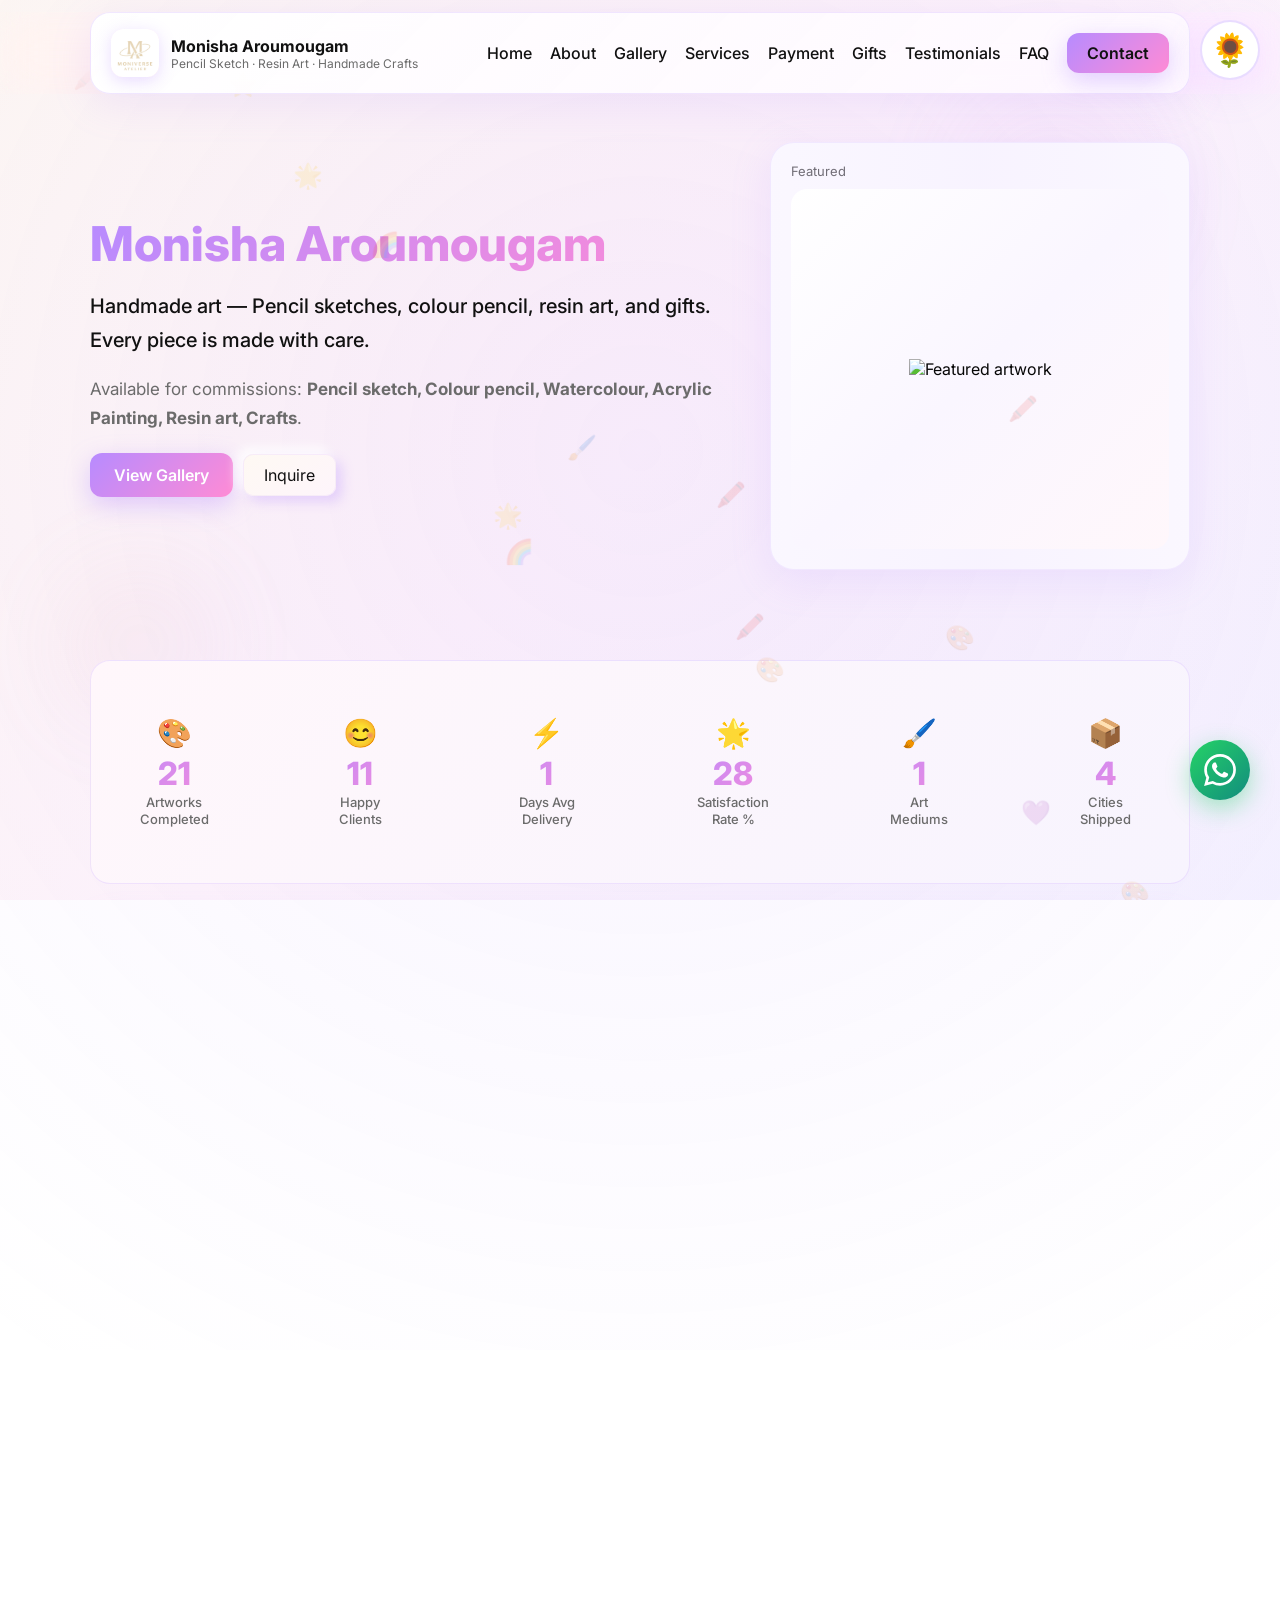
==== commit d19ccd4d: "Set acrylic 33 as main image and fix gallery typo" ====
--- a/Artist Web/index.html
+++ b/Artist Web/index.html
@@ -231,8 +231,9 @@
           </div>
         </div>
 
-        <div class="card" data-cat="acrylic" data-images="Acrylic-Image.webp, acrylic 31.jpeg, arcylic 32.jpeg">
-          <img src="Acrylic-Image.webp" alt="Acrylic 1" loading="lazy" />
+        <div class="card" data-cat="acrylic"
+          data-images="acrylic 33.jpeg, Acrylic-Image.webp, acrylic 31.jpeg, acrylic 32.jpeg">
+          <img src="acrylic 33.jpeg" alt="Acrylic 1" loading="lazy" />
           <div class="meta">
             <div style="font-weight:600">Acrylic — Experiment</div>
             <div class="badge">Acrylic Painting</div>
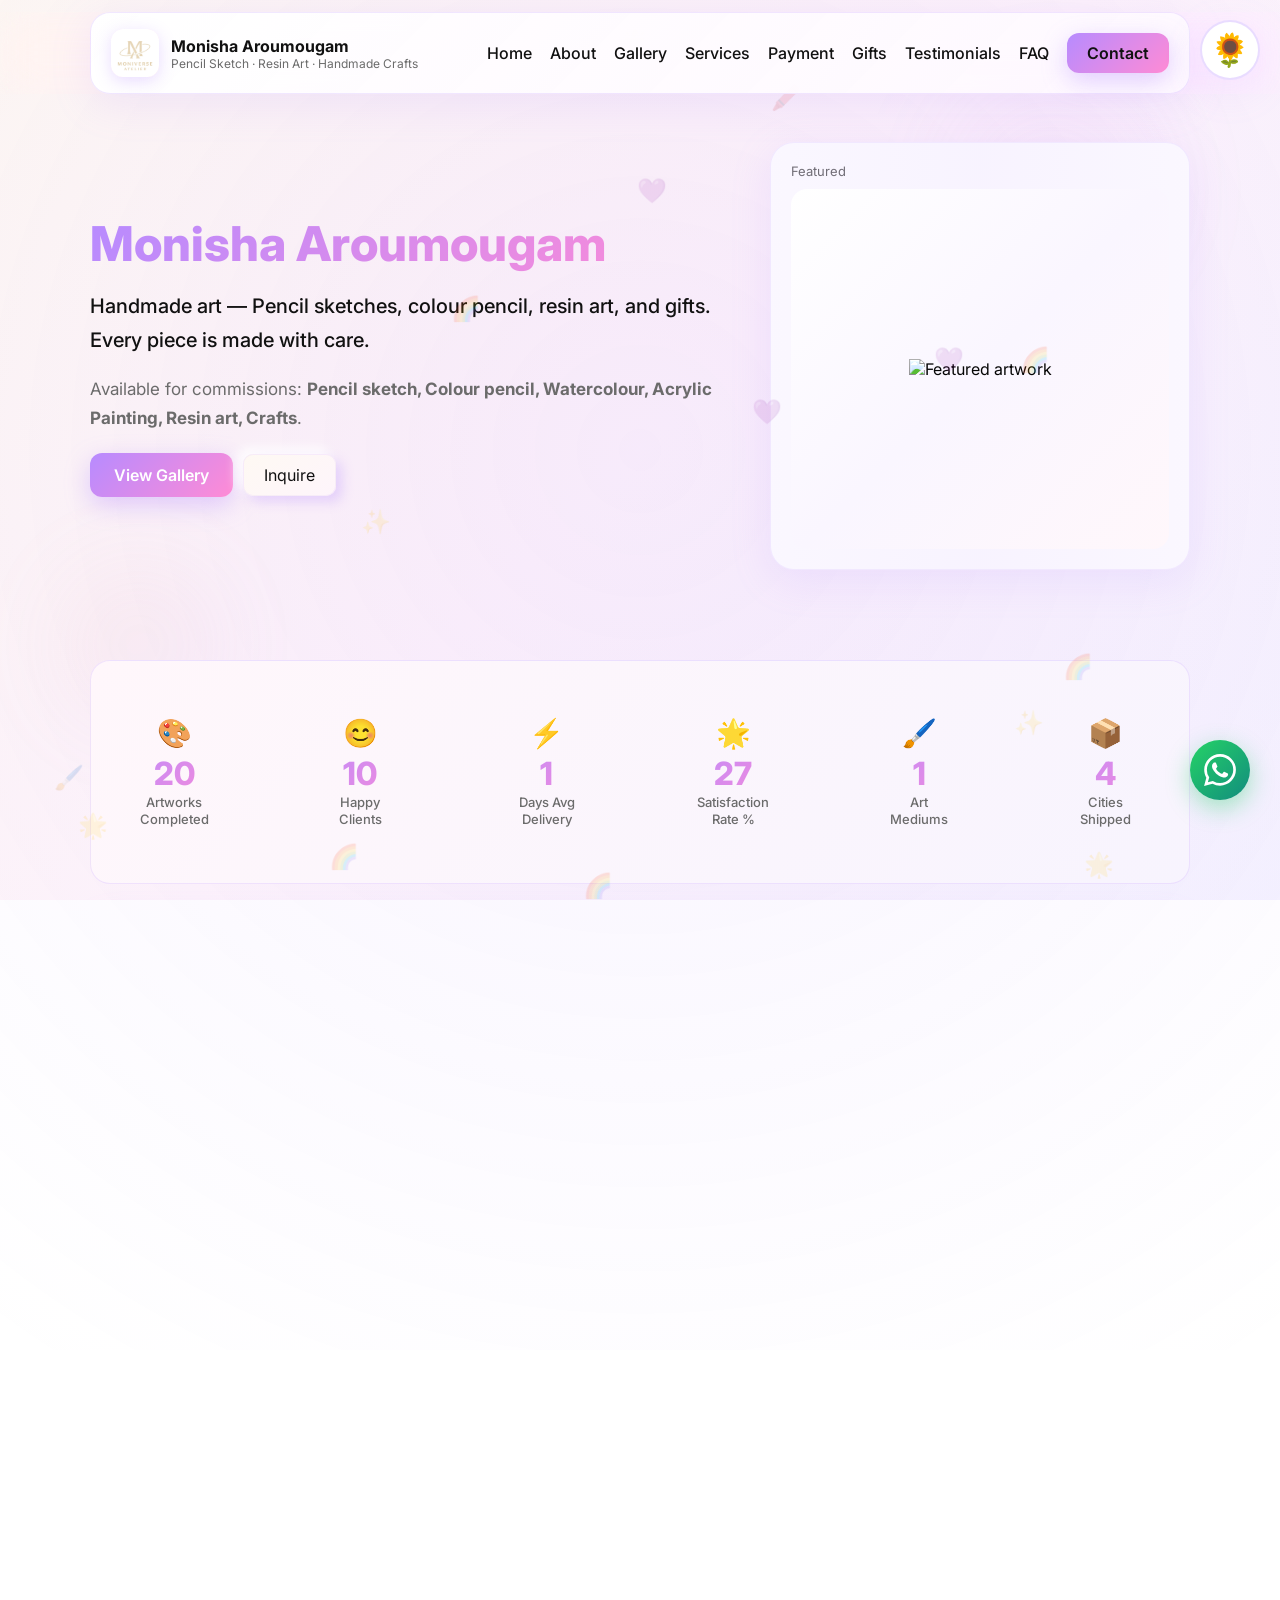
==== commit 0a26db79: "Rename acrylic image to remove spaces" ====
--- a/Artist Web/index.html
+++ b/Artist Web/index.html
@@ -232,7 +232,7 @@
         </div>
 
         <div class="card" data-cat="acrylic"
-          data-images="acrylic 33.jpeg, Acrylic-Image.webp, acrylic 31.jpeg, acrylic 32.jpeg">
+          data-images="acrylic 33.jpeg, Acrylic-Image.webp, acrylic 31.jpeg, acrylic-32.jpg">
           <img src="acrylic 33.jpeg" alt="Acrylic 1" loading="lazy" />
           <div class="meta">
             <div style="font-weight:600">Acrylic — Experiment</div>
